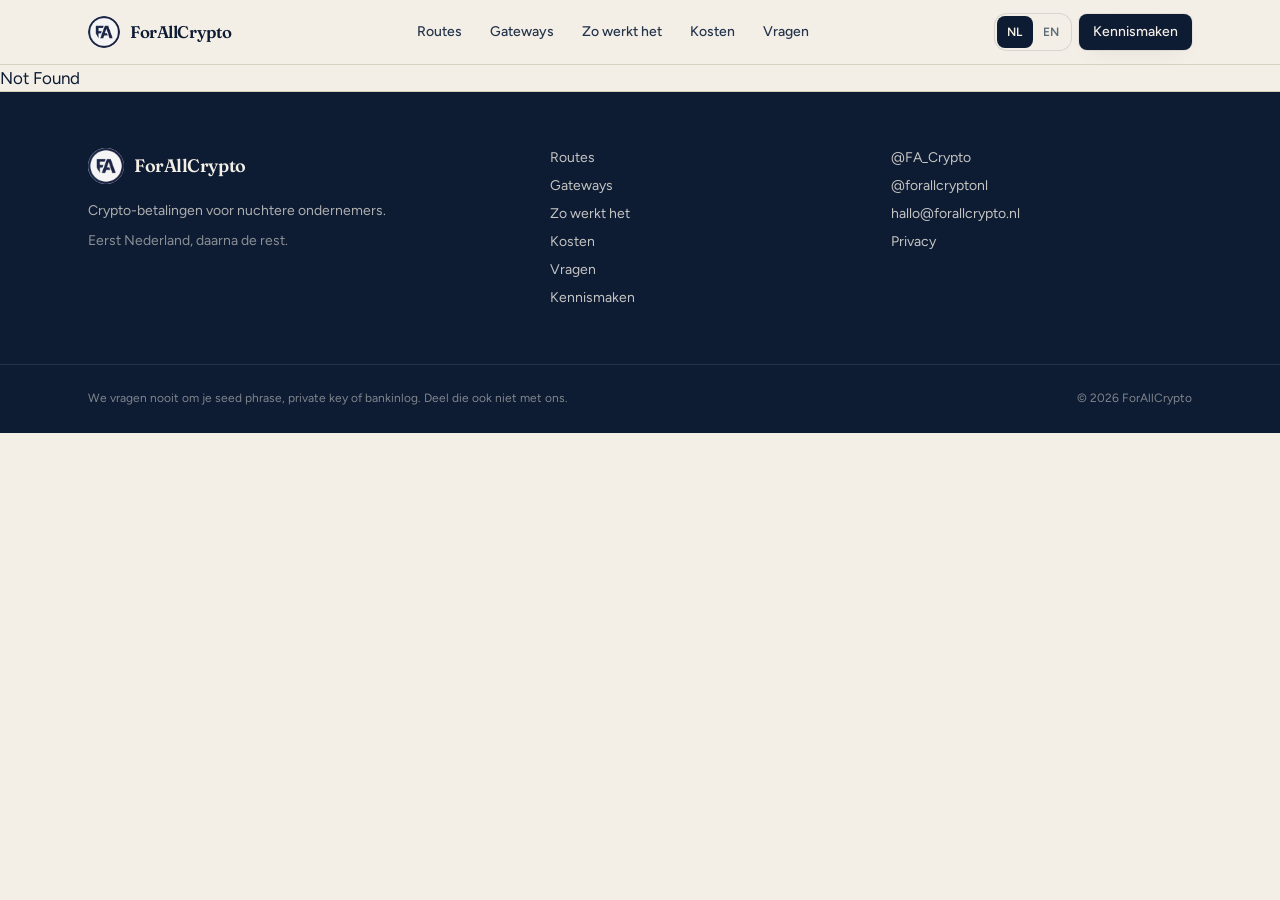
==== index.html @ 60eb24a6 "Initial ForAllCrypto site for Netlify Git import" ====
<!DOCTYPE html><html lang="nl"><head><meta name="twitter:card" content="summary_large_image"><meta property="og:title" content="ForAllCrypto"><meta property="og:description" content="Accept crypto payments for your business."><meta charSet="utf-8"/><meta name="viewport" content="width=device-width, initial-scale=1"/><link rel="preload" as="image" href="/media/fa-avatar.jpg"/><link rel="preload" as="image" href="/media/hero-counter.jpg"/><link rel="preload" as="image" href="/media/route-winkel.jpg"/><link rel="preload" as="image" href="/media/route-webshop.jpg"/><link rel="preload" as="image" href="/media/route-link.jpg"/><link rel="preload" as="image" href="/media/interior.jpg"/><link rel="stylesheet" href="/assets/styles-Dtj2QaFm.css" data-precedence="default"/><link rel="stylesheet" href="https://fonts.googleapis.com/css2?family=Figtree:ital,wght@0,400;0,500;0,600;0,700;1,400&amp;family=Fraunces:opsz,wght@9..144,500;9..144,600;9..144,700&amp;family=IBM+Plex+Mono:wght@500&amp;display=swap" data-precedence="default"/><title>ForAllCrypto</title><meta name="description" content="Accepteer Bitcoin en crypto in je winkel, webshop of praktijk. ForAllCrypto richt CoinGate in — helder uitgelegd, getest voordat je live gaat."/><meta name="theme-color" content="#0D1B33"/><link rel="modulepreload" href="/assets/index-r__6BEg7.js"/><link rel="modulepreload" href="/assets/routes-DnXZUKto.js"/><link rel="modulepreload" href="/assets/check-Dzncb2dR.js"/><link rel="modulepreload" href="/assets/accordion-YjrhLO5I.js"/><link rel="modulepreload" href="/assets/cost-calc-CJf6pagN.js"/><link rel="icon" type="image/svg+xml" href="/favicon.svg"/><link rel="manifest" href="/__grok/manifest.webmanifest"/><link rel="apple-touch-icon" href="/__grok/icon-180.png"/><link rel="preconnect" href="https://fonts.googleapis.com"/><link rel="preconnect" href="https://fonts.gstatic.com" crossorigin="anonymous"/><meta name="apple-mobile-web-app-title" content="ForAllCrypto"><meta name="apple-mobile-web-app-status-bar-style" content="black"></head><body><div class="min-h-dvh bg-paper text-ink"><a href="#main" class="sr-only focus:not-sr-only focus:absolute focus:left-4 focus:top-4 focus:z-50 focus:rounded-md focus:bg-ink focus:px-3 focus:py-2 focus:text-paper">Ga naar de inhoud</a><header class="sticky top-0 z-40 border-b border-line/80 bg-paper/90 backdrop-blur-md"><div class="mx-auto flex h-16 max-w-6xl items-center justify-between gap-4 px-4 sm:px-6"><a aria-label="ForAllCrypto" class="shrink-0 active" href="/" data-status="active" aria-current="page"><span class="flex items-center gap-2.5"><img src="/media/fa-avatar.jpg" alt="" width="40" height="40" class="block rounded-full outline-1 -outline-offset-1 outline-ink/10 size-8"/><span class="font-display text-[1.05rem] font-semibold tracking-tight text-ink">ForAllCrypto</span></span></a><nav class="hidden items-center gap-7 lg:flex" aria-label="Hoofd"><a class="text-sm font-medium text-ink-soft transition-colors hover:text-ink active" href="/#routes" data-status="active" aria-current="page">Routes</a><a href="/gateways" class="text-sm font-medium text-ink-soft transition-colors hover:text-ink">Gateways</a><a href="/zo-werkt-het" class="text-sm font-medium text-ink-soft transition-colors hover:text-ink">Zo werkt het</a><a href="/kosten" class="text-sm font-medium text-ink-soft transition-colors hover:text-ink">Kosten</a><a href="/faq" class="text-sm font-medium text-ink-soft transition-colors hover:text-ink">Vragen</a></nav><div class="flex items-center gap-2"><div class="flex rounded-md p-0.5 shadow-[0_0_0_1px_rgba(13,27,51,0.12)]" role="group" aria-label="Language"><button type="button" class="h-8 min-w-9 rounded-sm px-2 text-xs font-semibold tracking-wide bg-ink text-paper" aria-pressed="true">NL</button><button type="button" class="h-8 min-w-9 rounded-sm px-2 text-xs font-semibold tracking-wide text-muted hover:text-ink" aria-pressed="false">EN</button></div><a href="/kennismaken" class="items-center justify-center gap-2 whitespace-nowrap font-medium transition-[transform,background-color,color,box-shadow,opacity] duration-150 ease-out focus-visible:outline-none focus-visible:ring-2 focus-visible:ring-ink/40 focus-visible:ring-offset-2 focus-visible:ring-offset-paper disabled:pointer-events-none disabled:opacity-40 active:not-disabled:scale-[0.96] [&amp;_svg]:pointer-events-none [&amp;_svg]:shrink-0 bg-ink text-paper shadow-border hover:bg-ink-soft h-9 rounded-sm px-3.5 text-sm hidden sm:inline-flex">Kennismaken</a><button type="button" class="inline-flex size-11 items-center justify-center rounded-md lg:hidden" aria-expanded="false" aria-label="Menu"><svg xmlns="http://www.w3.org/2000/svg" width="24" height="24" viewBox="0 0 24 24" fill="none" stroke="currentColor" stroke-width="2" stroke-linecap="round" stroke-linejoin="round" class="lucide lucide-menu size-5" aria-hidden="true"><path d="M4 12h16"></path><path d="M4 18h16"></path><path d="M4 6h16"></path></svg></button></div></div></header><!--$--><main id="main"><section class="relative overflow-hidden border-b border-line"><div class="mx-auto grid max-w-6xl items-center gap-10 px-4 py-14 sm:px-6 sm:py-20 lg:grid-cols-[1.05fr_0.95fr]"><div><p class="text-xs font-semibold uppercase tracking-[0.18em] text-steel">Voor winkels, webshops en dienstverleners</p><h1 class="mt-4 font-display text-[2.4rem] font-medium leading-[1.08] tracking-tight text-ink sm:text-6xl">Crypto aannemen. Zonder crypto-expert te zijn.</h1><p class="mt-6 max-w-xl text-lg leading-relaxed text-muted">ForAllCrypto richt crypto-betalingen in voor jouw zaak. We beginnen bij je kassa, checkout of factuur — niet bij de techniek. De aanbevolen route is CoinGate: EU-vergunning, uitbetaling in euro’s, ongeveer 1% per betaling.</p><div class="mt-8 flex flex-wrap gap-3"><a href="/kennismaken" class="inline-flex items-center justify-center gap-2 whitespace-nowrap font-medium transition-[transform,background-color,color,box-shadow,opacity] duration-150 ease-out focus-visible:outline-none focus-visible:ring-2 focus-visible:ring-ink/40 focus-visible:ring-offset-2 focus-visible:ring-offset-paper disabled:pointer-events-none disabled:opacity-40 active:not-disabled:scale-[0.96] [&amp;_svg]:pointer-events-none [&amp;_svg]:shrink-0 bg-ink text-paper shadow-border hover:bg-ink-soft h-12 rounded-lg px-6 text-[0.95rem]">Plan een kennismaking</a><a href="/zo-werkt-het" class="inline-flex items-center justify-center gap-2 whitespace-nowrap font-medium transition-[transform,background-color,color,box-shadow,opacity] duration-150 ease-out focus-visible:outline-none focus-visible:ring-2 focus-visible:ring-ink/40 focus-visible:ring-offset-2 focus-visible:ring-offset-paper disabled:pointer-events-none disabled:opacity-40 active:not-disabled:scale-[0.96] [&amp;_svg]:pointer-events-none [&amp;_svg]:shrink-0 bg-transparent text-ink shadow-[0_0_0_1px_rgba(13,27,51,0.18)] hover:bg-paper-2 h-12 rounded-lg px-6 text-[0.95rem]">Bekijk hoe het werkt</a></div><ul class="mt-8 flex flex-wrap gap-x-5 gap-y-2 text-sm font-medium text-ink-soft"><li class="flex items-center gap-2"><svg xmlns="http://www.w3.org/2000/svg" width="24" height="24" viewBox="0 0 24 24" fill="none" stroke="currentColor" stroke-width="2" stroke-linecap="round" stroke-linejoin="round" class="lucide lucide-check size-4 text-live" aria-hidden="true"><path d="M20 6 9 17l-5-5"></path></svg>Persoonlijke uitleg</li><li class="flex items-center gap-2"><svg xmlns="http://www.w3.org/2000/svg" width="24" height="24" viewBox="0 0 24 24" fill="none" stroke="currentColor" stroke-width="2" stroke-linecap="round" stroke-linejoin="round" class="lucide lucide-check size-4 text-live" aria-hidden="true"><path d="M20 6 9 17l-5-5"></path></svg>Inrichten en testen</li><li class="flex items-center gap-2"><svg xmlns="http://www.w3.org/2000/svg" width="24" height="24" viewBox="0 0 24 24" fill="none" stroke="currentColor" stroke-width="2" stroke-linecap="round" stroke-linejoin="round" class="lucide lucide-check size-4 text-live" aria-hidden="true"><path d="M20 6 9 17l-5-5"></path></svg>Euro’s op je rekening</li></ul><p class="mt-6 max-w-lg text-sm text-steel">Nederland hoort bij de drukste landen voor crypto-betalingen in Europa. Je klanten kunnen dit al.</p></div><div class="relative"><img src="/media/hero-counter.jpg" alt="" class="aspect-[16/10] w-full rounded-2xl object-cover shadow-border outline outline-1 -outline-offset-1 outline-ink/10"/><div class="absolute bottom-4 left-4 right-4 rounded-lg bg-paper/95 px-4 py-3 shadow-border sm:left-auto sm:right-4 sm:w-64"><p class="text-xs font-semibold uppercase tracking-[0.14em] text-steel">CoinGate</p><p class="mt-1 text-sm font-medium text-ink">1% · SEPA in euro’s · MiCA</p></div></div></div></section><section class="px-4 py-16 sm:px-6 sm:py-24 bg-paper"><div class="mx-auto max-w-6xl"><div class="grid gap-12 lg:grid-cols-[0.9fr_1.1fr] lg:items-start"><div><p class="text-xs font-semibold uppercase tracking-[0.18em] text-steel">Herkenbaar</p><h2 class="mt-3 font-display text-3xl font-medium tracking-tight text-ink sm:text-4xl">Je wilt crypto accepteren, maar wel op een manier die je begrijpt.</h2><p class="mt-4 text-muted">ForAllCrypto begint niet bij techniek, maar bij jouw bedrijf. We brengen je betaalmoment in kaart, leggen de keuzes uit en richten alleen in wat bij je past.</p><a href="/kennismaken" class="inline-flex items-center justify-center gap-2 whitespace-nowrap font-medium transition-[transform,background-color,color,box-shadow,opacity] duration-150 ease-out focus-visible:outline-none focus-visible:ring-2 focus-visible:ring-ink/40 focus-visible:ring-offset-2 focus-visible:ring-offset-paper disabled:pointer-events-none disabled:opacity-40 active:not-disabled:scale-[0.96] [&amp;_svg]:pointer-events-none [&amp;_svg]:shrink-0 bg-ink text-paper shadow-border hover:bg-ink-soft h-11 rounded-md px-5 text-sm mt-8">Bespreek jouw situatie</a></div><ul class="grid gap-px overflow-hidden rounded-xl bg-line sm:grid-cols-2"><li class="bg-paper-2 px-5 py-5 text-[0.98rem] text-ink-soft">Past dit bij mijn klanten?</li><li class="bg-paper-2 px-5 py-5 text-[0.98rem] text-ink-soft">Kan ik in euro’s blijven rekenen?</li><li class="bg-paper-2 px-5 py-5 text-[0.98rem] text-ink-soft">Wat kost een betaling écht?</li><li class="bg-paper-2 px-5 py-5 text-[0.98rem] text-ink-soft">Moet ik zelf een wallet beheren?</li><li class="bg-paper-2 px-5 py-5 text-[0.98rem] text-ink-soft">Hoe leg ik dit uit aan mijn boekhouder?</li><li class="bg-paper-2 px-5 py-5 text-[0.98rem] text-ink-soft">Wie helpt als iets niet werkt?</li></ul></div></div></section><section class="px-4 py-16 sm:px-6 sm:py-24 border-y border-line bg-paper-2/60"><div class="mx-auto max-w-6xl"><div class="grid items-center gap-12 lg:grid-cols-[1.1fr_0.9fr]"><div><p class="text-xs font-semibold uppercase tracking-[0.18em] text-steel">Aan de balie</p><h2 class="mt-3 max-w-xl font-display text-3xl font-medium tracking-tight text-ink sm:text-4xl">Wat je klant ziet. Wat jij ziet.</h2><p class="mt-4 max-w-xl text-muted">Geen app voor je klant, geen onrust in de rij. Bedrag invoeren, QR tonen, wachten op groen.</p><ol class="mt-8 space-y-2"><li><button type="button" class="flex w-full items-start gap-4 rounded-lg px-3 py-3 text-left transition-colors bg-ink text-paper"><span class="font-mono text-xs text-paper/60">01</span><span><span class="block font-medium">Bedrag</span><span class="mt-0.5 block text-sm text-paper/75">Jij of de kassa maakt een verzoek van €24,50.</span></span></button></li><li><button type="button" class="flex w-full items-start gap-4 rounded-lg px-3 py-3 text-left transition-colors hover:bg-paper-2"><span class="font-mono text-xs text-steel">02</span><span><span class="block font-medium">QR</span><span class="mt-0.5 block text-sm text-muted">De klant scant met de eigen wallet. Koers staat vast.</span></span></button></li><li><button type="button" class="flex w-full items-start gap-4 rounded-lg px-3 py-3 text-left transition-colors hover:bg-paper-2"><span class="font-mono text-xs text-steel">03</span><span><span class="block font-medium">Betaling</span><span class="mt-0.5 block text-sm text-muted">Bitcoin, Lightning, Litecoin, USDC of een andere ondersteunde munt.</span></span></button></li><li><button type="button" class="flex w-full items-start gap-4 rounded-lg px-3 py-3 text-left transition-colors hover:bg-paper-2"><span class="font-mono text-xs text-steel">04</span><span><span class="block font-medium">Bevestigd</span><span class="mt-0.5 block text-sm text-muted">Jij ziet groen. Uitbetaling volgt in euro’s, zoals afgesproken.</span></span></button></li></ol><button class="inline-flex items-center justify-center gap-2 whitespace-nowrap font-medium transition-[transform,background-color,color,box-shadow,opacity] duration-150 ease-out focus-visible:outline-none focus-visible:ring-2 focus-visible:ring-ink/40 focus-visible:ring-offset-2 focus-visible:ring-offset-paper disabled:pointer-events-none disabled:opacity-40 active:not-disabled:scale-[0.96] [&amp;_svg]:pointer-events-none [&amp;_svg]:shrink-0 bg-transparent text-ink shadow-[0_0_0_1px_rgba(13,27,51,0.18)] hover:bg-paper-2 h-9 rounded-sm px-3.5 text-sm mt-6">Opnieuw afspelen</button></div><div class="mx-auto w-full max-w-sm"><div class="rounded-2xl bg-ink p-3 shadow-border"><div class="rounded-xl bg-paper px-5 pb-6 pt-5"><div class="flex items-center justify-between text-xs text-steel"><span>ForAllCrypto · CoinGate</span><span class="tabular-nums">1<!-- -->/4</span></div><p class="mt-6 text-xs font-semibold uppercase tracking-[0.16em] text-steel">Te betalen</p><p class="mt-1 font-display text-4xl font-medium tracking-tight text-ink">24,50 <span class="text-xl text-muted">EUR</span></p><div class="mt-6 flex items-center justify-center rounded-lg bg-paper-2 p-6"><svg viewBox="0 0 120 120" class="size-40" aria-hidden="true"><rect width="120" height="120" fill="#F3EFE6"></rect><g transform="translate(8 8)"><rect x="0" y="0" width="32" height="32" fill="#0D1B33"></rect><rect x="6" y="6" width="20" height="20" fill="#F3EFE6"></rect><rect x="11" y="11" width="10" height="10" fill="#0D1B33"></rect></g><g transform="translate(80 8)"><rect x="0" y="0" width="32" height="32" fill="#0D1B33"></rect><rect x="6" y="6" width="20" height="20" fill="#F3EFE6"></rect><rect x="11" y="11" width="10" height="10" fill="#0D1B33"></rect></g><g transform="translate(8 80)"><rect x="0" y="0" width="32" height="32" fill="#0D1B33"></rect><rect x="6" y="6" width="20" height="20" fill="#F3EFE6"></rect><rect x="11" y="11" width="10" height="10" fill="#0D1B33"></rect></g><g fill="#0D1B33" opacity="0.35"><rect x="52" y="12" width="8" height="8"></rect><rect x="64" y="12" width="8" height="8"></rect><rect x="52" y="24" width="8" height="8"></rect><rect x="44" y="44" width="8" height="8"></rect><rect x="56" y="44" width="8" height="8"></rect><rect x="68" y="44" width="8" height="8"></rect><rect x="80" y="44" width="8" height="8"></rect><rect x="92" y="44" width="8" height="8"></rect><rect x="44" y="56" width="8" height="8"></rect><rect x="68" y="56" width="8" height="8"></rect><rect x="92" y="56" width="8" height="8"></rect><rect x="44" y="68" width="8" height="8"></rect><rect x="56" y="68" width="8" height="8"></rect><rect x="80" y="68" width="8" height="8"></rect><rect x="56" y="80" width="8" height="8"></rect><rect x="68" y="80" width="8" height="8"></rect><rect x="92" y="80" width="8" height="8"></rect><rect x="44" y="92" width="8" height="8"></rect><rect x="56" y="92" width="8" height="8"></rect><rect x="80" y="92" width="8" height="8"></rect><rect x="104" y="92" width="8" height="8"></rect></g></svg></div><div class="mt-5 rounded-md px-3 py-2 text-center text-sm font-medium bg-ink/5 text-ink-soft">Wachten op betaling</div></div></div></div></div></div></section><section class="px-4 py-16 sm:px-6 sm:py-24"><div class="mx-auto max-w-6xl"><p class="text-xs font-semibold uppercase tracking-[0.18em] text-steel">Vier stappen</p><h2 class="mt-3 max-w-xl font-display text-3xl font-medium tracking-tight text-ink sm:text-4xl">Geen sprong in het diepe.</h2><p class="mt-3 max-w-xl text-muted">Eerst begrijpen wat past. Daarna pas kiezen, inrichten en testen.</p><ol class="mt-10 grid gap-4 md:grid-cols-2"><li class="rounded-xl bg-paper-2 p-6"><span class="font-mono text-xs text-steel">01</span><h3 class="mt-3 font-display text-xl font-medium text-ink">We leren je zaak kennen</h3><p class="mt-2 text-sm leading-relaxed text-muted">Waar betalen klanten, wat wil je toevoegen, wie doet de administratie. Dertig minuten is vaak genoeg.</p></li><li class="rounded-xl bg-paper-2 p-6"><span class="font-mono text-xs text-steel">02</span><h3 class="mt-3 font-display text-xl font-medium text-ink">Je kiest een betaalroute</h3><p class="mt-2 text-sm leading-relaxed text-muted">Balie, webshop, betaallink of maatwerk. Meestal CoinGate. Soms BTCPay of NOWPayments, als dat écht beter past.</p></li><li class="rounded-xl bg-paper-2 p-6"><span class="font-mono text-xs text-steel">03</span><h3 class="mt-3 font-display text-xl font-medium text-ink">Wij richten in en testen</h3><p class="mt-2 text-sm leading-relaxed text-muted">Account, plugin of POS, een echte testbetaling, en een korte instructie voor je team.</p></li><li class="rounded-xl bg-paper-2 p-6"><span class="font-mono text-xs text-steel">04</span><h3 class="mt-3 font-display text-xl font-medium text-ink">Je gaat rustig live</h3><p class="mt-2 text-sm leading-relaxed text-muted">Je weet waar status staat, hoe je rapporteert, en bij wie je aanklopt als iets afwijkt.</p></li></ol></div></section><section id="routes" class="px-4 py-16 sm:px-6 sm:py-24 border-t border-line"><div class="mx-auto max-w-6xl"><p class="text-xs font-semibold uppercase tracking-[0.18em] text-steel">Oplossingen</p><h2 class="mt-3 max-w-xl font-display text-3xl font-medium tracking-tight text-ink sm:text-4xl">Een route die aansluit op je werkdag.</h2><p class="mt-3 max-w-xl text-muted">Eerst kijken waar de betaling plaatsvindt. Daarna pas over plugins praten.</p><div class="mt-10 grid gap-5 md:grid-cols-2"><a href="/winkel" class="group overflow-hidden rounded-xl bg-paper shadow-border"><img src="/media/route-winkel.jpg" alt="" class="aspect-[16/9] w-full object-cover transition-transform duration-500 ease-out group-hover:scale-[1.03]"/><div class="p-6"><p class="text-xs font-semibold uppercase tracking-[0.16em] text-steel">Winkel &amp; horeca</p><h3 class="mt-2 font-display text-2xl font-medium text-ink">Betalen aan de balie of tafel</h3><p class="mt-2 text-sm leading-relaxed text-muted">QR of POS-flow voor klanten in de zaak. Rustig, kassagericht, Lightning waar het snel moet.</p><span class="mt-4 inline-flex items-center gap-1.5 text-sm font-medium text-ink">Bekijk deze route<svg xmlns="http://www.w3.org/2000/svg" width="24" height="24" viewBox="0 0 24 24" fill="none" stroke="currentColor" stroke-width="2" stroke-linecap="round" stroke-linejoin="round" class="lucide lucide-arrow-right size-4 transition-transform group-hover:translate-x-0.5" aria-hidden="true"><path d="M5 12h14"></path><path d="m12 5 7 7-7 7"></path></svg></span></div></a><a href="/webshop" class="group overflow-hidden rounded-xl bg-paper shadow-border"><img src="/media/route-webshop.jpg" alt="" class="aspect-[16/9] w-full object-cover transition-transform duration-500 ease-out group-hover:scale-[1.03]"/><div class="p-6"><p class="text-xs font-semibold uppercase tracking-[0.16em] text-steel">Webshops</p><h3 class="mt-2 font-display text-2xl font-medium text-ink">Crypto naast je bestaande checkout</h3><p class="mt-2 text-sm leading-relaxed text-muted">WooCommerce, Shopify, Magento of PrestaShop via een bevestigde plugin. Geen tweede kassa.</p><span class="mt-4 inline-flex items-center gap-1.5 text-sm font-medium text-ink">Bekijk deze route<svg xmlns="http://www.w3.org/2000/svg" width="24" height="24" viewBox="0 0 24 24" fill="none" stroke="currentColor" stroke-width="2" stroke-linecap="round" stroke-linejoin="round" class="lucide lucide-arrow-right size-4 transition-transform group-hover:translate-x-0.5" aria-hidden="true"><path d="M5 12h14"></path><path d="m12 5 7 7-7 7"></path></svg></span></div></a><a href="/betaallink" class="group overflow-hidden rounded-xl bg-paper shadow-border"><img src="/media/route-link.jpg" alt="" class="aspect-[16/9] w-full object-cover transition-transform duration-500 ease-out group-hover:scale-[1.03]"/><div class="p-6"><p class="text-xs font-semibold uppercase tracking-[0.16em] text-steel">Dienstverleners</p><h3 class="mt-2 font-display text-2xl font-medium text-ink">Een link bij je offerte of factuur</h3><p class="mt-2 text-sm leading-relaxed text-muted">Stuur een betaalverzoek. De klant betaalt op de telefoon, jij ziet de status.</p><span class="mt-4 inline-flex items-center gap-1.5 text-sm font-medium text-ink">Bekijk deze route<svg xmlns="http://www.w3.org/2000/svg" width="24" height="24" viewBox="0 0 24 24" fill="none" stroke="currentColor" stroke-width="2" stroke-linecap="round" stroke-linejoin="round" class="lucide lucide-arrow-right size-4 transition-transform group-hover:translate-x-0.5" aria-hidden="true"><path d="M5 12h14"></path><path d="m12 5 7 7-7 7"></path></svg></span></div></a><a href="/maatwerk" class="group overflow-hidden rounded-xl bg-paper shadow-border"><img src="/media/interior.jpg" alt="" class="aspect-[16/9] w-full object-cover transition-transform duration-500 ease-out group-hover:scale-[1.03]"/><div class="p-6"><p class="text-xs font-semibold uppercase tracking-[0.16em] text-steel">Maatwerk</p><h3 class="mt-2 font-display text-2xl font-medium text-ink">Een route voor je eigen platform</h3><p class="mt-2 text-sm leading-relaxed text-muted">API, facturatie of een bijzondere stroom. Alleen als de standaardroute niet past.</p><span class="mt-4 inline-flex items-center gap-1.5 text-sm font-medium text-ink">Bekijk deze route<svg xmlns="http://www.w3.org/2000/svg" width="24" height="24" viewBox="0 0 24 24" fill="none" stroke="currentColor" stroke-width="2" stroke-linecap="round" stroke-linejoin="round" class="lucide lucide-arrow-right size-4 transition-transform group-hover:translate-x-0.5" aria-hidden="true"><path d="M5 12h14"></path><path d="m12 5 7 7-7 7"></path></svg></span></div></a></div></div></section><section class="px-4 py-16 sm:px-6 sm:py-24 bg-ink text-paper"><div class="mx-auto max-w-6xl"><p class="text-xs font-semibold uppercase tracking-[0.18em] text-steel"><span class="text-paper/55">Drie wegen, één advies</span></p><h2 class="mt-3 max-w-2xl font-display text-3xl font-medium tracking-tight sm:text-4xl">CoinGate eerst. De rest als het moet.</h2><p class="mt-3 max-w-xl text-paper/70">Wij verkopen geen eigen betaalrails. We kiezen de processor die bij jouw zaak past en richten hem in tot hij werkt.</p><div class="mt-10 grid gap-4 lg:grid-cols-3"><article class="flex flex-col rounded-xl p-6 bg-paper text-ink"><div class="flex items-center justify-between gap-3"><h3 class="font-display text-2xl font-medium">CoinGate</h3><span class="rounded-full px-2.5 py-1 text-[0.7rem] font-semibold uppercase tracking-wide bg-ink text-paper">Aanbevolen</span></div><p class="mt-3 text-sm text-muted">De heldere route voor bijna elke Nederlandse zaak.</p><ul class="mt-5 flex-1 space-y-2"><li class="flex gap-2 text-sm"><svg xmlns="http://www.w3.org/2000/svg" width="24" height="24" viewBox="0 0 24 24" fill="none" stroke="currentColor" stroke-width="2" stroke-linecap="round" stroke-linejoin="round" class="lucide lucide-check mt-0.5 size-4 shrink-0 text-live" aria-hidden="true"><path d="M20 6 9 17l-5-5"></path></svg><span class="text-ink-soft">MiCA-vergunning in de EU (Bank of Lithuania)</span></li><li class="flex gap-2 text-sm"><svg xmlns="http://www.w3.org/2000/svg" width="24" height="24" viewBox="0 0 24 24" fill="none" stroke="currentColor" stroke-width="2" stroke-linecap="round" stroke-linejoin="round" class="lucide lucide-check mt-0.5 size-4 shrink-0 text-live" aria-hidden="true"><path d="M20 6 9 17l-5-5"></path></svg><span class="text-ink-soft">Uitbetaling in euro’s via SEPA, vanaf €50</span></li><li class="flex gap-2 text-sm"><svg xmlns="http://www.w3.org/2000/svg" width="24" height="24" viewBox="0 0 24 24" fill="none" stroke="currentColor" stroke-width="2" stroke-linecap="round" stroke-linejoin="round" class="lucide lucide-check mt-0.5 size-4 shrink-0 text-live" aria-hidden="true"><path d="M20 6 9 17l-5-5"></path></svg><span class="text-ink-soft">1% per betaling, geen maandkosten</span></li><li class="flex gap-2 text-sm"><svg xmlns="http://www.w3.org/2000/svg" width="24" height="24" viewBox="0 0 24 24" fill="none" stroke="currentColor" stroke-width="2" stroke-linecap="round" stroke-linejoin="round" class="lucide lucide-check mt-0.5 size-4 shrink-0 text-live" aria-hidden="true"><path d="M20 6 9 17l-5-5"></path></svg><span class="text-ink-soft">Plugins voor WooCommerce, Shopify, Magento, PrestaShop</span></li><li class="flex gap-2 text-sm"><svg xmlns="http://www.w3.org/2000/svg" width="24" height="24" viewBox="0 0 24 24" fill="none" stroke="currentColor" stroke-width="2" stroke-linecap="round" stroke-linejoin="round" class="lucide lucide-check mt-0.5 size-4 shrink-0 text-live" aria-hidden="true"><path d="M20 6 9 17l-5-5"></path></svg><span class="text-ink-soft">POS / QR voor in de zaak, Lightning inbegrepen</span></li><li class="flex gap-2 text-sm"><svg xmlns="http://www.w3.org/2000/svg" width="24" height="24" viewBox="0 0 24 24" fill="none" stroke="currentColor" stroke-width="2" stroke-linecap="round" stroke-linejoin="round" class="lucide lucide-check mt-0.5 size-4 shrink-0 text-live" aria-hidden="true"><path d="M20 6 9 17l-5-5"></path></svg><span class="text-ink-soft">BTC, LTC, DOGE, USDC, ETH en meer</span></li></ul><p class="mt-5 text-xs leading-relaxed text-steel">Geen Monero of DigiByte. Daarvoor kijken we naar NOWPayments of BTCPay.</p></article><article class="flex flex-col rounded-xl p-6 bg-paper/5 text-paper"><div class="flex items-center justify-between gap-3"><h3 class="font-display text-2xl font-medium">BTCPay Server</h3><span class="rounded-full px-2.5 py-1 text-[0.7rem] font-semibold uppercase tracking-wide bg-paper/10 text-paper/80">Zelf beheren</span></div><p class="mt-3 text-sm text-paper/70">Open source, 0% processorfee, jij houdt de sleutels.</p><ul class="mt-5 flex-1 space-y-2"><li class="flex gap-2 text-sm"><svg xmlns="http://www.w3.org/2000/svg" width="24" height="24" viewBox="0 0 24 24" fill="none" stroke="currentColor" stroke-width="2" stroke-linecap="round" stroke-linejoin="round" class="lucide lucide-check mt-0.5 size-4 shrink-0 text-paper/55" aria-hidden="true"><path d="M20 6 9 17l-5-5"></path></svg><span class="text-paper/80">Geen tussenpartij op de betaling zelf</span></li><li class="flex gap-2 text-sm"><svg xmlns="http://www.w3.org/2000/svg" width="24" height="24" viewBox="0 0 24 24" fill="none" stroke="currentColor" stroke-width="2" stroke-linecap="round" stroke-linejoin="round" class="lucide lucide-check mt-0.5 size-4 shrink-0 text-paper/55" aria-hidden="true"><path d="M20 6 9 17l-5-5"></path></svg><span class="text-paper/80">Lightning-first, sterk voor in-store snelheid</span></li><li class="flex gap-2 text-sm"><svg xmlns="http://www.w3.org/2000/svg" width="24" height="24" viewBox="0 0 24 24" fill="none" stroke="currentColor" stroke-width="2" stroke-linecap="round" stroke-linejoin="round" class="lucide lucide-check mt-0.5 size-4 shrink-0 text-paper/55" aria-hidden="true"><path d="M20 6 9 17l-5-5"></path></svg><span class="text-paper/80">Je host zelf of op een VPS</span></li><li class="flex gap-2 text-sm"><svg xmlns="http://www.w3.org/2000/svg" width="24" height="24" viewBox="0 0 24 24" fill="none" stroke="currentColor" stroke-width="2" stroke-linecap="round" stroke-linejoin="round" class="lucide lucide-check mt-0.5 size-4 shrink-0 text-paper/55" aria-hidden="true"><path d="M20 6 9 17l-5-5"></path></svg><span class="text-paper/80">Meer techniek, meer verantwoordelijkheid</span></li><li class="flex gap-2 text-sm"><svg xmlns="http://www.w3.org/2000/svg" width="24" height="24" viewBox="0 0 24 24" fill="none" stroke="currentColor" stroke-width="2" stroke-linecap="round" stroke-linejoin="round" class="lucide lucide-check mt-0.5 size-4 shrink-0 text-paper/55" aria-hidden="true"><path d="M20 6 9 17l-5-5"></path></svg><span class="text-paper/80">Goed als je zelf-custodie wilt</span></li></ul><p class="mt-5 text-xs leading-relaxed text-paper/50">Geen kant-en-klare euro-uitbetaling. Past bij wie de stack wil begrijpen.</p></article><article class="flex flex-col rounded-xl p-6 bg-paper/5 text-paper"><div class="flex items-center justify-between gap-3"><h3 class="font-display text-2xl font-medium">NOWPayments</h3><span class="rounded-full px-2.5 py-1 text-[0.7rem] font-semibold uppercase tracking-wide bg-paper/10 text-paper/80">Brede munten</span></div><p class="mt-3 text-sm text-paper/70">Als je meer altcoins nodig hebt, waaronder Monero.</p><ul class="mt-5 flex-1 space-y-2"><li class="flex gap-2 text-sm"><svg xmlns="http://www.w3.org/2000/svg" width="24" height="24" viewBox="0 0 24 24" fill="none" stroke="currentColor" stroke-width="2" stroke-linecap="round" stroke-linejoin="round" class="lucide lucide-check mt-0.5 size-4 shrink-0 text-paper/55" aria-hidden="true"><path d="M20 6 9 17l-5-5"></path></svg><span class="text-paper/80">Grote muntkeuze, inclusief privacy-coins</span></li><li class="flex gap-2 text-sm"><svg xmlns="http://www.w3.org/2000/svg" width="24" height="24" viewBox="0 0 24 24" fill="none" stroke="currentColor" stroke-width="2" stroke-linecap="round" stroke-linejoin="round" class="lucide lucide-check mt-0.5 size-4 shrink-0 text-paper/55" aria-hidden="true"><path d="M20 6 9 17l-5-5"></path></svg><span class="text-paper/80">Auto-convert naar de munt of fiat die je wilt</span></li><li class="flex gap-2 text-sm"><svg xmlns="http://www.w3.org/2000/svg" width="24" height="24" viewBox="0 0 24 24" fill="none" stroke="currentColor" stroke-width="2" stroke-linecap="round" stroke-linejoin="round" class="lucide lucide-check mt-0.5 size-4 shrink-0 text-paper/55" aria-hidden="true"><path d="M20 6 9 17l-5-5"></path></svg><span class="text-paper/80">Plugins en betaallinks</span></li><li class="flex gap-2 text-sm"><svg xmlns="http://www.w3.org/2000/svg" width="24" height="24" viewBox="0 0 24 24" fill="none" stroke="currentColor" stroke-width="2" stroke-linecap="round" stroke-linejoin="round" class="lucide lucide-check mt-0.5 size-4 shrink-0 text-paper/55" aria-hidden="true"><path d="M20 6 9 17l-5-5"></path></svg><span class="text-paper/80">Minder EU-vergunningsverhaal dan CoinGate</span></li></ul><p class="mt-5 text-xs leading-relaxed text-paper/50">Sterk als CoinGate de munt van je klant niet kent.</p></article></div><a href="/gateways" class="inline-flex items-center justify-center gap-2 whitespace-nowrap font-medium transition-[transform,background-color,color,box-shadow,opacity] duration-150 ease-out focus-visible:outline-none focus-visible:ring-2 focus-visible:ring-ink/40 focus-visible:ring-offset-2 focus-visible:ring-offset-paper disabled:pointer-events-none disabled:opacity-40 active:not-disabled:scale-[0.96] [&amp;_svg]:pointer-events-none [&amp;_svg]:shrink-0 bg-paper text-ink hover:bg-paper-2 h-11 rounded-md px-5 text-sm mt-8">Vergelijk alle drie</a></div></section><section class="px-4 py-16 sm:px-6 sm:py-24"><div class="mx-auto max-w-6xl"><div class="rounded-2xl bg-paper p-6 shadow-border sm:p-10"><p class="text-xs font-semibold uppercase tracking-[0.18em] text-steel">Korte keuzehulp</p><h2 class="mt-3 max-w-xl font-display text-3xl font-medium tracking-tight text-ink sm:text-4xl">Welke route past waarschijnlijk bij jou?</h2><p class="mt-3 max-w-xl text-muted">Vier vragen. Geen verkoop. Je krijgt een eerste richting om samen verder te onderzoeken.</p><div class="mt-8"><div class="mb-6 flex gap-1.5" aria-hidden="true"><span class="h-1 flex-1 rounded-full bg-ink"></span><span class="h-1 flex-1 rounded-full bg-paper-3"></span><span class="h-1 flex-1 rounded-full bg-paper-3"></span><span class="h-1 flex-1 rounded-full bg-paper-3"></span></div><p class="font-display text-xl font-medium text-ink">Waar betalen je klanten?</p><div class="mt-5 grid gap-2 sm:grid-cols-2"><button type="button" class="min-h-12 rounded-lg px-4 py-3 text-left text-[0.98rem] font-medium transition-colors bg-paper-2 text-ink hover:bg-paper-3">Op locatie</button><button type="button" class="min-h-12 rounded-lg px-4 py-3 text-left text-[0.98rem] font-medium transition-colors bg-paper-2 text-ink hover:bg-paper-3">In een webshop</button><button type="button" class="min-h-12 rounded-lg px-4 py-3 text-left text-[0.98rem] font-medium transition-colors bg-paper-2 text-ink hover:bg-paper-3">Via factuur of offerte</button><button type="button" class="min-h-12 rounded-lg px-4 py-3 text-left text-[0.98rem] font-medium transition-colors bg-paper-2 text-ink hover:bg-paper-3">Een combinatie</button></div><div class="mt-6 flex gap-3"></div></div></div></div></section><section class="px-4 py-16 sm:px-6 sm:py-24 border-t border-line"><div class="mx-auto max-w-6xl"><div class="grid gap-10 lg:grid-cols-2 lg:items-start"><div><p class="text-xs font-semibold uppercase tracking-[0.18em] text-steel">Kosten</p><h2 class="mt-3 font-display text-3xl font-medium tracking-tight text-ink sm:text-4xl">Eerst helderheid, dan pas aansluiten.</h2><p class="mt-3 max-w-md text-muted">Geen verrassingen achteraf. Processorfees zijn publiek. Onze inrichting spreek je vooraf af.</p><a href="/kosten" class="inline-flex items-center justify-center gap-2 whitespace-nowrap font-medium transition-[transform,background-color,color,box-shadow,opacity] duration-150 ease-out focus-visible:outline-none focus-visible:ring-2 focus-visible:ring-ink/40 focus-visible:ring-offset-2 focus-visible:ring-offset-paper disabled:pointer-events-none disabled:opacity-40 active:not-disabled:scale-[0.96] [&amp;_svg]:pointer-events-none [&amp;_svg]:shrink-0 bg-transparent text-ink shadow-[0_0_0_1px_rgba(13,27,51,0.18)] hover:bg-paper-2 h-11 rounded-md px-5 text-sm mt-8">Bekijk de kostenopbouw</a></div><div class="rounded-xl bg-paper-2 p-6 sm:p-8"><p class="text-sm font-semibold text-ink">Rekenvoorbeeld CoinGate</p><p class="mt-1 text-sm text-muted">Alleen de processor. Onze inrichting komt daar los bij.</p><label class="mt-6 block"><span class="flex items-center justify-between text-sm"><span class="text-muted">Omzet in crypto per maand</span><span class="font-medium tabular-nums text-ink">€ 5.000</span></span><input type="range" min="500" max="50000" step="500" class="mt-3 h-2 w-full cursor-pointer appearance-none rounded-full bg-paper-3 accent-ink" value="5000"/></label><dl class="mt-6 space-y-3 text-sm"><div class="flex items-baseline justify-between gap-4 border-b border-line pb-3"><dt class="text-muted">CoinGate 1%</dt><dd class="font-medium tabular-nums text-ink">€ 50</dd></div><div class="flex items-baseline justify-between gap-4 border-b border-line pb-3"><dt class="text-muted">SEPA-uitbetaling</dt><dd class="font-medium text-ink">Gratis (min. €50)</dd></div><div class="flex items-baseline justify-between gap-4"><dt class="text-muted">ForAllCrypto inrichting</dt><dd class="max-w-[16rem] text-right font-medium text-ink">Vooraf afgesproken, geen percentage over je omzet</dd></div></dl><p class="mt-5 text-xs leading-relaxed text-steel">Voorbeeld. CoinGate hanteert 1% per betaling op het standaardplan. Uitbetalingen, refunds en handmatige conversies hebben eigen regels. We lopen ze met je door.</p></div></div></div></section><section class="px-4 py-16 sm:px-6 sm:py-24 bg-paper-2/60"><div class="mx-auto max-w-6xl"><p class="text-xs font-semibold uppercase tracking-[0.18em] text-steel">Vertrouwen</p><h2 class="mt-3 max-w-xl font-display text-3xl font-medium tracking-tight text-ink sm:text-4xl">Duidelijkheid hoort bij de dienst.</h2><div class="mt-8 grid gap-4 md:grid-cols-3"><article class="rounded-xl bg-paper p-6 shadow-border"><h3 class="font-display text-xl font-medium text-ink">Wij zijn geen wallet</h3><p class="mt-3 text-sm leading-relaxed text-muted">ForAllCrypto vraagt nooit om seed phrases of private keys. De processor verwerkt de betaling. Jij houdt toegang tot je eigen account.</p></article><article class="rounded-xl bg-paper p-6 shadow-border"><h3 class="font-display text-xl font-medium text-ink">Wie doet wat</h3><p class="mt-3 text-sm leading-relaxed text-muted">CoinGate, BTCPay of NOWPayments verwerkt. ForAllCrypto kiest, richt in, test en blijft aanspreekpunt. Dat staat voor livegang op papier.</p></article><article class="rounded-xl bg-paper p-6 shadow-border"><h3 class="font-display text-xl font-medium text-ink">Geen beleggingsadvies</h3><p class="mt-3 text-sm leading-relaxed text-muted">Crypto kent koers- en netwerkrisico. Wij richten een betaalmethode in, we verkopen je geen munten.</p></article></div><a href="/zo-werkt-het" class="inline-flex items-center justify-center gap-2 whitespace-nowrap font-medium transition-[transform,background-color,color,box-shadow,opacity] duration-150 ease-out focus-visible:outline-none focus-visible:ring-2 focus-visible:ring-ink/40 focus-visible:ring-offset-2 focus-visible:ring-offset-paper disabled:pointer-events-none disabled:opacity-40 active:not-disabled:scale-[0.96] [&amp;_svg]:pointer-events-none [&amp;_svg]:shrink-0 bg-transparent text-ink shadow-[0_0_0_1px_rgba(13,27,51,0.18)] hover:bg-paper-2 h-11 rounded-md px-5 text-sm mt-8">Lees hoe verantwoordelijkheden lopen</a></div></section><section class="px-4 py-16 sm:px-6 sm:py-24"><div class="mx-auto max-w-6xl"><p class="text-xs font-semibold uppercase tracking-[0.18em] text-steel">Vragen</p><h2 class="mt-3 max-w-xl font-display text-3xl font-medium tracking-tight text-ink sm:text-4xl">Je vraag mag eenvoudig zijn. Ons antwoord ook.</h2><p class="mt-3 max-w-xl text-muted">Staat hij er niet tussen? Dan bespreken we hem zonder verkooppraat.</p><div class="mt-8 border-t border-line" data-orientation="vertical"><div data-state="closed" data-orientation="vertical" class="border-b border-line"><h3 data-orientation="vertical" data-state="closed" class="flex"><button type="button" aria-expanded="false" data-state="closed" data-orientation="vertical" id="radix-_R_1iit6_" class="flex flex-1 items-center justify-between gap-4 py-5 text-left text-[1.05rem] font-medium text-ink transition-colors hover:text-ink-soft [&amp;[data-state=open]&gt;svg]:rotate-180" data-radix-collection-item="">Wat is ForAllCrypto?<svg xmlns="http://www.w3.org/2000/svg" width="24" height="24" viewBox="0 0 24 24" fill="none" stroke="currentColor" stroke-width="2" stroke-linecap="round" stroke-linejoin="round" class="lucide lucide-chevron-down size-4 shrink-0 text-steel transition-transform duration-200" aria-hidden="true"><path d="m6 9 6 6 6-6"></path></svg></button></h3><div data-state="closed" id="radix-_R_9iit6_" hidden="" role="region" aria-labelledby="radix-_R_1iit6_" data-orientation="vertical" class="overflow-hidden data-[state=closed]:animate-none" style="--radix-accordion-content-height:var(--radix-collapsible-content-height);--radix-accordion-content-width:var(--radix-collapsible-content-width)"></div></div><div data-state="closed" data-orientation="vertical" class="border-b border-line"><h3 data-orientation="vertical" data-state="closed" class="flex"><button type="button" aria-expanded="false" data-state="closed" data-orientation="vertical" id="radix-_R_2iit6_" class="flex flex-1 items-center justify-between gap-4 py-5 text-left text-[1.05rem] font-medium text-ink transition-colors hover:text-ink-soft [&amp;[data-state=open]&gt;svg]:rotate-180" data-radix-collection-item="">Moet ik verstand hebben van crypto?<svg xmlns="http://www.w3.org/2000/svg" width="24" height="24" viewBox="0 0 24 24" fill="none" stroke="currentColor" stroke-width="2" stroke-linecap="round" stroke-linejoin="round" class="lucide lucide-chevron-down size-4 shrink-0 text-steel transition-transform duration-200" aria-hidden="true"><path d="m6 9 6 6 6-6"></path></svg></button></h3><div data-state="closed" id="radix-_R_aiit6_" hidden="" role="region" aria-labelledby="radix-_R_2iit6_" data-orientation="vertical" class="overflow-hidden data-[state=closed]:animate-none" style="--radix-accordion-content-height:var(--radix-collapsible-content-height);--radix-accordion-content-width:var(--radix-collapsible-content-width)"></div></div><div data-state="closed" data-orientation="vertical" class="border-b border-line"><h3 data-orientation="vertical" data-state="closed" class="flex"><button type="button" aria-expanded="false" data-state="closed" data-orientation="vertical" id="radix-_R_3iit6_" class="flex flex-1 items-center justify-between gap-4 py-5 text-left text-[1.05rem] font-medium text-ink transition-colors hover:text-ink-soft [&amp;[data-state=open]&gt;svg]:rotate-180" data-radix-collection-item="">Waarom CoinGate als eerste keuze?<svg xmlns="http://www.w3.org/2000/svg" width="24" height="24" viewBox="0 0 24 24" fill="none" stroke="currentColor" stroke-width="2" stroke-linecap="round" stroke-linejoin="round" class="lucide lucide-chevron-down size-4 shrink-0 text-steel transition-transform duration-200" aria-hidden="true"><path d="m6 9 6 6 6-6"></path></svg></button></h3><div data-state="closed" id="radix-_R_biit6_" hidden="" role="region" aria-labelledby="radix-_R_3iit6_" data-orientation="vertical" class="overflow-hidden data-[state=closed]:animate-none" style="--radix-accordion-content-height:var(--radix-collapsible-content-height);--radix-accordion-content-width:var(--radix-collapsible-content-width)"></div></div><div data-state="closed" data-orientation="vertical" class="border-b border-line"><h3 data-orientation="vertical" data-state="closed" class="flex"><button type="button" aria-expanded="false" data-state="closed" data-orientation="vertical" id="radix-_R_4iit6_" class="flex flex-1 items-center justify-between gap-4 py-5 text-left text-[1.05rem] font-medium text-ink transition-colors hover:text-ink-soft [&amp;[data-state=open]&gt;svg]:rotate-180" data-radix-collection-item="">Kan ik in euro’s blijven rekenen?<svg xmlns="http://www.w3.org/2000/svg" width="24" height="24" viewBox="0 0 24 24" fill="none" stroke="currentColor" stroke-width="2" stroke-linecap="round" stroke-linejoin="round" class="lucide lucide-chevron-down size-4 shrink-0 text-steel transition-transform duration-200" aria-hidden="true"><path d="m6 9 6 6 6-6"></path></svg></button></h3><div data-state="closed" id="radix-_R_ciit6_" hidden="" role="region" aria-labelledby="radix-_R_4iit6_" data-orientation="vertical" class="overflow-hidden data-[state=closed]:animate-none" style="--radix-accordion-content-height:var(--radix-collapsible-content-height);--radix-accordion-content-width:var(--radix-collapsible-content-width)"></div></div><div data-state="closed" data-orientation="vertical" class="border-b border-line"><h3 data-orientation="vertical" data-state="closed" class="flex"><button type="button" aria-expanded="false" data-state="closed" data-orientation="vertical" id="radix-_R_5iit6_" class="flex flex-1 items-center justify-between gap-4 py-5 text-left text-[1.05rem] font-medium text-ink transition-colors hover:text-ink-soft [&amp;[data-state=open]&gt;svg]:rotate-180" data-radix-collection-item="">Moet ik zelf een wallet beheren?<svg xmlns="http://www.w3.org/2000/svg" width="24" height="24" viewBox="0 0 24 24" fill="none" stroke="currentColor" stroke-width="2" stroke-linecap="round" stroke-linejoin="round" class="lucide lucide-chevron-down size-4 shrink-0 text-steel transition-transform duration-200" aria-hidden="true"><path d="m6 9 6 6 6-6"></path></svg></button></h3><div data-state="closed" id="radix-_R_diit6_" hidden="" role="region" aria-labelledby="radix-_R_5iit6_" data-orientation="vertical" class="overflow-hidden data-[state=closed]:animate-none" style="--radix-accordion-content-height:var(--radix-collapsible-content-height);--radix-accordion-content-width:var(--radix-collapsible-content-width)"></div></div><div data-state="closed" data-orientation="vertical" class="border-b border-line"><h3 data-orientation="vertical" data-state="closed" class="flex"><button type="button" aria-expanded="false" data-state="closed" data-orientation="vertical" id="radix-_R_6iit6_" class="flex flex-1 items-center justify-between gap-4 py-5 text-left text-[1.05rem] font-medium text-ink transition-colors hover:text-ink-soft [&amp;[data-state=open]&gt;svg]:rotate-180" data-radix-collection-item="">Wat als de koers beweegt tijdens de betaling?<svg xmlns="http://www.w3.org/2000/svg" width="24" height="24" viewBox="0 0 24 24" fill="none" stroke="currentColor" stroke-width="2" stroke-linecap="round" stroke-linejoin="round" class="lucide lucide-chevron-down size-4 shrink-0 text-steel transition-transform duration-200" aria-hidden="true"><path d="m6 9 6 6 6-6"></path></svg></button></h3><div data-state="closed" id="radix-_R_eiit6_" hidden="" role="region" aria-labelledby="radix-_R_6iit6_" data-orientation="vertical" class="overflow-hidden data-[state=closed]:animate-none" style="--radix-accordion-content-height:var(--radix-collapsible-content-height);--radix-accordion-content-width:var(--radix-collapsible-content-width)"></div></div></div><a href="/faq" class="inline-flex items-center justify-center gap-2 whitespace-nowrap font-medium transition-[transform,background-color,color,box-shadow,opacity] duration-150 ease-out focus-visible:outline-none focus-visible:ring-2 focus-visible:ring-ink/40 focus-visible:ring-offset-2 focus-visible:ring-offset-paper disabled:pointer-events-none disabled:opacity-40 active:not-disabled:scale-[0.96] [&amp;_svg]:pointer-events-none [&amp;_svg]:shrink-0 bg-transparent text-ink shadow-[0_0_0_1px_rgba(13,27,51,0.18)] hover:bg-paper-2 h-11 rounded-md px-5 text-sm mt-8">Alle vragen</a></div></section><section class="px-4 py-16 sm:px-6 sm:py-24 border-t border-line bg-ink text-paper"><div class="mx-auto max-w-6xl"><div class="grid gap-10 lg:grid-cols-[1.1fr_0.9fr] lg:items-center"><div><p class="text-xs font-semibold uppercase tracking-[0.18em] text-steel"><span class="text-paper/55">Gratis kennismaken</span></p><h2 class="mt-3 font-display text-3xl font-medium tracking-tight sm:text-5xl">Vertel hoe klanten nu bij je betalen.</h2><p class="mt-4 max-w-lg text-paper/70">In een rustig gesprek brengen we je situatie in kaart. Je krijgt een eerste richting en zit nergens aan vast.</p><ul class="mt-6 space-y-2"><li class="flex items-center gap-2 text-sm text-paper/80"><svg xmlns="http://www.w3.org/2000/svg" width="24" height="24" viewBox="0 0 24 24" fill="none" stroke="currentColor" stroke-width="2" stroke-linecap="round" stroke-linejoin="round" class="lucide lucide-check size-4 text-paper/50" aria-hidden="true"><path d="M20 6 9 17l-5-5"></path></svg>Bespreek je huidige betaalproces</li><li class="flex items-center gap-2 text-sm text-paper/80"><svg xmlns="http://www.w3.org/2000/svg" width="24" height="24" viewBox="0 0 24 24" fill="none" stroke="currentColor" stroke-width="2" stroke-linecap="round" stroke-linejoin="round" class="lucide lucide-check size-4 text-paper/50" aria-hidden="true"><path d="M20 6 9 17l-5-5"></path></svg>Krijg uitleg over mogelijke routes</li><li class="flex items-center gap-2 text-sm text-paper/80"><svg xmlns="http://www.w3.org/2000/svg" width="24" height="24" viewBox="0 0 24 24" fill="none" stroke="currentColor" stroke-width="2" stroke-linecap="round" stroke-linejoin="round" class="lucide lucide-check size-4 text-paper/50" aria-hidden="true"><path d="M20 6 9 17l-5-5"></path></svg>Bepaal zelf of je verder wilt</li></ul><a href="/kennismaken" class="inline-flex items-center justify-center gap-2 whitespace-nowrap font-medium transition-[transform,background-color,color,box-shadow,opacity] duration-150 ease-out focus-visible:outline-none focus-visible:ring-2 focus-visible:ring-ink/40 focus-visible:ring-offset-2 focus-visible:ring-offset-paper disabled:pointer-events-none disabled:opacity-40 active:not-disabled:scale-[0.96] [&amp;_svg]:pointer-events-none [&amp;_svg]:shrink-0 bg-paper text-ink hover:bg-paper-2 h-12 rounded-lg px-6 text-[0.95rem] mt-8">Plan mijn kennismaking</a><p class="mt-4 text-sm text-paper/50">Persoonlijk contact · Nederland, ook internationaal</p></div><img src="/media/interior.jpg" alt="" class="aspect-[4/3] w-full rounded-xl object-cover outline outline-1 -outline-offset-1 outline-paper/10"/></div></div></section></main><!--/$--><footer class="border-t border-line bg-ink text-paper"><div class="mx-auto grid max-w-6xl gap-10 px-4 py-14 sm:px-6 md:grid-cols-[1.4fr_1fr_1fr]"><div><span class="flex items-center gap-2.5"><img src="/media/fa-avatar.jpg" alt="" width="40" height="40" class="block rounded-full outline-1 -outline-offset-1 outline-ink/10 size-9"/><span class="font-display text-lg font-semibold tracking-tight">ForAllCrypto</span></span><p class="mt-4 max-w-sm text-sm leading-relaxed text-paper/70">Crypto-betalingen voor nuchtere ondernemers.</p><p class="mt-2 text-sm text-paper/55">Eerst Nederland, daarna de rest.</p></div><div class="flex flex-col gap-2 text-sm"><a href="/winkel" class="text-paper/80 hover:text-paper">Routes</a><a href="/gateways" class="text-paper/80 hover:text-paper">Gateways</a><a href="/zo-werkt-het" class="text-paper/80 hover:text-paper">Zo werkt het</a><a href="/kosten" class="text-paper/80 hover:text-paper">Kosten</a><a href="/faq" class="text-paper/80 hover:text-paper">Vragen</a><a href="/kennismaken" class="text-paper/80 hover:text-paper">Kennismaken</a></div><div class="flex flex-col gap-2 text-sm"><a href="https://x.com/FA_Crypto" target="_blank" rel="noreferrer" class="text-paper/80 hover:text-paper">@FA_Crypto</a><a href="https://x.com/forallcryptonl" target="_blank" rel="noreferrer" class="text-paper/80 hover:text-paper">@forallcryptonl</a><a href="mailto:hallo@forallcrypto.nl" class="text-paper/80 hover:text-paper">hallo@forallcrypto.nl</a><a href="/privacy" class="text-paper/80 hover:text-paper">Privacy</a></div></div><div class="border-t border-paper/10"><div class="mx-auto flex max-w-6xl flex-col gap-3 px-4 py-6 text-xs leading-relaxed text-paper/50 sm:flex-row sm:items-center sm:justify-between sm:px-6"><p>We vragen nooit om je seed phrase, private key of bankinlog. Deel die ook niet met ons.</p><p>© <!-- -->2026<!-- --> <!-- -->ForAllCrypto</p></div></div></footer></div><script class="$tsr" id="$tsr-stream-barrier">(self.$R=self.$R||{})["tsr"]=[];self.$_TSR={h(){this.hydrated=!0,this.c()},e(){this.streamEnded=!0,this.c()},c(){this.hydrated&&this.streamEnded&&(delete self.$_TSR,delete self.$R.tsr)},p(e){this.initialized?e():this.buffer.push(e)},buffer:[]};$_TSR.router=($R=>$R[0]={manifest:$R[1]={routes:$R[2]={__root__:$R[3]={preloads:$R[4]=["/assets/index-r__6BEg7.js"],scripts:$R[5]=[$R[6]={attrs:$R[7]={type:"module",async:!0,src:"/assets/index-r__6BEg7.js"}}]},"/":$R[8]={preloads:$R[9]=["/assets/routes-DnXZUKto.js","/assets/check-Dzncb2dR.js","/assets/accordion-YjrhLO5I.js","/assets/cost-calc-CJf6pagN.js"]}}},matches:$R[10]=[$R[11]={i:"__root__ ",u:1788817705967,s:"success",ssr:!0},$R[12]={i:"  ",u:1788817705967,s:"success",ssr:!0}]})($R["tsr"]);$_TSR.e();document.currentScript.remove()</script><script type="module" async="" src="/assets/index-r__6BEg7.js"></script></body></html>
---- assets/styles-Dtj2QaFm.css ----
/*! tailwindcss v4.3.3 | MIT License | https://tailwindcss.com */
@layer properties{@supports (((-webkit-hyphens:none)) and (not (margin-trim:inline))) or ((-moz-orient:inline) and (not (color:rgb(from red r g b)))){*,:before,:after,::backdrop{--tw-scale-x:1;--tw-scale-y:1;--tw-scale-z:1;--tw-rotate-x:initial;--tw-rotate-y:initial;--tw-rotate-z:initial;--tw-skew-x:initial;--tw-skew-y:initial;--tw-space-y-reverse:0;--tw-divide-y-reverse:0;--tw-border-style:solid;--tw-leading:initial;--tw-font-weight:initial;--tw-tracking:initial;--tw-ordinal:initial;--tw-slashed-zero:initial;--tw-numeric-figure:initial;--tw-numeric-spacing:initial;--tw-numeric-fraction:initial;--tw-shadow:0 0 #0000;--tw-shadow-color:initial;--tw-shadow-alpha:100%;--tw-inset-shadow:0 0 #0000;--tw-inset-shadow-color:initial;--tw-inset-shadow-alpha:100%;--tw-ring-color:initial;--tw-ring-shadow:0 0 #0000;--tw-inset-ring-color:initial;--tw-inset-ring-shadow:0 0 #0000;--tw-ring-inset:initial;--tw-ring-offset-width:0px;--tw-ring-offset-color:#fff;--tw-ring-offset-shadow:0 0 #0000;--tw-outline-style:solid;--tw-blur:initial;--tw-brightness:initial;--tw-contrast:initial;--tw-grayscale:initial;--tw-hue-rotate:initial;--tw-invert:initial;--tw-opacity:initial;--tw-saturate:initial;--tw-sepia:initial;--tw-drop-shadow:initial;--tw-drop-shadow-color:initial;--tw-drop-shadow-alpha:100%;--tw-drop-shadow-size:initial;--tw-backdrop-blur:initial;--tw-backdrop-brightness:initial;--tw-backdrop-contrast:initial;--tw-backdrop-grayscale:initial;--tw-backdrop-hue-rotate:initial;--tw-backdrop-invert:initial;--tw-backdrop-opacity:initial;--tw-backdrop-saturate:initial;--tw-backdrop-sepia:initial;--tw-duration:initial;--tw-ease:initial;--tw-translate-x:0;--tw-translate-y:0;--tw-translate-z:0;--tw-content:""}}}@layer theme{:root,:host{--font-sans:"Figtree", "Segoe UI", system-ui, sans-serif;--font-mono:"IBM Plex Mono", ui-monospace, "SF Mono", Menlo, monospace;--color-red-500:oklch(63.7% .237 25.331);--color-zinc-50:oklch(98.5% 0 none);--color-zinc-400:oklch(70.5% .015 286.067);--color-zinc-500:oklch(55.2% .016 285.938);--color-zinc-900:oklch(21% .006 285.885);--color-zinc-950:oklch(14.1% .005 285.823);--color-neutral-100:oklch(97% 0 none);--color-neutral-300:oklch(87% 0 none);--color-neutral-500:oklch(55.6% 0 none);--color-neutral-700:oklch(37.1% 0 none);--color-neutral-900:oklch(20.5% 0 none);--color-black:#000;--color-white:#fff;--spacing:.25rem;--container-sm:24rem;--container-md:28rem;--container-lg:32rem;--container-xl:36rem;--container-2xl:42rem;--container-6xl:72rem;--text-xs:.75rem;--text-xs--line-height:calc(1 / .75);--text-sm:.875rem;--text-sm--line-height:calc(1.25 / .875);--text-base:1rem;--text-base--line-height:calc(1.5 / 1);--text-lg:1.125rem;--text-lg--line-height:calc(1.75 / 1.125);--text-xl:1.25rem;--text-xl--line-height:calc(1.75 / 1.25);--text-2xl:1.5rem;--text-2xl--line-height:calc(2 / 1.5);--text-3xl:1.875rem;--text-3xl--line-height:calc(2.25 / 1.875);--text-4xl:2.25rem;--text-4xl--line-height:calc(2.5 / 2.25);--text-5xl:3rem;--text-5xl--line-height:1;--text-6xl:3.75rem;--text-6xl--line-height:1;--font-weight-medium:500;--font-weight-semibold:600;--tracking-tight:-.025em;--tracking-wide:.025em;--leading-tight:1.25;--leading-snug:1.375;--leading-normal:1.5;--leading-relaxed:1.625;--radius-xs:4px;--radius-sm:8px;--radius-md:12px;--radius-lg:20px;--radius-xl:28px;--radius-2xl:36px;--ease-out:cubic-bezier(.22, 1, .36, 1);--ease-in-out:cubic-bezier(.4, 0, .2, 1);--animate-pulse:pulse 2s cubic-bezier(.4, 0, .6, 1) infinite;--blur-md:12px;--default-transition-duration:.15s;--default-transition-timing-function:cubic-bezier(.4, 0, .2, 1);--default-font-family:var(--font-sans);--default-mono-font-family:var(--font-mono);--color-paper:#f3efe6;--color-paper-2:#e8e1d2;--color-paper-3:#ddd4c2;--color-ink:#0d1b33;--color-ink-soft:#24344c;--color-muted:#5c6b7a;--color-steel:#6a7f93;--color-line:#d4cbb8;--color-live:#2f6b55;--color-live-bg:#dce8e2;--color-warn:#8a5a2b;--font-display:"Fraunces", "Iowan Old Style", "Palatino Linotype", serif;--shadow-border:0px 0px 0px 1px #0d1b330f, 0px 1px 2px -1px #0d1b330f, 0px 8px 24px -12px #0d1b331f;--motion-quick:.15s;--motion-fast:.25s;--motion-slow:.4s}}@layer base{*,:after,:before,::backdrop{box-sizing:border-box;border:0 solid;margin:0;padding:0}::file-selector-button{box-sizing:border-box;border:0 solid;margin:0;padding:0}html,:host{-webkit-text-size-adjust:100%;tab-size:4;line-height:1.5;font-family:var(--default-font-family,-apple-system, BlinkMacSystemFont, "Segoe UI", Roboto, "Helvetica Neue", "Noto Sans", Arial, sans-serif, "Apple Color Emoji", "Segoe UI Emoji", "Segoe UI Symbol", "Noto Color Emoji");font-feature-settings:var(--default-font-feature-settings,normal);font-variation-settings:var(--default-font-variation-settings,normal);-webkit-tap-highlight-color:transparent}hr{height:0;color:inherit;border-top-width:1px}abbr:where([title]){-webkit-text-decoration:underline dotted;text-decoration:underline dotted}h1,h2,h3,h4,h5,h6{font-size:inherit;font-weight:inherit}a{color:inherit;-webkit-text-decoration:inherit;-webkit-text-decoration:inherit;-webkit-text-decoration:inherit;-webkit-text-decoration:inherit;text-decoration:inherit}b,strong{font-weight:bolder}code,kbd,samp,pre{font-family:var(--default-mono-font-family,ui-monospace, SFMono-Regular, Menlo, Monaco, Consolas, "Liberation Mono", "Courier New", monospace);font-feature-settings:var(--default-mono-font-feature-settings,normal);font-variation-settings:var(--default-mono-font-variation-settings,normal);font-size:1em}small{font-size:80%}sub,sup{vertical-align:baseline;font-size:75%;line-height:0;position:relative}sub{bottom:-.25em}sup{top:-.5em}table{text-indent:0;border-color:inherit;border-collapse:collapse}:-moz-focusring:where(:not(iframe)){outline:auto}progress{vertical-align:baseline}summary{display:list-item}ol,ul,menu{list-style:none}img,svg,video,canvas,audio,iframe,embed,object{vertical-align:middle;display:block}img,video{max-width:100%;height:auto}button,input,select,optgroup,textarea{font:inherit;font-feature-settings:inherit;font-variation-settings:inherit;letter-spacing:inherit;color:inherit;opacity:1;background-color:#0000;border-radius:0}::file-selector-button{font:inherit;font-feature-settings:inherit;font-variation-settings:inherit;letter-spacing:inherit;color:inherit;opacity:1;background-color:#0000;border-radius:0}:where(select:is([multiple],[size])) optgroup{font-weight:bolder}:where(select:is([multiple],[size])) optgroup option{padding-inline-start:20px}::file-selector-button{margin-inline-end:4px}::placeholder{opacity:1}@supports (not ((-webkit-appearance:-apple-pay-button))) or (contain-intrinsic-size:1px){::placeholder{color:currentColor}@supports (color:color-mix(in lab, red, red)){::placeholder{color:color-mix(in oklab, currentcolor 50%, transparent)}}}textarea{resize:vertical}::-webkit-search-decoration{-webkit-appearance:none}::-webkit-date-and-time-value{min-height:1lh;text-align:inherit}::-webkit-datetime-edit{display:inline-flex}::-webkit-datetime-edit-fields-wrapper{padding:0}::-webkit-datetime-edit{padding-block:0}::-webkit-datetime-edit-year-field{padding-block:0}::-webkit-datetime-edit-month-field{padding-block:0}::-webkit-datetime-edit-day-field{padding-block:0}::-webkit-datetime-edit-hour-field{padding-block:0}::-webkit-datetime-edit-minute-field{padding-block:0}::-webkit-datetime-edit-second-field{padding-block:0}::-webkit-datetime-edit-millisecond-field{padding-block:0}::-webkit-datetime-edit-meridiem-field{padding-block:0}::-webkit-calendar-picker-indicator{line-height:1}:-moz-ui-invalid{box-shadow:none}button,input:where([type=button],[type=reset],[type=submit]){appearance:button}::file-selector-button{appearance:button}::-webkit-inner-spin-button{height:auto}::-webkit-outer-spin-button{height:auto}[hidden]:where(:not([hidden=until-found])){display:none!important}html{-webkit-font-smoothing:antialiased;-moz-osx-font-smoothing:grayscale;background:var(--color-paper);color:var(--color-ink)}body{background:var(--color-paper);color:var(--color-ink);font-family:var(--font-sans);font-size:1.0625rem;line-height:1.55}button:not(:disabled),[role=button]:not(:disabled){cursor:pointer}h1,h2,h3{text-wrap:balance;font-family:var(--font-display);letter-spacing:-.03em;line-height:1.12}p{text-wrap:pretty}::selection{background:var(--color-ink);color:var(--color-paper)}input,textarea,select{font:inherit}}@layer components;@layer utilities{.collapse{visibility:collapse}.invisible{visibility:hidden}.visible{visibility:visible}.sr-only{clip-path:inset(50%);white-space:nowrap;border-width:0;width:1px;height:1px;margin:-1px;padding:0;position:absolute;overflow:hidden}.absolute{position:absolute}.fixed{position:fixed}.relative{position:relative}.static{position:static}.sticky{position:sticky}.inset-0{inset:0}.top-0{top:0}.right-1{right:var(--spacing)}.right-2{right:calc(var(--spacing) * 2)}.right-3{right:calc(var(--spacing) * 3)}.right-4{right:calc(var(--spacing) * 4)}.bottom-4{bottom:calc(var(--spacing) * 4)}.left-1{left:var(--spacing)}.left-2{left:calc(var(--spacing) * 2)}.left-3{left:calc(var(--spacing) * 3)}.left-4{left:calc(var(--spacing) * 4)}.z-40{z-index:40}.container{width:100%}@media (width>=40rem){.container{max-width:40rem}}@media (width>=48rem){.container{max-width:48rem}}@media (width>=64rem){.container{max-width:64rem}}@media (width>=80rem){.container{max-width:80rem}}@media (width>=96rem){.container{max-width:96rem}}.mx-auto{margin-inline:auto}.mt-0\.5{margin-top:calc(var(--spacing) * .5)}.mt-1{margin-top:var(--spacing)}.mt-2{margin-top:calc(var(--spacing) * 2)}.mt-3{margin-top:calc(var(--spacing) * 3)}.mt-4{margin-top:calc(var(--spacing) * 4)}.mt-5{margin-top:calc(var(--spacing) * 5)}.mt-6{margin-top:calc(var(--spacing) * 6)}.mt-8{margin-top:calc(var(--spacing) * 8)}.mt-10{margin-top:calc(var(--spacing) * 10)}.mb-6{margin-bottom:calc(var(--spacing) * 6)}.ml-px{margin-left:1px}.block{display:block}.flex{display:flex}.grid{display:grid}.hidden{display:none}.inline{display:inline}.inline-flex{display:inline-flex}.table{display:table}.aspect-\[4\/3\]{aspect-ratio:4/3}.aspect-\[16\/9\]{aspect-ratio:16/9}.aspect-\[16\/10\]{aspect-ratio:16/10}.size-4{width:calc(var(--spacing) * 4);height:calc(var(--spacing) * 4)}.size-5{width:calc(var(--spacing) * 5);height:calc(var(--spacing) * 5)}.size-8{width:calc(var(--spacing) * 8);height:calc(var(--spacing) * 8)}.size-9{width:calc(var(--spacing) * 9);height:calc(var(--spacing) * 9)}.size-10{width:calc(var(--spacing) * 10);height:calc(var(--spacing) * 10)}.size-11{width:calc(var(--spacing) * 11);height:calc(var(--spacing) * 11)}.size-40{width:calc(var(--spacing) * 40);height:calc(var(--spacing) * 40)}.h-1{height:var(--spacing)}.h-2{height:calc(var(--spacing) * 2)}.h-8{height:calc(var(--spacing) * 8)}.h-9{height:calc(var(--spacing) * 9)}.h-11{height:calc(var(--spacing) * 11)}.h-12{height:calc(var(--spacing) * 12)}.h-16{height:calc(var(--spacing) * 16)}.min-h-12{min-height:calc(var(--spacing) * 12)}.min-h-28{min-height:calc(var(--spacing) * 28)}.min-h-dvh{min-height:100dvh}.min-h-screen{min-height:100vh}.w-8{width:calc(var(--spacing) * 8)}.w-full{width:100%}.max-w-2xl{max-width:var(--container-2xl)}.max-w-6xl{max-width:var(--container-6xl)}.max-w-\[16rem\]{max-width:16rem}.max-w-lg{max-width:var(--container-lg)}.max-w-md{max-width:var(--container-md)}.max-w-sm{max-width:var(--container-sm)}.max-w-xl{max-width:var(--container-xl)}.min-w-9{min-width:calc(var(--spacing) * 9)}.flex-1{flex:1}.shrink{flex-shrink:1}.shrink-0{flex-shrink:0}.scale-100{--tw-scale-x:100%;--tw-scale-y:100%;--tw-scale-z:100%;scale:var(--tw-scale-x) var(--tw-scale-y)}.scale-\[0\.25\]{scale:.25}.transform{transform:var(--tw-rotate-x,) var(--tw-rotate-y,) var(--tw-rotate-z,) var(--tw-skew-x,) var(--tw-skew-y,)}.animate-pulse{animation:var(--animate-pulse)}.cursor-pointer{cursor:pointer}.resize{resize:both}.appearance-none{appearance:none}.flex-col{flex-direction:column}.flex-wrap{flex-wrap:wrap}.place-items-center{place-items:center}.items-baseline{align-items:baseline}.items-center{align-items:center}.items-end{align-items:flex-end}.items-start{align-items:flex-start}.justify-between{justify-content:space-between}.justify-center{justify-content:center}.gap-1{gap:var(--spacing)}.gap-1\.5{gap:calc(var(--spacing) * 1.5)}.gap-2{gap:calc(var(--spacing) * 2)}.gap-2\.5{gap:calc(var(--spacing) * 2.5)}.gap-3{gap:calc(var(--spacing) * 3)}.gap-4{gap:calc(var(--spacing) * 4)}.gap-5{gap:calc(var(--spacing) * 5)}.gap-6{gap:calc(var(--spacing) * 6)}.gap-7{gap:calc(var(--spacing) * 7)}.gap-10{gap:calc(var(--spacing) * 10)}.gap-12{gap:calc(var(--spacing) * 12)}.gap-px{gap:1px}:where(.space-y-2>:not(:last-child)){--tw-space-y-reverse:0;margin-block-start:calc(calc(var(--spacing) * 2) * var(--tw-space-y-reverse));margin-block-end:calc(calc(var(--spacing) * 2) * calc(1 - var(--tw-space-y-reverse)))}:where(.space-y-3>:not(:last-child)){--tw-space-y-reverse:0;margin-block-start:calc(calc(var(--spacing) * 3) * var(--tw-space-y-reverse));margin-block-end:calc(calc(var(--spacing) * 3) * calc(1 - var(--tw-space-y-reverse)))}.gap-x-5{column-gap:calc(var(--spacing) * 5)}.gap-y-2{row-gap:calc(var(--spacing) * 2)}:where(.divide-y>:not(:last-child)){--tw-divide-y-reverse:0;border-bottom-style:var(--tw-border-style);border-top-style:var(--tw-border-style);border-top-width:calc(1px * var(--tw-divide-y-reverse));border-bottom-width:calc(1px * calc(1 - var(--tw-divide-y-reverse)))}:where(.divide-line>:not(:last-child)){border-color:var(--color-line)}.truncate{text-overflow:ellipsis;white-space:nowrap;overflow:hidden}.overflow-hidden{overflow:hidden}.rounded{border-radius:.25rem}.rounded-2xl{border-radius:var(--radius-2xl)}.rounded-full{border-radius:2147483647px}.rounded-lg{border-radius:var(--radius-lg)}.rounded-md{border-radius:var(--radius-md)}.rounded-sm{border-radius:var(--radius-sm)}.rounded-xl{border-radius:var(--radius-xl)}.border{border-style:var(--tw-border-style);border-width:1px}.border-y{border-block-style:var(--tw-border-style);border-block-width:1px}.border-t{border-top-style:var(--tw-border-style);border-top-width:1px}.border-b{border-bottom-style:var(--tw-border-style);border-bottom-width:1px}.border-line{border-color:var(--color-line)}.border-line\/80{border-color:#d4cbb8cc}@supports (color:color-mix(in lab, red, red)){.border-line\/80{border-color:color-mix(in oklab, var(--color-line) 80%, transparent)}}.border-neutral-300{border-color:var(--color-neutral-300)}.border-paper\/10{border-color:#f3efe61a}@supports (color:color-mix(in lab, red, red)){.border-paper\/10{border-color:color-mix(in oklab, var(--color-paper) 10%, transparent)}}.bg-black{background-color:var(--color-black)}.bg-black\/10{background-color:#0000001a}@supports (color:color-mix(in lab, red, red)){.bg-black\/10{background-color:color-mix(in oklab, var(--color-black) 10%, transparent)}}.bg-ink{background-color:var(--color-ink)}.bg-ink\/5{background-color:#0d1b330d}@supports (color:color-mix(in lab, red, red)){.bg-ink\/5{background-color:color-mix(in oklab, var(--color-ink) 5%, transparent)}}.bg-ink\/10{background-color:#0d1b331a}@supports (color:color-mix(in lab, red, red)){.bg-ink\/10{background-color:color-mix(in oklab, var(--color-ink) 10%, transparent)}}.bg-line{background-color:var(--color-line)}.bg-live-bg{background-color:var(--color-live-bg)}.bg-paper{background-color:var(--color-paper)}.bg-paper-2{background-color:var(--color-paper-2)}.bg-paper-2\/60{background-color:#e8e1d299}@supports (color:color-mix(in lab, red, red)){.bg-paper-2\/60{background-color:color-mix(in oklab, var(--color-paper-2) 60%, transparent)}}.bg-paper-3{background-color:var(--color-paper-3)}.bg-paper\/5{background-color:#f3efe60d}@supports (color:color-mix(in lab, red, red)){.bg-paper\/5{background-color:color-mix(in oklab, var(--color-paper) 5%, transparent)}}.bg-paper\/10{background-color:#f3efe61a}@supports (color:color-mix(in lab, red, red)){.bg-paper\/10{background-color:color-mix(in oklab, var(--color-paper) 10%, transparent)}}.bg-paper\/90{background-color:#f3efe6e6}@supports (color:color-mix(in lab, red, red)){.bg-paper\/90{background-color:color-mix(in oklab, var(--color-paper) 90%, transparent)}}.bg-paper\/95{background-color:#f3efe6f2}@supports (color:color-mix(in lab, red, red)){.bg-paper\/95{background-color:color-mix(in oklab, var(--color-paper) 95%, transparent)}}.bg-transparent{background-color:#0000}.bg-zinc-50{background-color:var(--color-zinc-50)}.object-cover{object-fit:cover}.p-0\.5{padding:calc(var(--spacing) * .5)}.p-2{padding:calc(var(--spacing) * 2)}.p-3{padding:calc(var(--spacing) * 3)}.p-6{padding:calc(var(--spacing) * 6)}.p-8{padding:calc(var(--spacing) * 8)}.p-\[16px\]{padding:16px}.px-2{padding-inline:calc(var(--spacing) * 2)}.px-2\.5{padding-inline:calc(var(--spacing) * 2.5)}.px-3{padding-inline:calc(var(--spacing) * 3)}.px-3\.5{padding-inline:calc(var(--spacing) * 3.5)}.px-4{padding-inline:calc(var(--spacing) * 4)}.px-5{padding-inline:calc(var(--spacing) * 5)}.px-6{padding-inline:calc(var(--spacing) * 6)}.py-1{padding-block:var(--spacing)}.py-2{padding-block:calc(var(--spacing) * 2)}.py-3{padding-block:calc(var(--spacing) * 3)}.py-4{padding-block:calc(var(--spacing) * 4)}.py-5{padding-block:calc(var(--spacing) * 5)}.py-6{padding-block:calc(var(--spacing) * 6)}.py-8{padding-block:calc(var(--spacing) * 8)}.py-12{padding-block:calc(var(--spacing) * 12)}.py-14{padding-block:calc(var(--spacing) * 14)}.py-16{padding-block:calc(var(--spacing) * 16)}.pt-5{padding-top:calc(var(--spacing) * 5)}.pr-3\.5{padding-right:calc(var(--spacing) * 3.5)}.pb-3{padding-bottom:calc(var(--spacing) * 3)}.pb-5{padding-bottom:calc(var(--spacing) * 5)}.pb-6{padding-bottom:calc(var(--spacing) * 6)}.pl-4{padding-left:calc(var(--spacing) * 4)}.text-center{text-align:center}.text-left{text-align:left}.text-right{text-align:right}.font-mono{font-family:var(--font-mono)}.text-2xl{font-size:var(--text-2xl);line-height:var(--tw-leading,var(--text-2xl--line-height))}.text-3xl{font-size:var(--text-3xl);line-height:var(--tw-leading,var(--text-3xl--line-height))}.text-4xl{font-size:var(--text-4xl);line-height:var(--tw-leading,var(--text-4xl--line-height))}.text-base{font-size:var(--text-base);line-height:var(--tw-leading,var(--text-base--line-height))}.text-lg{font-size:var(--text-lg);line-height:var(--tw-leading,var(--text-lg--line-height))}.text-sm{font-size:var(--text-sm);line-height:var(--tw-leading,var(--text-sm--line-height))}.text-xl{font-size:var(--text-xl);line-height:var(--tw-leading,var(--text-xl--line-height))}.text-xs{font-size:var(--text-xs);line-height:var(--tw-leading,var(--text-xs--line-height))}.text-\[0\.7rem\]{font-size:.7rem}.text-\[0\.95rem\]{font-size:.95rem}.text-\[0\.98rem\]{font-size:.98rem}.text-\[1\.05rem\]{font-size:1.05rem}.text-\[2\.4rem\]{font-size:2.4rem}.text-\[13px\]{font-size:13px}.leading-\[1\.08\]{--tw-leading:1.08;line-height:1.08}.leading-relaxed{--tw-leading:var(--leading-relaxed);line-height:var(--leading-relaxed)}.font-medium{--tw-font-weight:var(--font-weight-medium);font-weight:var(--font-weight-medium)}.font-semibold{--tw-font-weight:var(--font-weight-semibold);font-weight:var(--font-weight-semibold)}.tracking-\[0\.14em\]{--tw-tracking:.14em;letter-spacing:.14em}.tracking-\[0\.16em\]{--tw-tracking:.16em;letter-spacing:.16em}.tracking-\[0\.18em\]{--tw-tracking:.18em;letter-spacing:.18em}.tracking-tight{--tw-tracking:var(--tracking-tight);letter-spacing:var(--tracking-tight)}.tracking-wide{--tw-tracking:var(--tracking-wide);letter-spacing:var(--tracking-wide)}.text-balance{text-wrap:balance}.text-wrap{text-wrap:wrap}.break-words{overflow-wrap:break-word}.whitespace-nowrap{white-space:nowrap}.text-ink{color:var(--color-ink)}.text-ink-soft{color:var(--color-ink-soft)}.text-live{color:var(--color-live)}.text-muted{color:var(--color-muted)}.text-neutral-500{color:var(--color-neutral-500)}.text-paper{color:var(--color-paper)}.text-paper\/50{color:#f3efe680}@supports (color:color-mix(in lab, red, red)){.text-paper\/50{color:color-mix(in oklab, var(--color-paper) 50%, transparent)}}.text-paper\/55{color:#f3efe68c}@supports (color:color-mix(in lab, red, red)){.text-paper\/55{color:color-mix(in oklab, var(--color-paper) 55%, transparent)}}.text-paper\/60{color:#f3efe699}@supports (color:color-mix(in lab, red, red)){.text-paper\/60{color:color-mix(in oklab, var(--color-paper) 60%, transparent)}}.text-paper\/70{color:#f3efe6b3}@supports (color:color-mix(in lab, red, red)){.text-paper\/70{color:color-mix(in oklab, var(--color-paper) 70%, transparent)}}.text-paper\/75{color:#f3efe6bf}@supports (color:color-mix(in lab, red, red)){.text-paper\/75{color:color-mix(in oklab, var(--color-paper) 75%, transparent)}}.text-paper\/80{color:#f3efe6cc}@supports (color:color-mix(in lab, red, red)){.text-paper\/80{color:color-mix(in oklab, var(--color-paper) 80%, transparent)}}.text-paper\/85{color:#f3efe6d9}@supports (color:color-mix(in lab, red, red)){.text-paper\/85{color:color-mix(in oklab, var(--color-paper) 85%, transparent)}}.text-red-500{color:var(--color-red-500)}.text-steel{color:var(--color-steel)}.text-warn{color:var(--color-warn)}.text-white{color:var(--color-white)}.text-zinc-500{color:var(--color-zinc-500)}.text-zinc-900{color:var(--color-zinc-900)}.uppercase{text-transform:uppercase}.tabular-nums{--tw-numeric-spacing:tabular-nums;font-variant-numeric:var(--tw-ordinal,) var(--tw-slashed-zero,) var(--tw-numeric-figure,) var(--tw-numeric-spacing,) var(--tw-numeric-fraction,)}.underline-offset-4{text-underline-offset:4px}.antialiased{-webkit-font-smoothing:antialiased;-moz-osx-font-smoothing:grayscale}.accent-ink{accent-color:var(--color-ink)}.opacity-0{opacity:0}.opacity-70{opacity:.7}.opacity-100{opacity:1}.shadow{--tw-shadow:0 1px 3px 0 var(--tw-shadow-color,#0000001a), 0 1px 2px -1px var(--tw-shadow-color,#0000001a);box-shadow:var(--tw-inset-shadow), var(--tw-inset-ring-shadow), var(--tw-ring-offset-shadow), var(--tw-ring-shadow), var(--tw-shadow)}.shadow-\[0_0_0_1px_rgba\(13\,27\,51\,0\.12\)\]{--tw-shadow:0 0 0 1px var(--tw-shadow-color,#0d1b331f);box-shadow:var(--tw-inset-shadow), var(--tw-inset-ring-shadow), var(--tw-ring-offset-shadow), var(--tw-ring-shadow), var(--tw-shadow)}.shadow-\[0_0_0_1px_rgba\(13\,27\,51\,0\.14\)\]{--tw-shadow:0 0 0 1px var(--tw-shadow-color,#0d1b3324);box-shadow:var(--tw-inset-shadow), var(--tw-inset-ring-shadow), var(--tw-ring-offset-shadow), var(--tw-ring-shadow), var(--tw-shadow)}.shadow-\[0_0_0_1px_rgba\(13\,27\,51\,0\.18\)\]{--tw-shadow:0 0 0 1px var(--tw-shadow-color,#0d1b332e);box-shadow:var(--tw-inset-shadow), var(--tw-inset-ring-shadow), var(--tw-ring-offset-shadow), var(--tw-ring-shadow), var(--tw-shadow)}.shadow-border{--tw-shadow:0px 0px 0px 1px var(--tw-shadow-color,#0d1b330f), 0px 1px 2px -1px var(--tw-shadow-color,#0d1b330f), 0px 8px 24px -12px var(--tw-shadow-color,#0d1b331f);box-shadow:var(--tw-inset-shadow), var(--tw-inset-ring-shadow), var(--tw-ring-offset-shadow), var(--tw-ring-shadow), var(--tw-shadow)}.ring{--tw-ring-shadow:var(--tw-ring-inset,) 0 0 0 calc(1px + var(--tw-ring-offset-width)) var(--tw-ring-color,currentcolor);box-shadow:var(--tw-inset-shadow), var(--tw-inset-ring-shadow), var(--tw-ring-offset-shadow), var(--tw-ring-shadow), var(--tw-shadow)}.outline,.outline-1{outline-style:var(--tw-outline-style);outline-width:1px}.-outline-offset-1{outline-offset:calc(1px * -1)}.outline-black\/10{outline-color:#0000001a}@supports (color:color-mix(in lab, red, red)){.outline-black\/10{outline-color:color-mix(in oklab, var(--color-black) 10%, transparent)}}.outline-ink\/10{outline-color:#0d1b331a}@supports (color:color-mix(in lab, red, red)){.outline-ink\/10{outline-color:color-mix(in oklab, var(--color-ink) 10%, transparent)}}.outline-paper\/10{outline-color:#f3efe61a}@supports (color:color-mix(in lab, red, red)){.outline-paper\/10{outline-color:color-mix(in oklab, var(--color-paper) 10%, transparent)}}.blur{--tw-blur:blur(8px);filter:var(--tw-blur,) var(--tw-brightness,) var(--tw-contrast,) var(--tw-grayscale,) var(--tw-hue-rotate,) var(--tw-invert,) var(--tw-saturate,) var(--tw-sepia,) var(--tw-drop-shadow,)}.blur-\[4px\]{--tw-blur:blur(4px);filter:var(--tw-blur,) var(--tw-brightness,) var(--tw-contrast,) var(--tw-grayscale,) var(--tw-hue-rotate,) var(--tw-invert,) var(--tw-saturate,) var(--tw-sepia,) var(--tw-drop-shadow,)}.blur-none{--tw-blur: ;filter:var(--tw-blur,) var(--tw-brightness,) var(--tw-contrast,) var(--tw-grayscale,) var(--tw-hue-rotate,) var(--tw-invert,) var(--tw-saturate,) var(--tw-sepia,) var(--tw-drop-shadow,)}.grayscale{--tw-grayscale:grayscale(100%);filter:var(--tw-blur,) var(--tw-brightness,) var(--tw-contrast,) var(--tw-grayscale,) var(--tw-hue-rotate,) var(--tw-invert,) var(--tw-saturate,) var(--tw-sepia,) var(--tw-drop-shadow,)}.invert{--tw-invert:invert(100%);filter:var(--tw-blur,) var(--tw-brightness,) var(--tw-contrast,) var(--tw-grayscale,) var(--tw-hue-rotate,) var(--tw-invert,) var(--tw-saturate,) var(--tw-sepia,) var(--tw-drop-shadow,)}.sepia{--tw-sepia:sepia(100%);filter:var(--tw-blur,) var(--tw-brightness,) var(--tw-contrast,) var(--tw-grayscale,) var(--tw-hue-rotate,) var(--tw-invert,) var(--tw-saturate,) var(--tw-sepia,) var(--tw-drop-shadow,)}.filter{filter:var(--tw-blur,) var(--tw-brightness,) var(--tw-contrast,) var(--tw-grayscale,) var(--tw-hue-rotate,) var(--tw-invert,) var(--tw-saturate,) var(--tw-sepia,) var(--tw-drop-shadow,)}.backdrop-blur-md{--tw-backdrop-blur:blur(var(--blur-md));-webkit-backdrop-filter:var(--tw-backdrop-blur,) var(--tw-backdrop-brightness,) var(--tw-backdrop-contrast,) var(--tw-backdrop-grayscale,) var(--tw-backdrop-hue-rotate,) var(--tw-backdrop-invert,) var(--tw-backdrop-opacity,) var(--tw-backdrop-saturate,) var(--tw-backdrop-sepia,);backdrop-filter:var(--tw-backdrop-blur,) var(--tw-backdrop-brightness,) var(--tw-backdrop-contrast,) var(--tw-backdrop-grayscale,) var(--tw-backdrop-hue-rotate,) var(--tw-backdrop-invert,) var(--tw-backdrop-opacity,) var(--tw-backdrop-saturate,) var(--tw-backdrop-sepia,)}.transition{transition-property:color,background-color,border-color,outline-color,text-decoration-color,fill,stroke,--tw-gradient-from,--tw-gradient-via,--tw-gradient-to,opacity,box-shadow,transform,translate,scale,rotate,filter,-webkit-backdrop-filter,backdrop-filter,display,content-visibility,overlay,pointer-events;transition-timing-function:var(--tw-ease,var(--default-transition-timing-function));transition-duration:var(--tw-duration,var(--default-transition-duration))}.transition-\[box-shadow\]{transition-property:box-shadow;transition-timing-function:var(--tw-ease,var(--default-transition-timing-function));transition-duration:var(--tw-duration,var(--default-transition-duration))}.transition-\[opacity\,filter\,scale\]{transition-property:opacity,filter,scale;transition-timing-function:var(--tw-ease,var(--default-transition-timing-function));transition-duration:var(--tw-duration,var(--default-transition-duration))}.transition-\[scale\,background-color\]{transition-property:scale,background-color;transition-timing-function:var(--tw-ease,var(--default-transition-timing-function));transition-duration:var(--tw-duration,var(--default-transition-duration))}.transition-\[scale\,opacity\,filter\]{transition-property:scale,opacity,filter;transition-timing-function:var(--tw-ease,var(--default-transition-timing-function));transition-duration:var(--tw-duration,var(--default-transition-duration))}.transition-\[transform\,background-color\,color\,box-shadow\,opacity\]{transition-property:transform,background-color,color,box-shadow,opacity;transition-timing-function:var(--tw-ease,var(--default-transition-timing-function));transition-duration:var(--tw-duration,var(--default-transition-duration))}.transition-colors{transition-property:color,background-color,border-color,outline-color,text-decoration-color,fill,stroke,--tw-gradient-from,--tw-gradient-via,--tw-gradient-to;transition-timing-function:var(--tw-ease,var(--default-transition-timing-function));transition-duration:var(--tw-duration,var(--default-transition-duration))}.transition-transform{transition-property:transform,translate,scale,rotate;transition-timing-function:var(--tw-ease,var(--default-transition-timing-function));transition-duration:var(--tw-duration,var(--default-transition-duration))}.duration-150{--tw-duration:.15s;transition-duration:.15s}.duration-200{--tw-duration:.2s;transition-duration:.2s}.duration-300{--tw-duration:.3s;transition-duration:.3s}.duration-500{--tw-duration:.5s;transition-duration:.5s}.ease-\[cubic-bezier\(0\.2\,0\,0\,1\)\]{--tw-ease:cubic-bezier(.2,0,0,1);transition-timing-function:cubic-bezier(.2,0,0,1)}.ease-out{--tw-ease:var(--ease-out);transition-timing-function:var(--ease-out)}.outline-none{--tw-outline-style:none;outline-style:none}@media (hover:hover){.group-hover\:translate-x-0\.5:is(:where(.group):hover *){--tw-translate-x:calc(var(--spacing) * .5);translate:var(--tw-translate-x) var(--tw-translate-y)}.group-hover\:scale-\[1\.03\]:is(:where(.group):hover *){scale:1.03}}.placeholder\:text-steel::placeholder{color:var(--color-steel)}.after\:absolute:after{content:var(--tw-content);position:absolute}.after\:top-1\/2:after{content:var(--tw-content);top:50%}.after\:left-1\/2:after{content:var(--tw-content);left:50%}.after\:size-10:after{content:var(--tw-content);width:calc(var(--spacing) * 10);height:calc(var(--spacing) * 10)}.after\:-translate-1\/2:after{content:var(--tw-content);--tw-translate-x:calc(calc(1 / 2 * 100%) * -1);--tw-translate-y:calc(calc(1 / 2 * 100%) * -1);translate:var(--tw-translate-x) var(--tw-translate-y)}@media (hover:hover){.hover\:bg-ink-soft:hover{background-color:var(--color-ink-soft)}.hover\:bg-neutral-100:hover{background-color:var(--color-neutral-100)}.hover\:bg-paper-2:hover{background-color:var(--color-paper-2)}.hover\:bg-paper-3:hover{background-color:var(--color-paper-3)}.hover\:bg-paper\/10:hover{background-color:#f3efe61a}@supports (color:color-mix(in lab, red, red)){.hover\:bg-paper\/10:hover{background-color:color-mix(in oklab, var(--color-paper) 10%, transparent)}}.hover\:text-ink:hover{color:var(--color-ink)}.hover\:text-ink-soft:hover{color:var(--color-ink-soft)}.hover\:text-paper:hover{color:var(--color-paper)}.hover\:underline:hover{text-decoration-line:underline}}.focus\:not-sr-only:focus{clip-path:none;white-space:normal;width:auto;height:auto;margin:0;padding:0;position:static;overflow:visible}.focus\:absolute:focus{position:absolute}.focus\:top-4:focus{top:calc(var(--spacing) * 4)}.focus\:left-4:focus{left:calc(var(--spacing) * 4)}.focus\:z-50:focus{z-index:50}.focus\:rounded-md:focus{border-radius:var(--radius-md)}.focus\:bg-ink:focus{background-color:var(--color-ink)}.focus\:px-3:focus{padding-inline:calc(var(--spacing) * 3)}.focus\:py-2:focus{padding-block:calc(var(--spacing) * 2)}.focus\:text-paper:focus{color:var(--color-paper)}.focus-visible\:shadow-\[0_0_0_2px_rgba\(13\,27\,51\,0\.45\)\]:focus-visible{--tw-shadow:0 0 0 2px var(--tw-shadow-color,#0d1b3373);box-shadow:var(--tw-inset-shadow), var(--tw-inset-ring-shadow), var(--tw-ring-offset-shadow), var(--tw-ring-shadow), var(--tw-shadow)}.focus-visible\:ring-2:focus-visible{--tw-ring-shadow:var(--tw-ring-inset,) 0 0 0 calc(2px + var(--tw-ring-offset-width)) var(--tw-ring-color,currentcolor);box-shadow:var(--tw-inset-shadow), var(--tw-inset-ring-shadow), var(--tw-ring-offset-shadow), var(--tw-ring-shadow), var(--tw-shadow)}.focus-visible\:ring-ink\/40:focus-visible{--tw-ring-color:#0d1b3366}@supports (color:color-mix(in lab, red, red)){.focus-visible\:ring-ink\/40:focus-visible{--tw-ring-color:color-mix(in oklab, var(--color-ink) 40%, transparent)}}.focus-visible\:ring-offset-2:focus-visible{--tw-ring-offset-width:2px;--tw-ring-offset-shadow:var(--tw-ring-inset,) 0 0 0 var(--tw-ring-offset-width) var(--tw-ring-offset-color)}.focus-visible\:ring-offset-paper:focus-visible{--tw-ring-offset-color:var(--color-paper)}.focus-visible\:outline-none:focus-visible{--tw-outline-style:none;outline-style:none}.active\:scale-\[0\.96\]:active,.active\:not-disabled\:scale-\[0\.96\]:active:not(:disabled){scale:.96}.disabled\:pointer-events-none:disabled{pointer-events:none}.disabled\:cursor-wait:disabled{cursor:wait}.disabled\:no-underline:disabled{text-decoration-line:none}.disabled\:opacity-40:disabled{opacity:.4}.disabled\:opacity-50:disabled{opacity:.5}.data-\[state\=closed\]\:animate-none[data-state=closed]{animation:none}@media (width>=40rem){.sm\:right-4{right:calc(var(--spacing) * 4)}.sm\:left-auto{left:auto}.sm\:inline-flex{display:inline-flex}.sm\:w-64{width:calc(var(--spacing) * 64)}.sm\:grid-cols-2{grid-template-columns:repeat(2,minmax(0,1fr))}.sm\:flex-row{flex-direction:row}.sm\:items-center{align-items:center}.sm\:justify-between{justify-content:space-between}.sm\:p-8{padding:calc(var(--spacing) * 8)}.sm\:p-10{padding:calc(var(--spacing) * 10)}.sm\:px-6{padding-inline:calc(var(--spacing) * 6)}.sm\:py-16{padding-block:calc(var(--spacing) * 16)}.sm\:py-20{padding-block:calc(var(--spacing) * 20)}.sm\:py-24{padding-block:calc(var(--spacing) * 24)}.sm\:text-4xl{font-size:var(--text-4xl);line-height:var(--tw-leading,var(--text-4xl--line-height))}.sm\:text-5xl{font-size:var(--text-5xl);line-height:var(--tw-leading,var(--text-5xl--line-height))}.sm\:text-6xl{font-size:var(--text-6xl);line-height:var(--tw-leading,var(--text-6xl--line-height))}}@media (width>=48rem){.md\:grid-cols-2{grid-template-columns:repeat(2,minmax(0,1fr))}.md\:grid-cols-3{grid-template-columns:repeat(3,minmax(0,1fr))}.md\:grid-cols-\[1\.4fr_1fr_1fr\]{grid-template-columns:1.4fr 1fr 1fr}}@media (width>=64rem){.lg\:flex{display:flex}.lg\:hidden{display:none}.lg\:grid-cols-2{grid-template-columns:repeat(2,minmax(0,1fr))}.lg\:grid-cols-3{grid-template-columns:repeat(3,minmax(0,1fr))}.lg\:grid-cols-\[0\.9fr_1\.1fr\]{grid-template-columns:.9fr 1.1fr}.lg\:grid-cols-\[1\.1fr_0\.9fr\]{grid-template-columns:1.1fr .9fr}.lg\:grid-cols-\[1\.05fr_0\.95fr\]{grid-template-columns:1.05fr .95fr}.lg\:items-center{align-items:center}.lg\:items-start{align-items:flex-start}}@media (prefers-color-scheme:dark){.dark\:border-neutral-700{border-color:var(--color-neutral-700)}.dark\:bg-white\/20{background-color:#fff3}@supports (color:color-mix(in lab, red, red)){.dark\:bg-white\/20{background-color:color-mix(in oklab, var(--color-white) 20%, transparent)}}.dark\:bg-zinc-950{background-color:var(--color-zinc-950)}.dark\:text-zinc-50{color:var(--color-zinc-50)}.dark\:text-zinc-400{color:var(--color-zinc-400)}.dark\:outline-white\/10{outline-color:#ffffff1a}@supports (color:color-mix(in lab, red, red)){.dark\:outline-white\/10{outline-color:color-mix(in oklab, var(--color-white) 10%, transparent)}}@media (hover:hover){.dark\:hover\:bg-neutral-900:hover{background-color:var(--color-neutral-900)}}}.\[\&_svg\]\:pointer-events-none svg{pointer-events:none}.\[\&_svg\]\:shrink-0 svg{flex-shrink:0}.\[\&\[data-state\=open\]\>svg\]\:rotate-180[data-state=open]>svg{rotate:180deg}.font-display{font-family:var(--font-display)}.shadow-border{box-shadow:var(--shadow-border)}.grain{position:relative}.grain:after{content:"";pointer-events:none;opacity:.045;mix-blend-mode:multiply;background-image:url("data:image/svg+xml;utf8,<svg xmlns='http://www.w3.org/2000/svg' width='160' height='160'><filter id='n'><feTurbulence type='fractalNoise' baseFrequency='0.85' numOctaves='2' stitchTiles='stitch'/></filter><rect width='100%' height='100%' filter='url(%23n)'/></svg>");position:absolute;inset:0}}@media (prefers-reduced-motion:reduce){*,:before,:after{scroll-behavior:auto!important;transition-duration:.01ms!important;animation-duration:.01ms!important;animation-iteration-count:1!important}}@property --tw-scale-x{syntax:"*";inherits:false;initial-value:1}@property --tw-scale-y{syntax:"*";inherits:false;initial-value:1}@property --tw-scale-z{syntax:"*";inherits:false;initial-value:1}@property --tw-rotate-x{syntax:"*";inherits:false}@property --tw-rotate-y{syntax:"*";inherits:false}@property --tw-rotate-z{syntax:"*";inherits:false}@property --tw-skew-x{syntax:"*";inherits:false}@property --tw-skew-y{syntax:"*";inherits:false}@property --tw-space-y-reverse{syntax:"*";inherits:false;initial-value:0}@property --tw-divide-y-reverse{syntax:"*";inherits:false;initial-value:0}@property --tw-border-style{syntax:"*";inherits:false;initial-value:solid}@property --tw-leading{syntax:"*";inherits:false}@property --tw-font-weight{syntax:"*";inherits:false}@property --tw-tracking{syntax:"*";inherits:false}@property --tw-ordinal{syntax:"*";inherits:false}@property --tw-slashed-zero{syntax:"*";inherits:false}@property --tw-numeric-figure{syntax:"*";inherits:false}@property --tw-numeric-spacing{syntax:"*";inherits:false}@property --tw-numeric-fraction{syntax:"*";inherits:false}@property --tw-shadow{syntax:"*";inherits:false;initial-value:0 0 #0000}@property --tw-shadow-color{syntax:"*";inherits:false}@property --tw-shadow-alpha{syntax:"<percentage>";inherits:false;initial-value:100%}@property --tw-inset-shadow{syntax:"*";inherits:false;initial-value:0 0 #0000}@property --tw-inset-shadow-color{syntax:"*";inherits:false}@property --tw-inset-shadow-alpha{syntax:"<percentage>";inherits:false;initial-value:100%}@property --tw-ring-color{syntax:"*";inherits:false}@property --tw-ring-shadow{syntax:"*";inherits:false;initial-value:0 0 #0000}@property --tw-inset-ring-color{syntax:"*";inherits:false}@property --tw-inset-ring-shadow{syntax:"*";inherits:false;initial-value:0 0 #0000}@property --tw-ring-inset{syntax:"*";inherits:false}@property --tw-ring-offset-width{syntax:"<length>";inherits:false;initial-value:0}@property --tw-ring-offset-color{syntax:"*";inherits:false;initial-value:#fff}@property --tw-ring-offset-shadow{syntax:"*";inherits:false;initial-value:0 0 #0000}@property --tw-outline-style{syntax:"*";inherits:false;initial-value:solid}@property --tw-blur{syntax:"*";inherits:false}@property --tw-brightness{syntax:"*";inherits:false}@property --tw-contrast{syntax:"*";inherits:false}@property --tw-grayscale{syntax:"*";inherits:false}@property --tw-hue-rotate{syntax:"*";inherits:false}@property --tw-invert{syntax:"*";inherits:false}@property --tw-opacity{syntax:"*";inherits:false}@property --tw-saturate{syntax:"*";inherits:false}@property --tw-sepia{syntax:"*";inherits:false}@property --tw-drop-shadow{syntax:"*";inherits:false}@property --tw-drop-shadow-color{syntax:"*";inherits:false}@property --tw-drop-shadow-alpha{syntax:"<percentage>";inherits:false;initial-value:100%}@property --tw-drop-shadow-size{syntax:"*";inherits:false}@property --tw-backdrop-blur{syntax:"*";inherits:false}@property --tw-backdrop-brightness{syntax:"*";inherits:false}@property --tw-backdrop-contrast{syntax:"*";inherits:false}@property --tw-backdrop-grayscale{syntax:"*";inherits:false}@property --tw-backdrop-hue-rotate{syntax:"*";inherits:false}@property --tw-backdrop-invert{syntax:"*";inherits:false}@property --tw-backdrop-opacity{syntax:"*";inherits:false}@property --tw-backdrop-saturate{syntax:"*";inherits:false}@property --tw-backdrop-sepia{syntax:"*";inherits:false}@property --tw-duration{syntax:"*";inherits:false}@property --tw-ease{syntax:"*";inherits:false}@property --tw-translate-x{syntax:"*";inherits:false;initial-value:0}@property --tw-translate-y{syntax:"*";inherits:false;initial-value:0}@property --tw-translate-z{syntax:"*";inherits:false;initial-value:0}@property --tw-content{syntax:"*";inherits:false;initial-value:""}@keyframes pulse{50%{opacity:.5}}
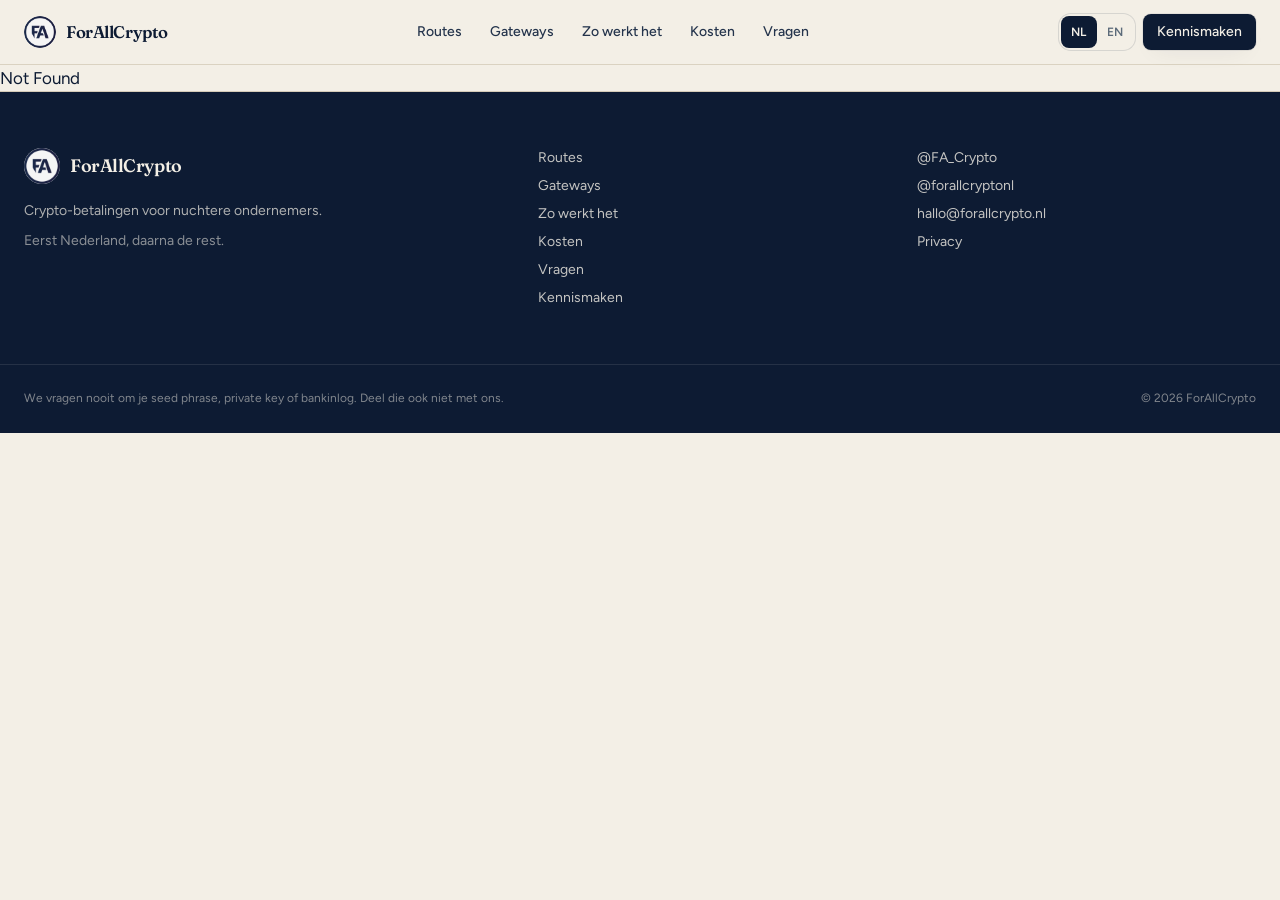
==== commit aa2e84cf: "Tighter desktop layout: full-viewport hero, wider column, less empty cream" ====
--- a/index.html
+++ b/index.html
@@ -1 +1 @@
-<!DOCTYPE html><html lang="nl"><head><meta name="twitter:card" content="summary_large_image"><meta property="og:title" content="ForAllCrypto"><meta property="og:description" content="Accept crypto payments for your business."><meta charSet="utf-8"/><meta name="viewport" content="width=device-width, initial-scale=1"/><link rel="preload" as="image" href="/media/fa-avatar.jpg"/><link rel="preload" as="image" href="/media/hero-counter.jpg"/><link rel="preload" as="image" href="/media/route-winkel.jpg"/><link rel="preload" as="image" href="/media/route-webshop.jpg"/><link rel="preload" as="image" href="/media/route-link.jpg"/><link rel="preload" as="image" href="/media/interior.jpg"/><link rel="stylesheet" href="/assets/styles-Dtj2QaFm.css" data-precedence="default"/><link rel="stylesheet" href="https://fonts.googleapis.com/css2?family=Figtree:ital,wght@0,400;0,500;0,600;0,700;1,400&amp;family=Fraunces:opsz,wght@9..144,500;9..144,600;9..144,700&amp;family=IBM+Plex+Mono:wght@500&amp;display=swap" data-precedence="default"/><title>ForAllCrypto</title><meta name="description" content="Accepteer Bitcoin en crypto in je winkel, webshop of praktijk. ForAllCrypto richt CoinGate in — helder uitgelegd, getest voordat je live gaat."/><meta name="theme-color" content="#0D1B33"/><link rel="modulepreload" href="/assets/index-r__6BEg7.js"/><link rel="modulepreload" href="/assets/routes-DnXZUKto.js"/><link rel="modulepreload" href="/assets/check-Dzncb2dR.js"/><link rel="modulepreload" href="/assets/accordion-YjrhLO5I.js"/><link rel="modulepreload" href="/assets/cost-calc-CJf6pagN.js"/><link rel="icon" type="image/svg+xml" href="/favicon.svg"/><link rel="manifest" href="/__grok/manifest.webmanifest"/><link rel="apple-touch-icon" href="/__grok/icon-180.png"/><link rel="preconnect" href="https://fonts.googleapis.com"/><link rel="preconnect" href="https://fonts.gstatic.com" crossorigin="anonymous"/><meta name="apple-mobile-web-app-title" content="ForAllCrypto"><meta name="apple-mobile-web-app-status-bar-style" content="black"></head><body><div class="min-h-dvh bg-paper text-ink"><a href="#main" class="sr-only focus:not-sr-only focus:absolute focus:left-4 focus:top-4 focus:z-50 focus:rounded-md focus:bg-ink focus:px-3 focus:py-2 focus:text-paper">Ga naar de inhoud</a><header class="sticky top-0 z-40 border-b border-line/80 bg-paper/90 backdrop-blur-md"><div class="mx-auto flex h-16 max-w-6xl items-center justify-between gap-4 px-4 sm:px-6"><a aria-label="ForAllCrypto" class="shrink-0 active" href="/" data-status="active" aria-current="page"><span class="flex items-center gap-2.5"><img src="/media/fa-avatar.jpg" alt="" width="40" height="40" class="block rounded-full outline-1 -outline-offset-1 outline-ink/10 size-8"/><span class="font-display text-[1.05rem] font-semibold tracking-tight text-ink">ForAllCrypto</span></span></a><nav class="hidden items-center gap-7 lg:flex" aria-label="Hoofd"><a class="text-sm font-medium text-ink-soft transition-colors hover:text-ink active" href="/#routes" data-status="active" aria-current="page">Routes</a><a href="/gateways" class="text-sm font-medium text-ink-soft transition-colors hover:text-ink">Gateways</a><a href="/zo-werkt-het" class="text-sm font-medium text-ink-soft transition-colors hover:text-ink">Zo werkt het</a><a href="/kosten" class="text-sm font-medium text-ink-soft transition-colors hover:text-ink">Kosten</a><a href="/faq" class="text-sm font-medium text-ink-soft transition-colors hover:text-ink">Vragen</a></nav><div class="flex items-center gap-2"><div class="flex rounded-md p-0.5 shadow-[0_0_0_1px_rgba(13,27,51,0.12)]" role="group" aria-label="Language"><button type="button" class="h-8 min-w-9 rounded-sm px-2 text-xs font-semibold tracking-wide bg-ink text-paper" aria-pressed="true">NL</button><button type="button" class="h-8 min-w-9 rounded-sm px-2 text-xs font-semibold tracking-wide text-muted hover:text-ink" aria-pressed="false">EN</button></div><a href="/kennismaken" class="items-center justify-center gap-2 whitespace-nowrap font-medium transition-[transform,background-color,color,box-shadow,opacity] duration-150 ease-out focus-visible:outline-none focus-visible:ring-2 focus-visible:ring-ink/40 focus-visible:ring-offset-2 focus-visible:ring-offset-paper disabled:pointer-events-none disabled:opacity-40 active:not-disabled:scale-[0.96] [&amp;_svg]:pointer-events-none [&amp;_svg]:shrink-0 bg-ink text-paper shadow-border hover:bg-ink-soft h-9 rounded-sm px-3.5 text-sm hidden sm:inline-flex">Kennismaken</a><button type="button" class="inline-flex size-11 items-center justify-center rounded-md lg:hidden" aria-expanded="false" aria-label="Menu"><svg xmlns="http://www.w3.org/2000/svg" width="24" height="24" viewBox="0 0 24 24" fill="none" stroke="currentColor" stroke-width="2" stroke-linecap="round" stroke-linejoin="round" class="lucide lucide-menu size-5" aria-hidden="true"><path d="M4 12h16"></path><path d="M4 18h16"></path><path d="M4 6h16"></path></svg></button></div></div></header><!--$--><main id="main"><section class="relative overflow-hidden border-b border-line"><div class="mx-auto grid max-w-6xl items-center gap-10 px-4 py-14 sm:px-6 sm:py-20 lg:grid-cols-[1.05fr_0.95fr]"><div><p class="text-xs font-semibold uppercase tracking-[0.18em] text-steel">Voor winkels, webshops en dienstverleners</p><h1 class="mt-4 font-display text-[2.4rem] font-medium leading-[1.08] tracking-tight text-ink sm:text-6xl">Crypto aannemen. Zonder crypto-expert te zijn.</h1><p class="mt-6 max-w-xl text-lg leading-relaxed text-muted">ForAllCrypto richt crypto-betalingen in voor jouw zaak. We beginnen bij je kassa, checkout of factuur — niet bij de techniek. De aanbevolen route is CoinGate: EU-vergunning, uitbetaling in euro’s, ongeveer 1% per betaling.</p><div class="mt-8 flex flex-wrap gap-3"><a href="/kennismaken" class="inline-flex items-center justify-center gap-2 whitespace-nowrap font-medium transition-[transform,background-color,color,box-shadow,opacity] duration-150 ease-out focus-visible:outline-none focus-visible:ring-2 focus-visible:ring-ink/40 focus-visible:ring-offset-2 focus-visible:ring-offset-paper disabled:pointer-events-none disabled:opacity-40 active:not-disabled:scale-[0.96] [&amp;_svg]:pointer-events-none [&amp;_svg]:shrink-0 bg-ink text-paper shadow-border hover:bg-ink-soft h-12 rounded-lg px-6 text-[0.95rem]">Plan een kennismaking</a><a href="/zo-werkt-het" class="inline-flex items-center justify-center gap-2 whitespace-nowrap font-medium transition-[transform,background-color,color,box-shadow,opacity] duration-150 ease-out focus-visible:outline-none focus-visible:ring-2 focus-visible:ring-ink/40 focus-visible:ring-offset-2 focus-visible:ring-offset-paper disabled:pointer-events-none disabled:opacity-40 active:not-disabled:scale-[0.96] [&amp;_svg]:pointer-events-none [&amp;_svg]:shrink-0 bg-transparent text-ink shadow-[0_0_0_1px_rgba(13,27,51,0.18)] hover:bg-paper-2 h-12 rounded-lg px-6 text-[0.95rem]">Bekijk hoe het werkt</a></div><ul class="mt-8 flex flex-wrap gap-x-5 gap-y-2 text-sm font-medium text-ink-soft"><li class="flex items-center gap-2"><svg xmlns="http://www.w3.org/2000/svg" width="24" height="24" viewBox="0 0 24 24" fill="none" stroke="currentColor" stroke-width="2" stroke-linecap="round" stroke-linejoin="round" class="lucide lucide-check size-4 text-live" aria-hidden="true"><path d="M20 6 9 17l-5-5"></path></svg>Persoonlijke uitleg</li><li class="flex items-center gap-2"><svg xmlns="http://www.w3.org/2000/svg" width="24" height="24" viewBox="0 0 24 24" fill="none" stroke="currentColor" stroke-width="2" stroke-linecap="round" stroke-linejoin="round" class="lucide lucide-check size-4 text-live" aria-hidden="true"><path d="M20 6 9 17l-5-5"></path></svg>Inrichten en testen</li><li class="flex items-center gap-2"><svg xmlns="http://www.w3.org/2000/svg" width="24" height="24" viewBox="0 0 24 24" fill="none" stroke="currentColor" stroke-width="2" stroke-linecap="round" stroke-linejoin="round" class="lucide lucide-check size-4 text-live" aria-hidden="true"><path d="M20 6 9 17l-5-5"></path></svg>Euro’s op je rekening</li></ul><p class="mt-6 max-w-lg text-sm text-steel">Nederland hoort bij de drukste landen voor crypto-betalingen in Europa. Je klanten kunnen dit al.</p></div><div class="relative"><img src="/media/hero-counter.jpg" alt="" class="aspect-[16/10] w-full rounded-2xl object-cover shadow-border outline outline-1 -outline-offset-1 outline-ink/10"/><div class="absolute bottom-4 left-4 right-4 rounded-lg bg-paper/95 px-4 py-3 shadow-border sm:left-auto sm:right-4 sm:w-64"><p class="text-xs font-semibold uppercase tracking-[0.14em] text-steel">CoinGate</p><p class="mt-1 text-sm font-medium text-ink">1% · SEPA in euro’s · MiCA</p></div></div></div></section><section class="px-4 py-16 sm:px-6 sm:py-24 bg-paper"><div class="mx-auto max-w-6xl"><div class="grid gap-12 lg:grid-cols-[0.9fr_1.1fr] lg:items-start"><div><p class="text-xs font-semibold uppercase tracking-[0.18em] text-steel">Herkenbaar</p><h2 class="mt-3 font-display text-3xl font-medium tracking-tight text-ink sm:text-4xl">Je wilt crypto accepteren, maar wel op een manier die je begrijpt.</h2><p class="mt-4 text-muted">ForAllCrypto begint niet bij techniek, maar bij jouw bedrijf. We brengen je betaalmoment in kaart, leggen de keuzes uit en richten alleen in wat bij je past.</p><a href="/kennismaken" class="inline-flex items-center justify-center gap-2 whitespace-nowrap font-medium transition-[transform,background-color,color,box-shadow,opacity] duration-150 ease-out focus-visible:outline-none focus-visible:ring-2 focus-visible:ring-ink/40 focus-visible:ring-offset-2 focus-visible:ring-offset-paper disabled:pointer-events-none disabled:opacity-40 active:not-disabled:scale-[0.96] [&amp;_svg]:pointer-events-none [&amp;_svg]:shrink-0 bg-ink text-paper shadow-border hover:bg-ink-soft h-11 rounded-md px-5 text-sm mt-8">Bespreek jouw situatie</a></div><ul class="grid gap-px overflow-hidden rounded-xl bg-line sm:grid-cols-2"><li class="bg-paper-2 px-5 py-5 text-[0.98rem] text-ink-soft">Past dit bij mijn klanten?</li><li class="bg-paper-2 px-5 py-5 text-[0.98rem] text-ink-soft">Kan ik in euro’s blijven rekenen?</li><li class="bg-paper-2 px-5 py-5 text-[0.98rem] text-ink-soft">Wat kost een betaling écht?</li><li class="bg-paper-2 px-5 py-5 text-[0.98rem] text-ink-soft">Moet ik zelf een wallet beheren?</li><li class="bg-paper-2 px-5 py-5 text-[0.98rem] text-ink-soft">Hoe leg ik dit uit aan mijn boekhouder?</li><li class="bg-paper-2 px-5 py-5 text-[0.98rem] text-ink-soft">Wie helpt als iets niet werkt?</li></ul></div></div></section><section class="px-4 py-16 sm:px-6 sm:py-24 border-y border-line bg-paper-2/60"><div class="mx-auto max-w-6xl"><div class="grid items-center gap-12 lg:grid-cols-[1.1fr_0.9fr]"><div><p class="text-xs font-semibold uppercase tracking-[0.18em] text-steel">Aan de balie</p><h2 class="mt-3 max-w-xl font-display text-3xl font-medium tracking-tight text-ink sm:text-4xl">Wat je klant ziet. Wat jij ziet.</h2><p class="mt-4 max-w-xl text-muted">Geen app voor je klant, geen onrust in de rij. Bedrag invoeren, QR tonen, wachten op groen.</p><ol class="mt-8 space-y-2"><li><button type="button" class="flex w-full items-start gap-4 rounded-lg px-3 py-3 text-left transition-colors bg-ink text-paper"><span class="font-mono text-xs text-paper/60">01</span><span><span class="block font-medium">Bedrag</span><span class="mt-0.5 block text-sm text-paper/75">Jij of de kassa maakt een verzoek van €24,50.</span></span></button></li><li><button type="button" class="flex w-full items-start gap-4 rounded-lg px-3 py-3 text-left transition-colors hover:bg-paper-2"><span class="font-mono text-xs text-steel">02</span><span><span class="block font-medium">QR</span><span class="mt-0.5 block text-sm text-muted">De klant scant met de eigen wallet. Koers staat vast.</span></span></button></li><li><button type="button" class="flex w-full items-start gap-4 rounded-lg px-3 py-3 text-left transition-colors hover:bg-paper-2"><span class="font-mono text-xs text-steel">03</span><span><span class="block font-medium">Betaling</span><span class="mt-0.5 block text-sm text-muted">Bitcoin, Lightning, Litecoin, USDC of een andere ondersteunde munt.</span></span></button></li><li><button type="button" class="flex w-full items-start gap-4 rounded-lg px-3 py-3 text-left transition-colors hover:bg-paper-2"><span class="font-mono text-xs text-steel">04</span><span><span class="block font-medium">Bevestigd</span><span class="mt-0.5 block text-sm text-muted">Jij ziet groen. Uitbetaling volgt in euro’s, zoals afgesproken.</span></span></button></li></ol><button class="inline-flex items-center justify-center gap-2 whitespace-nowrap font-medium transition-[transform,background-color,color,box-shadow,opacity] duration-150 ease-out focus-visible:outline-none focus-visible:ring-2 focus-visible:ring-ink/40 focus-visible:ring-offset-2 focus-visible:ring-offset-paper disabled:pointer-events-none disabled:opacity-40 active:not-disabled:scale-[0.96] [&amp;_svg]:pointer-events-none [&amp;_svg]:shrink-0 bg-transparent text-ink shadow-[0_0_0_1px_rgba(13,27,51,0.18)] hover:bg-paper-2 h-9 rounded-sm px-3.5 text-sm mt-6">Opnieuw afspelen</button></div><div class="mx-auto w-full max-w-sm"><div class="rounded-2xl bg-ink p-3 shadow-border"><div class="rounded-xl bg-paper px-5 pb-6 pt-5"><div class="flex items-center justify-between text-xs text-steel"><span>ForAllCrypto · CoinGate</span><span class="tabular-nums">1<!-- -->/4</span></div><p class="mt-6 text-xs font-semibold uppercase tracking-[0.16em] text-steel">Te betalen</p><p class="mt-1 font-display text-4xl font-medium tracking-tight text-ink">24,50 <span class="text-xl text-muted">EUR</span></p><div class="mt-6 flex items-center justify-center rounded-lg bg-paper-2 p-6"><svg viewBox="0 0 120 120" class="size-40" aria-hidden="true"><rect width="120" height="120" fill="#F3EFE6"></rect><g transform="translate(8 8)"><rect x="0" y="0" width="32" height="32" fill="#0D1B33"></rect><rect x="6" y="6" width="20" height="20" fill="#F3EFE6"></rect><rect x="11" y="11" width="10" height="10" fill="#0D1B33"></rect></g><g transform="translate(80 8)"><rect x="0" y="0" width="32" height="32" fill="#0D1B33"></rect><rect x="6" y="6" width="20" height="20" fill="#F3EFE6"></rect><rect x="11" y="11" width="10" height="10" fill="#0D1B33"></rect></g><g transform="translate(8 80)"><rect x="0" y="0" width="32" height="32" fill="#0D1B33"></rect><rect x="6" y="6" width="20" height="20" fill="#F3EFE6"></rect><rect x="11" y="11" width="10" height="10" fill="#0D1B33"></rect></g><g fill="#0D1B33" opacity="0.35"><rect x="52" y="12" width="8" height="8"></rect><rect x="64" y="12" width="8" height="8"></rect><rect x="52" y="24" width="8" height="8"></rect><rect x="44" y="44" width="8" height="8"></rect><rect x="56" y="44" width="8" height="8"></rect><rect x="68" y="44" width="8" height="8"></rect><rect x="80" y="44" width="8" height="8"></rect><rect x="92" y="44" width="8" height="8"></rect><rect x="44" y="56" width="8" height="8"></rect><rect x="68" y="56" width="8" height="8"></rect><rect x="92" y="56" width="8" height="8"></rect><rect x="44" y="68" width="8" height="8"></rect><rect x="56" y="68" width="8" height="8"></rect><rect x="80" y="68" width="8" height="8"></rect><rect x="56" y="80" width="8" height="8"></rect><rect x="68" y="80" width="8" height="8"></rect><rect x="92" y="80" width="8" height="8"></rect><rect x="44" y="92" width="8" height="8"></rect><rect x="56" y="92" width="8" height="8"></rect><rect x="80" y="92" width="8" height="8"></rect><rect x="104" y="92" width="8" height="8"></rect></g></svg></div><div class="mt-5 rounded-md px-3 py-2 text-center text-sm font-medium bg-ink/5 text-ink-soft">Wachten op betaling</div></div></div></div></div></div></section><section class="px-4 py-16 sm:px-6 sm:py-24"><div class="mx-auto max-w-6xl"><p class="text-xs font-semibold uppercase tracking-[0.18em] text-steel">Vier stappen</p><h2 class="mt-3 max-w-xl font-display text-3xl font-medium tracking-tight text-ink sm:text-4xl">Geen sprong in het diepe.</h2><p class="mt-3 max-w-xl text-muted">Eerst begrijpen wat past. Daarna pas kiezen, inrichten en testen.</p><ol class="mt-10 grid gap-4 md:grid-cols-2"><li class="rounded-xl bg-paper-2 p-6"><span class="font-mono text-xs text-steel">01</span><h3 class="mt-3 font-display text-xl font-medium text-ink">We leren je zaak kennen</h3><p class="mt-2 text-sm leading-relaxed text-muted">Waar betalen klanten, wat wil je toevoegen, wie doet de administratie. Dertig minuten is vaak genoeg.</p></li><li class="rounded-xl bg-paper-2 p-6"><span class="font-mono text-xs text-steel">02</span><h3 class="mt-3 font-display text-xl font-medium text-ink">Je kiest een betaalroute</h3><p class="mt-2 text-sm leading-relaxed text-muted">Balie, webshop, betaallink of maatwerk. Meestal CoinGate. Soms BTCPay of NOWPayments, als dat écht beter past.</p></li><li class="rounded-xl bg-paper-2 p-6"><span class="font-mono text-xs text-steel">03</span><h3 class="mt-3 font-display text-xl font-medium text-ink">Wij richten in en testen</h3><p class="mt-2 text-sm leading-relaxed text-muted">Account, plugin of POS, een echte testbetaling, en een korte instructie voor je team.</p></li><li class="rounded-xl bg-paper-2 p-6"><span class="font-mono text-xs text-steel">04</span><h3 class="mt-3 font-display text-xl font-medium text-ink">Je gaat rustig live</h3><p class="mt-2 text-sm leading-relaxed text-muted">Je weet waar status staat, hoe je rapporteert, en bij wie je aanklopt als iets afwijkt.</p></li></ol></div></section><section id="routes" class="px-4 py-16 sm:px-6 sm:py-24 border-t border-line"><div class="mx-auto max-w-6xl"><p class="text-xs font-semibold uppercase tracking-[0.18em] text-steel">Oplossingen</p><h2 class="mt-3 max-w-xl font-display text-3xl font-medium tracking-tight text-ink sm:text-4xl">Een route die aansluit op je werkdag.</h2><p class="mt-3 max-w-xl text-muted">Eerst kijken waar de betaling plaatsvindt. Daarna pas over plugins praten.</p><div class="mt-10 grid gap-5 md:grid-cols-2"><a href="/winkel" class="group overflow-hidden rounded-xl bg-paper shadow-border"><img src="/media/route-winkel.jpg" alt="" class="aspect-[16/9] w-full object-cover transition-transform duration-500 ease-out group-hover:scale-[1.03]"/><div class="p-6"><p class="text-xs font-semibold uppercase tracking-[0.16em] text-steel">Winkel &amp; horeca</p><h3 class="mt-2 font-display text-2xl font-medium text-ink">Betalen aan de balie of tafel</h3><p class="mt-2 text-sm leading-relaxed text-muted">QR of POS-flow voor klanten in de zaak. Rustig, kassagericht, Lightning waar het snel moet.</p><span class="mt-4 inline-flex items-center gap-1.5 text-sm font-medium text-ink">Bekijk deze route<svg xmlns="http://www.w3.org/2000/svg" width="24" height="24" viewBox="0 0 24 24" fill="none" stroke="currentColor" stroke-width="2" stroke-linecap="round" stroke-linejoin="round" class="lucide lucide-arrow-right size-4 transition-transform group-hover:translate-x-0.5" aria-hidden="true"><path d="M5 12h14"></path><path d="m12 5 7 7-7 7"></path></svg></span></div></a><a href="/webshop" class="group overflow-hidden rounded-xl bg-paper shadow-border"><img src="/media/route-webshop.jpg" alt="" class="aspect-[16/9] w-full object-cover transition-transform duration-500 ease-out group-hover:scale-[1.03]"/><div class="p-6"><p class="text-xs font-semibold uppercase tracking-[0.16em] text-steel">Webshops</p><h3 class="mt-2 font-display text-2xl font-medium text-ink">Crypto naast je bestaande checkout</h3><p class="mt-2 text-sm leading-relaxed text-muted">WooCommerce, Shopify, Magento of PrestaShop via een bevestigde plugin. Geen tweede kassa.</p><span class="mt-4 inline-flex items-center gap-1.5 text-sm font-medium text-ink">Bekijk deze route<svg xmlns="http://www.w3.org/2000/svg" width="24" height="24" viewBox="0 0 24 24" fill="none" stroke="currentColor" stroke-width="2" stroke-linecap="round" stroke-linejoin="round" class="lucide lucide-arrow-right size-4 transition-transform group-hover:translate-x-0.5" aria-hidden="true"><path d="M5 12h14"></path><path d="m12 5 7 7-7 7"></path></svg></span></div></a><a href="/betaallink" class="group overflow-hidden rounded-xl bg-paper shadow-border"><img src="/media/route-link.jpg" alt="" class="aspect-[16/9] w-full object-cover transition-transform duration-500 ease-out group-hover:scale-[1.03]"/><div class="p-6"><p class="text-xs font-semibold uppercase tracking-[0.16em] text-steel">Dienstverleners</p><h3 class="mt-2 font-display text-2xl font-medium text-ink">Een link bij je offerte of factuur</h3><p class="mt-2 text-sm leading-relaxed text-muted">Stuur een betaalverzoek. De klant betaalt op de telefoon, jij ziet de status.</p><span class="mt-4 inline-flex items-center gap-1.5 text-sm font-medium text-ink">Bekijk deze route<svg xmlns="http://www.w3.org/2000/svg" width="24" height="24" viewBox="0 0 24 24" fill="none" stroke="currentColor" stroke-width="2" stroke-linecap="round" stroke-linejoin="round" class="lucide lucide-arrow-right size-4 transition-transform group-hover:translate-x-0.5" aria-hidden="true"><path d="M5 12h14"></path><path d="m12 5 7 7-7 7"></path></svg></span></div></a><a href="/maatwerk" class="group overflow-hidden rounded-xl bg-paper shadow-border"><img src="/media/interior.jpg" alt="" class="aspect-[16/9] w-full object-cover transition-transform duration-500 ease-out group-hover:scale-[1.03]"/><div class="p-6"><p class="text-xs font-semibold uppercase tracking-[0.16em] text-steel">Maatwerk</p><h3 class="mt-2 font-display text-2xl font-medium text-ink">Een route voor je eigen platform</h3><p class="mt-2 text-sm leading-relaxed text-muted">API, facturatie of een bijzondere stroom. Alleen als de standaardroute niet past.</p><span class="mt-4 inline-flex items-center gap-1.5 text-sm font-medium text-ink">Bekijk deze route<svg xmlns="http://www.w3.org/2000/svg" width="24" height="24" viewBox="0 0 24 24" fill="none" stroke="currentColor" stroke-width="2" stroke-linecap="round" stroke-linejoin="round" class="lucide lucide-arrow-right size-4 transition-transform group-hover:translate-x-0.5" aria-hidden="true"><path d="M5 12h14"></path><path d="m12 5 7 7-7 7"></path></svg></span></div></a></div></div></section><section class="px-4 py-16 sm:px-6 sm:py-24 bg-ink text-paper"><div class="mx-auto max-w-6xl"><p class="text-xs font-semibold uppercase tracking-[0.18em] text-steel"><span class="text-paper/55">Drie wegen, één advies</span></p><h2 class="mt-3 max-w-2xl font-display text-3xl font-medium tracking-tight sm:text-4xl">CoinGate eerst. De rest als het moet.</h2><p class="mt-3 max-w-xl text-paper/70">Wij verkopen geen eigen betaalrails. We kiezen de processor die bij jouw zaak past en richten hem in tot hij werkt.</p><div class="mt-10 grid gap-4 lg:grid-cols-3"><article class="flex flex-col rounded-xl p-6 bg-paper text-ink"><div class="flex items-center justify-between gap-3"><h3 class="font-display text-2xl font-medium">CoinGate</h3><span class="rounded-full px-2.5 py-1 text-[0.7rem] font-semibold uppercase tracking-wide bg-ink text-paper">Aanbevolen</span></div><p class="mt-3 text-sm text-muted">De heldere route voor bijna elke Nederlandse zaak.</p><ul class="mt-5 flex-1 space-y-2"><li class="flex gap-2 text-sm"><svg xmlns="http://www.w3.org/2000/svg" width="24" height="24" viewBox="0 0 24 24" fill="none" stroke="currentColor" stroke-width="2" stroke-linecap="round" stroke-linejoin="round" class="lucide lucide-check mt-0.5 size-4 shrink-0 text-live" aria-hidden="true"><path d="M20 6 9 17l-5-5"></path></svg><span class="text-ink-soft">MiCA-vergunning in de EU (Bank of Lithuania)</span></li><li class="flex gap-2 text-sm"><svg xmlns="http://www.w3.org/2000/svg" width="24" height="24" viewBox="0 0 24 24" fill="none" stroke="currentColor" stroke-width="2" stroke-linecap="round" stroke-linejoin="round" class="lucide lucide-check mt-0.5 size-4 shrink-0 text-live" aria-hidden="true"><path d="M20 6 9 17l-5-5"></path></svg><span class="text-ink-soft">Uitbetaling in euro’s via SEPA, vanaf €50</span></li><li class="flex gap-2 text-sm"><svg xmlns="http://www.w3.org/2000/svg" width="24" height="24" viewBox="0 0 24 24" fill="none" stroke="currentColor" stroke-width="2" stroke-linecap="round" stroke-linejoin="round" class="lucide lucide-check mt-0.5 size-4 shrink-0 text-live" aria-hidden="true"><path d="M20 6 9 17l-5-5"></path></svg><span class="text-ink-soft">1% per betaling, geen maandkosten</span></li><li class="flex gap-2 text-sm"><svg xmlns="http://www.w3.org/2000/svg" width="24" height="24" viewBox="0 0 24 24" fill="none" stroke="currentColor" stroke-width="2" stroke-linecap="round" stroke-linejoin="round" class="lucide lucide-check mt-0.5 size-4 shrink-0 text-live" aria-hidden="true"><path d="M20 6 9 17l-5-5"></path></svg><span class="text-ink-soft">Plugins voor WooCommerce, Shopify, Magento, PrestaShop</span></li><li class="flex gap-2 text-sm"><svg xmlns="http://www.w3.org/2000/svg" width="24" height="24" viewBox="0 0 24 24" fill="none" stroke="currentColor" stroke-width="2" stroke-linecap="round" stroke-linejoin="round" class="lucide lucide-check mt-0.5 size-4 shrink-0 text-live" aria-hidden="true"><path d="M20 6 9 17l-5-5"></path></svg><span class="text-ink-soft">POS / QR voor in de zaak, Lightning inbegrepen</span></li><li class="flex gap-2 text-sm"><svg xmlns="http://www.w3.org/2000/svg" width="24" height="24" viewBox="0 0 24 24" fill="none" stroke="currentColor" stroke-width="2" stroke-linecap="round" stroke-linejoin="round" class="lucide lucide-check mt-0.5 size-4 shrink-0 text-live" aria-hidden="true"><path d="M20 6 9 17l-5-5"></path></svg><span class="text-ink-soft">BTC, LTC, DOGE, USDC, ETH en meer</span></li></ul><p class="mt-5 text-xs leading-relaxed text-steel">Geen Monero of DigiByte. Daarvoor kijken we naar NOWPayments of BTCPay.</p></article><article class="flex flex-col rounded-xl p-6 bg-paper/5 text-paper"><div class="flex items-center justify-between gap-3"><h3 class="font-display text-2xl font-medium">BTCPay Server</h3><span class="rounded-full px-2.5 py-1 text-[0.7rem] font-semibold uppercase tracking-wide bg-paper/10 text-paper/80">Zelf beheren</span></div><p class="mt-3 text-sm text-paper/70">Open source, 0% processorfee, jij houdt de sleutels.</p><ul class="mt-5 flex-1 space-y-2"><li class="flex gap-2 text-sm"><svg xmlns="http://www.w3.org/2000/svg" width="24" height="24" viewBox="0 0 24 24" fill="none" stroke="currentColor" stroke-width="2" stroke-linecap="round" stroke-linejoin="round" class="lucide lucide-check mt-0.5 size-4 shrink-0 text-paper/55" aria-hidden="true"><path d="M20 6 9 17l-5-5"></path></svg><span class="text-paper/80">Geen tussenpartij op de betaling zelf</span></li><li class="flex gap-2 text-sm"><svg xmlns="http://www.w3.org/2000/svg" width="24" height="24" viewBox="0 0 24 24" fill="none" stroke="currentColor" stroke-width="2" stroke-linecap="round" stroke-linejoin="round" class="lucide lucide-check mt-0.5 size-4 shrink-0 text-paper/55" aria-hidden="true"><path d="M20 6 9 17l-5-5"></path></svg><span class="text-paper/80">Lightning-first, sterk voor in-store snelheid</span></li><li class="flex gap-2 text-sm"><svg xmlns="http://www.w3.org/2000/svg" width="24" height="24" viewBox="0 0 24 24" fill="none" stroke="currentColor" stroke-width="2" stroke-linecap="round" stroke-linejoin="round" class="lucide lucide-check mt-0.5 size-4 shrink-0 text-paper/55" aria-hidden="true"><path d="M20 6 9 17l-5-5"></path></svg><span class="text-paper/80">Je host zelf of op een VPS</span></li><li class="flex gap-2 text-sm"><svg xmlns="http://www.w3.org/2000/svg" width="24" height="24" viewBox="0 0 24 24" fill="none" stroke="currentColor" stroke-width="2" stroke-linecap="round" stroke-linejoin="round" class="lucide lucide-check mt-0.5 size-4 shrink-0 text-paper/55" aria-hidden="true"><path d="M20 6 9 17l-5-5"></path></svg><span class="text-paper/80">Meer techniek, meer verantwoordelijkheid</span></li><li class="flex gap-2 text-sm"><svg xmlns="http://www.w3.org/2000/svg" width="24" height="24" viewBox="0 0 24 24" fill="none" stroke="currentColor" stroke-width="2" stroke-linecap="round" stroke-linejoin="round" class="lucide lucide-check mt-0.5 size-4 shrink-0 text-paper/55" aria-hidden="true"><path d="M20 6 9 17l-5-5"></path></svg><span class="text-paper/80">Goed als je zelf-custodie wilt</span></li></ul><p class="mt-5 text-xs leading-relaxed text-paper/50">Geen kant-en-klare euro-uitbetaling. Past bij wie de stack wil begrijpen.</p></article><article class="flex flex-col rounded-xl p-6 bg-paper/5 text-paper"><div class="flex items-center justify-between gap-3"><h3 class="font-display text-2xl font-medium">NOWPayments</h3><span class="rounded-full px-2.5 py-1 text-[0.7rem] font-semibold uppercase tracking-wide bg-paper/10 text-paper/80">Brede munten</span></div><p class="mt-3 text-sm text-paper/70">Als je meer altcoins nodig hebt, waaronder Monero.</p><ul class="mt-5 flex-1 space-y-2"><li class="flex gap-2 text-sm"><svg xmlns="http://www.w3.org/2000/svg" width="24" height="24" viewBox="0 0 24 24" fill="none" stroke="currentColor" stroke-width="2" stroke-linecap="round" stroke-linejoin="round" class="lucide lucide-check mt-0.5 size-4 shrink-0 text-paper/55" aria-hidden="true"><path d="M20 6 9 17l-5-5"></path></svg><span class="text-paper/80">Grote muntkeuze, inclusief privacy-coins</span></li><li class="flex gap-2 text-sm"><svg xmlns="http://www.w3.org/2000/svg" width="24" height="24" viewBox="0 0 24 24" fill="none" stroke="currentColor" stroke-width="2" stroke-linecap="round" stroke-linejoin="round" class="lucide lucide-check mt-0.5 size-4 shrink-0 text-paper/55" aria-hidden="true"><path d="M20 6 9 17l-5-5"></path></svg><span class="text-paper/80">Auto-convert naar de munt of fiat die je wilt</span></li><li class="flex gap-2 text-sm"><svg xmlns="http://www.w3.org/2000/svg" width="24" height="24" viewBox="0 0 24 24" fill="none" stroke="currentColor" stroke-width="2" stroke-linecap="round" stroke-linejoin="round" class="lucide lucide-check mt-0.5 size-4 shrink-0 text-paper/55" aria-hidden="true"><path d="M20 6 9 17l-5-5"></path></svg><span class="text-paper/80">Plugins en betaallinks</span></li><li class="flex gap-2 text-sm"><svg xmlns="http://www.w3.org/2000/svg" width="24" height="24" viewBox="0 0 24 24" fill="none" stroke="currentColor" stroke-width="2" stroke-linecap="round" stroke-linejoin="round" class="lucide lucide-check mt-0.5 size-4 shrink-0 text-paper/55" aria-hidden="true"><path d="M20 6 9 17l-5-5"></path></svg><span class="text-paper/80">Minder EU-vergunningsverhaal dan CoinGate</span></li></ul><p class="mt-5 text-xs leading-relaxed text-paper/50">Sterk als CoinGate de munt van je klant niet kent.</p></article></div><a href="/gateways" class="inline-flex items-center justify-center gap-2 whitespace-nowrap font-medium transition-[transform,background-color,color,box-shadow,opacity] duration-150 ease-out focus-visible:outline-none focus-visible:ring-2 focus-visible:ring-ink/40 focus-visible:ring-offset-2 focus-visible:ring-offset-paper disabled:pointer-events-none disabled:opacity-40 active:not-disabled:scale-[0.96] [&amp;_svg]:pointer-events-none [&amp;_svg]:shrink-0 bg-paper text-ink hover:bg-paper-2 h-11 rounded-md px-5 text-sm mt-8">Vergelijk alle drie</a></div></section><section class="px-4 py-16 sm:px-6 sm:py-24"><div class="mx-auto max-w-6xl"><div class="rounded-2xl bg-paper p-6 shadow-border sm:p-10"><p class="text-xs font-semibold uppercase tracking-[0.18em] text-steel">Korte keuzehulp</p><h2 class="mt-3 max-w-xl font-display text-3xl font-medium tracking-tight text-ink sm:text-4xl">Welke route past waarschijnlijk bij jou?</h2><p class="mt-3 max-w-xl text-muted">Vier vragen. Geen verkoop. Je krijgt een eerste richting om samen verder te onderzoeken.</p><div class="mt-8"><div class="mb-6 flex gap-1.5" aria-hidden="true"><span class="h-1 flex-1 rounded-full bg-ink"></span><span class="h-1 flex-1 rounded-full bg-paper-3"></span><span class="h-1 flex-1 rounded-full bg-paper-3"></span><span class="h-1 flex-1 rounded-full bg-paper-3"></span></div><p class="font-display text-xl font-medium text-ink">Waar betalen je klanten?</p><div class="mt-5 grid gap-2 sm:grid-cols-2"><button type="button" class="min-h-12 rounded-lg px-4 py-3 text-left text-[0.98rem] font-medium transition-colors bg-paper-2 text-ink hover:bg-paper-3">Op locatie</button><button type="button" class="min-h-12 rounded-lg px-4 py-3 text-left text-[0.98rem] font-medium transition-colors bg-paper-2 text-ink hover:bg-paper-3">In een webshop</button><button type="button" class="min-h-12 rounded-lg px-4 py-3 text-left text-[0.98rem] font-medium transition-colors bg-paper-2 text-ink hover:bg-paper-3">Via factuur of offerte</button><button type="button" class="min-h-12 rounded-lg px-4 py-3 text-left text-[0.98rem] font-medium transition-colors bg-paper-2 text-ink hover:bg-paper-3">Een combinatie</button></div><div class="mt-6 flex gap-3"></div></div></div></div></section><section class="px-4 py-16 sm:px-6 sm:py-24 border-t border-line"><div class="mx-auto max-w-6xl"><div class="grid gap-10 lg:grid-cols-2 lg:items-start"><div><p class="text-xs font-semibold uppercase tracking-[0.18em] text-steel">Kosten</p><h2 class="mt-3 font-display text-3xl font-medium tracking-tight text-ink sm:text-4xl">Eerst helderheid, dan pas aansluiten.</h2><p class="mt-3 max-w-md text-muted">Geen verrassingen achteraf. Processorfees zijn publiek. Onze inrichting spreek je vooraf af.</p><a href="/kosten" class="inline-flex items-center justify-center gap-2 whitespace-nowrap font-medium transition-[transform,background-color,color,box-shadow,opacity] duration-150 ease-out focus-visible:outline-none focus-visible:ring-2 focus-visible:ring-ink/40 focus-visible:ring-offset-2 focus-visible:ring-offset-paper disabled:pointer-events-none disabled:opacity-40 active:not-disabled:scale-[0.96] [&amp;_svg]:pointer-events-none [&amp;_svg]:shrink-0 bg-transparent text-ink shadow-[0_0_0_1px_rgba(13,27,51,0.18)] hover:bg-paper-2 h-11 rounded-md px-5 text-sm mt-8">Bekijk de kostenopbouw</a></div><div class="rounded-xl bg-paper-2 p-6 sm:p-8"><p class="text-sm font-semibold text-ink">Rekenvoorbeeld CoinGate</p><p class="mt-1 text-sm text-muted">Alleen de processor. Onze inrichting komt daar los bij.</p><label class="mt-6 block"><span class="flex items-center justify-between text-sm"><span class="text-muted">Omzet in crypto per maand</span><span class="font-medium tabular-nums text-ink">€ 5.000</span></span><input type="range" min="500" max="50000" step="500" class="mt-3 h-2 w-full cursor-pointer appearance-none rounded-full bg-paper-3 accent-ink" value="5000"/></label><dl class="mt-6 space-y-3 text-sm"><div class="flex items-baseline justify-between gap-4 border-b border-line pb-3"><dt class="text-muted">CoinGate 1%</dt><dd class="font-medium tabular-nums text-ink">€ 50</dd></div><div class="flex items-baseline justify-between gap-4 border-b border-line pb-3"><dt class="text-muted">SEPA-uitbetaling</dt><dd class="font-medium text-ink">Gratis (min. €50)</dd></div><div class="flex items-baseline justify-between gap-4"><dt class="text-muted">ForAllCrypto inrichting</dt><dd class="max-w-[16rem] text-right font-medium text-ink">Vooraf afgesproken, geen percentage over je omzet</dd></div></dl><p class="mt-5 text-xs leading-relaxed text-steel">Voorbeeld. CoinGate hanteert 1% per betaling op het standaardplan. Uitbetalingen, refunds en handmatige conversies hebben eigen regels. We lopen ze met je door.</p></div></div></div></section><section class="px-4 py-16 sm:px-6 sm:py-24 bg-paper-2/60"><div class="mx-auto max-w-6xl"><p class="text-xs font-semibold uppercase tracking-[0.18em] text-steel">Vertrouwen</p><h2 class="mt-3 max-w-xl font-display text-3xl font-medium tracking-tight text-ink sm:text-4xl">Duidelijkheid hoort bij de dienst.</h2><div class="mt-8 grid gap-4 md:grid-cols-3"><article class="rounded-xl bg-paper p-6 shadow-border"><h3 class="font-display text-xl font-medium text-ink">Wij zijn geen wallet</h3><p class="mt-3 text-sm leading-relaxed text-muted">ForAllCrypto vraagt nooit om seed phrases of private keys. De processor verwerkt de betaling. Jij houdt toegang tot je eigen account.</p></article><article class="rounded-xl bg-paper p-6 shadow-border"><h3 class="font-display text-xl font-medium text-ink">Wie doet wat</h3><p class="mt-3 text-sm leading-relaxed text-muted">CoinGate, BTCPay of NOWPayments verwerkt. ForAllCrypto kiest, richt in, test en blijft aanspreekpunt. Dat staat voor livegang op papier.</p></article><article class="rounded-xl bg-paper p-6 shadow-border"><h3 class="font-display text-xl font-medium text-ink">Geen beleggingsadvies</h3><p class="mt-3 text-sm leading-relaxed text-muted">Crypto kent koers- en netwerkrisico. Wij richten een betaalmethode in, we verkopen je geen munten.</p></article></div><a href="/zo-werkt-het" class="inline-flex items-center justify-center gap-2 whitespace-nowrap font-medium transition-[transform,background-color,color,box-shadow,opacity] duration-150 ease-out focus-visible:outline-none focus-visible:ring-2 focus-visible:ring-ink/40 focus-visible:ring-offset-2 focus-visible:ring-offset-paper disabled:pointer-events-none disabled:opacity-40 active:not-disabled:scale-[0.96] [&amp;_svg]:pointer-events-none [&amp;_svg]:shrink-0 bg-transparent text-ink shadow-[0_0_0_1px_rgba(13,27,51,0.18)] hover:bg-paper-2 h-11 rounded-md px-5 text-sm mt-8">Lees hoe verantwoordelijkheden lopen</a></div></section><section class="px-4 py-16 sm:px-6 sm:py-24"><div class="mx-auto max-w-6xl"><p class="text-xs font-semibold uppercase tracking-[0.18em] text-steel">Vragen</p><h2 class="mt-3 max-w-xl font-display text-3xl font-medium tracking-tight text-ink sm:text-4xl">Je vraag mag eenvoudig zijn. Ons antwoord ook.</h2><p class="mt-3 max-w-xl text-muted">Staat hij er niet tussen? Dan bespreken we hem zonder verkooppraat.</p><div class="mt-8 border-t border-line" data-orientation="vertical"><div data-state="closed" data-orientation="vertical" class="border-b border-line"><h3 data-orientation="vertical" data-state="closed" class="flex"><button type="button" aria-expanded="false" data-state="closed" data-orientation="vertical" id="radix-_R_1iit6_" class="flex flex-1 items-center justify-between gap-4 py-5 text-left text-[1.05rem] font-medium text-ink transition-colors hover:text-ink-soft [&amp;[data-state=open]&gt;svg]:rotate-180" data-radix-collection-item="">Wat is ForAllCrypto?<svg xmlns="http://www.w3.org/2000/svg" width="24" height="24" viewBox="0 0 24 24" fill="none" stroke="currentColor" stroke-width="2" stroke-linecap="round" stroke-linejoin="round" class="lucide lucide-chevron-down size-4 shrink-0 text-steel transition-transform duration-200" aria-hidden="true"><path d="m6 9 6 6 6-6"></path></svg></button></h3><div data-state="closed" id="radix-_R_9iit6_" hidden="" role="region" aria-labelledby="radix-_R_1iit6_" data-orientation="vertical" class="overflow-hidden data-[state=closed]:animate-none" style="--radix-accordion-content-height:var(--radix-collapsible-content-height);--radix-accordion-content-width:var(--radix-collapsible-content-width)"></div></div><div data-state="closed" data-orientation="vertical" class="border-b border-line"><h3 data-orientation="vertical" data-state="closed" class="flex"><button type="button" aria-expanded="false" data-state="closed" data-orientation="vertical" id="radix-_R_2iit6_" class="flex flex-1 items-center justify-between gap-4 py-5 text-left text-[1.05rem] font-medium text-ink transition-colors hover:text-ink-soft [&amp;[data-state=open]&gt;svg]:rotate-180" data-radix-collection-item="">Moet ik verstand hebben van crypto?<svg xmlns="http://www.w3.org/2000/svg" width="24" height="24" viewBox="0 0 24 24" fill="none" stroke="currentColor" stroke-width="2" stroke-linecap="round" stroke-linejoin="round" class="lucide lucide-chevron-down size-4 shrink-0 text-steel transition-transform duration-200" aria-hidden="true"><path d="m6 9 6 6 6-6"></path></svg></button></h3><div data-state="closed" id="radix-_R_aiit6_" hidden="" role="region" aria-labelledby="radix-_R_2iit6_" data-orientation="vertical" class="overflow-hidden data-[state=closed]:animate-none" style="--radix-accordion-content-height:var(--radix-collapsible-content-height);--radix-accordion-content-width:var(--radix-collapsible-content-width)"></div></div><div data-state="closed" data-orientation="vertical" class="border-b border-line"><h3 data-orientation="vertical" data-state="closed" class="flex"><button type="button" aria-expanded="false" data-state="closed" data-orientation="vertical" id="radix-_R_3iit6_" class="flex flex-1 items-center justify-between gap-4 py-5 text-left text-[1.05rem] font-medium text-ink transition-colors hover:text-ink-soft [&amp;[data-state=open]&gt;svg]:rotate-180" data-radix-collection-item="">Waarom CoinGate als eerste keuze?<svg xmlns="http://www.w3.org/2000/svg" width="24" height="24" viewBox="0 0 24 24" fill="none" stroke="currentColor" stroke-width="2" stroke-linecap="round" stroke-linejoin="round" class="lucide lucide-chevron-down size-4 shrink-0 text-steel transition-transform duration-200" aria-hidden="true"><path d="m6 9 6 6 6-6"></path></svg></button></h3><div data-state="closed" id="radix-_R_biit6_" hidden="" role="region" aria-labelledby="radix-_R_3iit6_" data-orientation="vertical" class="overflow-hidden data-[state=closed]:animate-none" style="--radix-accordion-content-height:var(--radix-collapsible-content-height);--radix-accordion-content-width:var(--radix-collapsible-content-width)"></div></div><div data-state="closed" data-orientation="vertical" class="border-b border-line"><h3 data-orientation="vertical" data-state="closed" class="flex"><button type="button" aria-expanded="false" data-state="closed" data-orientation="vertical" id="radix-_R_4iit6_" class="flex flex-1 items-center justify-between gap-4 py-5 text-left text-[1.05rem] font-medium text-ink transition-colors hover:text-ink-soft [&amp;[data-state=open]&gt;svg]:rotate-180" data-radix-collection-item="">Kan ik in euro’s blijven rekenen?<svg xmlns="http://www.w3.org/2000/svg" width="24" height="24" viewBox="0 0 24 24" fill="none" stroke="currentColor" stroke-width="2" stroke-linecap="round" stroke-linejoin="round" class="lucide lucide-chevron-down size-4 shrink-0 text-steel transition-transform duration-200" aria-hidden="true"><path d="m6 9 6 6 6-6"></path></svg></button></h3><div data-state="closed" id="radix-_R_ciit6_" hidden="" role="region" aria-labelledby="radix-_R_4iit6_" data-orientation="vertical" class="overflow-hidden data-[state=closed]:animate-none" style="--radix-accordion-content-height:var(--radix-collapsible-content-height);--radix-accordion-content-width:var(--radix-collapsible-content-width)"></div></div><div data-state="closed" data-orientation="vertical" class="border-b border-line"><h3 data-orientation="vertical" data-state="closed" class="flex"><button type="button" aria-expanded="false" data-state="closed" data-orientation="vertical" id="radix-_R_5iit6_" class="flex flex-1 items-center justify-between gap-4 py-5 text-left text-[1.05rem] font-medium text-ink transition-colors hover:text-ink-soft [&amp;[data-state=open]&gt;svg]:rotate-180" data-radix-collection-item="">Moet ik zelf een wallet beheren?<svg xmlns="http://www.w3.org/2000/svg" width="24" height="24" viewBox="0 0 24 24" fill="none" stroke="currentColor" stroke-width="2" stroke-linecap="round" stroke-linejoin="round" class="lucide lucide-chevron-down size-4 shrink-0 text-steel transition-transform duration-200" aria-hidden="true"><path d="m6 9 6 6 6-6"></path></svg></button></h3><div data-state="closed" id="radix-_R_diit6_" hidden="" role="region" aria-labelledby="radix-_R_5iit6_" data-orientation="vertical" class="overflow-hidden data-[state=closed]:animate-none" style="--radix-accordion-content-height:var(--radix-collapsible-content-height);--radix-accordion-content-width:var(--radix-collapsible-content-width)"></div></div><div data-state="closed" data-orientation="vertical" class="border-b border-line"><h3 data-orientation="vertical" data-state="closed" class="flex"><button type="button" aria-expanded="false" data-state="closed" data-orientation="vertical" id="radix-_R_6iit6_" class="flex flex-1 items-center justify-between gap-4 py-5 text-left text-[1.05rem] font-medium text-ink transition-colors hover:text-ink-soft [&amp;[data-state=open]&gt;svg]:rotate-180" data-radix-collection-item="">Wat als de koers beweegt tijdens de betaling?<svg xmlns="http://www.w3.org/2000/svg" width="24" height="24" viewBox="0 0 24 24" fill="none" stroke="currentColor" stroke-width="2" stroke-linecap="round" stroke-linejoin="round" class="lucide lucide-chevron-down size-4 shrink-0 text-steel transition-transform duration-200" aria-hidden="true"><path d="m6 9 6 6 6-6"></path></svg></button></h3><div data-state="closed" id="radix-_R_eiit6_" hidden="" role="region" aria-labelledby="radix-_R_6iit6_" data-orientation="vertical" class="overflow-hidden data-[state=closed]:animate-none" style="--radix-accordion-content-height:var(--radix-collapsible-content-height);--radix-accordion-content-width:var(--radix-collapsible-content-width)"></div></div></div><a href="/faq" class="inline-flex items-center justify-center gap-2 whitespace-nowrap font-medium transition-[transform,background-color,color,box-shadow,opacity] duration-150 ease-out focus-visible:outline-none focus-visible:ring-2 focus-visible:ring-ink/40 focus-visible:ring-offset-2 focus-visible:ring-offset-paper disabled:pointer-events-none disabled:opacity-40 active:not-disabled:scale-[0.96] [&amp;_svg]:pointer-events-none [&amp;_svg]:shrink-0 bg-transparent text-ink shadow-[0_0_0_1px_rgba(13,27,51,0.18)] hover:bg-paper-2 h-11 rounded-md px-5 text-sm mt-8">Alle vragen</a></div></section><section class="px-4 py-16 sm:px-6 sm:py-24 border-t border-line bg-ink text-paper"><div class="mx-auto max-w-6xl"><div class="grid gap-10 lg:grid-cols-[1.1fr_0.9fr] lg:items-center"><div><p class="text-xs font-semibold uppercase tracking-[0.18em] text-steel"><span class="text-paper/55">Gratis kennismaken</span></p><h2 class="mt-3 font-display text-3xl font-medium tracking-tight sm:text-5xl">Vertel hoe klanten nu bij je betalen.</h2><p class="mt-4 max-w-lg text-paper/70">In een rustig gesprek brengen we je situatie in kaart. Je krijgt een eerste richting en zit nergens aan vast.</p><ul class="mt-6 space-y-2"><li class="flex items-center gap-2 text-sm text-paper/80"><svg xmlns="http://www.w3.org/2000/svg" width="24" height="24" viewBox="0 0 24 24" fill="none" stroke="currentColor" stroke-width="2" stroke-linecap="round" stroke-linejoin="round" class="lucide lucide-check size-4 text-paper/50" aria-hidden="true"><path d="M20 6 9 17l-5-5"></path></svg>Bespreek je huidige betaalproces</li><li class="flex items-center gap-2 text-sm text-paper/80"><svg xmlns="http://www.w3.org/2000/svg" width="24" height="24" viewBox="0 0 24 24" fill="none" stroke="currentColor" stroke-width="2" stroke-linecap="round" stroke-linejoin="round" class="lucide lucide-check size-4 text-paper/50" aria-hidden="true"><path d="M20 6 9 17l-5-5"></path></svg>Krijg uitleg over mogelijke routes</li><li class="flex items-center gap-2 text-sm text-paper/80"><svg xmlns="http://www.w3.org/2000/svg" width="24" height="24" viewBox="0 0 24 24" fill="none" stroke="currentColor" stroke-width="2" stroke-linecap="round" stroke-linejoin="round" class="lucide lucide-check size-4 text-paper/50" aria-hidden="true"><path d="M20 6 9 17l-5-5"></path></svg>Bepaal zelf of je verder wilt</li></ul><a href="/kennismaken" class="inline-flex items-center justify-center gap-2 whitespace-nowrap font-medium transition-[transform,background-color,color,box-shadow,opacity] duration-150 ease-out focus-visible:outline-none focus-visible:ring-2 focus-visible:ring-ink/40 focus-visible:ring-offset-2 focus-visible:ring-offset-paper disabled:pointer-events-none disabled:opacity-40 active:not-disabled:scale-[0.96] [&amp;_svg]:pointer-events-none [&amp;_svg]:shrink-0 bg-paper text-ink hover:bg-paper-2 h-12 rounded-lg px-6 text-[0.95rem] mt-8">Plan mijn kennismaking</a><p class="mt-4 text-sm text-paper/50">Persoonlijk contact · Nederland, ook internationaal</p></div><img src="/media/interior.jpg" alt="" class="aspect-[4/3] w-full rounded-xl object-cover outline outline-1 -outline-offset-1 outline-paper/10"/></div></div></section></main><!--/$--><footer class="border-t border-line bg-ink text-paper"><div class="mx-auto grid max-w-6xl gap-10 px-4 py-14 sm:px-6 md:grid-cols-[1.4fr_1fr_1fr]"><div><span class="flex items-center gap-2.5"><img src="/media/fa-avatar.jpg" alt="" width="40" height="40" class="block rounded-full outline-1 -outline-offset-1 outline-ink/10 size-9"/><span class="font-display text-lg font-semibold tracking-tight">ForAllCrypto</span></span><p class="mt-4 max-w-sm text-sm leading-relaxed text-paper/70">Crypto-betalingen voor nuchtere ondernemers.</p><p class="mt-2 text-sm text-paper/55">Eerst Nederland, daarna de rest.</p></div><div class="flex flex-col gap-2 text-sm"><a href="/winkel" class="text-paper/80 hover:text-paper">Routes</a><a href="/gateways" class="text-paper/80 hover:text-paper">Gateways</a><a href="/zo-werkt-het" class="text-paper/80 hover:text-paper">Zo werkt het</a><a href="/kosten" class="text-paper/80 hover:text-paper">Kosten</a><a href="/faq" class="text-paper/80 hover:text-paper">Vragen</a><a href="/kennismaken" class="text-paper/80 hover:text-paper">Kennismaken</a></div><div class="flex flex-col gap-2 text-sm"><a href="https://x.com/FA_Crypto" target="_blank" rel="noreferrer" class="text-paper/80 hover:text-paper">@FA_Crypto</a><a href="https://x.com/forallcryptonl" target="_blank" rel="noreferrer" class="text-paper/80 hover:text-paper">@forallcryptonl</a><a href="mailto:hallo@forallcrypto.nl" class="text-paper/80 hover:text-paper">hallo@forallcrypto.nl</a><a href="/privacy" class="text-paper/80 hover:text-paper">Privacy</a></div></div><div class="border-t border-paper/10"><div class="mx-auto flex max-w-6xl flex-col gap-3 px-4 py-6 text-xs leading-relaxed text-paper/50 sm:flex-row sm:items-center sm:justify-between sm:px-6"><p>We vragen nooit om je seed phrase, private key of bankinlog. Deel die ook niet met ons.</p><p>© <!-- -->2026<!-- --> <!-- -->ForAllCrypto</p></div></div></footer></div><script class="$tsr" id="$tsr-stream-barrier">(self.$R=self.$R||{})["tsr"]=[];self.$_TSR={h(){this.hydrated=!0,this.c()},e(){this.streamEnded=!0,this.c()},c(){this.hydrated&&this.streamEnded&&(delete self.$_TSR,delete self.$R.tsr)},p(e){this.initialized?e():this.buffer.push(e)},buffer:[]};$_TSR.router=($R=>$R[0]={manifest:$R[1]={routes:$R[2]={__root__:$R[3]={preloads:$R[4]=["/assets/index-r__6BEg7.js"],scripts:$R[5]=[$R[6]={attrs:$R[7]={type:"module",async:!0,src:"/assets/index-r__6BEg7.js"}}]},"/":$R[8]={preloads:$R[9]=["/assets/routes-DnXZUKto.js","/assets/check-Dzncb2dR.js","/assets/accordion-YjrhLO5I.js","/assets/cost-calc-CJf6pagN.js"]}}},matches:$R[10]=[$R[11]={i:"__root__ ",u:1788817705967,s:"success",ssr:!0},$R[12]={i:"  ",u:1788817705967,s:"success",ssr:!0}]})($R["tsr"]);$_TSR.e();document.currentScript.remove()</script><script type="module" async="" src="/assets/index-r__6BEg7.js"></script></body></html>+<!DOCTYPE html><html lang="nl"><head><meta name="twitter:card" content="summary_large_image"><meta property="og:title" content="ForAllCrypto"><meta property="og:description" content="Accept crypto payments for your business."><meta charSet="utf-8"/><meta name="viewport" content="width=device-width, initial-scale=1"/><link rel="preload" as="image" href="/media/fa-avatar.jpg"/><link rel="preload" as="image" href="/media/hero-counter.jpg"/><link rel="preload" as="image" href="/media/route-winkel.jpg"/><link rel="preload" as="image" href="/media/route-webshop.jpg"/><link rel="preload" as="image" href="/media/route-link.jpg"/><link rel="preload" as="image" href="/media/interior.jpg"/><link rel="stylesheet" href="/assets/styles-CKbSG0Gy.css" data-precedence="default"/><link rel="stylesheet" href="https://fonts.googleapis.com/css2?family=Figtree:ital,wght@0,400;0,500;0,600;0,700;1,400&amp;family=Fraunces:opsz,wght@9..144,500;9..144,600;9..144,700&amp;family=IBM+Plex+Mono:wght@500&amp;display=swap" data-precedence="default"/><title>ForAllCrypto</title><meta name="description" content="Accepteer Bitcoin en crypto in je winkel, webshop of praktijk. ForAllCrypto richt CoinGate in — helder uitgelegd, getest voordat je live gaat."/><meta name="theme-color" content="#0D1B33"/><link rel="modulepreload" href="/assets/index-BmbKzqZY.js"/><link rel="modulepreload" href="/assets/routes-6L5iaZHK.js"/><link rel="modulepreload" href="/assets/check-yZWTmACW.js"/><link rel="modulepreload" href="/assets/accordion-CQ8THL-D.js"/><link rel="modulepreload" href="/assets/cost-calc-BBZwW2eU.js"/><link rel="icon" type="image/svg+xml" href="/favicon.svg"/><link rel="manifest" href="/__grok/manifest.webmanifest"/><link rel="apple-touch-icon" href="/__grok/icon-180.png"/><link rel="preconnect" href="https://fonts.googleapis.com"/><link rel="preconnect" href="https://fonts.gstatic.com" crossorigin="anonymous"/><meta name="apple-mobile-web-app-title" content="ForAllCrypto"><meta name="apple-mobile-web-app-status-bar-style" content="black"></head><body><div class="min-h-dvh bg-paper text-ink"><a href="#main" class="sr-only focus:not-sr-only focus:absolute focus:left-4 focus:top-4 focus:z-50 focus:rounded-md focus:bg-ink focus:px-3 focus:py-2 focus:text-paper">Ga naar de inhoud</a><header class="sticky top-0 z-40 border-b border-line/80 bg-paper/90 backdrop-blur-md"><div class="mx-auto flex h-16 max-w-7xl items-center justify-between gap-4 px-4 sm:px-6"><a aria-label="ForAllCrypto" class="shrink-0 active" href="/" data-status="active" aria-current="page"><span class="flex items-center gap-2.5"><img src="/media/fa-avatar.jpg" alt="" width="40" height="40" class="block rounded-full outline-1 -outline-offset-1 outline-ink/10 size-8"/><span class="font-display text-[1.05rem] font-semibold tracking-tight text-ink">ForAllCrypto</span></span></a><nav class="hidden items-center gap-7 lg:flex" aria-label="Hoofd"><a class="text-sm font-medium text-ink-soft transition-colors hover:text-ink active" href="/#routes" data-status="active" aria-current="page">Routes</a><a href="/gateways" class="text-sm font-medium text-ink-soft transition-colors hover:text-ink">Gateways</a><a href="/zo-werkt-het" class="text-sm font-medium text-ink-soft transition-colors hover:text-ink">Zo werkt het</a><a href="/kosten" class="text-sm font-medium text-ink-soft transition-colors hover:text-ink">Kosten</a><a href="/faq" class="text-sm font-medium text-ink-soft transition-colors hover:text-ink">Vragen</a></nav><div class="flex items-center gap-2"><div class="flex rounded-md p-0.5 shadow-[0_0_0_1px_rgba(13,27,51,0.12)]" role="group" aria-label="Language"><button type="button" class="h-8 min-w-9 rounded-sm px-2 text-xs font-semibold tracking-wide bg-ink text-paper" aria-pressed="true">NL</button><button type="button" class="h-8 min-w-9 rounded-sm px-2 text-xs font-semibold tracking-wide text-muted hover:text-ink" aria-pressed="false">EN</button></div><a href="/kennismaken" class="items-center justify-center gap-2 whitespace-nowrap font-medium transition-[transform,background-color,color,box-shadow,opacity] duration-150 ease-out focus-visible:outline-none focus-visible:ring-2 focus-visible:ring-ink/40 focus-visible:ring-offset-2 focus-visible:ring-offset-paper disabled:pointer-events-none disabled:opacity-40 active:not-disabled:scale-[0.96] [&amp;_svg]:pointer-events-none [&amp;_svg]:shrink-0 bg-ink text-paper shadow-border hover:bg-ink-soft h-9 rounded-sm px-3.5 text-sm hidden sm:inline-flex">Kennismaken</a><button type="button" class="inline-flex size-11 items-center justify-center rounded-md lg:hidden" aria-expanded="false" aria-label="Menu"><svg xmlns="http://www.w3.org/2000/svg" width="24" height="24" viewBox="0 0 24 24" fill="none" stroke="currentColor" stroke-width="2" stroke-linecap="round" stroke-linejoin="round" class="lucide lucide-menu size-5" aria-hidden="true"><path d="M4 12h16"></path><path d="M4 18h16"></path><path d="M4 6h16"></path></svg></button></div></div></header><!--$--><main id="main"><section class="relative flex min-h-[calc(100svh-4rem)] items-center overflow-hidden border-b border-line"><div class="mx-auto grid w-full max-w-7xl items-center gap-10 px-4 py-12 sm:px-6 lg:grid-cols-[1.05fr_0.95fr] lg:py-8"><div><p class="text-xs font-semibold uppercase tracking-[0.18em] text-steel">Voor winkels, webshops en dienstverleners</p><h1 class="mt-4 font-display text-[2.4rem] font-medium leading-[1.08] tracking-tight text-ink sm:text-6xl">Crypto aannemen. Zonder crypto-expert te zijn.</h1><p class="mt-6 max-w-xl text-lg leading-relaxed text-muted">ForAllCrypto richt crypto-betalingen in voor jouw zaak. We beginnen bij je kassa, checkout of factuur — niet bij de techniek. De aanbevolen route is CoinGate: EU-vergunning, uitbetaling in euro’s, ongeveer 1% per betaling.</p><div class="mt-8 flex flex-wrap gap-3"><a href="/kennismaken" class="inline-flex items-center justify-center gap-2 whitespace-nowrap font-medium transition-[transform,background-color,color,box-shadow,opacity] duration-150 ease-out focus-visible:outline-none focus-visible:ring-2 focus-visible:ring-ink/40 focus-visible:ring-offset-2 focus-visible:ring-offset-paper disabled:pointer-events-none disabled:opacity-40 active:not-disabled:scale-[0.96] [&amp;_svg]:pointer-events-none [&amp;_svg]:shrink-0 bg-ink text-paper shadow-border hover:bg-ink-soft h-12 rounded-lg px-6 text-[0.95rem]">Plan een kennismaking</a><a href="/zo-werkt-het" class="inline-flex items-center justify-center gap-2 whitespace-nowrap font-medium transition-[transform,background-color,color,box-shadow,opacity] duration-150 ease-out focus-visible:outline-none focus-visible:ring-2 focus-visible:ring-ink/40 focus-visible:ring-offset-2 focus-visible:ring-offset-paper disabled:pointer-events-none disabled:opacity-40 active:not-disabled:scale-[0.96] [&amp;_svg]:pointer-events-none [&amp;_svg]:shrink-0 bg-transparent text-ink shadow-[0_0_0_1px_rgba(13,27,51,0.18)] hover:bg-paper-2 h-12 rounded-lg px-6 text-[0.95rem]">Bekijk hoe het werkt</a></div><ul class="mt-8 flex flex-wrap gap-x-5 gap-y-2 text-sm font-medium text-ink-soft"><li class="flex items-center gap-2"><svg xmlns="http://www.w3.org/2000/svg" width="24" height="24" viewBox="0 0 24 24" fill="none" stroke="currentColor" stroke-width="2" stroke-linecap="round" stroke-linejoin="round" class="lucide lucide-check size-4 text-live" aria-hidden="true"><path d="M20 6 9 17l-5-5"></path></svg>Persoonlijke uitleg</li><li class="flex items-center gap-2"><svg xmlns="http://www.w3.org/2000/svg" width="24" height="24" viewBox="0 0 24 24" fill="none" stroke="currentColor" stroke-width="2" stroke-linecap="round" stroke-linejoin="round" class="lucide lucide-check size-4 text-live" aria-hidden="true"><path d="M20 6 9 17l-5-5"></path></svg>Inrichten en testen</li><li class="flex items-center gap-2"><svg xmlns="http://www.w3.org/2000/svg" width="24" height="24" viewBox="0 0 24 24" fill="none" stroke="currentColor" stroke-width="2" stroke-linecap="round" stroke-linejoin="round" class="lucide lucide-check size-4 text-live" aria-hidden="true"><path d="M20 6 9 17l-5-5"></path></svg>Euro’s op je rekening</li></ul><p class="mt-6 max-w-lg text-sm text-steel">Nederland hoort bij de drukste landen voor crypto-betalingen in Europa. Je klanten kunnen dit al.</p></div><div class="relative"><img src="/media/hero-counter.jpg" alt="" class="aspect-[16/10] w-full rounded-2xl object-cover shadow-border outline outline-1 -outline-offset-1 outline-ink/10"/><div class="absolute bottom-4 left-4 right-4 rounded-lg bg-paper/95 px-4 py-3 shadow-border sm:left-auto sm:right-4 sm:w-64"><p class="text-xs font-semibold uppercase tracking-[0.14em] text-steel">CoinGate</p><p class="mt-1 text-sm font-medium text-ink">1% · SEPA in euro’s · MiCA</p></div></div></div></section><section class="px-4 py-12 sm:px-6 sm:py-16 lg:py-20 bg-paper"><div class="mx-auto max-w-7xl"><div class="grid gap-12 lg:grid-cols-[0.9fr_1.1fr] lg:items-start"><div><p class="text-xs font-semibold uppercase tracking-[0.18em] text-steel">Herkenbaar</p><h2 class="mt-3 font-display text-3xl font-medium tracking-tight text-ink sm:text-4xl">Je wilt crypto accepteren, maar wel op een manier die je begrijpt.</h2><p class="mt-4 text-muted">ForAllCrypto begint niet bij techniek, maar bij jouw bedrijf. We brengen je betaalmoment in kaart, leggen de keuzes uit en richten alleen in wat bij je past.</p><a href="/kennismaken" class="inline-flex items-center justify-center gap-2 whitespace-nowrap font-medium transition-[transform,background-color,color,box-shadow,opacity] duration-150 ease-out focus-visible:outline-none focus-visible:ring-2 focus-visible:ring-ink/40 focus-visible:ring-offset-2 focus-visible:ring-offset-paper disabled:pointer-events-none disabled:opacity-40 active:not-disabled:scale-[0.96] [&amp;_svg]:pointer-events-none [&amp;_svg]:shrink-0 bg-ink text-paper shadow-border hover:bg-ink-soft h-11 rounded-md px-5 text-sm mt-8">Bespreek jouw situatie</a></div><ul class="grid gap-px overflow-hidden rounded-xl bg-line sm:grid-cols-2"><li class="bg-paper-2 px-5 py-5 text-[0.98rem] text-ink-soft">Past dit bij mijn klanten?</li><li class="bg-paper-2 px-5 py-5 text-[0.98rem] text-ink-soft">Kan ik in euro’s blijven rekenen?</li><li class="bg-paper-2 px-5 py-5 text-[0.98rem] text-ink-soft">Wat kost een betaling écht?</li><li class="bg-paper-2 px-5 py-5 text-[0.98rem] text-ink-soft">Moet ik zelf een wallet beheren?</li><li class="bg-paper-2 px-5 py-5 text-[0.98rem] text-ink-soft">Hoe leg ik dit uit aan mijn boekhouder?</li><li class="bg-paper-2 px-5 py-5 text-[0.98rem] text-ink-soft">Wie helpt als iets niet werkt?</li></ul></div></div></section><section class="px-4 py-12 sm:px-6 sm:py-16 lg:py-20 border-y border-line bg-paper-2/60"><div class="mx-auto max-w-7xl"><div class="grid items-center gap-12 lg:grid-cols-[1.1fr_0.9fr]"><div><p class="text-xs font-semibold uppercase tracking-[0.18em] text-steel">Aan de balie</p><h2 class="mt-3 max-w-xl font-display text-3xl font-medium tracking-tight text-ink sm:text-4xl">Wat je klant ziet. Wat jij ziet.</h2><p class="mt-4 max-w-xl text-muted">Geen app voor je klant, geen onrust in de rij. Bedrag invoeren, QR tonen, wachten op groen.</p><ol class="mt-8 space-y-2"><li><button type="button" class="flex w-full items-start gap-4 rounded-lg px-3 py-3 text-left transition-colors bg-ink text-paper"><span class="font-mono text-xs text-paper/60">01</span><span><span class="block font-medium">Bedrag</span><span class="mt-0.5 block text-sm text-paper/75">Jij of de kassa maakt een verzoek van €24,50.</span></span></button></li><li><button type="button" class="flex w-full items-start gap-4 rounded-lg px-3 py-3 text-left transition-colors hover:bg-paper-2"><span class="font-mono text-xs text-steel">02</span><span><span class="block font-medium">QR</span><span class="mt-0.5 block text-sm text-muted">De klant scant met de eigen wallet. Koers staat vast.</span></span></button></li><li><button type="button" class="flex w-full items-start gap-4 rounded-lg px-3 py-3 text-left transition-colors hover:bg-paper-2"><span class="font-mono text-xs text-steel">03</span><span><span class="block font-medium">Betaling</span><span class="mt-0.5 block text-sm text-muted">Bitcoin, Lightning, Litecoin, USDC of een andere ondersteunde munt.</span></span></button></li><li><button type="button" class="flex w-full items-start gap-4 rounded-lg px-3 py-3 text-left transition-colors hover:bg-paper-2"><span class="font-mono text-xs text-steel">04</span><span><span class="block font-medium">Bevestigd</span><span class="mt-0.5 block text-sm text-muted">Jij ziet groen. Uitbetaling volgt in euro’s, zoals afgesproken.</span></span></button></li></ol><button class="inline-flex items-center justify-center gap-2 whitespace-nowrap font-medium transition-[transform,background-color,color,box-shadow,opacity] duration-150 ease-out focus-visible:outline-none focus-visible:ring-2 focus-visible:ring-ink/40 focus-visible:ring-offset-2 focus-visible:ring-offset-paper disabled:pointer-events-none disabled:opacity-40 active:not-disabled:scale-[0.96] [&amp;_svg]:pointer-events-none [&amp;_svg]:shrink-0 bg-transparent text-ink shadow-[0_0_0_1px_rgba(13,27,51,0.18)] hover:bg-paper-2 h-9 rounded-sm px-3.5 text-sm mt-6">Opnieuw afspelen</button></div><div class="mx-auto w-full max-w-sm"><div class="rounded-2xl bg-ink p-3 shadow-border"><div class="rounded-xl bg-paper px-5 pb-6 pt-5"><div class="flex items-center justify-between text-xs text-steel"><span>ForAllCrypto · CoinGate</span><span class="tabular-nums">1<!-- -->/4</span></div><p class="mt-6 text-xs font-semibold uppercase tracking-[0.16em] text-steel">Te betalen</p><p class="mt-1 font-display text-4xl font-medium tracking-tight text-ink">24,50 <span class="text-xl text-muted">EUR</span></p><div class="mt-6 flex items-center justify-center rounded-lg bg-paper-2 p-6"><svg viewBox="0 0 120 120" class="size-40" aria-hidden="true"><rect width="120" height="120" fill="#F3EFE6"></rect><g transform="translate(8 8)"><rect x="0" y="0" width="32" height="32" fill="#0D1B33"></rect><rect x="6" y="6" width="20" height="20" fill="#F3EFE6"></rect><rect x="11" y="11" width="10" height="10" fill="#0D1B33"></rect></g><g transform="translate(80 8)"><rect x="0" y="0" width="32" height="32" fill="#0D1B33"></rect><rect x="6" y="6" width="20" height="20" fill="#F3EFE6"></rect><rect x="11" y="11" width="10" height="10" fill="#0D1B33"></rect></g><g transform="translate(8 80)"><rect x="0" y="0" width="32" height="32" fill="#0D1B33"></rect><rect x="6" y="6" width="20" height="20" fill="#F3EFE6"></rect><rect x="11" y="11" width="10" height="10" fill="#0D1B33"></rect></g><g fill="#0D1B33" opacity="0.35"><rect x="52" y="12" width="8" height="8"></rect><rect x="64" y="12" width="8" height="8"></rect><rect x="52" y="24" width="8" height="8"></rect><rect x="44" y="44" width="8" height="8"></rect><rect x="56" y="44" width="8" height="8"></rect><rect x="68" y="44" width="8" height="8"></rect><rect x="80" y="44" width="8" height="8"></rect><rect x="92" y="44" width="8" height="8"></rect><rect x="44" y="56" width="8" height="8"></rect><rect x="68" y="56" width="8" height="8"></rect><rect x="92" y="56" width="8" height="8"></rect><rect x="44" y="68" width="8" height="8"></rect><rect x="56" y="68" width="8" height="8"></rect><rect x="80" y="68" width="8" height="8"></rect><rect x="56" y="80" width="8" height="8"></rect><rect x="68" y="80" width="8" height="8"></rect><rect x="92" y="80" width="8" height="8"></rect><rect x="44" y="92" width="8" height="8"></rect><rect x="56" y="92" width="8" height="8"></rect><rect x="80" y="92" width="8" height="8"></rect><rect x="104" y="92" width="8" height="8"></rect></g></svg></div><div class="mt-5 rounded-md px-3 py-2 text-center text-sm font-medium bg-ink/5 text-ink-soft">Wachten op betaling</div></div></div></div></div></div></section><section class="px-4 py-12 sm:px-6 sm:py-16 lg:py-20"><div class="mx-auto max-w-7xl"><p class="text-xs font-semibold uppercase tracking-[0.18em] text-steel">Vier stappen</p><h2 class="mt-3 max-w-xl font-display text-3xl font-medium tracking-tight text-ink sm:text-4xl">Geen sprong in het diepe.</h2><p class="mt-3 max-w-xl text-muted">Eerst begrijpen wat past. Daarna pas kiezen, inrichten en testen.</p><ol class="mt-10 grid gap-4 md:grid-cols-2"><li class="rounded-xl bg-paper-2 p-6"><span class="font-mono text-xs text-steel">01</span><h3 class="mt-3 font-display text-xl font-medium text-ink">We leren je zaak kennen</h3><p class="mt-2 text-sm leading-relaxed text-muted">Waar betalen klanten, wat wil je toevoegen, wie doet de administratie. Dertig minuten is vaak genoeg.</p></li><li class="rounded-xl bg-paper-2 p-6"><span class="font-mono text-xs text-steel">02</span><h3 class="mt-3 font-display text-xl font-medium text-ink">Je kiest een betaalroute</h3><p class="mt-2 text-sm leading-relaxed text-muted">Balie, webshop, betaallink of maatwerk. Meestal CoinGate. Soms BTCPay of NOWPayments, als dat écht beter past.</p></li><li class="rounded-xl bg-paper-2 p-6"><span class="font-mono text-xs text-steel">03</span><h3 class="mt-3 font-display text-xl font-medium text-ink">Wij richten in en testen</h3><p class="mt-2 text-sm leading-relaxed text-muted">Account, plugin of POS, een echte testbetaling, en een korte instructie voor je team.</p></li><li class="rounded-xl bg-paper-2 p-6"><span class="font-mono text-xs text-steel">04</span><h3 class="mt-3 font-display text-xl font-medium text-ink">Je gaat rustig live</h3><p class="mt-2 text-sm leading-relaxed text-muted">Je weet waar status staat, hoe je rapporteert, en bij wie je aanklopt als iets afwijkt.</p></li></ol></div></section><section id="routes" class="px-4 py-12 sm:px-6 sm:py-16 lg:py-20 border-t border-line"><div class="mx-auto max-w-7xl"><p class="text-xs font-semibold uppercase tracking-[0.18em] text-steel">Oplossingen</p><h2 class="mt-3 max-w-xl font-display text-3xl font-medium tracking-tight text-ink sm:text-4xl">Een route die aansluit op je werkdag.</h2><p class="mt-3 max-w-xl text-muted">Eerst kijken waar de betaling plaatsvindt. Daarna pas over plugins praten.</p><div class="mt-10 grid gap-5 md:grid-cols-2"><a href="/winkel" class="group overflow-hidden rounded-xl bg-paper shadow-border"><img src="/media/route-winkel.jpg" alt="" class="aspect-[16/9] w-full object-cover transition-transform duration-500 ease-out group-hover:scale-[1.03]"/><div class="p-6"><p class="text-xs font-semibold uppercase tracking-[0.16em] text-steel">Winkel &amp; horeca</p><h3 class="mt-2 font-display text-2xl font-medium text-ink">Betalen aan de balie of tafel</h3><p class="mt-2 text-sm leading-relaxed text-muted">QR of POS-flow voor klanten in de zaak. Rustig, kassagericht, Lightning waar het snel moet.</p><span class="mt-4 inline-flex items-center gap-1.5 text-sm font-medium text-ink">Bekijk deze route<svg xmlns="http://www.w3.org/2000/svg" width="24" height="24" viewBox="0 0 24 24" fill="none" stroke="currentColor" stroke-width="2" stroke-linecap="round" stroke-linejoin="round" class="lucide lucide-arrow-right size-4 transition-transform group-hover:translate-x-0.5" aria-hidden="true"><path d="M5 12h14"></path><path d="m12 5 7 7-7 7"></path></svg></span></div></a><a href="/webshop" class="group overflow-hidden rounded-xl bg-paper shadow-border"><img src="/media/route-webshop.jpg" alt="" class="aspect-[16/9] w-full object-cover transition-transform duration-500 ease-out group-hover:scale-[1.03]"/><div class="p-6"><p class="text-xs font-semibold uppercase tracking-[0.16em] text-steel">Webshops</p><h3 class="mt-2 font-display text-2xl font-medium text-ink">Crypto naast je bestaande checkout</h3><p class="mt-2 text-sm leading-relaxed text-muted">WooCommerce, Shopify, Magento of PrestaShop via een bevestigde plugin. Geen tweede kassa.</p><span class="mt-4 inline-flex items-center gap-1.5 text-sm font-medium text-ink">Bekijk deze route<svg xmlns="http://www.w3.org/2000/svg" width="24" height="24" viewBox="0 0 24 24" fill="none" stroke="currentColor" stroke-width="2" stroke-linecap="round" stroke-linejoin="round" class="lucide lucide-arrow-right size-4 transition-transform group-hover:translate-x-0.5" aria-hidden="true"><path d="M5 12h14"></path><path d="m12 5 7 7-7 7"></path></svg></span></div></a><a href="/betaallink" class="group overflow-hidden rounded-xl bg-paper shadow-border"><img src="/media/route-link.jpg" alt="" class="aspect-[16/9] w-full object-cover transition-transform duration-500 ease-out group-hover:scale-[1.03]"/><div class="p-6"><p class="text-xs font-semibold uppercase tracking-[0.16em] text-steel">Dienstverleners</p><h3 class="mt-2 font-display text-2xl font-medium text-ink">Een link bij je offerte of factuur</h3><p class="mt-2 text-sm leading-relaxed text-muted">Stuur een betaalverzoek. De klant betaalt op de telefoon, jij ziet de status.</p><span class="mt-4 inline-flex items-center gap-1.5 text-sm font-medium text-ink">Bekijk deze route<svg xmlns="http://www.w3.org/2000/svg" width="24" height="24" viewBox="0 0 24 24" fill="none" stroke="currentColor" stroke-width="2" stroke-linecap="round" stroke-linejoin="round" class="lucide lucide-arrow-right size-4 transition-transform group-hover:translate-x-0.5" aria-hidden="true"><path d="M5 12h14"></path><path d="m12 5 7 7-7 7"></path></svg></span></div></a><a href="/maatwerk" class="group overflow-hidden rounded-xl bg-paper shadow-border"><img src="/media/interior.jpg" alt="" class="aspect-[16/9] w-full object-cover transition-transform duration-500 ease-out group-hover:scale-[1.03]"/><div class="p-6"><p class="text-xs font-semibold uppercase tracking-[0.16em] text-steel">Maatwerk</p><h3 class="mt-2 font-display text-2xl font-medium text-ink">Een route voor je eigen platform</h3><p class="mt-2 text-sm leading-relaxed text-muted">API, facturatie of een bijzondere stroom. Alleen als de standaardroute niet past.</p><span class="mt-4 inline-flex items-center gap-1.5 text-sm font-medium text-ink">Bekijk deze route<svg xmlns="http://www.w3.org/2000/svg" width="24" height="24" viewBox="0 0 24 24" fill="none" stroke="currentColor" stroke-width="2" stroke-linecap="round" stroke-linejoin="round" class="lucide lucide-arrow-right size-4 transition-transform group-hover:translate-x-0.5" aria-hidden="true"><path d="M5 12h14"></path><path d="m12 5 7 7-7 7"></path></svg></span></div></a></div></div></section><section class="px-4 py-12 sm:px-6 sm:py-16 lg:py-20 bg-ink text-paper"><div class="mx-auto max-w-7xl"><p class="text-xs font-semibold uppercase tracking-[0.18em] text-steel"><span class="text-paper/55">Drie wegen, één advies</span></p><h2 class="mt-3 max-w-2xl font-display text-3xl font-medium tracking-tight sm:text-4xl">CoinGate eerst. De rest als het moet.</h2><p class="mt-3 max-w-xl text-paper/70">Wij verkopen geen eigen betaalrails. We kiezen de processor die bij jouw zaak past en richten hem in tot hij werkt.</p><div class="mt-10 grid gap-4 lg:grid-cols-3"><article class="flex flex-col rounded-xl p-6 bg-paper text-ink"><div class="flex items-center justify-between gap-3"><h3 class="font-display text-2xl font-medium">CoinGate</h3><span class="rounded-full px-2.5 py-1 text-[0.7rem] font-semibold uppercase tracking-wide bg-ink text-paper">Aanbevolen</span></div><p class="mt-3 text-sm text-muted">De heldere route voor bijna elke Nederlandse zaak.</p><ul class="mt-5 flex-1 space-y-2"><li class="flex gap-2 text-sm"><svg xmlns="http://www.w3.org/2000/svg" width="24" height="24" viewBox="0 0 24 24" fill="none" stroke="currentColor" stroke-width="2" stroke-linecap="round" stroke-linejoin="round" class="lucide lucide-check mt-0.5 size-4 shrink-0 text-live" aria-hidden="true"><path d="M20 6 9 17l-5-5"></path></svg><span class="text-ink-soft">MiCA-vergunning in de EU (Bank of Lithuania)</span></li><li class="flex gap-2 text-sm"><svg xmlns="http://www.w3.org/2000/svg" width="24" height="24" viewBox="0 0 24 24" fill="none" stroke="currentColor" stroke-width="2" stroke-linecap="round" stroke-linejoin="round" class="lucide lucide-check mt-0.5 size-4 shrink-0 text-live" aria-hidden="true"><path d="M20 6 9 17l-5-5"></path></svg><span class="text-ink-soft">Uitbetaling in euro’s via SEPA, vanaf €50</span></li><li class="flex gap-2 text-sm"><svg xmlns="http://www.w3.org/2000/svg" width="24" height="24" viewBox="0 0 24 24" fill="none" stroke="currentColor" stroke-width="2" stroke-linecap="round" stroke-linejoin="round" class="lucide lucide-check mt-0.5 size-4 shrink-0 text-live" aria-hidden="true"><path d="M20 6 9 17l-5-5"></path></svg><span class="text-ink-soft">1% per betaling, geen maandkosten</span></li><li class="flex gap-2 text-sm"><svg xmlns="http://www.w3.org/2000/svg" width="24" height="24" viewBox="0 0 24 24" fill="none" stroke="currentColor" stroke-width="2" stroke-linecap="round" stroke-linejoin="round" class="lucide lucide-check mt-0.5 size-4 shrink-0 text-live" aria-hidden="true"><path d="M20 6 9 17l-5-5"></path></svg><span class="text-ink-soft">Plugins voor WooCommerce, Shopify, Magento, PrestaShop</span></li><li class="flex gap-2 text-sm"><svg xmlns="http://www.w3.org/2000/svg" width="24" height="24" viewBox="0 0 24 24" fill="none" stroke="currentColor" stroke-width="2" stroke-linecap="round" stroke-linejoin="round" class="lucide lucide-check mt-0.5 size-4 shrink-0 text-live" aria-hidden="true"><path d="M20 6 9 17l-5-5"></path></svg><span class="text-ink-soft">POS / QR voor in de zaak, Lightning inbegrepen</span></li><li class="flex gap-2 text-sm"><svg xmlns="http://www.w3.org/2000/svg" width="24" height="24" viewBox="0 0 24 24" fill="none" stroke="currentColor" stroke-width="2" stroke-linecap="round" stroke-linejoin="round" class="lucide lucide-check mt-0.5 size-4 shrink-0 text-live" aria-hidden="true"><path d="M20 6 9 17l-5-5"></path></svg><span class="text-ink-soft">BTC, LTC, DOGE, USDC, ETH en meer</span></li></ul><p class="mt-5 text-xs leading-relaxed text-steel">Geen Monero of DigiByte. Daarvoor kijken we naar NOWPayments of BTCPay.</p></article><article class="flex flex-col rounded-xl p-6 bg-paper/5 text-paper"><div class="flex items-center justify-between gap-3"><h3 class="font-display text-2xl font-medium">BTCPay Server</h3><span class="rounded-full px-2.5 py-1 text-[0.7rem] font-semibold uppercase tracking-wide bg-paper/10 text-paper/80">Zelf beheren</span></div><p class="mt-3 text-sm text-paper/70">Open source, 0% processorfee, jij houdt de sleutels.</p><ul class="mt-5 flex-1 space-y-2"><li class="flex gap-2 text-sm"><svg xmlns="http://www.w3.org/2000/svg" width="24" height="24" viewBox="0 0 24 24" fill="none" stroke="currentColor" stroke-width="2" stroke-linecap="round" stroke-linejoin="round" class="lucide lucide-check mt-0.5 size-4 shrink-0 text-paper/55" aria-hidden="true"><path d="M20 6 9 17l-5-5"></path></svg><span class="text-paper/80">Geen tussenpartij op de betaling zelf</span></li><li class="flex gap-2 text-sm"><svg xmlns="http://www.w3.org/2000/svg" width="24" height="24" viewBox="0 0 24 24" fill="none" stroke="currentColor" stroke-width="2" stroke-linecap="round" stroke-linejoin="round" class="lucide lucide-check mt-0.5 size-4 shrink-0 text-paper/55" aria-hidden="true"><path d="M20 6 9 17l-5-5"></path></svg><span class="text-paper/80">Lightning-first, sterk voor in-store snelheid</span></li><li class="flex gap-2 text-sm"><svg xmlns="http://www.w3.org/2000/svg" width="24" height="24" viewBox="0 0 24 24" fill="none" stroke="currentColor" stroke-width="2" stroke-linecap="round" stroke-linejoin="round" class="lucide lucide-check mt-0.5 size-4 shrink-0 text-paper/55" aria-hidden="true"><path d="M20 6 9 17l-5-5"></path></svg><span class="text-paper/80">Je host zelf of op een VPS</span></li><li class="flex gap-2 text-sm"><svg xmlns="http://www.w3.org/2000/svg" width="24" height="24" viewBox="0 0 24 24" fill="none" stroke="currentColor" stroke-width="2" stroke-linecap="round" stroke-linejoin="round" class="lucide lucide-check mt-0.5 size-4 shrink-0 text-paper/55" aria-hidden="true"><path d="M20 6 9 17l-5-5"></path></svg><span class="text-paper/80">Meer techniek, meer verantwoordelijkheid</span></li><li class="flex gap-2 text-sm"><svg xmlns="http://www.w3.org/2000/svg" width="24" height="24" viewBox="0 0 24 24" fill="none" stroke="currentColor" stroke-width="2" stroke-linecap="round" stroke-linejoin="round" class="lucide lucide-check mt-0.5 size-4 shrink-0 text-paper/55" aria-hidden="true"><path d="M20 6 9 17l-5-5"></path></svg><span class="text-paper/80">Goed als je zelf-custodie wilt</span></li></ul><p class="mt-5 text-xs leading-relaxed text-paper/50">Geen kant-en-klare euro-uitbetaling. Past bij wie de stack wil begrijpen.</p></article><article class="flex flex-col rounded-xl p-6 bg-paper/5 text-paper"><div class="flex items-center justify-between gap-3"><h3 class="font-display text-2xl font-medium">NOWPayments</h3><span class="rounded-full px-2.5 py-1 text-[0.7rem] font-semibold uppercase tracking-wide bg-paper/10 text-paper/80">Brede munten</span></div><p class="mt-3 text-sm text-paper/70">Als je meer altcoins nodig hebt, waaronder Monero.</p><ul class="mt-5 flex-1 space-y-2"><li class="flex gap-2 text-sm"><svg xmlns="http://www.w3.org/2000/svg" width="24" height="24" viewBox="0 0 24 24" fill="none" stroke="currentColor" stroke-width="2" stroke-linecap="round" stroke-linejoin="round" class="lucide lucide-check mt-0.5 size-4 shrink-0 text-paper/55" aria-hidden="true"><path d="M20 6 9 17l-5-5"></path></svg><span class="text-paper/80">Grote muntkeuze, inclusief privacy-coins</span></li><li class="flex gap-2 text-sm"><svg xmlns="http://www.w3.org/2000/svg" width="24" height="24" viewBox="0 0 24 24" fill="none" stroke="currentColor" stroke-width="2" stroke-linecap="round" stroke-linejoin="round" class="lucide lucide-check mt-0.5 size-4 shrink-0 text-paper/55" aria-hidden="true"><path d="M20 6 9 17l-5-5"></path></svg><span class="text-paper/80">Auto-convert naar de munt of fiat die je wilt</span></li><li class="flex gap-2 text-sm"><svg xmlns="http://www.w3.org/2000/svg" width="24" height="24" viewBox="0 0 24 24" fill="none" stroke="currentColor" stroke-width="2" stroke-linecap="round" stroke-linejoin="round" class="lucide lucide-check mt-0.5 size-4 shrink-0 text-paper/55" aria-hidden="true"><path d="M20 6 9 17l-5-5"></path></svg><span class="text-paper/80">Plugins en betaallinks</span></li><li class="flex gap-2 text-sm"><svg xmlns="http://www.w3.org/2000/svg" width="24" height="24" viewBox="0 0 24 24" fill="none" stroke="currentColor" stroke-width="2" stroke-linecap="round" stroke-linejoin="round" class="lucide lucide-check mt-0.5 size-4 shrink-0 text-paper/55" aria-hidden="true"><path d="M20 6 9 17l-5-5"></path></svg><span class="text-paper/80">Minder EU-vergunningsverhaal dan CoinGate</span></li></ul><p class="mt-5 text-xs leading-relaxed text-paper/50">Sterk als CoinGate de munt van je klant niet kent.</p></article></div><a href="/gateways" class="inline-flex items-center justify-center gap-2 whitespace-nowrap font-medium transition-[transform,background-color,color,box-shadow,opacity] duration-150 ease-out focus-visible:outline-none focus-visible:ring-2 focus-visible:ring-ink/40 focus-visible:ring-offset-2 focus-visible:ring-offset-paper disabled:pointer-events-none disabled:opacity-40 active:not-disabled:scale-[0.96] [&amp;_svg]:pointer-events-none [&amp;_svg]:shrink-0 bg-paper text-ink hover:bg-paper-2 h-11 rounded-md px-5 text-sm mt-8">Vergelijk alle drie</a></div></section><section class="px-4 py-12 sm:px-6 sm:py-16 lg:py-20"><div class="mx-auto max-w-7xl"><div class="rounded-2xl bg-paper p-6 shadow-border sm:p-10"><p class="text-xs font-semibold uppercase tracking-[0.18em] text-steel">Korte keuzehulp</p><h2 class="mt-3 max-w-xl font-display text-3xl font-medium tracking-tight text-ink sm:text-4xl">Welke route past waarschijnlijk bij jou?</h2><p class="mt-3 max-w-xl text-muted">Vier vragen. Geen verkoop. Je krijgt een eerste richting om samen verder te onderzoeken.</p><div class="mt-8"><div class="mb-6 flex gap-1.5" aria-hidden="true"><span class="h-1 flex-1 rounded-full bg-ink"></span><span class="h-1 flex-1 rounded-full bg-paper-3"></span><span class="h-1 flex-1 rounded-full bg-paper-3"></span><span class="h-1 flex-1 rounded-full bg-paper-3"></span></div><p class="font-display text-xl font-medium text-ink">Waar betalen je klanten?</p><div class="mt-5 grid gap-2 sm:grid-cols-2"><button type="button" class="min-h-12 rounded-lg px-4 py-3 text-left text-[0.98rem] font-medium transition-colors bg-paper-2 text-ink hover:bg-paper-3">Op locatie</button><button type="button" class="min-h-12 rounded-lg px-4 py-3 text-left text-[0.98rem] font-medium transition-colors bg-paper-2 text-ink hover:bg-paper-3">In een webshop</button><button type="button" class="min-h-12 rounded-lg px-4 py-3 text-left text-[0.98rem] font-medium transition-colors bg-paper-2 text-ink hover:bg-paper-3">Via factuur of offerte</button><button type="button" class="min-h-12 rounded-lg px-4 py-3 text-left text-[0.98rem] font-medium transition-colors bg-paper-2 text-ink hover:bg-paper-3">Een combinatie</button></div><div class="mt-6 flex gap-3"></div></div></div></div></section><section class="px-4 py-12 sm:px-6 sm:py-16 lg:py-20 border-t border-line"><div class="mx-auto max-w-7xl"><div class="grid gap-10 lg:grid-cols-2 lg:items-start"><div><p class="text-xs font-semibold uppercase tracking-[0.18em] text-steel">Kosten</p><h2 class="mt-3 font-display text-3xl font-medium tracking-tight text-ink sm:text-4xl">Eerst helderheid, dan pas aansluiten.</h2><p class="mt-3 max-w-md text-muted">Geen verrassingen achteraf. Processorfees zijn publiek. Onze inrichting spreek je vooraf af.</p><a href="/kosten" class="inline-flex items-center justify-center gap-2 whitespace-nowrap font-medium transition-[transform,background-color,color,box-shadow,opacity] duration-150 ease-out focus-visible:outline-none focus-visible:ring-2 focus-visible:ring-ink/40 focus-visible:ring-offset-2 focus-visible:ring-offset-paper disabled:pointer-events-none disabled:opacity-40 active:not-disabled:scale-[0.96] [&amp;_svg]:pointer-events-none [&amp;_svg]:shrink-0 bg-transparent text-ink shadow-[0_0_0_1px_rgba(13,27,51,0.18)] hover:bg-paper-2 h-11 rounded-md px-5 text-sm mt-8">Bekijk de kostenopbouw</a></div><div class="rounded-xl bg-paper-2 p-6 sm:p-8"><p class="text-sm font-semibold text-ink">Rekenvoorbeeld CoinGate</p><p class="mt-1 text-sm text-muted">Alleen de processor. Onze inrichting komt daar los bij.</p><label class="mt-6 block"><span class="flex items-center justify-between text-sm"><span class="text-muted">Omzet in crypto per maand</span><span class="font-medium tabular-nums text-ink">€ 5.000</span></span><input type="range" min="500" max="50000" step="500" class="mt-3 h-2 w-full cursor-pointer appearance-none rounded-full bg-paper-3 accent-ink" value="5000"/></label><dl class="mt-6 space-y-3 text-sm"><div class="flex items-baseline justify-between gap-4 border-b border-line pb-3"><dt class="text-muted">CoinGate 1%</dt><dd class="font-medium tabular-nums text-ink">€ 50</dd></div><div class="flex items-baseline justify-between gap-4 border-b border-line pb-3"><dt class="text-muted">SEPA-uitbetaling</dt><dd class="font-medium text-ink">Gratis (min. €50)</dd></div><div class="flex items-baseline justify-between gap-4"><dt class="text-muted">ForAllCrypto inrichting</dt><dd class="max-w-[16rem] text-right font-medium text-ink">Vooraf afgesproken, geen percentage over je omzet</dd></div></dl><p class="mt-5 text-xs leading-relaxed text-steel">Voorbeeld. CoinGate hanteert 1% per betaling op het standaardplan. Uitbetalingen, refunds en handmatige conversies hebben eigen regels. We lopen ze met je door.</p></div></div></div></section><section class="px-4 py-12 sm:px-6 sm:py-16 lg:py-20 bg-paper-2/60"><div class="mx-auto max-w-7xl"><p class="text-xs font-semibold uppercase tracking-[0.18em] text-steel">Vertrouwen</p><h2 class="mt-3 max-w-xl font-display text-3xl font-medium tracking-tight text-ink sm:text-4xl">Duidelijkheid hoort bij de dienst.</h2><div class="mt-8 grid gap-4 md:grid-cols-3"><article class="rounded-xl bg-paper p-6 shadow-border"><h3 class="font-display text-xl font-medium text-ink">Wij zijn geen wallet</h3><p class="mt-3 text-sm leading-relaxed text-muted">ForAllCrypto vraagt nooit om seed phrases of private keys. De processor verwerkt de betaling. Jij houdt toegang tot je eigen account.</p></article><article class="rounded-xl bg-paper p-6 shadow-border"><h3 class="font-display text-xl font-medium text-ink">Wie doet wat</h3><p class="mt-3 text-sm leading-relaxed text-muted">CoinGate, BTCPay of NOWPayments verwerkt. ForAllCrypto kiest, richt in, test en blijft aanspreekpunt. Dat staat voor livegang op papier.</p></article><article class="rounded-xl bg-paper p-6 shadow-border"><h3 class="font-display text-xl font-medium text-ink">Geen beleggingsadvies</h3><p class="mt-3 text-sm leading-relaxed text-muted">Crypto kent koers- en netwerkrisico. Wij richten een betaalmethode in, we verkopen je geen munten.</p></article></div><a href="/zo-werkt-het" class="inline-flex items-center justify-center gap-2 whitespace-nowrap font-medium transition-[transform,background-color,color,box-shadow,opacity] duration-150 ease-out focus-visible:outline-none focus-visible:ring-2 focus-visible:ring-ink/40 focus-visible:ring-offset-2 focus-visible:ring-offset-paper disabled:pointer-events-none disabled:opacity-40 active:not-disabled:scale-[0.96] [&amp;_svg]:pointer-events-none [&amp;_svg]:shrink-0 bg-transparent text-ink shadow-[0_0_0_1px_rgba(13,27,51,0.18)] hover:bg-paper-2 h-11 rounded-md px-5 text-sm mt-8">Lees hoe verantwoordelijkheden lopen</a></div></section><section class="px-4 py-12 sm:px-6 sm:py-16 lg:py-20"><div class="mx-auto max-w-7xl"><p class="text-xs font-semibold uppercase tracking-[0.18em] text-steel">Vragen</p><h2 class="mt-3 max-w-xl font-display text-3xl font-medium tracking-tight text-ink sm:text-4xl">Je vraag mag eenvoudig zijn. Ons antwoord ook.</h2><p class="mt-3 max-w-xl text-muted">Staat hij er niet tussen? Dan bespreken we hem zonder verkooppraat.</p><div class="mt-8 border-t border-line" data-orientation="vertical"><div data-state="closed" data-orientation="vertical" class="border-b border-line"><h3 data-orientation="vertical" data-state="closed" class="flex"><button type="button" aria-expanded="false" data-state="closed" data-orientation="vertical" id="radix-_R_1iit6_" class="flex flex-1 items-center justify-between gap-4 py-5 text-left text-[1.05rem] font-medium text-ink transition-colors hover:text-ink-soft [&amp;[data-state=open]&gt;svg]:rotate-180" data-radix-collection-item="">Wat is ForAllCrypto?<svg xmlns="http://www.w3.org/2000/svg" width="24" height="24" viewBox="0 0 24 24" fill="none" stroke="currentColor" stroke-width="2" stroke-linecap="round" stroke-linejoin="round" class="lucide lucide-chevron-down size-4 shrink-0 text-steel transition-transform duration-200" aria-hidden="true"><path d="m6 9 6 6 6-6"></path></svg></button></h3><div data-state="closed" id="radix-_R_9iit6_" hidden="" role="region" aria-labelledby="radix-_R_1iit6_" data-orientation="vertical" class="overflow-hidden data-[state=closed]:animate-none" style="--radix-accordion-content-height:var(--radix-collapsible-content-height);--radix-accordion-content-width:var(--radix-collapsible-content-width)"></div></div><div data-state="closed" data-orientation="vertical" class="border-b border-line"><h3 data-orientation="vertical" data-state="closed" class="flex"><button type="button" aria-expanded="false" data-state="closed" data-orientation="vertical" id="radix-_R_2iit6_" class="flex flex-1 items-center justify-between gap-4 py-5 text-left text-[1.05rem] font-medium text-ink transition-colors hover:text-ink-soft [&amp;[data-state=open]&gt;svg]:rotate-180" data-radix-collection-item="">Moet ik verstand hebben van crypto?<svg xmlns="http://www.w3.org/2000/svg" width="24" height="24" viewBox="0 0 24 24" fill="none" stroke="currentColor" stroke-width="2" stroke-linecap="round" stroke-linejoin="round" class="lucide lucide-chevron-down size-4 shrink-0 text-steel transition-transform duration-200" aria-hidden="true"><path d="m6 9 6 6 6-6"></path></svg></button></h3><div data-state="closed" id="radix-_R_aiit6_" hidden="" role="region" aria-labelledby="radix-_R_2iit6_" data-orientation="vertical" class="overflow-hidden data-[state=closed]:animate-none" style="--radix-accordion-content-height:var(--radix-collapsible-content-height);--radix-accordion-content-width:var(--radix-collapsible-content-width)"></div></div><div data-state="closed" data-orientation="vertical" class="border-b border-line"><h3 data-orientation="vertical" data-state="closed" class="flex"><button type="button" aria-expanded="false" data-state="closed" data-orientation="vertical" id="radix-_R_3iit6_" class="flex flex-1 items-center justify-between gap-4 py-5 text-left text-[1.05rem] font-medium text-ink transition-colors hover:text-ink-soft [&amp;[data-state=open]&gt;svg]:rotate-180" data-radix-collection-item="">Waarom CoinGate als eerste keuze?<svg xmlns="http://www.w3.org/2000/svg" width="24" height="24" viewBox="0 0 24 24" fill="none" stroke="currentColor" stroke-width="2" stroke-linecap="round" stroke-linejoin="round" class="lucide lucide-chevron-down size-4 shrink-0 text-steel transition-transform duration-200" aria-hidden="true"><path d="m6 9 6 6 6-6"></path></svg></button></h3><div data-state="closed" id="radix-_R_biit6_" hidden="" role="region" aria-labelledby="radix-_R_3iit6_" data-orientation="vertical" class="overflow-hidden data-[state=closed]:animate-none" style="--radix-accordion-content-height:var(--radix-collapsible-content-height);--radix-accordion-content-width:var(--radix-collapsible-content-width)"></div></div><div data-state="closed" data-orientation="vertical" class="border-b border-line"><h3 data-orientation="vertical" data-state="closed" class="flex"><button type="button" aria-expanded="false" data-state="closed" data-orientation="vertical" id="radix-_R_4iit6_" class="flex flex-1 items-center justify-between gap-4 py-5 text-left text-[1.05rem] font-medium text-ink transition-colors hover:text-ink-soft [&amp;[data-state=open]&gt;svg]:rotate-180" data-radix-collection-item="">Kan ik in euro’s blijven rekenen?<svg xmlns="http://www.w3.org/2000/svg" width="24" height="24" viewBox="0 0 24 24" fill="none" stroke="currentColor" stroke-width="2" stroke-linecap="round" stroke-linejoin="round" class="lucide lucide-chevron-down size-4 shrink-0 text-steel transition-transform duration-200" aria-hidden="true"><path d="m6 9 6 6 6-6"></path></svg></button></h3><div data-state="closed" id="radix-_R_ciit6_" hidden="" role="region" aria-labelledby="radix-_R_4iit6_" data-orientation="vertical" class="overflow-hidden data-[state=closed]:animate-none" style="--radix-accordion-content-height:var(--radix-collapsible-content-height);--radix-accordion-content-width:var(--radix-collapsible-content-width)"></div></div><div data-state="closed" data-orientation="vertical" class="border-b border-line"><h3 data-orientation="vertical" data-state="closed" class="flex"><button type="button" aria-expanded="false" data-state="closed" data-orientation="vertical" id="radix-_R_5iit6_" class="flex flex-1 items-center justify-between gap-4 py-5 text-left text-[1.05rem] font-medium text-ink transition-colors hover:text-ink-soft [&amp;[data-state=open]&gt;svg]:rotate-180" data-radix-collection-item="">Moet ik zelf een wallet beheren?<svg xmlns="http://www.w3.org/2000/svg" width="24" height="24" viewBox="0 0 24 24" fill="none" stroke="currentColor" stroke-width="2" stroke-linecap="round" stroke-linejoin="round" class="lucide lucide-chevron-down size-4 shrink-0 text-steel transition-transform duration-200" aria-hidden="true"><path d="m6 9 6 6 6-6"></path></svg></button></h3><div data-state="closed" id="radix-_R_diit6_" hidden="" role="region" aria-labelledby="radix-_R_5iit6_" data-orientation="vertical" class="overflow-hidden data-[state=closed]:animate-none" style="--radix-accordion-content-height:var(--radix-collapsible-content-height);--radix-accordion-content-width:var(--radix-collapsible-content-width)"></div></div><div data-state="closed" data-orientation="vertical" class="border-b border-line"><h3 data-orientation="vertical" data-state="closed" class="flex"><button type="button" aria-expanded="false" data-state="closed" data-orientation="vertical" id="radix-_R_6iit6_" class="flex flex-1 items-center justify-between gap-4 py-5 text-left text-[1.05rem] font-medium text-ink transition-colors hover:text-ink-soft [&amp;[data-state=open]&gt;svg]:rotate-180" data-radix-collection-item="">Wat als de koers beweegt tijdens de betaling?<svg xmlns="http://www.w3.org/2000/svg" width="24" height="24" viewBox="0 0 24 24" fill="none" stroke="currentColor" stroke-width="2" stroke-linecap="round" stroke-linejoin="round" class="lucide lucide-chevron-down size-4 shrink-0 text-steel transition-transform duration-200" aria-hidden="true"><path d="m6 9 6 6 6-6"></path></svg></button></h3><div data-state="closed" id="radix-_R_eiit6_" hidden="" role="region" aria-labelledby="radix-_R_6iit6_" data-orientation="vertical" class="overflow-hidden data-[state=closed]:animate-none" style="--radix-accordion-content-height:var(--radix-collapsible-content-height);--radix-accordion-content-width:var(--radix-collapsible-content-width)"></div></div></div><a href="/faq" class="inline-flex items-center justify-center gap-2 whitespace-nowrap font-medium transition-[transform,background-color,color,box-shadow,opacity] duration-150 ease-out focus-visible:outline-none focus-visible:ring-2 focus-visible:ring-ink/40 focus-visible:ring-offset-2 focus-visible:ring-offset-paper disabled:pointer-events-none disabled:opacity-40 active:not-disabled:scale-[0.96] [&amp;_svg]:pointer-events-none [&amp;_svg]:shrink-0 bg-transparent text-ink shadow-[0_0_0_1px_rgba(13,27,51,0.18)] hover:bg-paper-2 h-11 rounded-md px-5 text-sm mt-8">Alle vragen</a></div></section><section class="px-4 py-12 sm:px-6 sm:py-16 lg:py-20 border-t border-line bg-ink text-paper"><div class="mx-auto max-w-7xl"><div class="grid gap-10 lg:grid-cols-[1.1fr_0.9fr] lg:items-center"><div><p class="text-xs font-semibold uppercase tracking-[0.18em] text-steel"><span class="text-paper/55">Gratis kennismaken</span></p><h2 class="mt-3 font-display text-3xl font-medium tracking-tight sm:text-5xl">Vertel hoe klanten nu bij je betalen.</h2><p class="mt-4 max-w-lg text-paper/70">In een rustig gesprek brengen we je situatie in kaart. Je krijgt een eerste richting en zit nergens aan vast.</p><ul class="mt-6 space-y-2"><li class="flex items-center gap-2 text-sm text-paper/80"><svg xmlns="http://www.w3.org/2000/svg" width="24" height="24" viewBox="0 0 24 24" fill="none" stroke="currentColor" stroke-width="2" stroke-linecap="round" stroke-linejoin="round" class="lucide lucide-check size-4 text-paper/50" aria-hidden="true"><path d="M20 6 9 17l-5-5"></path></svg>Bespreek je huidige betaalproces</li><li class="flex items-center gap-2 text-sm text-paper/80"><svg xmlns="http://www.w3.org/2000/svg" width="24" height="24" viewBox="0 0 24 24" fill="none" stroke="currentColor" stroke-width="2" stroke-linecap="round" stroke-linejoin="round" class="lucide lucide-check size-4 text-paper/50" aria-hidden="true"><path d="M20 6 9 17l-5-5"></path></svg>Krijg uitleg over mogelijke routes</li><li class="flex items-center gap-2 text-sm text-paper/80"><svg xmlns="http://www.w3.org/2000/svg" width="24" height="24" viewBox="0 0 24 24" fill="none" stroke="currentColor" stroke-width="2" stroke-linecap="round" stroke-linejoin="round" class="lucide lucide-check size-4 text-paper/50" aria-hidden="true"><path d="M20 6 9 17l-5-5"></path></svg>Bepaal zelf of je verder wilt</li></ul><a href="/kennismaken" class="inline-flex items-center justify-center gap-2 whitespace-nowrap font-medium transition-[transform,background-color,color,box-shadow,opacity] duration-150 ease-out focus-visible:outline-none focus-visible:ring-2 focus-visible:ring-ink/40 focus-visible:ring-offset-2 focus-visible:ring-offset-paper disabled:pointer-events-none disabled:opacity-40 active:not-disabled:scale-[0.96] [&amp;_svg]:pointer-events-none [&amp;_svg]:shrink-0 bg-paper text-ink hover:bg-paper-2 h-12 rounded-lg px-6 text-[0.95rem] mt-8">Plan mijn kennismaking</a><p class="mt-4 text-sm text-paper/50">Persoonlijk contact · Nederland, ook internationaal</p></div><img src="/media/interior.jpg" alt="" class="aspect-[4/3] w-full rounded-xl object-cover outline outline-1 -outline-offset-1 outline-paper/10"/></div></div></section></main><!--/$--><footer class="border-t border-line bg-ink text-paper"><div class="mx-auto grid max-w-7xl gap-10 px-4 py-14 sm:px-6 md:grid-cols-[1.4fr_1fr_1fr]"><div><span class="flex items-center gap-2.5"><img src="/media/fa-avatar.jpg" alt="" width="40" height="40" class="block rounded-full outline-1 -outline-offset-1 outline-ink/10 size-9"/><span class="font-display text-lg font-semibold tracking-tight">ForAllCrypto</span></span><p class="mt-4 max-w-sm text-sm leading-relaxed text-paper/70">Crypto-betalingen voor nuchtere ondernemers.</p><p class="mt-2 text-sm text-paper/55">Eerst Nederland, daarna de rest.</p></div><div class="flex flex-col gap-2 text-sm"><a href="/winkel" class="text-paper/80 hover:text-paper">Routes</a><a href="/gateways" class="text-paper/80 hover:text-paper">Gateways</a><a href="/zo-werkt-het" class="text-paper/80 hover:text-paper">Zo werkt het</a><a href="/kosten" class="text-paper/80 hover:text-paper">Kosten</a><a href="/faq" class="text-paper/80 hover:text-paper">Vragen</a><a href="/kennismaken" class="text-paper/80 hover:text-paper">Kennismaken</a></div><div class="flex flex-col gap-2 text-sm"><a href="https://x.com/FA_Crypto" target="_blank" rel="noreferrer" class="text-paper/80 hover:text-paper">@FA_Crypto</a><a href="https://x.com/forallcryptonl" target="_blank" rel="noreferrer" class="text-paper/80 hover:text-paper">@forallcryptonl</a><a href="mailto:hallo@forallcrypto.nl" class="text-paper/80 hover:text-paper">hallo@forallcrypto.nl</a><a href="/privacy" class="text-paper/80 hover:text-paper">Privacy</a></div></div><div class="border-t border-paper/10"><div class="mx-auto flex max-w-7xl flex-col gap-3 px-4 py-6 text-xs leading-relaxed text-paper/50 sm:flex-row sm:items-center sm:justify-between sm:px-6"><p>We vragen nooit om je seed phrase, private key of bankinlog. Deel die ook niet met ons.</p><p>© <!-- -->2026<!-- --> <!-- -->ForAllCrypto</p></div></div></footer></div><script class="$tsr" id="$tsr-stream-barrier">(self.$R=self.$R||{})["tsr"]=[];self.$_TSR={h(){this.hydrated=!0,this.c()},e(){this.streamEnded=!0,this.c()},c(){this.hydrated&&this.streamEnded&&(delete self.$_TSR,delete self.$R.tsr)},p(e){this.initialized?e():this.buffer.push(e)},buffer:[]};$_TSR.router=($R=>$R[0]={manifest:$R[1]={routes:$R[2]={__root__:$R[3]={preloads:$R[4]=["/assets/index-BmbKzqZY.js"],scripts:$R[5]=[$R[6]={attrs:$R[7]={type:"module",async:!0,src:"/assets/index-BmbKzqZY.js"}}]},"/":$R[8]={preloads:$R[9]=["/assets/routes-6L5iaZHK.js","/assets/check-yZWTmACW.js","/assets/accordion-CQ8THL-D.js","/assets/cost-calc-BBZwW2eU.js"]}}},matches:$R[10]=[$R[11]={i:"__root__ ",u:1788982457426,s:"success",ssr:!0},$R[12]={i:"  ",u:1788982457426,s:"success",ssr:!0}]})($R["tsr"]);$_TSR.e();document.currentScript.remove()</script><script type="module" async="" src="/assets/index-BmbKzqZY.js"></script></body></html>
--- a/assets/styles-CKbSG0Gy.css
+++ b/assets/styles-CKbSG0Gy.css
@@ -0,0 +1,2 @@
+/*! tailwindcss v4.3.3 | MIT License | https://tailwindcss.com */
+@layer properties{@supports (((-webkit-hyphens:none)) and (not (margin-trim:inline))) or ((-moz-orient:inline) and (not (color:rgb(from red r g b)))){*,:before,:after,::backdrop{--tw-scale-x:1;--tw-scale-y:1;--tw-scale-z:1;--tw-rotate-x:initial;--tw-rotate-y:initial;--tw-rotate-z:initial;--tw-skew-x:initial;--tw-skew-y:initial;--tw-pan-x:initial;--tw-pan-y:initial;--tw-pinch-zoom:initial;--tw-space-y-reverse:0;--tw-space-x-reverse:0;--tw-divide-x-reverse:0;--tw-border-style:solid;--tw-divide-y-reverse:0;--tw-leading:initial;--tw-font-weight:initial;--tw-tracking:initial;--tw-ordinal:initial;--tw-slashed-zero:initial;--tw-numeric-figure:initial;--tw-numeric-spacing:initial;--tw-numeric-fraction:initial;--tw-shadow:0 0 #0000;--tw-shadow-color:initial;--tw-shadow-alpha:100%;--tw-inset-shadow:0 0 #0000;--tw-inset-shadow-color:initial;--tw-inset-shadow-alpha:100%;--tw-ring-color:initial;--tw-ring-shadow:0 0 #0000;--tw-inset-ring-color:initial;--tw-inset-ring-shadow:0 0 #0000;--tw-ring-inset:initial;--tw-ring-offset-width:0px;--tw-ring-offset-color:#fff;--tw-ring-offset-shadow:0 0 #0000;--tw-outline-style:solid;--tw-blur:initial;--tw-brightness:initial;--tw-contrast:initial;--tw-grayscale:initial;--tw-hue-rotate:initial;--tw-invert:initial;--tw-opacity:initial;--tw-saturate:initial;--tw-sepia:initial;--tw-drop-shadow:initial;--tw-drop-shadow-color:initial;--tw-drop-shadow-alpha:100%;--tw-drop-shadow-size:initial;--tw-backdrop-blur:initial;--tw-backdrop-brightness:initial;--tw-backdrop-contrast:initial;--tw-backdrop-grayscale:initial;--tw-backdrop-hue-rotate:initial;--tw-backdrop-invert:initial;--tw-backdrop-opacity:initial;--tw-backdrop-saturate:initial;--tw-backdrop-sepia:initial;--tw-duration:initial;--tw-ease:initial;--tw-translate-x:0;--tw-translate-y:0;--tw-translate-z:0;--tw-content:""}}}@layer theme{:root,:host{--font-sans:"Figtree", "Segoe UI", system-ui, sans-serif;--font-mono:"IBM Plex Mono", ui-monospace, "SF Mono", Menlo, monospace;--color-red-500:oklch(63.7% .237 25.331);--color-zinc-50:oklch(98.5% 0 none);--color-zinc-400:oklch(70.5% .015 286.067);--color-zinc-500:oklch(55.2% .016 285.938);--color-zinc-900:oklch(21% .006 285.885);--color-zinc-950:oklch(14.1% .005 285.823);--color-neutral-100:oklch(97% 0 none);--color-neutral-300:oklch(87% 0 none);--color-neutral-500:oklch(55.6% 0 none);--color-neutral-700:oklch(37.1% 0 none);--color-neutral-900:oklch(20.5% 0 none);--color-black:#000;--color-white:#fff;--spacing:.25rem;--container-sm:24rem;--container-md:28rem;--container-lg:32rem;--container-xl:36rem;--container-2xl:42rem;--container-6xl:72rem;--container-7xl:80rem;--text-xs:.75rem;--text-xs--line-height:calc(1 / .75);--text-sm:.875rem;--text-sm--line-height:calc(1.25 / .875);--text-base:1rem;--text-base--line-height:calc(1.5 / 1);--text-lg:1.125rem;--text-lg--line-height:calc(1.75 / 1.125);--text-xl:1.25rem;--text-xl--line-height:calc(1.75 / 1.25);--text-2xl:1.5rem;--text-2xl--line-height:calc(2 / 1.5);--text-3xl:1.875rem;--text-3xl--line-height:calc(2.25 / 1.875);--text-4xl:2.25rem;--text-4xl--line-height:calc(2.5 / 2.25);--text-5xl:3rem;--text-5xl--line-height:1;--text-6xl:3.75rem;--text-6xl--line-height:1;--font-weight-medium:500;--font-weight-semibold:600;--tracking-tight:-.025em;--tracking-wide:.025em;--leading-tight:1.25;--leading-snug:1.375;--leading-normal:1.5;--leading-relaxed:1.625;--radius-xs:4px;--radius-sm:8px;--radius-md:12px;--radius-lg:20px;--radius-xl:28px;--radius-2xl:36px;--ease-out:cubic-bezier(.22, 1, .36, 1);--ease-in-out:cubic-bezier(.4, 0, .2, 1);--animate-pulse:pulse 2s cubic-bezier(.4, 0, .6, 1) infinite;--blur-md:12px;--default-transition-duration:.15s;--default-transition-timing-function:cubic-bezier(.4, 0, .2, 1);--default-font-family:var(--font-sans);--default-mono-font-family:var(--font-mono);--color-paper:#f3efe6;--color-paper-2:#e8e1d2;--color-paper-3:#ddd4c2;--color-ink:#0d1b33;--color-ink-soft:#24344c;--color-muted:#5c6b7a;--color-steel:#6a7f93;--color-line:#d4cbb8;--color-live:#2f6b55;--color-live-bg:#dce8e2;--color-warn:#8a5a2b;--font-display:"Fraunces", "Iowan Old Style", "Palatino Linotype", serif;--shadow-border:0px 0px 0px 1px #0d1b330f, 0px 1px 2px -1px #0d1b330f, 0px 8px 24px -12px #0d1b331f;--motion-quick:.15s;--motion-fast:.25s;--motion-slow:.4s}}@layer base{*,:after,:before,::backdrop{box-sizing:border-box;border:0 solid;margin:0;padding:0}::file-selector-button{box-sizing:border-box;border:0 solid;margin:0;padding:0}html,:host{-webkit-text-size-adjust:100%;tab-size:4;line-height:1.5;font-family:var(--default-font-family,-apple-system, BlinkMacSystemFont, "Segoe UI", Roboto, "Helvetica Neue", "Noto Sans", Arial, sans-serif, "Apple Color Emoji", "Segoe UI Emoji", "Segoe UI Symbol", "Noto Color Emoji");font-feature-settings:var(--default-font-feature-settings,normal);font-variation-settings:var(--default-font-variation-settings,normal);-webkit-tap-highlight-color:transparent}hr{height:0;color:inherit;border-top-width:1px}abbr:where([title]){-webkit-text-decoration:underline dotted;text-decoration:underline dotted}h1,h2,h3,h4,h5,h6{font-size:inherit;font-weight:inherit}a{color:inherit;-webkit-text-decoration:inherit;-webkit-text-decoration:inherit;-webkit-text-decoration:inherit;-webkit-text-decoration:inherit;text-decoration:inherit}b,strong{font-weight:bolder}code,kbd,samp,pre{font-family:var(--default-mono-font-family,ui-monospace, SFMono-Regular, Menlo, Monaco, Consolas, "Liberation Mono", "Courier New", monospace);font-feature-settings:var(--default-mono-font-feature-settings,normal);font-variation-settings:var(--default-mono-font-variation-settings,normal);font-size:1em}small{font-size:80%}sub,sup{vertical-align:baseline;font-size:75%;line-height:0;position:relative}sub{bottom:-.25em}sup{top:-.5em}table{text-indent:0;border-color:inherit;border-collapse:collapse}:-moz-focusring:where(:not(iframe)){outline:auto}progress{vertical-align:baseline}summary{display:list-item}ol,ul,menu{list-style:none}img,svg,video,canvas,audio,iframe,embed,object{vertical-align:middle;display:block}img,video{max-width:100%;height:auto}button,input,select,optgroup,textarea{font:inherit;font-feature-settings:inherit;font-variation-settings:inherit;letter-spacing:inherit;color:inherit;opacity:1;background-color:#0000;border-radius:0}::file-selector-button{font:inherit;font-feature-settings:inherit;font-variation-settings:inherit;letter-spacing:inherit;color:inherit;opacity:1;background-color:#0000;border-radius:0}:where(select:is([multiple],[size])) optgroup{font-weight:bolder}:where(select:is([multiple],[size])) optgroup option{padding-inline-start:20px}::file-selector-button{margin-inline-end:4px}::placeholder{opacity:1}@supports (not ((-webkit-appearance:-apple-pay-button))) or (contain-intrinsic-size:1px){::placeholder{color:currentColor}@supports (color:color-mix(in lab, red, red)){::placeholder{color:color-mix(in oklab, currentcolor 50%, transparent)}}}textarea{resize:vertical}::-webkit-search-decoration{-webkit-appearance:none}::-webkit-date-and-time-value{min-height:1lh;text-align:inherit}::-webkit-datetime-edit{display:inline-flex}::-webkit-datetime-edit-fields-wrapper{padding:0}::-webkit-datetime-edit{padding-block:0}::-webkit-datetime-edit-year-field{padding-block:0}::-webkit-datetime-edit-month-field{padding-block:0}::-webkit-datetime-edit-day-field{padding-block:0}::-webkit-datetime-edit-hour-field{padding-block:0}::-webkit-datetime-edit-minute-field{padding-block:0}::-webkit-datetime-edit-second-field{padding-block:0}::-webkit-datetime-edit-millisecond-field{padding-block:0}::-webkit-datetime-edit-meridiem-field{padding-block:0}::-webkit-calendar-picker-indicator{line-height:1}:-moz-ui-invalid{box-shadow:none}button,input:where([type=button],[type=reset],[type=submit]){appearance:button}::file-selector-button{appearance:button}::-webkit-inner-spin-button{height:auto}::-webkit-outer-spin-button{height:auto}[hidden]:where(:not([hidden=until-found])){display:none!important}html{-webkit-font-smoothing:antialiased;-moz-osx-font-smoothing:grayscale;background:var(--color-paper);color:var(--color-ink)}body{background:var(--color-paper);color:var(--color-ink);font-family:var(--font-sans);font-size:1.0625rem;line-height:1.55}button:not(:disabled),[role=button]:not(:disabled){cursor:pointer}h1,h2,h3{text-wrap:balance;font-family:var(--font-display);letter-spacing:-.03em;line-height:1.12}p{text-wrap:pretty}::selection{background:var(--color-ink);color:var(--color-paper)}input,textarea,select{font:inherit}}@layer components;@layer utilities{.\@container{container-type:inline-size}.collapse{visibility:collapse}.invisible{visibility:hidden}.visible{visibility:visible}.sr-only{clip-path:inset(50%);white-space:nowrap;border-width:0;width:1px;height:1px;margin:-1px;padding:0;position:absolute;overflow:hidden}.not-sr-only{clip-path:none;white-space:normal;width:auto;height:auto;margin:0;padding:0;position:static;overflow:visible}.absolute{position:absolute}.fixed{position:fixed}.relative{position:relative}.static{position:static}.sticky{position:sticky}.inset-0{inset:0}.top-0{top:0}.right-1{right:var(--spacing)}.right-2{right:calc(var(--spacing) * 2)}.right-3{right:calc(var(--spacing) * 3)}.right-4{right:calc(var(--spacing) * 4)}.bottom-4{bottom:calc(var(--spacing) * 4)}.left-1{left:var(--spacing)}.left-2{left:calc(var(--spacing) * 2)}.left-3{left:calc(var(--spacing) * 3)}.left-4{left:calc(var(--spacing) * 4)}.isolate{isolation:isolate}.isolation-auto{isolation:auto}.z-40{z-index:40}.container{width:100%}@media (width>=40rem){.container{max-width:40rem}}@media (width>=48rem){.container{max-width:48rem}}@media (width>=64rem){.container{max-width:64rem}}@media (width>=80rem){.container{max-width:80rem}}@media (width>=96rem){.container{max-width:96rem}}.mx-auto{margin-inline:auto}.mt-0\.5{margin-top:calc(var(--spacing) * .5)}.mt-1{margin-top:var(--spacing)}.mt-2{margin-top:calc(var(--spacing) * 2)}.mt-3{margin-top:calc(var(--spacing) * 3)}.mt-4{margin-top:calc(var(--spacing) * 4)}.mt-5{margin-top:calc(var(--spacing) * 5)}.mt-6{margin-top:calc(var(--spacing) * 6)}.mt-8{margin-top:calc(var(--spacing) * 8)}.mt-10{margin-top:calc(var(--spacing) * 10)}.mb-6{margin-bottom:calc(var(--spacing) * 6)}.ml-px{margin-left:1px}.block{display:block}.contents{display:contents}.flex{display:flex}.flow-root{display:flow-root}.grid{display:grid}.hidden{display:none}.inline{display:inline}.inline-block{display:inline-block}.inline-flex{display:inline-flex}.inline-grid{display:inline-grid}.inline-table{display:inline-table}.list-item{display:list-item}.table{display:table}.table-caption{display:table-caption}.table-cell{display:table-cell}.table-column{display:table-column}.table-column-group{display:table-column-group}.table-footer-group{display:table-footer-group}.table-header-group{display:table-header-group}.table-row{display:table-row}.table-row-group{display:table-row-group}.aspect-\[4\/3\]{aspect-ratio:4/3}.aspect-\[16\/9\]{aspect-ratio:16/9}.aspect-\[16\/10\]{aspect-ratio:16/10}.size-4{width:calc(var(--spacing) * 4);height:calc(var(--spacing) * 4)}.size-5{width:calc(var(--spacing) * 5);height:calc(var(--spacing) * 5)}.size-8{width:calc(var(--spacing) * 8);height:calc(var(--spacing) * 8)}.size-9{width:calc(var(--spacing) * 9);height:calc(var(--spacing) * 9)}.size-10{width:calc(var(--spacing) * 10);height:calc(var(--spacing) * 10)}.size-11{width:calc(var(--spacing) * 11);height:calc(var(--spacing) * 11)}.size-40{width:calc(var(--spacing) * 40);height:calc(var(--spacing) * 40)}.h-1{height:var(--spacing)}.h-2{height:calc(var(--spacing) * 2)}.h-8{height:calc(var(--spacing) * 8)}.h-9{height:calc(var(--spacing) * 9)}.h-11{height:calc(var(--spacing) * 11)}.h-12{height:calc(var(--spacing) * 12)}.h-16{height:calc(var(--spacing) * 16)}.min-h-12{min-height:calc(var(--spacing) * 12)}.min-h-28{min-height:calc(var(--spacing) * 28)}.min-h-\[calc\(100svh-4rem\)\]{min-height:calc(100svh - 4rem)}.min-h-dvh{min-height:100dvh}.min-h-screen{min-height:100vh}.w-8{width:calc(var(--spacing) * 8)}.w-full{width:100%}.max-w-2xl{max-width:var(--container-2xl)}.max-w-6xl{max-width:var(--container-6xl)}.max-w-7xl{max-width:var(--container-7xl)}.max-w-\[16rem\]{max-width:16rem}.max-w-lg{max-width:var(--container-lg)}.max-w-md{max-width:var(--container-md)}.max-w-sm{max-width:var(--container-sm)}.max-w-xl{max-width:var(--container-xl)}.min-w-9{min-width:calc(var(--spacing) * 9)}.flex-1{flex:1}.shrink{flex-shrink:1}.shrink-0{flex-shrink:0}.grow{flex-grow:1}.border-collapse{border-collapse:collapse}.translate-none{translate:none}.scale-100{--tw-scale-x:100%;--tw-scale-y:100%;--tw-scale-z:100%;scale:var(--tw-scale-x) var(--tw-scale-y)}.scale-3d{scale:var(--tw-scale-x) var(--tw-scale-y) var(--tw-scale-z)}.scale-\[0\.25\]{scale:.25}.transform{transform:var(--tw-rotate-x,) var(--tw-rotate-y,) var(--tw-rotate-z,) var(--tw-skew-x,) var(--tw-skew-y,)}.animate-pulse{animation:var(--animate-pulse)}.cursor-pointer{cursor:pointer}.touch-pinch-zoom{--tw-pinch-zoom:pinch-zoom;touch-action:var(--tw-pan-x,) var(--tw-pan-y,) var(--tw-pinch-zoom,)}.resize{resize:both}.appearance-none{appearance:none}.flex-col{flex-direction:column}.flex-wrap{flex-wrap:wrap}.place-items-center{place-items:center}.items-baseline{align-items:baseline}.items-center{align-items:center}.items-end{align-items:flex-end}.items-start{align-items:flex-start}.justify-between{justify-content:space-between}.justify-center{justify-content:center}.gap-1{gap:var(--spacing)}.gap-1\.5{gap:calc(var(--spacing) * 1.5)}.gap-2{gap:calc(var(--spacing) * 2)}.gap-2\.5{gap:calc(var(--spacing) * 2.5)}.gap-3{gap:calc(var(--spacing) * 3)}.gap-4{gap:calc(var(--spacing) * 4)}.gap-5{gap:calc(var(--spacing) * 5)}.gap-6{gap:calc(var(--spacing) * 6)}.gap-7{gap:calc(var(--spacing) * 7)}.gap-10{gap:calc(var(--spacing) * 10)}.gap-12{gap:calc(var(--spacing) * 12)}.gap-px{gap:1px}:where(.space-y-2>:not(:last-child)){--tw-space-y-reverse:0;margin-block-start:calc(calc(var(--spacing) * 2) * var(--tw-space-y-reverse));margin-block-end:calc(calc(var(--spacing) * 2) * calc(1 - var(--tw-space-y-reverse)))}:where(.space-y-3>:not(:last-child)){--tw-space-y-reverse:0;margin-block-start:calc(calc(var(--spacing) * 3) * var(--tw-space-y-reverse));margin-block-end:calc(calc(var(--spacing) * 3) * calc(1 - var(--tw-space-y-reverse)))}:where(.space-y-reverse>:not(:last-child)){--tw-space-y-reverse:1}.gap-x-5{column-gap:calc(var(--spacing) * 5)}:where(.space-x-reverse>:not(:last-child)){--tw-space-x-reverse:1}.gap-y-2{row-gap:calc(var(--spacing) * 2)}:where(.divide-x>:not(:last-child)){--tw-divide-x-reverse:0;border-inline-style:var(--tw-border-style);border-inline-start-width:calc(1px * var(--tw-divide-x-reverse));border-inline-end-width:calc(1px * calc(1 - var(--tw-divide-x-reverse)))}:where(.divide-y>:not(:last-child)){--tw-divide-y-reverse:0;border-bottom-style:var(--tw-border-style);border-top-style:var(--tw-border-style);border-top-width:calc(1px * var(--tw-divide-y-reverse));border-bottom-width:calc(1px * calc(1 - var(--tw-divide-y-reverse)))}:where(.divide-y-reverse>:not(:last-child)){--tw-divide-y-reverse:1}:where(.divide-line>:not(:last-child)){border-color:var(--color-line)}.truncate{text-overflow:ellipsis;white-space:nowrap;overflow:hidden}.overflow-hidden{overflow:hidden}.rounded{border-radius:.25rem}.rounded-2xl{border-radius:var(--radius-2xl)}.rounded-full{border-radius:2147483647px}.rounded-lg{border-radius:var(--radius-lg)}.rounded-md{border-radius:var(--radius-md)}.rounded-sm{border-radius:var(--radius-sm)}.rounded-xl{border-radius:var(--radius-xl)}.rounded-s{border-start-start-radius:.25rem;border-end-start-radius:.25rem}.rounded-ss{border-start-start-radius:.25rem}.rounded-e{border-start-end-radius:.25rem;border-end-end-radius:.25rem}.rounded-se{border-start-end-radius:.25rem}.rounded-ee{border-end-end-radius:.25rem}.rounded-es{border-end-start-radius:.25rem}.rounded-t{border-top-left-radius:.25rem;border-top-right-radius:.25rem}.rounded-l{border-top-left-radius:.25rem;border-bottom-left-radius:.25rem}.rounded-tl{border-top-left-radius:.25rem}.rounded-r{border-top-right-radius:.25rem;border-bottom-right-radius:.25rem}.rounded-tr{border-top-right-radius:.25rem}.rounded-b{border-bottom-right-radius:.25rem;border-bottom-left-radius:.25rem}.rounded-br{border-bottom-right-radius:.25rem}.rounded-bl{border-bottom-left-radius:.25rem}.border{border-style:var(--tw-border-style);border-width:1px}.border-x{border-inline-style:var(--tw-border-style);border-inline-width:1px}.border-y{border-block-style:var(--tw-border-style);border-block-width:1px}.border-s{border-inline-start-style:var(--tw-border-style);border-inline-start-width:1px}.border-e{border-inline-end-style:var(--tw-border-style);border-inline-end-width:1px}.border-bs{border-block-start-style:var(--tw-border-style);border-block-start-width:1px}.border-be{border-block-end-style:var(--tw-border-style);border-block-end-width:1px}.border-t{border-top-style:var(--tw-border-style);border-top-width:1px}.border-r{border-right-style:var(--tw-border-style);border-right-width:1px}.border-b{border-bottom-style:var(--tw-border-style);border-bottom-width:1px}.border-l{border-left-style:var(--tw-border-style);border-left-width:1px}.border-line{border-color:var(--color-line)}.border-line\/80{border-color:#d4cbb8cc}@supports (color:color-mix(in lab, red, red)){.border-line\/80{border-color:color-mix(in oklab, var(--color-line) 80%, transparent)}}.border-neutral-300{border-color:var(--color-neutral-300)}.border-paper\/10{border-color:#f3efe61a}@supports (color:color-mix(in lab, red, red)){.border-paper\/10{border-color:color-mix(in oklab, var(--color-paper) 10%, transparent)}}.bg-black{background-color:var(--color-black)}.bg-black\/10{background-color:#0000001a}@supports (color:color-mix(in lab, red, red)){.bg-black\/10{background-color:color-mix(in oklab, var(--color-black) 10%, transparent)}}.bg-ink{background-color:var(--color-ink)}.bg-ink\/5{background-color:#0d1b330d}@supports (color:color-mix(in lab, red, red)){.bg-ink\/5{background-color:color-mix(in oklab, var(--color-ink) 5%, transparent)}}.bg-ink\/10{background-color:#0d1b331a}@supports (color:color-mix(in lab, red, red)){.bg-ink\/10{background-color:color-mix(in oklab, var(--color-ink) 10%, transparent)}}.bg-line{background-color:var(--color-line)}.bg-live-bg{background-color:var(--color-live-bg)}.bg-paper{background-color:var(--color-paper)}.bg-paper-2{background-color:var(--color-paper-2)}.bg-paper-2\/60{background-color:#e8e1d299}@supports (color:color-mix(in lab, red, red)){.bg-paper-2\/60{background-color:color-mix(in oklab, var(--color-paper-2) 60%, transparent)}}.bg-paper-3{background-color:var(--color-paper-3)}.bg-paper\/5{background-color:#f3efe60d}@supports (color:color-mix(in lab, red, red)){.bg-paper\/5{background-color:color-mix(in oklab, var(--color-paper) 5%, transparent)}}.bg-paper\/10{background-color:#f3efe61a}@supports (color:color-mix(in lab, red, red)){.bg-paper\/10{background-color:color-mix(in oklab, var(--color-paper) 10%, transparent)}}.bg-paper\/90{background-color:#f3efe6e6}@supports (color:color-mix(in lab, red, red)){.bg-paper\/90{background-color:color-mix(in oklab, var(--color-paper) 90%, transparent)}}.bg-paper\/95{background-color:#f3efe6f2}@supports (color:color-mix(in lab, red, red)){.bg-paper\/95{background-color:color-mix(in oklab, var(--color-paper) 95%, transparent)}}.bg-transparent{background-color:#0000}.bg-zinc-50{background-color:var(--color-zinc-50)}.bg-repeat{background-repeat:repeat}.mask-no-clip{-webkit-mask-clip:no-clip;mask-clip:no-clip}.mask-repeat{-webkit-mask-repeat:repeat;mask-repeat:repeat}.object-cover{object-fit:cover}.p-0\.5{padding:calc(var(--spacing) * .5)}.p-2{padding:calc(var(--spacing) * 2)}.p-3{padding:calc(var(--spacing) * 3)}.p-6{padding:calc(var(--spacing) * 6)}.p-8{padding:calc(var(--spacing) * 8)}.p-\[16px\]{padding:16px}.px-2{padding-inline:calc(var(--spacing) * 2)}.px-2\.5{padding-inline:calc(var(--spacing) * 2.5)}.px-3{padding-inline:calc(var(--spacing) * 3)}.px-3\.5{padding-inline:calc(var(--spacing) * 3.5)}.px-4{padding-inline:calc(var(--spacing) * 4)}.px-5{padding-inline:calc(var(--spacing) * 5)}.px-6{padding-inline:calc(var(--spacing) * 6)}.py-1{padding-block:var(--spacing)}.py-2{padding-block:calc(var(--spacing) * 2)}.py-3{padding-block:calc(var(--spacing) * 3)}.py-4{padding-block:calc(var(--spacing) * 4)}.py-5{padding-block:calc(var(--spacing) * 5)}.py-6{padding-block:calc(var(--spacing) * 6)}.py-8{padding-block:calc(var(--spacing) * 8)}.py-12{padding-block:calc(var(--spacing) * 12)}.py-14{padding-block:calc(var(--spacing) * 14)}.py-16{padding-block:calc(var(--spacing) * 16)}.pt-5{padding-top:calc(var(--spacing) * 5)}.pr-3\.5{padding-right:calc(var(--spacing) * 3.5)}.pb-3{padding-bottom:calc(var(--spacing) * 3)}.pb-5{padding-bottom:calc(var(--spacing) * 5)}.pb-6{padding-bottom:calc(var(--spacing) * 6)}.pl-4{padding-left:calc(var(--spacing) * 4)}.text-center{text-align:center}.text-left{text-align:left}.text-right{text-align:right}.font-mono{font-family:var(--font-mono)}.text-2xl{font-size:var(--text-2xl);line-height:var(--tw-leading,var(--text-2xl--line-height))}.text-3xl{font-size:var(--text-3xl);line-height:var(--tw-leading,var(--text-3xl--line-height))}.text-4xl{font-size:var(--text-4xl);line-height:var(--tw-leading,var(--text-4xl--line-height))}.text-base{font-size:var(--text-base);line-height:var(--tw-leading,var(--text-base--line-height))}.text-lg{font-size:var(--text-lg);line-height:var(--tw-leading,var(--text-lg--line-height))}.text-sm{font-size:var(--text-sm);line-height:var(--tw-leading,var(--text-sm--line-height))}.text-xl{font-size:var(--text-xl);line-height:var(--tw-leading,var(--text-xl--line-height))}.text-xs{font-size:var(--text-xs);line-height:var(--tw-leading,var(--text-xs--line-height))}.text-\[0\.7rem\]{font-size:.7rem}.text-\[0\.95rem\]{font-size:.95rem}.text-\[0\.98rem\]{font-size:.98rem}.text-\[1\.05rem\]{font-size:1.05rem}.text-\[2\.4rem\]{font-size:2.4rem}.text-\[13px\]{font-size:13px}.leading-\[1\.08\]{--tw-leading:1.08;line-height:1.08}.leading-relaxed{--tw-leading:var(--leading-relaxed);line-height:var(--leading-relaxed)}.font-medium{--tw-font-weight:var(--font-weight-medium);font-weight:var(--font-weight-medium)}.font-semibold{--tw-font-weight:var(--font-weight-semibold);font-weight:var(--font-weight-semibold)}.tracking-\[0\.14em\]{--tw-tracking:.14em;letter-spacing:.14em}.tracking-\[0\.16em\]{--tw-tracking:.16em;letter-spacing:.16em}.tracking-\[0\.18em\]{--tw-tracking:.18em;letter-spacing:.18em}.tracking-tight{--tw-tracking:var(--tracking-tight);letter-spacing:var(--tracking-tight)}.tracking-wide{--tw-tracking:var(--tracking-wide);letter-spacing:var(--tracking-wide)}.text-balance{text-wrap:balance}.text-wrap{text-wrap:wrap}.break-words{overflow-wrap:break-word}.text-clip{text-overflow:clip}.text-ellipsis{text-overflow:ellipsis}.whitespace-nowrap{white-space:nowrap}.text-ink{color:var(--color-ink)}.text-ink-soft{color:var(--color-ink-soft)}.text-live{color:var(--color-live)}.text-muted{color:var(--color-muted)}.text-neutral-500{color:var(--color-neutral-500)}.text-paper{color:var(--color-paper)}.text-paper\/50{color:#f3efe680}@supports (color:color-mix(in lab, red, red)){.text-paper\/50{color:color-mix(in oklab, var(--color-paper) 50%, transparent)}}.text-paper\/55{color:#f3efe68c}@supports (color:color-mix(in lab, red, red)){.text-paper\/55{color:color-mix(in oklab, var(--color-paper) 55%, transparent)}}.text-paper\/60{color:#f3efe699}@supports (color:color-mix(in lab, red, red)){.text-paper\/60{color:color-mix(in oklab, var(--color-paper) 60%, transparent)}}.text-paper\/70{color:#f3efe6b3}@supports (color:color-mix(in lab, red, red)){.text-paper\/70{color:color-mix(in oklab, var(--color-paper) 70%, transparent)}}.text-paper\/75{color:#f3efe6bf}@supports (color:color-mix(in lab, red, red)){.text-paper\/75{color:color-mix(in oklab, var(--color-paper) 75%, transparent)}}.text-paper\/80{color:#f3efe6cc}@supports (color:color-mix(in lab, red, red)){.text-paper\/80{color:color-mix(in oklab, var(--color-paper) 80%, transparent)}}.text-paper\/85{color:#f3efe6d9}@supports (color:color-mix(in lab, red, red)){.text-paper\/85{color:color-mix(in oklab, var(--color-paper) 85%, transparent)}}.text-red-500{color:var(--color-red-500)}.text-steel{color:var(--color-steel)}.text-warn{color:var(--color-warn)}.text-white{color:var(--color-white)}.text-zinc-500{color:var(--color-zinc-500)}.text-zinc-900{color:var(--color-zinc-900)}.capitalize{text-transform:capitalize}.lowercase{text-transform:lowercase}.normal-case{text-transform:none}.uppercase{text-transform:uppercase}.italic{font-style:italic}.not-italic{font-style:normal}.diagonal-fractions{--tw-numeric-fraction:diagonal-fractions;font-variant-numeric:var(--tw-ordinal,) var(--tw-slashed-zero,) var(--tw-numeric-figure,) var(--tw-numeric-spacing,) var(--tw-numeric-fraction,)}.lining-nums{--tw-numeric-figure:lining-nums;font-variant-numeric:var(--tw-ordinal,) var(--tw-slashed-zero,) var(--tw-numeric-figure,) var(--tw-numeric-spacing,) var(--tw-numeric-fraction,)}.oldstyle-nums{--tw-numeric-figure:oldstyle-nums;font-variant-numeric:var(--tw-ordinal,) var(--tw-slashed-zero,) var(--tw-numeric-figure,) var(--tw-numeric-spacing,) var(--tw-numeric-fraction,)}.ordinal{--tw-ordinal:ordinal;font-variant-numeric:var(--tw-ordinal,) var(--tw-slashed-zero,) var(--tw-numeric-figure,) var(--tw-numeric-spacing,) var(--tw-numeric-fraction,)}.proportional-nums{--tw-numeric-spacing:proportional-nums;font-variant-numeric:var(--tw-ordinal,) var(--tw-slashed-zero,) var(--tw-numeric-figure,) var(--tw-numeric-spacing,) var(--tw-numeric-fraction,)}.slashed-zero{--tw-slashed-zero:slashed-zero;font-variant-numeric:var(--tw-ordinal,) var(--tw-slashed-zero,) var(--tw-numeric-figure,) var(--tw-numeric-spacing,) var(--tw-numeric-fraction,)}.stacked-fractions{--tw-numeric-fraction:stacked-fractions;font-variant-numeric:var(--tw-ordinal,) var(--tw-slashed-zero,) var(--tw-numeric-figure,) var(--tw-numeric-spacing,) var(--tw-numeric-fraction,)}.tabular-nums{--tw-numeric-spacing:tabular-nums;font-variant-numeric:var(--tw-ordinal,) var(--tw-slashed-zero,) var(--tw-numeric-figure,) var(--tw-numeric-spacing,) var(--tw-numeric-fraction,)}.normal-nums{font-variant-numeric:normal}.line-through{text-decoration-line:line-through}.no-underline{text-decoration-line:none}.overline{text-decoration-line:overline}.underline{text-decoration-line:underline}.underline-offset-4{text-underline-offset:4px}.antialiased{-webkit-font-smoothing:antialiased;-moz-osx-font-smoothing:grayscale}.subpixel-antialiased{-webkit-font-smoothing:auto;-moz-osx-font-smoothing:auto}.accent-ink{accent-color:var(--color-ink)}.opacity-0{opacity:0}.opacity-70{opacity:.7}.opacity-100{opacity:1}.shadow{--tw-shadow:0 1px 3px 0 var(--tw-shadow-color,#0000001a), 0 1px 2px -1px var(--tw-shadow-color,#0000001a);box-shadow:var(--tw-inset-shadow), var(--tw-inset-ring-shadow), var(--tw-ring-offset-shadow), var(--tw-ring-shadow), var(--tw-shadow)}.shadow-\[0_0_0_1px_rgba\(13\,27\,51\,0\.12\)\]{--tw-shadow:0 0 0 1px var(--tw-shadow-color,#0d1b331f);box-shadow:var(--tw-inset-shadow), var(--tw-inset-ring-shadow), var(--tw-ring-offset-shadow), var(--tw-ring-shadow), var(--tw-shadow)}.shadow-\[0_0_0_1px_rgba\(13\,27\,51\,0\.14\)\]{--tw-shadow:0 0 0 1px var(--tw-shadow-color,#0d1b3324);box-shadow:var(--tw-inset-shadow), var(--tw-inset-ring-shadow), var(--tw-ring-offset-shadow), var(--tw-ring-shadow), var(--tw-shadow)}.shadow-\[0_0_0_1px_rgba\(13\,27\,51\,0\.18\)\]{--tw-shadow:0 0 0 1px var(--tw-shadow-color,#0d1b332e);box-shadow:var(--tw-inset-shadow), var(--tw-inset-ring-shadow), var(--tw-ring-offset-shadow), var(--tw-ring-shadow), var(--tw-shadow)}.shadow-border{--tw-shadow:0px 0px 0px 1px var(--tw-shadow-color,#0d1b330f), 0px 1px 2px -1px var(--tw-shadow-color,#0d1b330f), 0px 8px 24px -12px var(--tw-shadow-color,#0d1b331f);box-shadow:var(--tw-inset-shadow), var(--tw-inset-ring-shadow), var(--tw-ring-offset-shadow), var(--tw-ring-shadow), var(--tw-shadow)}.ring{--tw-ring-shadow:var(--tw-ring-inset,) 0 0 0 calc(1px + var(--tw-ring-offset-width)) var(--tw-ring-color,currentcolor);box-shadow:var(--tw-inset-shadow), var(--tw-inset-ring-shadow), var(--tw-ring-offset-shadow), var(--tw-ring-shadow), var(--tw-shadow)}.inset-ring{--tw-inset-ring-shadow:inset 0 0 0 1px var(--tw-inset-ring-color,currentcolor);box-shadow:var(--tw-inset-shadow), var(--tw-inset-ring-shadow), var(--tw-ring-offset-shadow), var(--tw-ring-shadow), var(--tw-shadow)}.outline,.outline-1{outline-style:var(--tw-outline-style);outline-width:1px}.-outline-offset-1{outline-offset:calc(1px * -1)}.outline-black\/10{outline-color:#0000001a}@supports (color:color-mix(in lab, red, red)){.outline-black\/10{outline-color:color-mix(in oklab, var(--color-black) 10%, transparent)}}.outline-ink\/10{outline-color:#0d1b331a}@supports (color:color-mix(in lab, red, red)){.outline-ink\/10{outline-color:color-mix(in oklab, var(--color-ink) 10%, transparent)}}.outline-paper\/10{outline-color:#f3efe61a}@supports (color:color-mix(in lab, red, red)){.outline-paper\/10{outline-color:color-mix(in oklab, var(--color-paper) 10%, transparent)}}.blur{--tw-blur:blur(8px);filter:var(--tw-blur,) var(--tw-brightness,) var(--tw-contrast,) var(--tw-grayscale,) var(--tw-hue-rotate,) var(--tw-invert,) var(--tw-saturate,) var(--tw-sepia,) var(--tw-drop-shadow,)}.blur-\[4px\]{--tw-blur:blur(4px);filter:var(--tw-blur,) var(--tw-brightness,) var(--tw-contrast,) var(--tw-grayscale,) var(--tw-hue-rotate,) var(--tw-invert,) var(--tw-saturate,) var(--tw-sepia,) var(--tw-drop-shadow,)}.blur-none{--tw-blur: ;filter:var(--tw-blur,) var(--tw-brightness,) var(--tw-contrast,) var(--tw-grayscale,) var(--tw-hue-rotate,) var(--tw-invert,) var(--tw-saturate,) var(--tw-sepia,) var(--tw-drop-shadow,)}.drop-shadow{--tw-drop-shadow-size:drop-shadow(0 1px 2px var(--tw-drop-shadow-color,#0000001a)) drop-shadow(0 1px 1px var(--tw-drop-shadow-color,#0000000f));--tw-drop-shadow:drop-shadow(0 1px 2px #0000001a) drop-shadow(0 1px 1px #0000000f);filter:var(--tw-blur,) var(--tw-brightness,) var(--tw-contrast,) var(--tw-grayscale,) var(--tw-hue-rotate,) var(--tw-invert,) var(--tw-saturate,) var(--tw-sepia,) var(--tw-drop-shadow,)}.grayscale{--tw-grayscale:grayscale(100%);filter:var(--tw-blur,) var(--tw-brightness,) var(--tw-contrast,) var(--tw-grayscale,) var(--tw-hue-rotate,) var(--tw-invert,) var(--tw-saturate,) var(--tw-sepia,) var(--tw-drop-shadow,)}.invert{--tw-invert:invert(100%);filter:var(--tw-blur,) var(--tw-brightness,) var(--tw-contrast,) var(--tw-grayscale,) var(--tw-hue-rotate,) var(--tw-invert,) var(--tw-saturate,) var(--tw-sepia,) var(--tw-drop-shadow,)}.sepia{--tw-sepia:sepia(100%);filter:var(--tw-blur,) var(--tw-brightness,) var(--tw-contrast,) var(--tw-grayscale,) var(--tw-hue-rotate,) var(--tw-invert,) var(--tw-saturate,) var(--tw-sepia,) var(--tw-drop-shadow,)}.filter{filter:var(--tw-blur,) var(--tw-brightness,) var(--tw-contrast,) var(--tw-grayscale,) var(--tw-hue-rotate,) var(--tw-invert,) var(--tw-saturate,) var(--tw-sepia,) var(--tw-drop-shadow,)}.backdrop-blur{--tw-backdrop-blur:blur(8px);-webkit-backdrop-filter:var(--tw-backdrop-blur,) var(--tw-backdrop-brightness,) var(--tw-backdrop-contrast,) var(--tw-backdrop-grayscale,) var(--tw-backdrop-hue-rotate,) var(--tw-backdrop-invert,) var(--tw-backdrop-opacity,) var(--tw-backdrop-saturate,) var(--tw-backdrop-sepia,);backdrop-filter:var(--tw-backdrop-blur,) var(--tw-backdrop-brightness,) var(--tw-backdrop-contrast,) var(--tw-backdrop-grayscale,) var(--tw-backdrop-hue-rotate,) var(--tw-backdrop-invert,) var(--tw-backdrop-opacity,) var(--tw-backdrop-saturate,) var(--tw-backdrop-sepia,)}.backdrop-blur-md{--tw-backdrop-blur:blur(var(--blur-md));-webkit-backdrop-filter:var(--tw-backdrop-blur,) var(--tw-backdrop-brightness,) var(--tw-backdrop-contrast,) var(--tw-backdrop-grayscale,) var(--tw-backdrop-hue-rotate,) var(--tw-backdrop-invert,) var(--tw-backdrop-opacity,) var(--tw-backdrop-saturate,) var(--tw-backdrop-sepia,);backdrop-filter:var(--tw-backdrop-blur,) var(--tw-backdrop-brightness,) var(--tw-backdrop-contrast,) var(--tw-backdrop-grayscale,) var(--tw-backdrop-hue-rotate,) var(--tw-backdrop-invert,) var(--tw-backdrop-opacity,) var(--tw-backdrop-saturate,) var(--tw-backdrop-sepia,)}.backdrop-grayscale{--tw-backdrop-grayscale:grayscale(100%);-webkit-backdrop-filter:var(--tw-backdrop-blur,) var(--tw-backdrop-brightness,) var(--tw-backdrop-contrast,) var(--tw-backdrop-grayscale,) var(--tw-backdrop-hue-rotate,) var(--tw-backdrop-invert,) var(--tw-backdrop-opacity,) var(--tw-backdrop-saturate,) var(--tw-backdrop-sepia,);backdrop-filter:var(--tw-backdrop-blur,) var(--tw-backdrop-brightness,) var(--tw-backdrop-contrast,) var(--tw-backdrop-grayscale,) var(--tw-backdrop-hue-rotate,) var(--tw-backdrop-invert,) var(--tw-backdrop-opacity,) var(--tw-backdrop-saturate,) var(--tw-backdrop-sepia,)}.backdrop-invert{--tw-backdrop-invert:invert(100%);-webkit-backdrop-filter:var(--tw-backdrop-blur,) var(--tw-backdrop-brightness,) var(--tw-backdrop-contrast,) var(--tw-backdrop-grayscale,) var(--tw-backdrop-hue-rotate,) var(--tw-backdrop-invert,) var(--tw-backdrop-opacity,) var(--tw-backdrop-saturate,) var(--tw-backdrop-sepia,);backdrop-filter:var(--tw-backdrop-blur,) var(--tw-backdrop-brightness,) var(--tw-backdrop-contrast,) var(--tw-backdrop-grayscale,) var(--tw-backdrop-hue-rotate,) var(--tw-backdrop-invert,) var(--tw-backdrop-opacity,) var(--tw-backdrop-saturate,) var(--tw-backdrop-sepia,)}.backdrop-sepia{--tw-backdrop-sepia:sepia(100%);-webkit-backdrop-filter:var(--tw-backdrop-blur,) var(--tw-backdrop-brightness,) var(--tw-backdrop-contrast,) var(--tw-backdrop-grayscale,) var(--tw-backdrop-hue-rotate,) var(--tw-backdrop-invert,) var(--tw-backdrop-opacity,) var(--tw-backdrop-saturate,) var(--tw-backdrop-sepia,);backdrop-filter:var(--tw-backdrop-blur,) var(--tw-backdrop-brightness,) var(--tw-backdrop-contrast,) var(--tw-backdrop-grayscale,) var(--tw-backdrop-hue-rotate,) var(--tw-backdrop-invert,) var(--tw-backdrop-opacity,) var(--tw-backdrop-saturate,) var(--tw-backdrop-sepia,)}.backdrop-filter{-webkit-backdrop-filter:var(--tw-backdrop-blur,) var(--tw-backdrop-brightness,) var(--tw-backdrop-contrast,) var(--tw-backdrop-grayscale,) var(--tw-backdrop-hue-rotate,) var(--tw-backdrop-invert,) var(--tw-backdrop-opacity,) var(--tw-backdrop-saturate,) var(--tw-backdrop-sepia,);backdrop-filter:var(--tw-backdrop-blur,) var(--tw-backdrop-brightness,) var(--tw-backdrop-contrast,) var(--tw-backdrop-grayscale,) var(--tw-backdrop-hue-rotate,) var(--tw-backdrop-invert,) var(--tw-backdrop-opacity,) var(--tw-backdrop-saturate,) var(--tw-backdrop-sepia,)}.transition{transition-property:color,background-color,border-color,outline-color,text-decoration-color,fill,stroke,--tw-gradient-from,--tw-gradient-via,--tw-gradient-to,opacity,box-shadow,transform,translate,scale,rotate,filter,-webkit-backdrop-filter,backdrop-filter,display,content-visibility,overlay,pointer-events;transition-timing-function:var(--tw-ease,var(--default-transition-timing-function));transition-duration:var(--tw-duration,var(--default-transition-duration))}.transition-\[box-shadow\]{transition-property:box-shadow;transition-timing-function:var(--tw-ease,var(--default-transition-timing-function));transition-duration:var(--tw-duration,var(--default-transition-duration))}.transition-\[opacity\,filter\,scale\]{transition-property:opacity,filter,scale;transition-timing-function:var(--tw-ease,var(--default-transition-timing-function));transition-duration:var(--tw-duration,var(--default-transition-duration))}.transition-\[scale\,background-color\]{transition-property:scale,background-color;transition-timing-function:var(--tw-ease,var(--default-transition-timing-function));transition-duration:var(--tw-duration,var(--default-transition-duration))}.transition-\[scale\,opacity\,filter\]{transition-property:scale,opacity,filter;transition-timing-function:var(--tw-ease,var(--default-transition-timing-function));transition-duration:var(--tw-duration,var(--default-transition-duration))}.transition-\[transform\,background-color\,color\,box-shadow\,opacity\]{transition-property:transform,background-color,color,box-shadow,opacity;transition-timing-function:var(--tw-ease,var(--default-transition-timing-function));transition-duration:var(--tw-duration,var(--default-transition-duration))}.transition-colors{transition-property:color,background-color,border-color,outline-color,text-decoration-color,fill,stroke,--tw-gradient-from,--tw-gradient-via,--tw-gradient-to;transition-timing-function:var(--tw-ease,var(--default-transition-timing-function));transition-duration:var(--tw-duration,var(--default-transition-duration))}.transition-transform{transition-property:transform,translate,scale,rotate;transition-timing-function:var(--tw-ease,var(--default-transition-timing-function));transition-duration:var(--tw-duration,var(--default-transition-duration))}.duration-150{--tw-duration:.15s;transition-duration:.15s}.duration-200{--tw-duration:.2s;transition-duration:.2s}.duration-300{--tw-duration:.3s;transition-duration:.3s}.duration-500{--tw-duration:.5s;transition-duration:.5s}.ease-\[cubic-bezier\(0\.2\,0\,0\,1\)\]{--tw-ease:cubic-bezier(.2,0,0,1);transition-timing-function:cubic-bezier(.2,0,0,1)}.ease-out{--tw-ease:var(--ease-out);transition-timing-function:var(--ease-out)}.outline-none{--tw-outline-style:none;outline-style:none}:where(.divide-x-reverse>:not(:last-child)){--tw-divide-x-reverse:1}.ring-inset{--tw-ring-inset:inset}@media (hover:hover){.group-hover\:translate-x-0\.5:is(:where(.group):hover *){--tw-translate-x:calc(var(--spacing) * .5);translate:var(--tw-translate-x) var(--tw-translate-y)}.group-hover\:scale-\[1\.03\]:is(:where(.group):hover *){scale:1.03}}.placeholder\:text-steel::placeholder{color:var(--color-steel)}.after\:absolute:after{content:var(--tw-content);position:absolute}.after\:top-1\/2:after{content:var(--tw-content);top:50%}.after\:left-1\/2:after{content:var(--tw-content);left:50%}.after\:size-10:after{content:var(--tw-content);width:calc(var(--spacing) * 10);height:calc(var(--spacing) * 10)}.after\:-translate-1\/2:after{content:var(--tw-content);--tw-translate-x:calc(calc(1 / 2 * 100%) * -1);--tw-translate-y:calc(calc(1 / 2 * 100%) * -1);translate:var(--tw-translate-x) var(--tw-translate-y)}@media (hover:hover){.hover\:bg-ink-soft:hover{background-color:var(--color-ink-soft)}.hover\:bg-neutral-100:hover{background-color:var(--color-neutral-100)}.hover\:bg-paper-2:hover{background-color:var(--color-paper-2)}.hover\:bg-paper-3:hover{background-color:var(--color-paper-3)}.hover\:bg-paper\/10:hover{background-color:#f3efe61a}@supports (color:color-mix(in lab, red, red)){.hover\:bg-paper\/10:hover{background-color:color-mix(in oklab, var(--color-paper) 10%, transparent)}}.hover\:text-ink:hover{color:var(--color-ink)}.hover\:text-ink-soft:hover{color:var(--color-ink-soft)}.hover\:text-paper:hover{color:var(--color-paper)}.hover\:underline:hover{text-decoration-line:underline}}.focus\:not-sr-only:focus{clip-path:none;white-space:normal;width:auto;height:auto;margin:0;padding:0;position:static;overflow:visible}.focus\:absolute:focus{position:absolute}.focus\:top-4:focus{top:calc(var(--spacing) * 4)}.focus\:left-4:focus{left:calc(var(--spacing) * 4)}.focus\:z-50:focus{z-index:50}.focus\:rounded-md:focus{border-radius:var(--radius-md)}.focus\:bg-ink:focus{background-color:var(--color-ink)}.focus\:px-3:focus{padding-inline:calc(var(--spacing) * 3)}.focus\:py-2:focus{padding-block:calc(var(--spacing) * 2)}.focus\:text-paper:focus{color:var(--color-paper)}.focus-visible\:shadow-\[0_0_0_2px_rgba\(13\,27\,51\,0\.45\)\]:focus-visible{--tw-shadow:0 0 0 2px var(--tw-shadow-color,#0d1b3373);box-shadow:var(--tw-inset-shadow), var(--tw-inset-ring-shadow), var(--tw-ring-offset-shadow), var(--tw-ring-shadow), var(--tw-shadow)}.focus-visible\:ring-2:focus-visible{--tw-ring-shadow:var(--tw-ring-inset,) 0 0 0 calc(2px + var(--tw-ring-offset-width)) var(--tw-ring-color,currentcolor);box-shadow:var(--tw-inset-shadow), var(--tw-inset-ring-shadow), var(--tw-ring-offset-shadow), var(--tw-ring-shadow), var(--tw-shadow)}.focus-visible\:ring-ink\/40:focus-visible{--tw-ring-color:#0d1b3366}@supports (color:color-mix(in lab, red, red)){.focus-visible\:ring-ink\/40:focus-visible{--tw-ring-color:color-mix(in oklab, var(--color-ink) 40%, transparent)}}.focus-visible\:ring-offset-2:focus-visible{--tw-ring-offset-width:2px;--tw-ring-offset-shadow:var(--tw-ring-inset,) 0 0 0 var(--tw-ring-offset-width) var(--tw-ring-offset-color)}.focus-visible\:ring-offset-paper:focus-visible{--tw-ring-offset-color:var(--color-paper)}.focus-visible\:outline-none:focus-visible{--tw-outline-style:none;outline-style:none}.active\:scale-\[0\.96\]:active,.active\:not-disabled\:scale-\[0\.96\]:active:not(:disabled){scale:.96}.disabled\:pointer-events-none:disabled{pointer-events:none}.disabled\:cursor-wait:disabled{cursor:wait}.disabled\:no-underline:disabled{text-decoration-line:none}.disabled\:opacity-40:disabled{opacity:.4}.disabled\:opacity-50:disabled{opacity:.5}.data-\[state\=closed\]\:animate-none[data-state=closed]{animation:none}@media (width>=40rem){.sm\:right-4{right:calc(var(--spacing) * 4)}.sm\:left-auto{left:auto}.sm\:inline-flex{display:inline-flex}.sm\:w-64{width:calc(var(--spacing) * 64)}.sm\:grid-cols-2{grid-template-columns:repeat(2,minmax(0,1fr))}.sm\:flex-row{flex-direction:row}.sm\:items-center{align-items:center}.sm\:justify-between{justify-content:space-between}.sm\:p-8{padding:calc(var(--spacing) * 8)}.sm\:p-10{padding:calc(var(--spacing) * 10)}.sm\:px-6{padding-inline:calc(var(--spacing) * 6)}.sm\:py-16{padding-block:calc(var(--spacing) * 16)}.sm\:py-20{padding-block:calc(var(--spacing) * 20)}.sm\:py-24{padding-block:calc(var(--spacing) * 24)}.sm\:text-4xl{font-size:var(--text-4xl);line-height:var(--tw-leading,var(--text-4xl--line-height))}.sm\:text-5xl{font-size:var(--text-5xl);line-height:var(--tw-leading,var(--text-5xl--line-height))}.sm\:text-6xl{font-size:var(--text-6xl);line-height:var(--tw-leading,var(--text-6xl--line-height))}}@media (width>=48rem){.md\:grid-cols-2{grid-template-columns:repeat(2,minmax(0,1fr))}.md\:grid-cols-3{grid-template-columns:repeat(3,minmax(0,1fr))}.md\:grid-cols-\[1\.4fr_1fr_1fr\]{grid-template-columns:1.4fr 1fr 1fr}}@media (width>=64rem){.lg\:flex{display:flex}.lg\:hidden{display:none}.lg\:grid-cols-2{grid-template-columns:repeat(2,minmax(0,1fr))}.lg\:grid-cols-3{grid-template-columns:repeat(3,minmax(0,1fr))}.lg\:grid-cols-\[0\.9fr_1\.1fr\]{grid-template-columns:.9fr 1.1fr}.lg\:grid-cols-\[1\.1fr_0\.9fr\]{grid-template-columns:1.1fr .9fr}.lg\:grid-cols-\[1\.05fr_0\.95fr\]{grid-template-columns:1.05fr .95fr}.lg\:items-center{align-items:center}.lg\:items-start{align-items:flex-start}.lg\:py-8{padding-block:calc(var(--spacing) * 8)}.lg\:py-20{padding-block:calc(var(--spacing) * 20)}}@media (prefers-color-scheme:dark){.dark\:border-neutral-700{border-color:var(--color-neutral-700)}.dark\:bg-white\/20{background-color:#fff3}@supports (color:color-mix(in lab, red, red)){.dark\:bg-white\/20{background-color:color-mix(in oklab, var(--color-white) 20%, transparent)}}.dark\:bg-zinc-950{background-color:var(--color-zinc-950)}.dark\:text-zinc-50{color:var(--color-zinc-50)}.dark\:text-zinc-400{color:var(--color-zinc-400)}.dark\:outline-white\/10{outline-color:#ffffff1a}@supports (color:color-mix(in lab, red, red)){.dark\:outline-white\/10{outline-color:color-mix(in oklab, var(--color-white) 10%, transparent)}}@media (hover:hover){.dark\:hover\:bg-neutral-900:hover{background-color:var(--color-neutral-900)}}}.\[\&_svg\]\:pointer-events-none svg{pointer-events:none}.\[\&_svg\]\:shrink-0 svg{flex-shrink:0}.\[\&\[data-state\=open\]\>svg\]\:rotate-180[data-state=open]>svg{rotate:180deg}.font-display{font-family:var(--font-display)}.shadow-border{box-shadow:var(--shadow-border)}.grain{position:relative}.grain:after{content:"";pointer-events:none;opacity:.045;mix-blend-mode:multiply;background-image:url("data:image/svg+xml;utf8,<svg xmlns='http://www.w3.org/2000/svg' width='160' height='160'><filter id='n'><feTurbulence type='fractalNoise' baseFrequency='0.85' numOctaves='2' stitchTiles='stitch'/></filter><rect width='100%' height='100%' filter='url(%23n)'/></svg>");position:absolute;inset:0}}@media (prefers-reduced-motion:reduce){*,:before,:after{scroll-behavior:auto!important;transition-duration:.01ms!important;animation-duration:.01ms!important;animation-iteration-count:1!important}}@property --tw-scale-x{syntax:"*";inherits:false;initial-value:1}@property --tw-scale-y{syntax:"*";inherits:false;initial-value:1}@property --tw-scale-z{syntax:"*";inherits:false;initial-value:1}@property --tw-rotate-x{syntax:"*";inherits:false}@property --tw-rotate-y{syntax:"*";inherits:false}@property --tw-rotate-z{syntax:"*";inherits:false}@property --tw-skew-x{syntax:"*";inherits:false}@property --tw-skew-y{syntax:"*";inherits:false}@property --tw-pan-x{syntax:"*";inherits:false}@property --tw-pan-y{syntax:"*";inherits:false}@property --tw-pinch-zoom{syntax:"*";inherits:false}@property --tw-space-y-reverse{syntax:"*";inherits:false;initial-value:0}@property --tw-space-x-reverse{syntax:"*";inherits:false;initial-value:0}@property --tw-divide-x-reverse{syntax:"*";inherits:false;initial-value:0}@property --tw-border-style{syntax:"*";inherits:false;initial-value:solid}@property --tw-divide-y-reverse{syntax:"*";inherits:false;initial-value:0}@property --tw-leading{syntax:"*";inherits:false}@property --tw-font-weight{syntax:"*";inherits:false}@property --tw-tracking{syntax:"*";inherits:false}@property --tw-ordinal{syntax:"*";inherits:false}@property --tw-slashed-zero{syntax:"*";inherits:false}@property --tw-numeric-figure{syntax:"*";inherits:false}@property --tw-numeric-spacing{syntax:"*";inherits:false}@property --tw-numeric-fraction{syntax:"*";inherits:false}@property --tw-shadow{syntax:"*";inherits:false;initial-value:0 0 #0000}@property --tw-shadow-color{syntax:"*";inherits:false}@property --tw-shadow-alpha{syntax:"<percentage>";inherits:false;initial-value:100%}@property --tw-inset-shadow{syntax:"*";inherits:false;initial-value:0 0 #0000}@property --tw-inset-shadow-color{syntax:"*";inherits:false}@property --tw-inset-shadow-alpha{syntax:"<percentage>";inherits:false;initial-value:100%}@property --tw-ring-color{syntax:"*";inherits:false}@property --tw-ring-shadow{syntax:"*";inherits:false;initial-value:0 0 #0000}@property --tw-inset-ring-color{syntax:"*";inherits:false}@property --tw-inset-ring-shadow{syntax:"*";inherits:false;initial-value:0 0 #0000}@property --tw-ring-inset{syntax:"*";inherits:false}@property --tw-ring-offset-width{syntax:"<length>";inherits:false;initial-value:0}@property --tw-ring-offset-color{syntax:"*";inherits:false;initial-value:#fff}@property --tw-ring-offset-shadow{syntax:"*";inherits:false;initial-value:0 0 #0000}@property --tw-outline-style{syntax:"*";inherits:false;initial-value:solid}@property --tw-blur{syntax:"*";inherits:false}@property --tw-brightness{syntax:"*";inherits:false}@property --tw-contrast{syntax:"*";inherits:false}@property --tw-grayscale{syntax:"*";inherits:false}@property --tw-hue-rotate{syntax:"*";inherits:false}@property --tw-invert{syntax:"*";inherits:false}@property --tw-opacity{syntax:"*";inherits:false}@property --tw-saturate{syntax:"*";inherits:false}@property --tw-sepia{syntax:"*";inherits:false}@property --tw-drop-shadow{syntax:"*";inherits:false}@property --tw-drop-shadow-color{syntax:"*";inherits:false}@property --tw-drop-shadow-alpha{syntax:"<percentage>";inherits:false;initial-value:100%}@property --tw-drop-shadow-size{syntax:"*";inherits:false}@property --tw-backdrop-blur{syntax:"*";inherits:false}@property --tw-backdrop-brightness{syntax:"*";inherits:false}@property --tw-backdrop-contrast{syntax:"*";inherits:false}@property --tw-backdrop-grayscale{syntax:"*";inherits:false}@property --tw-backdrop-hue-rotate{syntax:"*";inherits:false}@property --tw-backdrop-invert{syntax:"*";inherits:false}@property --tw-backdrop-opacity{syntax:"*";inherits:false}@property --tw-backdrop-saturate{syntax:"*";inherits:false}@property --tw-backdrop-sepia{syntax:"*";inherits:false}@property --tw-duration{syntax:"*";inherits:false}@property --tw-ease{syntax:"*";inherits:false}@property --tw-translate-x{syntax:"*";inherits:false;initial-value:0}@property --tw-translate-y{syntax:"*";inherits:false;initial-value:0}@property --tw-translate-z{syntax:"*";inherits:false;initial-value:0}@property --tw-content{syntax:"*";inherits:false;initial-value:""}@keyframes pulse{50%{opacity:.5}}
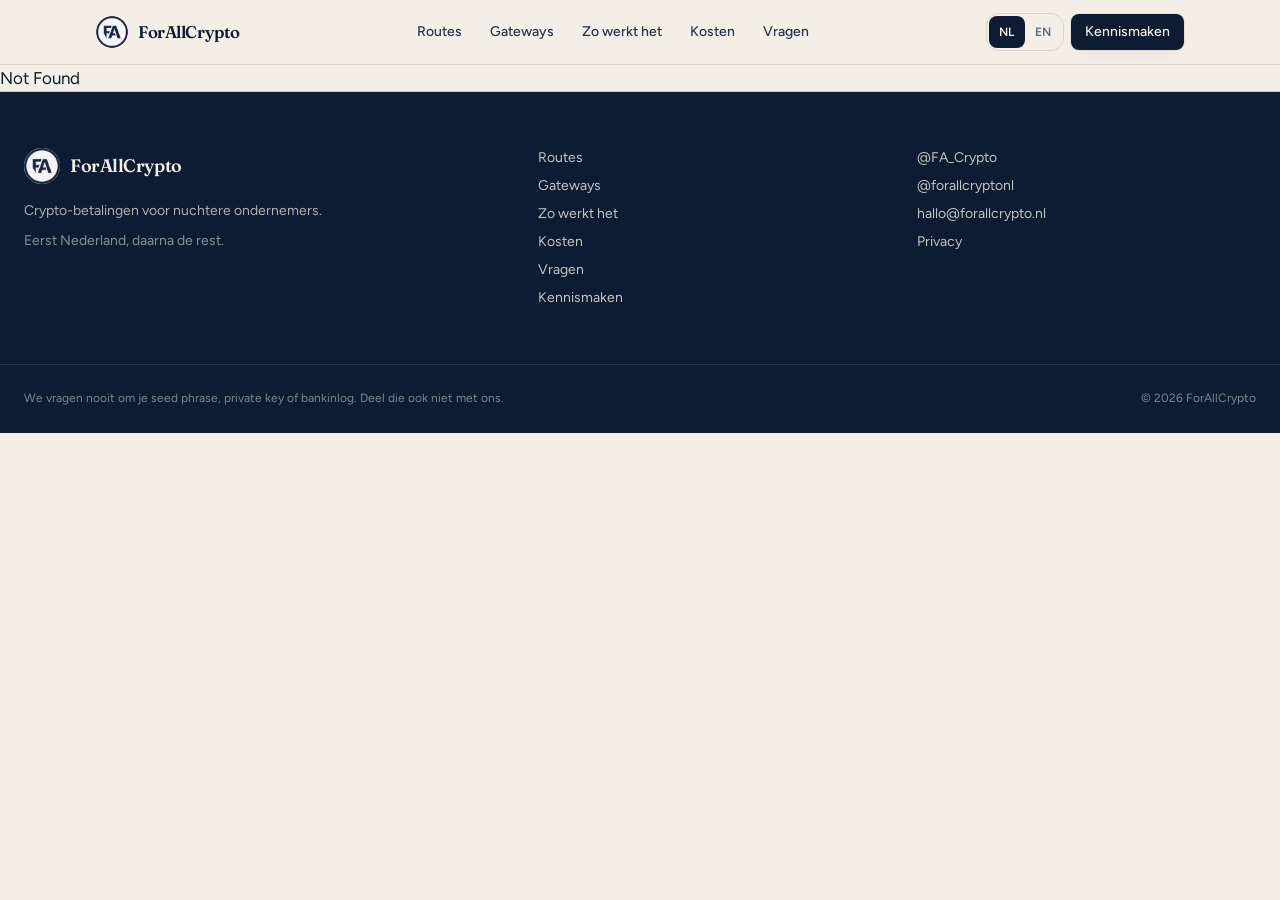
==== commit bd661af0: "Desktop hero: full-bleed split, no floating island" ====
--- a/index.html
+++ b/index.html
@@ -1 +1 @@
-<!DOCTYPE html><html lang="nl"><head><meta name="twitter:card" content="summary_large_image"><meta property="og:title" content="ForAllCrypto"><meta property="og:description" content="Accept crypto payments for your business."><meta charSet="utf-8"/><meta name="viewport" content="width=device-width, initial-scale=1"/><link rel="preload" as="image" href="/media/fa-avatar.jpg"/><link rel="preload" as="image" href="/media/hero-counter.jpg"/><link rel="preload" as="image" href="/media/route-winkel.jpg"/><link rel="preload" as="image" href="/media/route-webshop.jpg"/><link rel="preload" as="image" href="/media/route-link.jpg"/><link rel="preload" as="image" href="/media/interior.jpg"/><link rel="stylesheet" href="/assets/styles-CKbSG0Gy.css" data-precedence="default"/><link rel="stylesheet" href="https://fonts.googleapis.com/css2?family=Figtree:ital,wght@0,400;0,500;0,600;0,700;1,400&amp;family=Fraunces:opsz,wght@9..144,500;9..144,600;9..144,700&amp;family=IBM+Plex+Mono:wght@500&amp;display=swap" data-precedence="default"/><title>ForAllCrypto</title><meta name="description" content="Accepteer Bitcoin en crypto in je winkel, webshop of praktijk. ForAllCrypto richt CoinGate in — helder uitgelegd, getest voordat je live gaat."/><meta name="theme-color" content="#0D1B33"/><link rel="modulepreload" href="/assets/index-BmbKzqZY.js"/><link rel="modulepreload" href="/assets/routes-6L5iaZHK.js"/><link rel="modulepreload" href="/assets/check-yZWTmACW.js"/><link rel="modulepreload" href="/assets/accordion-CQ8THL-D.js"/><link rel="modulepreload" href="/assets/cost-calc-BBZwW2eU.js"/><link rel="icon" type="image/svg+xml" href="/favicon.svg"/><link rel="manifest" href="/__grok/manifest.webmanifest"/><link rel="apple-touch-icon" href="/__grok/icon-180.png"/><link rel="preconnect" href="https://fonts.googleapis.com"/><link rel="preconnect" href="https://fonts.gstatic.com" crossorigin="anonymous"/><meta name="apple-mobile-web-app-title" content="ForAllCrypto"><meta name="apple-mobile-web-app-status-bar-style" content="black"></head><body><div class="min-h-dvh bg-paper text-ink"><a href="#main" class="sr-only focus:not-sr-only focus:absolute focus:left-4 focus:top-4 focus:z-50 focus:rounded-md focus:bg-ink focus:px-3 focus:py-2 focus:text-paper">Ga naar de inhoud</a><header class="sticky top-0 z-40 border-b border-line/80 bg-paper/90 backdrop-blur-md"><div class="mx-auto flex h-16 max-w-7xl items-center justify-between gap-4 px-4 sm:px-6"><a aria-label="ForAllCrypto" class="shrink-0 active" href="/" data-status="active" aria-current="page"><span class="flex items-center gap-2.5"><img src="/media/fa-avatar.jpg" alt="" width="40" height="40" class="block rounded-full outline-1 -outline-offset-1 outline-ink/10 size-8"/><span class="font-display text-[1.05rem] font-semibold tracking-tight text-ink">ForAllCrypto</span></span></a><nav class="hidden items-center gap-7 lg:flex" aria-label="Hoofd"><a class="text-sm font-medium text-ink-soft transition-colors hover:text-ink active" href="/#routes" data-status="active" aria-current="page">Routes</a><a href="/gateways" class="text-sm font-medium text-ink-soft transition-colors hover:text-ink">Gateways</a><a href="/zo-werkt-het" class="text-sm font-medium text-ink-soft transition-colors hover:text-ink">Zo werkt het</a><a href="/kosten" class="text-sm font-medium text-ink-soft transition-colors hover:text-ink">Kosten</a><a href="/faq" class="text-sm font-medium text-ink-soft transition-colors hover:text-ink">Vragen</a></nav><div class="flex items-center gap-2"><div class="flex rounded-md p-0.5 shadow-[0_0_0_1px_rgba(13,27,51,0.12)]" role="group" aria-label="Language"><button type="button" class="h-8 min-w-9 rounded-sm px-2 text-xs font-semibold tracking-wide bg-ink text-paper" aria-pressed="true">NL</button><button type="button" class="h-8 min-w-9 rounded-sm px-2 text-xs font-semibold tracking-wide text-muted hover:text-ink" aria-pressed="false">EN</button></div><a href="/kennismaken" class="items-center justify-center gap-2 whitespace-nowrap font-medium transition-[transform,background-color,color,box-shadow,opacity] duration-150 ease-out focus-visible:outline-none focus-visible:ring-2 focus-visible:ring-ink/40 focus-visible:ring-offset-2 focus-visible:ring-offset-paper disabled:pointer-events-none disabled:opacity-40 active:not-disabled:scale-[0.96] [&amp;_svg]:pointer-events-none [&amp;_svg]:shrink-0 bg-ink text-paper shadow-border hover:bg-ink-soft h-9 rounded-sm px-3.5 text-sm hidden sm:inline-flex">Kennismaken</a><button type="button" class="inline-flex size-11 items-center justify-center rounded-md lg:hidden" aria-expanded="false" aria-label="Menu"><svg xmlns="http://www.w3.org/2000/svg" width="24" height="24" viewBox="0 0 24 24" fill="none" stroke="currentColor" stroke-width="2" stroke-linecap="round" stroke-linejoin="round" class="lucide lucide-menu size-5" aria-hidden="true"><path d="M4 12h16"></path><path d="M4 18h16"></path><path d="M4 6h16"></path></svg></button></div></div></header><!--$--><main id="main"><section class="relative flex min-h-[calc(100svh-4rem)] items-center overflow-hidden border-b border-line"><div class="mx-auto grid w-full max-w-7xl items-center gap-10 px-4 py-12 sm:px-6 lg:grid-cols-[1.05fr_0.95fr] lg:py-8"><div><p class="text-xs font-semibold uppercase tracking-[0.18em] text-steel">Voor winkels, webshops en dienstverleners</p><h1 class="mt-4 font-display text-[2.4rem] font-medium leading-[1.08] tracking-tight text-ink sm:text-6xl">Crypto aannemen. Zonder crypto-expert te zijn.</h1><p class="mt-6 max-w-xl text-lg leading-relaxed text-muted">ForAllCrypto richt crypto-betalingen in voor jouw zaak. We beginnen bij je kassa, checkout of factuur — niet bij de techniek. De aanbevolen route is CoinGate: EU-vergunning, uitbetaling in euro’s, ongeveer 1% per betaling.</p><div class="mt-8 flex flex-wrap gap-3"><a href="/kennismaken" class="inline-flex items-center justify-center gap-2 whitespace-nowrap font-medium transition-[transform,background-color,color,box-shadow,opacity] duration-150 ease-out focus-visible:outline-none focus-visible:ring-2 focus-visible:ring-ink/40 focus-visible:ring-offset-2 focus-visible:ring-offset-paper disabled:pointer-events-none disabled:opacity-40 active:not-disabled:scale-[0.96] [&amp;_svg]:pointer-events-none [&amp;_svg]:shrink-0 bg-ink text-paper shadow-border hover:bg-ink-soft h-12 rounded-lg px-6 text-[0.95rem]">Plan een kennismaking</a><a href="/zo-werkt-het" class="inline-flex items-center justify-center gap-2 whitespace-nowrap font-medium transition-[transform,background-color,color,box-shadow,opacity] duration-150 ease-out focus-visible:outline-none focus-visible:ring-2 focus-visible:ring-ink/40 focus-visible:ring-offset-2 focus-visible:ring-offset-paper disabled:pointer-events-none disabled:opacity-40 active:not-disabled:scale-[0.96] [&amp;_svg]:pointer-events-none [&amp;_svg]:shrink-0 bg-transparent text-ink shadow-[0_0_0_1px_rgba(13,27,51,0.18)] hover:bg-paper-2 h-12 rounded-lg px-6 text-[0.95rem]">Bekijk hoe het werkt</a></div><ul class="mt-8 flex flex-wrap gap-x-5 gap-y-2 text-sm font-medium text-ink-soft"><li class="flex items-center gap-2"><svg xmlns="http://www.w3.org/2000/svg" width="24" height="24" viewBox="0 0 24 24" fill="none" stroke="currentColor" stroke-width="2" stroke-linecap="round" stroke-linejoin="round" class="lucide lucide-check size-4 text-live" aria-hidden="true"><path d="M20 6 9 17l-5-5"></path></svg>Persoonlijke uitleg</li><li class="flex items-center gap-2"><svg xmlns="http://www.w3.org/2000/svg" width="24" height="24" viewBox="0 0 24 24" fill="none" stroke="currentColor" stroke-width="2" stroke-linecap="round" stroke-linejoin="round" class="lucide lucide-check size-4 text-live" aria-hidden="true"><path d="M20 6 9 17l-5-5"></path></svg>Inrichten en testen</li><li class="flex items-center gap-2"><svg xmlns="http://www.w3.org/2000/svg" width="24" height="24" viewBox="0 0 24 24" fill="none" stroke="currentColor" stroke-width="2" stroke-linecap="round" stroke-linejoin="round" class="lucide lucide-check size-4 text-live" aria-hidden="true"><path d="M20 6 9 17l-5-5"></path></svg>Euro’s op je rekening</li></ul><p class="mt-6 max-w-lg text-sm text-steel">Nederland hoort bij de drukste landen voor crypto-betalingen in Europa. Je klanten kunnen dit al.</p></div><div class="relative"><img src="/media/hero-counter.jpg" alt="" class="aspect-[16/10] w-full rounded-2xl object-cover shadow-border outline outline-1 -outline-offset-1 outline-ink/10"/><div class="absolute bottom-4 left-4 right-4 rounded-lg bg-paper/95 px-4 py-3 shadow-border sm:left-auto sm:right-4 sm:w-64"><p class="text-xs font-semibold uppercase tracking-[0.14em] text-steel">CoinGate</p><p class="mt-1 text-sm font-medium text-ink">1% · SEPA in euro’s · MiCA</p></div></div></div></section><section class="px-4 py-12 sm:px-6 sm:py-16 lg:py-20 bg-paper"><div class="mx-auto max-w-7xl"><div class="grid gap-12 lg:grid-cols-[0.9fr_1.1fr] lg:items-start"><div><p class="text-xs font-semibold uppercase tracking-[0.18em] text-steel">Herkenbaar</p><h2 class="mt-3 font-display text-3xl font-medium tracking-tight text-ink sm:text-4xl">Je wilt crypto accepteren, maar wel op een manier die je begrijpt.</h2><p class="mt-4 text-muted">ForAllCrypto begint niet bij techniek, maar bij jouw bedrijf. We brengen je betaalmoment in kaart, leggen de keuzes uit en richten alleen in wat bij je past.</p><a href="/kennismaken" class="inline-flex items-center justify-center gap-2 whitespace-nowrap font-medium transition-[transform,background-color,color,box-shadow,opacity] duration-150 ease-out focus-visible:outline-none focus-visible:ring-2 focus-visible:ring-ink/40 focus-visible:ring-offset-2 focus-visible:ring-offset-paper disabled:pointer-events-none disabled:opacity-40 active:not-disabled:scale-[0.96] [&amp;_svg]:pointer-events-none [&amp;_svg]:shrink-0 bg-ink text-paper shadow-border hover:bg-ink-soft h-11 rounded-md px-5 text-sm mt-8">Bespreek jouw situatie</a></div><ul class="grid gap-px overflow-hidden rounded-xl bg-line sm:grid-cols-2"><li class="bg-paper-2 px-5 py-5 text-[0.98rem] text-ink-soft">Past dit bij mijn klanten?</li><li class="bg-paper-2 px-5 py-5 text-[0.98rem] text-ink-soft">Kan ik in euro’s blijven rekenen?</li><li class="bg-paper-2 px-5 py-5 text-[0.98rem] text-ink-soft">Wat kost een betaling écht?</li><li class="bg-paper-2 px-5 py-5 text-[0.98rem] text-ink-soft">Moet ik zelf een wallet beheren?</li><li class="bg-paper-2 px-5 py-5 text-[0.98rem] text-ink-soft">Hoe leg ik dit uit aan mijn boekhouder?</li><li class="bg-paper-2 px-5 py-5 text-[0.98rem] text-ink-soft">Wie helpt als iets niet werkt?</li></ul></div></div></section><section class="px-4 py-12 sm:px-6 sm:py-16 lg:py-20 border-y border-line bg-paper-2/60"><div class="mx-auto max-w-7xl"><div class="grid items-center gap-12 lg:grid-cols-[1.1fr_0.9fr]"><div><p class="text-xs font-semibold uppercase tracking-[0.18em] text-steel">Aan de balie</p><h2 class="mt-3 max-w-xl font-display text-3xl font-medium tracking-tight text-ink sm:text-4xl">Wat je klant ziet. Wat jij ziet.</h2><p class="mt-4 max-w-xl text-muted">Geen app voor je klant, geen onrust in de rij. Bedrag invoeren, QR tonen, wachten op groen.</p><ol class="mt-8 space-y-2"><li><button type="button" class="flex w-full items-start gap-4 rounded-lg px-3 py-3 text-left transition-colors bg-ink text-paper"><span class="font-mono text-xs text-paper/60">01</span><span><span class="block font-medium">Bedrag</span><span class="mt-0.5 block text-sm text-paper/75">Jij of de kassa maakt een verzoek van €24,50.</span></span></button></li><li><button type="button" class="flex w-full items-start gap-4 rounded-lg px-3 py-3 text-left transition-colors hover:bg-paper-2"><span class="font-mono text-xs text-steel">02</span><span><span class="block font-medium">QR</span><span class="mt-0.5 block text-sm text-muted">De klant scant met de eigen wallet. Koers staat vast.</span></span></button></li><li><button type="button" class="flex w-full items-start gap-4 rounded-lg px-3 py-3 text-left transition-colors hover:bg-paper-2"><span class="font-mono text-xs text-steel">03</span><span><span class="block font-medium">Betaling</span><span class="mt-0.5 block text-sm text-muted">Bitcoin, Lightning, Litecoin, USDC of een andere ondersteunde munt.</span></span></button></li><li><button type="button" class="flex w-full items-start gap-4 rounded-lg px-3 py-3 text-left transition-colors hover:bg-paper-2"><span class="font-mono text-xs text-steel">04</span><span><span class="block font-medium">Bevestigd</span><span class="mt-0.5 block text-sm text-muted">Jij ziet groen. Uitbetaling volgt in euro’s, zoals afgesproken.</span></span></button></li></ol><button class="inline-flex items-center justify-center gap-2 whitespace-nowrap font-medium transition-[transform,background-color,color,box-shadow,opacity] duration-150 ease-out focus-visible:outline-none focus-visible:ring-2 focus-visible:ring-ink/40 focus-visible:ring-offset-2 focus-visible:ring-offset-paper disabled:pointer-events-none disabled:opacity-40 active:not-disabled:scale-[0.96] [&amp;_svg]:pointer-events-none [&amp;_svg]:shrink-0 bg-transparent text-ink shadow-[0_0_0_1px_rgba(13,27,51,0.18)] hover:bg-paper-2 h-9 rounded-sm px-3.5 text-sm mt-6">Opnieuw afspelen</button></div><div class="mx-auto w-full max-w-sm"><div class="rounded-2xl bg-ink p-3 shadow-border"><div class="rounded-xl bg-paper px-5 pb-6 pt-5"><div class="flex items-center justify-between text-xs text-steel"><span>ForAllCrypto · CoinGate</span><span class="tabular-nums">1<!-- -->/4</span></div><p class="mt-6 text-xs font-semibold uppercase tracking-[0.16em] text-steel">Te betalen</p><p class="mt-1 font-display text-4xl font-medium tracking-tight text-ink">24,50 <span class="text-xl text-muted">EUR</span></p><div class="mt-6 flex items-center justify-center rounded-lg bg-paper-2 p-6"><svg viewBox="0 0 120 120" class="size-40" aria-hidden="true"><rect width="120" height="120" fill="#F3EFE6"></rect><g transform="translate(8 8)"><rect x="0" y="0" width="32" height="32" fill="#0D1B33"></rect><rect x="6" y="6" width="20" height="20" fill="#F3EFE6"></rect><rect x="11" y="11" width="10" height="10" fill="#0D1B33"></rect></g><g transform="translate(80 8)"><rect x="0" y="0" width="32" height="32" fill="#0D1B33"></rect><rect x="6" y="6" width="20" height="20" fill="#F3EFE6"></rect><rect x="11" y="11" width="10" height="10" fill="#0D1B33"></rect></g><g transform="translate(8 80)"><rect x="0" y="0" width="32" height="32" fill="#0D1B33"></rect><rect x="6" y="6" width="20" height="20" fill="#F3EFE6"></rect><rect x="11" y="11" width="10" height="10" fill="#0D1B33"></rect></g><g fill="#0D1B33" opacity="0.35"><rect x="52" y="12" width="8" height="8"></rect><rect x="64" y="12" width="8" height="8"></rect><rect x="52" y="24" width="8" height="8"></rect><rect x="44" y="44" width="8" height="8"></rect><rect x="56" y="44" width="8" height="8"></rect><rect x="68" y="44" width="8" height="8"></rect><rect x="80" y="44" width="8" height="8"></rect><rect x="92" y="44" width="8" height="8"></rect><rect x="44" y="56" width="8" height="8"></rect><rect x="68" y="56" width="8" height="8"></rect><rect x="92" y="56" width="8" height="8"></rect><rect x="44" y="68" width="8" height="8"></rect><rect x="56" y="68" width="8" height="8"></rect><rect x="80" y="68" width="8" height="8"></rect><rect x="56" y="80" width="8" height="8"></rect><rect x="68" y="80" width="8" height="8"></rect><rect x="92" y="80" width="8" height="8"></rect><rect x="44" y="92" width="8" height="8"></rect><rect x="56" y="92" width="8" height="8"></rect><rect x="80" y="92" width="8" height="8"></rect><rect x="104" y="92" width="8" height="8"></rect></g></svg></div><div class="mt-5 rounded-md px-3 py-2 text-center text-sm font-medium bg-ink/5 text-ink-soft">Wachten op betaling</div></div></div></div></div></div></section><section class="px-4 py-12 sm:px-6 sm:py-16 lg:py-20"><div class="mx-auto max-w-7xl"><p class="text-xs font-semibold uppercase tracking-[0.18em] text-steel">Vier stappen</p><h2 class="mt-3 max-w-xl font-display text-3xl font-medium tracking-tight text-ink sm:text-4xl">Geen sprong in het diepe.</h2><p class="mt-3 max-w-xl text-muted">Eerst begrijpen wat past. Daarna pas kiezen, inrichten en testen.</p><ol class="mt-10 grid gap-4 md:grid-cols-2"><li class="rounded-xl bg-paper-2 p-6"><span class="font-mono text-xs text-steel">01</span><h3 class="mt-3 font-display text-xl font-medium text-ink">We leren je zaak kennen</h3><p class="mt-2 text-sm leading-relaxed text-muted">Waar betalen klanten, wat wil je toevoegen, wie doet de administratie. Dertig minuten is vaak genoeg.</p></li><li class="rounded-xl bg-paper-2 p-6"><span class="font-mono text-xs text-steel">02</span><h3 class="mt-3 font-display text-xl font-medium text-ink">Je kiest een betaalroute</h3><p class="mt-2 text-sm leading-relaxed text-muted">Balie, webshop, betaallink of maatwerk. Meestal CoinGate. Soms BTCPay of NOWPayments, als dat écht beter past.</p></li><li class="rounded-xl bg-paper-2 p-6"><span class="font-mono text-xs text-steel">03</span><h3 class="mt-3 font-display text-xl font-medium text-ink">Wij richten in en testen</h3><p class="mt-2 text-sm leading-relaxed text-muted">Account, plugin of POS, een echte testbetaling, en een korte instructie voor je team.</p></li><li class="rounded-xl bg-paper-2 p-6"><span class="font-mono text-xs text-steel">04</span><h3 class="mt-3 font-display text-xl font-medium text-ink">Je gaat rustig live</h3><p class="mt-2 text-sm leading-relaxed text-muted">Je weet waar status staat, hoe je rapporteert, en bij wie je aanklopt als iets afwijkt.</p></li></ol></div></section><section id="routes" class="px-4 py-12 sm:px-6 sm:py-16 lg:py-20 border-t border-line"><div class="mx-auto max-w-7xl"><p class="text-xs font-semibold uppercase tracking-[0.18em] text-steel">Oplossingen</p><h2 class="mt-3 max-w-xl font-display text-3xl font-medium tracking-tight text-ink sm:text-4xl">Een route die aansluit op je werkdag.</h2><p class="mt-3 max-w-xl text-muted">Eerst kijken waar de betaling plaatsvindt. Daarna pas over plugins praten.</p><div class="mt-10 grid gap-5 md:grid-cols-2"><a href="/winkel" class="group overflow-hidden rounded-xl bg-paper shadow-border"><img src="/media/route-winkel.jpg" alt="" class="aspect-[16/9] w-full object-cover transition-transform duration-500 ease-out group-hover:scale-[1.03]"/><div class="p-6"><p class="text-xs font-semibold uppercase tracking-[0.16em] text-steel">Winkel &amp; horeca</p><h3 class="mt-2 font-display text-2xl font-medium text-ink">Betalen aan de balie of tafel</h3><p class="mt-2 text-sm leading-relaxed text-muted">QR of POS-flow voor klanten in de zaak. Rustig, kassagericht, Lightning waar het snel moet.</p><span class="mt-4 inline-flex items-center gap-1.5 text-sm font-medium text-ink">Bekijk deze route<svg xmlns="http://www.w3.org/2000/svg" width="24" height="24" viewBox="0 0 24 24" fill="none" stroke="currentColor" stroke-width="2" stroke-linecap="round" stroke-linejoin="round" class="lucide lucide-arrow-right size-4 transition-transform group-hover:translate-x-0.5" aria-hidden="true"><path d="M5 12h14"></path><path d="m12 5 7 7-7 7"></path></svg></span></div></a><a href="/webshop" class="group overflow-hidden rounded-xl bg-paper shadow-border"><img src="/media/route-webshop.jpg" alt="" class="aspect-[16/9] w-full object-cover transition-transform duration-500 ease-out group-hover:scale-[1.03]"/><div class="p-6"><p class="text-xs font-semibold uppercase tracking-[0.16em] text-steel">Webshops</p><h3 class="mt-2 font-display text-2xl font-medium text-ink">Crypto naast je bestaande checkout</h3><p class="mt-2 text-sm leading-relaxed text-muted">WooCommerce, Shopify, Magento of PrestaShop via een bevestigde plugin. Geen tweede kassa.</p><span class="mt-4 inline-flex items-center gap-1.5 text-sm font-medium text-ink">Bekijk deze route<svg xmlns="http://www.w3.org/2000/svg" width="24" height="24" viewBox="0 0 24 24" fill="none" stroke="currentColor" stroke-width="2" stroke-linecap="round" stroke-linejoin="round" class="lucide lucide-arrow-right size-4 transition-transform group-hover:translate-x-0.5" aria-hidden="true"><path d="M5 12h14"></path><path d="m12 5 7 7-7 7"></path></svg></span></div></a><a href="/betaallink" class="group overflow-hidden rounded-xl bg-paper shadow-border"><img src="/media/route-link.jpg" alt="" class="aspect-[16/9] w-full object-cover transition-transform duration-500 ease-out group-hover:scale-[1.03]"/><div class="p-6"><p class="text-xs font-semibold uppercase tracking-[0.16em] text-steel">Dienstverleners</p><h3 class="mt-2 font-display text-2xl font-medium text-ink">Een link bij je offerte of factuur</h3><p class="mt-2 text-sm leading-relaxed text-muted">Stuur een betaalverzoek. De klant betaalt op de telefoon, jij ziet de status.</p><span class="mt-4 inline-flex items-center gap-1.5 text-sm font-medium text-ink">Bekijk deze route<svg xmlns="http://www.w3.org/2000/svg" width="24" height="24" viewBox="0 0 24 24" fill="none" stroke="currentColor" stroke-width="2" stroke-linecap="round" stroke-linejoin="round" class="lucide lucide-arrow-right size-4 transition-transform group-hover:translate-x-0.5" aria-hidden="true"><path d="M5 12h14"></path><path d="m12 5 7 7-7 7"></path></svg></span></div></a><a href="/maatwerk" class="group overflow-hidden rounded-xl bg-paper shadow-border"><img src="/media/interior.jpg" alt="" class="aspect-[16/9] w-full object-cover transition-transform duration-500 ease-out group-hover:scale-[1.03]"/><div class="p-6"><p class="text-xs font-semibold uppercase tracking-[0.16em] text-steel">Maatwerk</p><h3 class="mt-2 font-display text-2xl font-medium text-ink">Een route voor je eigen platform</h3><p class="mt-2 text-sm leading-relaxed text-muted">API, facturatie of een bijzondere stroom. Alleen als de standaardroute niet past.</p><span class="mt-4 inline-flex items-center gap-1.5 text-sm font-medium text-ink">Bekijk deze route<svg xmlns="http://www.w3.org/2000/svg" width="24" height="24" viewBox="0 0 24 24" fill="none" stroke="currentColor" stroke-width="2" stroke-linecap="round" stroke-linejoin="round" class="lucide lucide-arrow-right size-4 transition-transform group-hover:translate-x-0.5" aria-hidden="true"><path d="M5 12h14"></path><path d="m12 5 7 7-7 7"></path></svg></span></div></a></div></div></section><section class="px-4 py-12 sm:px-6 sm:py-16 lg:py-20 bg-ink text-paper"><div class="mx-auto max-w-7xl"><p class="text-xs font-semibold uppercase tracking-[0.18em] text-steel"><span class="text-paper/55">Drie wegen, één advies</span></p><h2 class="mt-3 max-w-2xl font-display text-3xl font-medium tracking-tight sm:text-4xl">CoinGate eerst. De rest als het moet.</h2><p class="mt-3 max-w-xl text-paper/70">Wij verkopen geen eigen betaalrails. We kiezen de processor die bij jouw zaak past en richten hem in tot hij werkt.</p><div class="mt-10 grid gap-4 lg:grid-cols-3"><article class="flex flex-col rounded-xl p-6 bg-paper text-ink"><div class="flex items-center justify-between gap-3"><h3 class="font-display text-2xl font-medium">CoinGate</h3><span class="rounded-full px-2.5 py-1 text-[0.7rem] font-semibold uppercase tracking-wide bg-ink text-paper">Aanbevolen</span></div><p class="mt-3 text-sm text-muted">De heldere route voor bijna elke Nederlandse zaak.</p><ul class="mt-5 flex-1 space-y-2"><li class="flex gap-2 text-sm"><svg xmlns="http://www.w3.org/2000/svg" width="24" height="24" viewBox="0 0 24 24" fill="none" stroke="currentColor" stroke-width="2" stroke-linecap="round" stroke-linejoin="round" class="lucide lucide-check mt-0.5 size-4 shrink-0 text-live" aria-hidden="true"><path d="M20 6 9 17l-5-5"></path></svg><span class="text-ink-soft">MiCA-vergunning in de EU (Bank of Lithuania)</span></li><li class="flex gap-2 text-sm"><svg xmlns="http://www.w3.org/2000/svg" width="24" height="24" viewBox="0 0 24 24" fill="none" stroke="currentColor" stroke-width="2" stroke-linecap="round" stroke-linejoin="round" class="lucide lucide-check mt-0.5 size-4 shrink-0 text-live" aria-hidden="true"><path d="M20 6 9 17l-5-5"></path></svg><span class="text-ink-soft">Uitbetaling in euro’s via SEPA, vanaf €50</span></li><li class="flex gap-2 text-sm"><svg xmlns="http://www.w3.org/2000/svg" width="24" height="24" viewBox="0 0 24 24" fill="none" stroke="currentColor" stroke-width="2" stroke-linecap="round" stroke-linejoin="round" class="lucide lucide-check mt-0.5 size-4 shrink-0 text-live" aria-hidden="true"><path d="M20 6 9 17l-5-5"></path></svg><span class="text-ink-soft">1% per betaling, geen maandkosten</span></li><li class="flex gap-2 text-sm"><svg xmlns="http://www.w3.org/2000/svg" width="24" height="24" viewBox="0 0 24 24" fill="none" stroke="currentColor" stroke-width="2" stroke-linecap="round" stroke-linejoin="round" class="lucide lucide-check mt-0.5 size-4 shrink-0 text-live" aria-hidden="true"><path d="M20 6 9 17l-5-5"></path></svg><span class="text-ink-soft">Plugins voor WooCommerce, Shopify, Magento, PrestaShop</span></li><li class="flex gap-2 text-sm"><svg xmlns="http://www.w3.org/2000/svg" width="24" height="24" viewBox="0 0 24 24" fill="none" stroke="currentColor" stroke-width="2" stroke-linecap="round" stroke-linejoin="round" class="lucide lucide-check mt-0.5 size-4 shrink-0 text-live" aria-hidden="true"><path d="M20 6 9 17l-5-5"></path></svg><span class="text-ink-soft">POS / QR voor in de zaak, Lightning inbegrepen</span></li><li class="flex gap-2 text-sm"><svg xmlns="http://www.w3.org/2000/svg" width="24" height="24" viewBox="0 0 24 24" fill="none" stroke="currentColor" stroke-width="2" stroke-linecap="round" stroke-linejoin="round" class="lucide lucide-check mt-0.5 size-4 shrink-0 text-live" aria-hidden="true"><path d="M20 6 9 17l-5-5"></path></svg><span class="text-ink-soft">BTC, LTC, DOGE, USDC, ETH en meer</span></li></ul><p class="mt-5 text-xs leading-relaxed text-steel">Geen Monero of DigiByte. Daarvoor kijken we naar NOWPayments of BTCPay.</p></article><article class="flex flex-col rounded-xl p-6 bg-paper/5 text-paper"><div class="flex items-center justify-between gap-3"><h3 class="font-display text-2xl font-medium">BTCPay Server</h3><span class="rounded-full px-2.5 py-1 text-[0.7rem] font-semibold uppercase tracking-wide bg-paper/10 text-paper/80">Zelf beheren</span></div><p class="mt-3 text-sm text-paper/70">Open source, 0% processorfee, jij houdt de sleutels.</p><ul class="mt-5 flex-1 space-y-2"><li class="flex gap-2 text-sm"><svg xmlns="http://www.w3.org/2000/svg" width="24" height="24" viewBox="0 0 24 24" fill="none" stroke="currentColor" stroke-width="2" stroke-linecap="round" stroke-linejoin="round" class="lucide lucide-check mt-0.5 size-4 shrink-0 text-paper/55" aria-hidden="true"><path d="M20 6 9 17l-5-5"></path></svg><span class="text-paper/80">Geen tussenpartij op de betaling zelf</span></li><li class="flex gap-2 text-sm"><svg xmlns="http://www.w3.org/2000/svg" width="24" height="24" viewBox="0 0 24 24" fill="none" stroke="currentColor" stroke-width="2" stroke-linecap="round" stroke-linejoin="round" class="lucide lucide-check mt-0.5 size-4 shrink-0 text-paper/55" aria-hidden="true"><path d="M20 6 9 17l-5-5"></path></svg><span class="text-paper/80">Lightning-first, sterk voor in-store snelheid</span></li><li class="flex gap-2 text-sm"><svg xmlns="http://www.w3.org/2000/svg" width="24" height="24" viewBox="0 0 24 24" fill="none" stroke="currentColor" stroke-width="2" stroke-linecap="round" stroke-linejoin="round" class="lucide lucide-check mt-0.5 size-4 shrink-0 text-paper/55" aria-hidden="true"><path d="M20 6 9 17l-5-5"></path></svg><span class="text-paper/80">Je host zelf of op een VPS</span></li><li class="flex gap-2 text-sm"><svg xmlns="http://www.w3.org/2000/svg" width="24" height="24" viewBox="0 0 24 24" fill="none" stroke="currentColor" stroke-width="2" stroke-linecap="round" stroke-linejoin="round" class="lucide lucide-check mt-0.5 size-4 shrink-0 text-paper/55" aria-hidden="true"><path d="M20 6 9 17l-5-5"></path></svg><span class="text-paper/80">Meer techniek, meer verantwoordelijkheid</span></li><li class="flex gap-2 text-sm"><svg xmlns="http://www.w3.org/2000/svg" width="24" height="24" viewBox="0 0 24 24" fill="none" stroke="currentColor" stroke-width="2" stroke-linecap="round" stroke-linejoin="round" class="lucide lucide-check mt-0.5 size-4 shrink-0 text-paper/55" aria-hidden="true"><path d="M20 6 9 17l-5-5"></path></svg><span class="text-paper/80">Goed als je zelf-custodie wilt</span></li></ul><p class="mt-5 text-xs leading-relaxed text-paper/50">Geen kant-en-klare euro-uitbetaling. Past bij wie de stack wil begrijpen.</p></article><article class="flex flex-col rounded-xl p-6 bg-paper/5 text-paper"><div class="flex items-center justify-between gap-3"><h3 class="font-display text-2xl font-medium">NOWPayments</h3><span class="rounded-full px-2.5 py-1 text-[0.7rem] font-semibold uppercase tracking-wide bg-paper/10 text-paper/80">Brede munten</span></div><p class="mt-3 text-sm text-paper/70">Als je meer altcoins nodig hebt, waaronder Monero.</p><ul class="mt-5 flex-1 space-y-2"><li class="flex gap-2 text-sm"><svg xmlns="http://www.w3.org/2000/svg" width="24" height="24" viewBox="0 0 24 24" fill="none" stroke="currentColor" stroke-width="2" stroke-linecap="round" stroke-linejoin="round" class="lucide lucide-check mt-0.5 size-4 shrink-0 text-paper/55" aria-hidden="true"><path d="M20 6 9 17l-5-5"></path></svg><span class="text-paper/80">Grote muntkeuze, inclusief privacy-coins</span></li><li class="flex gap-2 text-sm"><svg xmlns="http://www.w3.org/2000/svg" width="24" height="24" viewBox="0 0 24 24" fill="none" stroke="currentColor" stroke-width="2" stroke-linecap="round" stroke-linejoin="round" class="lucide lucide-check mt-0.5 size-4 shrink-0 text-paper/55" aria-hidden="true"><path d="M20 6 9 17l-5-5"></path></svg><span class="text-paper/80">Auto-convert naar de munt of fiat die je wilt</span></li><li class="flex gap-2 text-sm"><svg xmlns="http://www.w3.org/2000/svg" width="24" height="24" viewBox="0 0 24 24" fill="none" stroke="currentColor" stroke-width="2" stroke-linecap="round" stroke-linejoin="round" class="lucide lucide-check mt-0.5 size-4 shrink-0 text-paper/55" aria-hidden="true"><path d="M20 6 9 17l-5-5"></path></svg><span class="text-paper/80">Plugins en betaallinks</span></li><li class="flex gap-2 text-sm"><svg xmlns="http://www.w3.org/2000/svg" width="24" height="24" viewBox="0 0 24 24" fill="none" stroke="currentColor" stroke-width="2" stroke-linecap="round" stroke-linejoin="round" class="lucide lucide-check mt-0.5 size-4 shrink-0 text-paper/55" aria-hidden="true"><path d="M20 6 9 17l-5-5"></path></svg><span class="text-paper/80">Minder EU-vergunningsverhaal dan CoinGate</span></li></ul><p class="mt-5 text-xs leading-relaxed text-paper/50">Sterk als CoinGate de munt van je klant niet kent.</p></article></div><a href="/gateways" class="inline-flex items-center justify-center gap-2 whitespace-nowrap font-medium transition-[transform,background-color,color,box-shadow,opacity] duration-150 ease-out focus-visible:outline-none focus-visible:ring-2 focus-visible:ring-ink/40 focus-visible:ring-offset-2 focus-visible:ring-offset-paper disabled:pointer-events-none disabled:opacity-40 active:not-disabled:scale-[0.96] [&amp;_svg]:pointer-events-none [&amp;_svg]:shrink-0 bg-paper text-ink hover:bg-paper-2 h-11 rounded-md px-5 text-sm mt-8">Vergelijk alle drie</a></div></section><section class="px-4 py-12 sm:px-6 sm:py-16 lg:py-20"><div class="mx-auto max-w-7xl"><div class="rounded-2xl bg-paper p-6 shadow-border sm:p-10"><p class="text-xs font-semibold uppercase tracking-[0.18em] text-steel">Korte keuzehulp</p><h2 class="mt-3 max-w-xl font-display text-3xl font-medium tracking-tight text-ink sm:text-4xl">Welke route past waarschijnlijk bij jou?</h2><p class="mt-3 max-w-xl text-muted">Vier vragen. Geen verkoop. Je krijgt een eerste richting om samen verder te onderzoeken.</p><div class="mt-8"><div class="mb-6 flex gap-1.5" aria-hidden="true"><span class="h-1 flex-1 rounded-full bg-ink"></span><span class="h-1 flex-1 rounded-full bg-paper-3"></span><span class="h-1 flex-1 rounded-full bg-paper-3"></span><span class="h-1 flex-1 rounded-full bg-paper-3"></span></div><p class="font-display text-xl font-medium text-ink">Waar betalen je klanten?</p><div class="mt-5 grid gap-2 sm:grid-cols-2"><button type="button" class="min-h-12 rounded-lg px-4 py-3 text-left text-[0.98rem] font-medium transition-colors bg-paper-2 text-ink hover:bg-paper-3">Op locatie</button><button type="button" class="min-h-12 rounded-lg px-4 py-3 text-left text-[0.98rem] font-medium transition-colors bg-paper-2 text-ink hover:bg-paper-3">In een webshop</button><button type="button" class="min-h-12 rounded-lg px-4 py-3 text-left text-[0.98rem] font-medium transition-colors bg-paper-2 text-ink hover:bg-paper-3">Via factuur of offerte</button><button type="button" class="min-h-12 rounded-lg px-4 py-3 text-left text-[0.98rem] font-medium transition-colors bg-paper-2 text-ink hover:bg-paper-3">Een combinatie</button></div><div class="mt-6 flex gap-3"></div></div></div></div></section><section class="px-4 py-12 sm:px-6 sm:py-16 lg:py-20 border-t border-line"><div class="mx-auto max-w-7xl"><div class="grid gap-10 lg:grid-cols-2 lg:items-start"><div><p class="text-xs font-semibold uppercase tracking-[0.18em] text-steel">Kosten</p><h2 class="mt-3 font-display text-3xl font-medium tracking-tight text-ink sm:text-4xl">Eerst helderheid, dan pas aansluiten.</h2><p class="mt-3 max-w-md text-muted">Geen verrassingen achteraf. Processorfees zijn publiek. Onze inrichting spreek je vooraf af.</p><a href="/kosten" class="inline-flex items-center justify-center gap-2 whitespace-nowrap font-medium transition-[transform,background-color,color,box-shadow,opacity] duration-150 ease-out focus-visible:outline-none focus-visible:ring-2 focus-visible:ring-ink/40 focus-visible:ring-offset-2 focus-visible:ring-offset-paper disabled:pointer-events-none disabled:opacity-40 active:not-disabled:scale-[0.96] [&amp;_svg]:pointer-events-none [&amp;_svg]:shrink-0 bg-transparent text-ink shadow-[0_0_0_1px_rgba(13,27,51,0.18)] hover:bg-paper-2 h-11 rounded-md px-5 text-sm mt-8">Bekijk de kostenopbouw</a></div><div class="rounded-xl bg-paper-2 p-6 sm:p-8"><p class="text-sm font-semibold text-ink">Rekenvoorbeeld CoinGate</p><p class="mt-1 text-sm text-muted">Alleen de processor. Onze inrichting komt daar los bij.</p><label class="mt-6 block"><span class="flex items-center justify-between text-sm"><span class="text-muted">Omzet in crypto per maand</span><span class="font-medium tabular-nums text-ink">€ 5.000</span></span><input type="range" min="500" max="50000" step="500" class="mt-3 h-2 w-full cursor-pointer appearance-none rounded-full bg-paper-3 accent-ink" value="5000"/></label><dl class="mt-6 space-y-3 text-sm"><div class="flex items-baseline justify-between gap-4 border-b border-line pb-3"><dt class="text-muted">CoinGate 1%</dt><dd class="font-medium tabular-nums text-ink">€ 50</dd></div><div class="flex items-baseline justify-between gap-4 border-b border-line pb-3"><dt class="text-muted">SEPA-uitbetaling</dt><dd class="font-medium text-ink">Gratis (min. €50)</dd></div><div class="flex items-baseline justify-between gap-4"><dt class="text-muted">ForAllCrypto inrichting</dt><dd class="max-w-[16rem] text-right font-medium text-ink">Vooraf afgesproken, geen percentage over je omzet</dd></div></dl><p class="mt-5 text-xs leading-relaxed text-steel">Voorbeeld. CoinGate hanteert 1% per betaling op het standaardplan. Uitbetalingen, refunds en handmatige conversies hebben eigen regels. We lopen ze met je door.</p></div></div></div></section><section class="px-4 py-12 sm:px-6 sm:py-16 lg:py-20 bg-paper-2/60"><div class="mx-auto max-w-7xl"><p class="text-xs font-semibold uppercase tracking-[0.18em] text-steel">Vertrouwen</p><h2 class="mt-3 max-w-xl font-display text-3xl font-medium tracking-tight text-ink sm:text-4xl">Duidelijkheid hoort bij de dienst.</h2><div class="mt-8 grid gap-4 md:grid-cols-3"><article class="rounded-xl bg-paper p-6 shadow-border"><h3 class="font-display text-xl font-medium text-ink">Wij zijn geen wallet</h3><p class="mt-3 text-sm leading-relaxed text-muted">ForAllCrypto vraagt nooit om seed phrases of private keys. De processor verwerkt de betaling. Jij houdt toegang tot je eigen account.</p></article><article class="rounded-xl bg-paper p-6 shadow-border"><h3 class="font-display text-xl font-medium text-ink">Wie doet wat</h3><p class="mt-3 text-sm leading-relaxed text-muted">CoinGate, BTCPay of NOWPayments verwerkt. ForAllCrypto kiest, richt in, test en blijft aanspreekpunt. Dat staat voor livegang op papier.</p></article><article class="rounded-xl bg-paper p-6 shadow-border"><h3 class="font-display text-xl font-medium text-ink">Geen beleggingsadvies</h3><p class="mt-3 text-sm leading-relaxed text-muted">Crypto kent koers- en netwerkrisico. Wij richten een betaalmethode in, we verkopen je geen munten.</p></article></div><a href="/zo-werkt-het" class="inline-flex items-center justify-center gap-2 whitespace-nowrap font-medium transition-[transform,background-color,color,box-shadow,opacity] duration-150 ease-out focus-visible:outline-none focus-visible:ring-2 focus-visible:ring-ink/40 focus-visible:ring-offset-2 focus-visible:ring-offset-paper disabled:pointer-events-none disabled:opacity-40 active:not-disabled:scale-[0.96] [&amp;_svg]:pointer-events-none [&amp;_svg]:shrink-0 bg-transparent text-ink shadow-[0_0_0_1px_rgba(13,27,51,0.18)] hover:bg-paper-2 h-11 rounded-md px-5 text-sm mt-8">Lees hoe verantwoordelijkheden lopen</a></div></section><section class="px-4 py-12 sm:px-6 sm:py-16 lg:py-20"><div class="mx-auto max-w-7xl"><p class="text-xs font-semibold uppercase tracking-[0.18em] text-steel">Vragen</p><h2 class="mt-3 max-w-xl font-display text-3xl font-medium tracking-tight text-ink sm:text-4xl">Je vraag mag eenvoudig zijn. Ons antwoord ook.</h2><p class="mt-3 max-w-xl text-muted">Staat hij er niet tussen? Dan bespreken we hem zonder verkooppraat.</p><div class="mt-8 border-t border-line" data-orientation="vertical"><div data-state="closed" data-orientation="vertical" class="border-b border-line"><h3 data-orientation="vertical" data-state="closed" class="flex"><button type="button" aria-expanded="false" data-state="closed" data-orientation="vertical" id="radix-_R_1iit6_" class="flex flex-1 items-center justify-between gap-4 py-5 text-left text-[1.05rem] font-medium text-ink transition-colors hover:text-ink-soft [&amp;[data-state=open]&gt;svg]:rotate-180" data-radix-collection-item="">Wat is ForAllCrypto?<svg xmlns="http://www.w3.org/2000/svg" width="24" height="24" viewBox="0 0 24 24" fill="none" stroke="currentColor" stroke-width="2" stroke-linecap="round" stroke-linejoin="round" class="lucide lucide-chevron-down size-4 shrink-0 text-steel transition-transform duration-200" aria-hidden="true"><path d="m6 9 6 6 6-6"></path></svg></button></h3><div data-state="closed" id="radix-_R_9iit6_" hidden="" role="region" aria-labelledby="radix-_R_1iit6_" data-orientation="vertical" class="overflow-hidden data-[state=closed]:animate-none" style="--radix-accordion-content-height:var(--radix-collapsible-content-height);--radix-accordion-content-width:var(--radix-collapsible-content-width)"></div></div><div data-state="closed" data-orientation="vertical" class="border-b border-line"><h3 data-orientation="vertical" data-state="closed" class="flex"><button type="button" aria-expanded="false" data-state="closed" data-orientation="vertical" id="radix-_R_2iit6_" class="flex flex-1 items-center justify-between gap-4 py-5 text-left text-[1.05rem] font-medium text-ink transition-colors hover:text-ink-soft [&amp;[data-state=open]&gt;svg]:rotate-180" data-radix-collection-item="">Moet ik verstand hebben van crypto?<svg xmlns="http://www.w3.org/2000/svg" width="24" height="24" viewBox="0 0 24 24" fill="none" stroke="currentColor" stroke-width="2" stroke-linecap="round" stroke-linejoin="round" class="lucide lucide-chevron-down size-4 shrink-0 text-steel transition-transform duration-200" aria-hidden="true"><path d="m6 9 6 6 6-6"></path></svg></button></h3><div data-state="closed" id="radix-_R_aiit6_" hidden="" role="region" aria-labelledby="radix-_R_2iit6_" data-orientation="vertical" class="overflow-hidden data-[state=closed]:animate-none" style="--radix-accordion-content-height:var(--radix-collapsible-content-height);--radix-accordion-content-width:var(--radix-collapsible-content-width)"></div></div><div data-state="closed" data-orientation="vertical" class="border-b border-line"><h3 data-orientation="vertical" data-state="closed" class="flex"><button type="button" aria-expanded="false" data-state="closed" data-orientation="vertical" id="radix-_R_3iit6_" class="flex flex-1 items-center justify-between gap-4 py-5 text-left text-[1.05rem] font-medium text-ink transition-colors hover:text-ink-soft [&amp;[data-state=open]&gt;svg]:rotate-180" data-radix-collection-item="">Waarom CoinGate als eerste keuze?<svg xmlns="http://www.w3.org/2000/svg" width="24" height="24" viewBox="0 0 24 24" fill="none" stroke="currentColor" stroke-width="2" stroke-linecap="round" stroke-linejoin="round" class="lucide lucide-chevron-down size-4 shrink-0 text-steel transition-transform duration-200" aria-hidden="true"><path d="m6 9 6 6 6-6"></path></svg></button></h3><div data-state="closed" id="radix-_R_biit6_" hidden="" role="region" aria-labelledby="radix-_R_3iit6_" data-orientation="vertical" class="overflow-hidden data-[state=closed]:animate-none" style="--radix-accordion-content-height:var(--radix-collapsible-content-height);--radix-accordion-content-width:var(--radix-collapsible-content-width)"></div></div><div data-state="closed" data-orientation="vertical" class="border-b border-line"><h3 data-orientation="vertical" data-state="closed" class="flex"><button type="button" aria-expanded="false" data-state="closed" data-orientation="vertical" id="radix-_R_4iit6_" class="flex flex-1 items-center justify-between gap-4 py-5 text-left text-[1.05rem] font-medium text-ink transition-colors hover:text-ink-soft [&amp;[data-state=open]&gt;svg]:rotate-180" data-radix-collection-item="">Kan ik in euro’s blijven rekenen?<svg xmlns="http://www.w3.org/2000/svg" width="24" height="24" viewBox="0 0 24 24" fill="none" stroke="currentColor" stroke-width="2" stroke-linecap="round" stroke-linejoin="round" class="lucide lucide-chevron-down size-4 shrink-0 text-steel transition-transform duration-200" aria-hidden="true"><path d="m6 9 6 6 6-6"></path></svg></button></h3><div data-state="closed" id="radix-_R_ciit6_" hidden="" role="region" aria-labelledby="radix-_R_4iit6_" data-orientation="vertical" class="overflow-hidden data-[state=closed]:animate-none" style="--radix-accordion-content-height:var(--radix-collapsible-content-height);--radix-accordion-content-width:var(--radix-collapsible-content-width)"></div></div><div data-state="closed" data-orientation="vertical" class="border-b border-line"><h3 data-orientation="vertical" data-state="closed" class="flex"><button type="button" aria-expanded="false" data-state="closed" data-orientation="vertical" id="radix-_R_5iit6_" class="flex flex-1 items-center justify-between gap-4 py-5 text-left text-[1.05rem] font-medium text-ink transition-colors hover:text-ink-soft [&amp;[data-state=open]&gt;svg]:rotate-180" data-radix-collection-item="">Moet ik zelf een wallet beheren?<svg xmlns="http://www.w3.org/2000/svg" width="24" height="24" viewBox="0 0 24 24" fill="none" stroke="currentColor" stroke-width="2" stroke-linecap="round" stroke-linejoin="round" class="lucide lucide-chevron-down size-4 shrink-0 text-steel transition-transform duration-200" aria-hidden="true"><path d="m6 9 6 6 6-6"></path></svg></button></h3><div data-state="closed" id="radix-_R_diit6_" hidden="" role="region" aria-labelledby="radix-_R_5iit6_" data-orientation="vertical" class="overflow-hidden data-[state=closed]:animate-none" style="--radix-accordion-content-height:var(--radix-collapsible-content-height);--radix-accordion-content-width:var(--radix-collapsible-content-width)"></div></div><div data-state="closed" data-orientation="vertical" class="border-b border-line"><h3 data-orientation="vertical" data-state="closed" class="flex"><button type="button" aria-expanded="false" data-state="closed" data-orientation="vertical" id="radix-_R_6iit6_" class="flex flex-1 items-center justify-between gap-4 py-5 text-left text-[1.05rem] font-medium text-ink transition-colors hover:text-ink-soft [&amp;[data-state=open]&gt;svg]:rotate-180" data-radix-collection-item="">Wat als de koers beweegt tijdens de betaling?<svg xmlns="http://www.w3.org/2000/svg" width="24" height="24" viewBox="0 0 24 24" fill="none" stroke="currentColor" stroke-width="2" stroke-linecap="round" stroke-linejoin="round" class="lucide lucide-chevron-down size-4 shrink-0 text-steel transition-transform duration-200" aria-hidden="true"><path d="m6 9 6 6 6-6"></path></svg></button></h3><div data-state="closed" id="radix-_R_eiit6_" hidden="" role="region" aria-labelledby="radix-_R_6iit6_" data-orientation="vertical" class="overflow-hidden data-[state=closed]:animate-none" style="--radix-accordion-content-height:var(--radix-collapsible-content-height);--radix-accordion-content-width:var(--radix-collapsible-content-width)"></div></div></div><a href="/faq" class="inline-flex items-center justify-center gap-2 whitespace-nowrap font-medium transition-[transform,background-color,color,box-shadow,opacity] duration-150 ease-out focus-visible:outline-none focus-visible:ring-2 focus-visible:ring-ink/40 focus-visible:ring-offset-2 focus-visible:ring-offset-paper disabled:pointer-events-none disabled:opacity-40 active:not-disabled:scale-[0.96] [&amp;_svg]:pointer-events-none [&amp;_svg]:shrink-0 bg-transparent text-ink shadow-[0_0_0_1px_rgba(13,27,51,0.18)] hover:bg-paper-2 h-11 rounded-md px-5 text-sm mt-8">Alle vragen</a></div></section><section class="px-4 py-12 sm:px-6 sm:py-16 lg:py-20 border-t border-line bg-ink text-paper"><div class="mx-auto max-w-7xl"><div class="grid gap-10 lg:grid-cols-[1.1fr_0.9fr] lg:items-center"><div><p class="text-xs font-semibold uppercase tracking-[0.18em] text-steel"><span class="text-paper/55">Gratis kennismaken</span></p><h2 class="mt-3 font-display text-3xl font-medium tracking-tight sm:text-5xl">Vertel hoe klanten nu bij je betalen.</h2><p class="mt-4 max-w-lg text-paper/70">In een rustig gesprek brengen we je situatie in kaart. Je krijgt een eerste richting en zit nergens aan vast.</p><ul class="mt-6 space-y-2"><li class="flex items-center gap-2 text-sm text-paper/80"><svg xmlns="http://www.w3.org/2000/svg" width="24" height="24" viewBox="0 0 24 24" fill="none" stroke="currentColor" stroke-width="2" stroke-linecap="round" stroke-linejoin="round" class="lucide lucide-check size-4 text-paper/50" aria-hidden="true"><path d="M20 6 9 17l-5-5"></path></svg>Bespreek je huidige betaalproces</li><li class="flex items-center gap-2 text-sm text-paper/80"><svg xmlns="http://www.w3.org/2000/svg" width="24" height="24" viewBox="0 0 24 24" fill="none" stroke="currentColor" stroke-width="2" stroke-linecap="round" stroke-linejoin="round" class="lucide lucide-check size-4 text-paper/50" aria-hidden="true"><path d="M20 6 9 17l-5-5"></path></svg>Krijg uitleg over mogelijke routes</li><li class="flex items-center gap-2 text-sm text-paper/80"><svg xmlns="http://www.w3.org/2000/svg" width="24" height="24" viewBox="0 0 24 24" fill="none" stroke="currentColor" stroke-width="2" stroke-linecap="round" stroke-linejoin="round" class="lucide lucide-check size-4 text-paper/50" aria-hidden="true"><path d="M20 6 9 17l-5-5"></path></svg>Bepaal zelf of je verder wilt</li></ul><a href="/kennismaken" class="inline-flex items-center justify-center gap-2 whitespace-nowrap font-medium transition-[transform,background-color,color,box-shadow,opacity] duration-150 ease-out focus-visible:outline-none focus-visible:ring-2 focus-visible:ring-ink/40 focus-visible:ring-offset-2 focus-visible:ring-offset-paper disabled:pointer-events-none disabled:opacity-40 active:not-disabled:scale-[0.96] [&amp;_svg]:pointer-events-none [&amp;_svg]:shrink-0 bg-paper text-ink hover:bg-paper-2 h-12 rounded-lg px-6 text-[0.95rem] mt-8">Plan mijn kennismaking</a><p class="mt-4 text-sm text-paper/50">Persoonlijk contact · Nederland, ook internationaal</p></div><img src="/media/interior.jpg" alt="" class="aspect-[4/3] w-full rounded-xl object-cover outline outline-1 -outline-offset-1 outline-paper/10"/></div></div></section></main><!--/$--><footer class="border-t border-line bg-ink text-paper"><div class="mx-auto grid max-w-7xl gap-10 px-4 py-14 sm:px-6 md:grid-cols-[1.4fr_1fr_1fr]"><div><span class="flex items-center gap-2.5"><img src="/media/fa-avatar.jpg" alt="" width="40" height="40" class="block rounded-full outline-1 -outline-offset-1 outline-ink/10 size-9"/><span class="font-display text-lg font-semibold tracking-tight">ForAllCrypto</span></span><p class="mt-4 max-w-sm text-sm leading-relaxed text-paper/70">Crypto-betalingen voor nuchtere ondernemers.</p><p class="mt-2 text-sm text-paper/55">Eerst Nederland, daarna de rest.</p></div><div class="flex flex-col gap-2 text-sm"><a href="/winkel" class="text-paper/80 hover:text-paper">Routes</a><a href="/gateways" class="text-paper/80 hover:text-paper">Gateways</a><a href="/zo-werkt-het" class="text-paper/80 hover:text-paper">Zo werkt het</a><a href="/kosten" class="text-paper/80 hover:text-paper">Kosten</a><a href="/faq" class="text-paper/80 hover:text-paper">Vragen</a><a href="/kennismaken" class="text-paper/80 hover:text-paper">Kennismaken</a></div><div class="flex flex-col gap-2 text-sm"><a href="https://x.com/FA_Crypto" target="_blank" rel="noreferrer" class="text-paper/80 hover:text-paper">@FA_Crypto</a><a href="https://x.com/forallcryptonl" target="_blank" rel="noreferrer" class="text-paper/80 hover:text-paper">@forallcryptonl</a><a href="mailto:hallo@forallcrypto.nl" class="text-paper/80 hover:text-paper">hallo@forallcrypto.nl</a><a href="/privacy" class="text-paper/80 hover:text-paper">Privacy</a></div></div><div class="border-t border-paper/10"><div class="mx-auto flex max-w-7xl flex-col gap-3 px-4 py-6 text-xs leading-relaxed text-paper/50 sm:flex-row sm:items-center sm:justify-between sm:px-6"><p>We vragen nooit om je seed phrase, private key of bankinlog. Deel die ook niet met ons.</p><p>© <!-- -->2026<!-- --> <!-- -->ForAllCrypto</p></div></div></footer></div><script class="$tsr" id="$tsr-stream-barrier">(self.$R=self.$R||{})["tsr"]=[];self.$_TSR={h(){this.hydrated=!0,this.c()},e(){this.streamEnded=!0,this.c()},c(){this.hydrated&&this.streamEnded&&(delete self.$_TSR,delete self.$R.tsr)},p(e){this.initialized?e():this.buffer.push(e)},buffer:[]};$_TSR.router=($R=>$R[0]={manifest:$R[1]={routes:$R[2]={__root__:$R[3]={preloads:$R[4]=["/assets/index-BmbKzqZY.js"],scripts:$R[5]=[$R[6]={attrs:$R[7]={type:"module",async:!0,src:"/assets/index-BmbKzqZY.js"}}]},"/":$R[8]={preloads:$R[9]=["/assets/routes-6L5iaZHK.js","/assets/check-yZWTmACW.js","/assets/accordion-CQ8THL-D.js","/assets/cost-calc-BBZwW2eU.js"]}}},matches:$R[10]=[$R[11]={i:"__root__ ",u:1788982457426,s:"success",ssr:!0},$R[12]={i:"  ",u:1788982457426,s:"success",ssr:!0}]})($R["tsr"]);$_TSR.e();document.currentScript.remove()</script><script type="module" async="" src="/assets/index-BmbKzqZY.js"></script></body></html>+<!DOCTYPE html><html lang="nl"><head><meta name="twitter:card" content="summary_large_image"><meta property="og:title" content="ForAllCrypto"><meta property="og:description" content="Accept crypto payments for your business."><meta charSet="utf-8"/><meta name="viewport" content="width=device-width, initial-scale=1"/><link rel="preload" as="image" href="/media/fa-avatar.jpg"/><link rel="preload" as="image" href="/media/hero-counter.jpg"/><link rel="preload" as="image" href="/media/route-winkel.jpg"/><link rel="preload" as="image" href="/media/route-webshop.jpg"/><link rel="preload" as="image" href="/media/route-link.jpg"/><link rel="preload" as="image" href="/media/interior.jpg"/><link rel="stylesheet" href="/assets/styles-FxVXV0yW.css" data-precedence="default"/><link rel="stylesheet" href="https://fonts.googleapis.com/css2?family=Figtree:ital,wght@0,400;0,500;0,600;0,700;1,400&amp;family=Fraunces:opsz,wght@9..144,500;9..144,600;9..144,700&amp;family=IBM+Plex+Mono:wght@500&amp;display=swap" data-precedence="default"/><title>ForAllCrypto</title><meta name="description" content="Accepteer Bitcoin en crypto in je winkel, webshop of praktijk. ForAllCrypto richt CoinGate in — helder uitgelegd, getest voordat je live gaat."/><meta name="theme-color" content="#0D1B33"/><link rel="modulepreload" href="/assets/index-4ipa4KNB.js"/><link rel="modulepreload" href="/assets/routes-Buz2Fbtu.js"/><link rel="modulepreload" href="/assets/check-CQfGKYXy.js"/><link rel="modulepreload" href="/assets/accordion-D3Lb4lXe.js"/><link rel="modulepreload" href="/assets/cost-calc-Wp7L-7px.js"/><link rel="icon" type="image/svg+xml" href="/favicon.svg"/><link rel="manifest" href="/__grok/manifest.webmanifest"/><link rel="apple-touch-icon" href="/__grok/icon-180.png"/><link rel="preconnect" href="https://fonts.googleapis.com"/><link rel="preconnect" href="https://fonts.gstatic.com" crossorigin="anonymous"/><meta name="apple-mobile-web-app-title" content="ForAllCrypto"><meta name="apple-mobile-web-app-status-bar-style" content="black"></head><body><div class="min-h-dvh bg-paper text-ink"><a href="#main" class="sr-only focus:not-sr-only focus:absolute focus:left-4 focus:top-4 focus:z-50 focus:rounded-md focus:bg-ink focus:px-3 focus:py-2 focus:text-paper">Ga naar de inhoud</a><header class="sticky top-0 z-40 border-b border-line/80 bg-paper/90 backdrop-blur-md"><div class="flex h-16 items-center justify-between gap-4 px-5 sm:px-8 lg:px-16 xl:px-24"><a aria-label="ForAllCrypto" class="shrink-0 active" href="/" data-status="active" aria-current="page"><span class="flex items-center gap-2.5"><img src="/media/fa-avatar.jpg" alt="" width="40" height="40" class="block rounded-full outline-1 -outline-offset-1 outline-ink/10 size-8"/><span class="font-display text-[1.05rem] font-semibold tracking-tight text-ink">ForAllCrypto</span></span></a><nav class="hidden items-center gap-7 lg:flex" aria-label="Hoofd"><a class="text-sm font-medium text-ink-soft transition-colors hover:text-ink active" href="/#routes" data-status="active" aria-current="page">Routes</a><a href="/gateways" class="text-sm font-medium text-ink-soft transition-colors hover:text-ink">Gateways</a><a href="/zo-werkt-het" class="text-sm font-medium text-ink-soft transition-colors hover:text-ink">Zo werkt het</a><a href="/kosten" class="text-sm font-medium text-ink-soft transition-colors hover:text-ink">Kosten</a><a href="/faq" class="text-sm font-medium text-ink-soft transition-colors hover:text-ink">Vragen</a></nav><div class="flex items-center gap-2"><div class="flex rounded-md p-0.5 shadow-[0_0_0_1px_rgba(13,27,51,0.12)]" role="group" aria-label="Language"><button type="button" class="h-8 min-w-9 rounded-sm px-2 text-xs font-semibold tracking-wide bg-ink text-paper" aria-pressed="true">NL</button><button type="button" class="h-8 min-w-9 rounded-sm px-2 text-xs font-semibold tracking-wide text-muted hover:text-ink" aria-pressed="false">EN</button></div><a href="/kennismaken" class="items-center justify-center gap-2 whitespace-nowrap font-medium transition-[transform,background-color,color,box-shadow,opacity] duration-150 ease-out focus-visible:outline-none focus-visible:ring-2 focus-visible:ring-ink/40 focus-visible:ring-offset-2 focus-visible:ring-offset-paper disabled:pointer-events-none disabled:opacity-40 active:not-disabled:scale-[0.96] [&amp;_svg]:pointer-events-none [&amp;_svg]:shrink-0 bg-ink text-paper shadow-border hover:bg-ink-soft h-9 rounded-sm px-3.5 text-sm hidden sm:inline-flex">Kennismaken</a><button type="button" class="inline-flex size-11 items-center justify-center rounded-md lg:hidden" aria-expanded="false" aria-label="Menu"><svg xmlns="http://www.w3.org/2000/svg" width="24" height="24" viewBox="0 0 24 24" fill="none" stroke="currentColor" stroke-width="2" stroke-linecap="round" stroke-linejoin="round" class="lucide lucide-menu size-5" aria-hidden="true"><path d="M4 12h16"></path><path d="M4 18h16"></path><path d="M4 6h16"></path></svg></button></div></div></header><!--$--><main id="main"><section class="border-b border-line"><div class="grid lg:min-h-[min(46rem,calc(100svh-4rem))] lg:grid-cols-2"><div class="flex flex-col justify-center px-5 py-10 sm:px-8 sm:py-14 lg:px-16 lg:py-16 xl:px-24"><p class="text-xs font-semibold uppercase tracking-[0.18em] text-steel">Voor winkels, webshops en dienstverleners</p><h1 class="mt-4 max-w-[18ch] font-display text-4xl font-medium leading-[1.06] tracking-tight text-ink sm:text-5xl lg:text-6xl xl:text-[4.25rem]">Crypto aannemen. Zonder crypto-expert te zijn.</h1><p class="mt-6 max-w-xl text-lg leading-relaxed text-muted">ForAllCrypto richt crypto-betalingen in voor jouw zaak. We beginnen bij je kassa, checkout of factuur — niet bij de techniek. De aanbevolen route is CoinGate: EU-vergunning, uitbetaling in euro’s, ongeveer 1% per betaling.</p><div class="mt-8 flex flex-wrap gap-3"><a href="/kennismaken" class="inline-flex items-center justify-center gap-2 whitespace-nowrap font-medium transition-[transform,background-color,color,box-shadow,opacity] duration-150 ease-out focus-visible:outline-none focus-visible:ring-2 focus-visible:ring-ink/40 focus-visible:ring-offset-2 focus-visible:ring-offset-paper disabled:pointer-events-none disabled:opacity-40 active:not-disabled:scale-[0.96] [&amp;_svg]:pointer-events-none [&amp;_svg]:shrink-0 bg-ink text-paper shadow-border hover:bg-ink-soft h-12 rounded-lg px-6 text-[0.95rem]">Plan een kennismaking</a><a href="/zo-werkt-het" class="inline-flex items-center justify-center gap-2 whitespace-nowrap font-medium transition-[transform,background-color,color,box-shadow,opacity] duration-150 ease-out focus-visible:outline-none focus-visible:ring-2 focus-visible:ring-ink/40 focus-visible:ring-offset-2 focus-visible:ring-offset-paper disabled:pointer-events-none disabled:opacity-40 active:not-disabled:scale-[0.96] [&amp;_svg]:pointer-events-none [&amp;_svg]:shrink-0 bg-transparent text-ink shadow-[0_0_0_1px_rgba(13,27,51,0.18)] hover:bg-paper-2 h-12 rounded-lg px-6 text-[0.95rem]">Bekijk hoe het werkt</a></div><ul class="mt-8 flex flex-wrap gap-x-5 gap-y-2 text-sm font-medium text-ink-soft"><li class="flex items-center gap-2"><svg xmlns="http://www.w3.org/2000/svg" width="24" height="24" viewBox="0 0 24 24" fill="none" stroke="currentColor" stroke-width="2" stroke-linecap="round" stroke-linejoin="round" class="lucide lucide-check size-4 text-live" aria-hidden="true"><path d="M20 6 9 17l-5-5"></path></svg>Persoonlijke uitleg</li><li class="flex items-center gap-2"><svg xmlns="http://www.w3.org/2000/svg" width="24" height="24" viewBox="0 0 24 24" fill="none" stroke="currentColor" stroke-width="2" stroke-linecap="round" stroke-linejoin="round" class="lucide lucide-check size-4 text-live" aria-hidden="true"><path d="M20 6 9 17l-5-5"></path></svg>Inrichten en testen</li><li class="flex items-center gap-2"><svg xmlns="http://www.w3.org/2000/svg" width="24" height="24" viewBox="0 0 24 24" fill="none" stroke="currentColor" stroke-width="2" stroke-linecap="round" stroke-linejoin="round" class="lucide lucide-check size-4 text-live" aria-hidden="true"><path d="M20 6 9 17l-5-5"></path></svg>Euro’s op je rekening</li></ul><p class="mt-6 max-w-lg text-sm text-steel">Nederland hoort bij de drukste landen voor crypto-betalingen in Europa. Je klanten kunnen dit al.</p></div><div class="relative min-h-[16rem] sm:min-h-[22rem] lg:min-h-full"><img src="/media/hero-counter.jpg" alt="" class="absolute inset-0 h-full w-full object-cover"/><div class="absolute bottom-5 left-5 right-5 rounded-lg bg-paper/95 px-4 py-3 shadow-border sm:left-auto sm:right-5 sm:w-64"><p class="text-xs font-semibold uppercase tracking-[0.14em] text-steel">CoinGate</p><p class="mt-1 text-sm font-medium text-ink">1% · SEPA in euro’s · MiCA</p></div></div></div></section><section class="px-4 py-12 sm:px-6 sm:py-16 lg:py-20 bg-paper"><div class="mx-auto max-w-7xl"><div class="grid gap-12 lg:grid-cols-[0.9fr_1.1fr] lg:items-start"><div><p class="text-xs font-semibold uppercase tracking-[0.18em] text-steel">Herkenbaar</p><h2 class="mt-3 font-display text-3xl font-medium tracking-tight text-ink sm:text-4xl">Je wilt crypto accepteren, maar wel op een manier die je begrijpt.</h2><p class="mt-4 text-muted">ForAllCrypto begint niet bij techniek, maar bij jouw bedrijf. We brengen je betaalmoment in kaart, leggen de keuzes uit en richten alleen in wat bij je past.</p><a href="/kennismaken" class="inline-flex items-center justify-center gap-2 whitespace-nowrap font-medium transition-[transform,background-color,color,box-shadow,opacity] duration-150 ease-out focus-visible:outline-none focus-visible:ring-2 focus-visible:ring-ink/40 focus-visible:ring-offset-2 focus-visible:ring-offset-paper disabled:pointer-events-none disabled:opacity-40 active:not-disabled:scale-[0.96] [&amp;_svg]:pointer-events-none [&amp;_svg]:shrink-0 bg-ink text-paper shadow-border hover:bg-ink-soft h-11 rounded-md px-5 text-sm mt-8">Bespreek jouw situatie</a></div><ul class="grid gap-px overflow-hidden rounded-xl bg-line sm:grid-cols-2"><li class="bg-paper-2 px-5 py-5 text-[0.98rem] text-ink-soft">Past dit bij mijn klanten?</li><li class="bg-paper-2 px-5 py-5 text-[0.98rem] text-ink-soft">Kan ik in euro’s blijven rekenen?</li><li class="bg-paper-2 px-5 py-5 text-[0.98rem] text-ink-soft">Wat kost een betaling écht?</li><li class="bg-paper-2 px-5 py-5 text-[0.98rem] text-ink-soft">Moet ik zelf een wallet beheren?</li><li class="bg-paper-2 px-5 py-5 text-[0.98rem] text-ink-soft">Hoe leg ik dit uit aan mijn boekhouder?</li><li class="bg-paper-2 px-5 py-5 text-[0.98rem] text-ink-soft">Wie helpt als iets niet werkt?</li></ul></div></div></section><section class="px-4 py-12 sm:px-6 sm:py-16 lg:py-20 border-y border-line bg-paper-2/60"><div class="mx-auto max-w-7xl"><div class="grid items-center gap-12 lg:grid-cols-[1.1fr_0.9fr]"><div><p class="text-xs font-semibold uppercase tracking-[0.18em] text-steel">Aan de balie</p><h2 class="mt-3 max-w-xl font-display text-3xl font-medium tracking-tight text-ink sm:text-4xl">Wat je klant ziet. Wat jij ziet.</h2><p class="mt-4 max-w-xl text-muted">Geen app voor je klant, geen onrust in de rij. Bedrag invoeren, QR tonen, wachten op groen.</p><ol class="mt-8 space-y-2"><li><button type="button" class="flex w-full items-start gap-4 rounded-lg px-3 py-3 text-left transition-colors bg-ink text-paper"><span class="font-mono text-xs text-paper/60">01</span><span><span class="block font-medium">Bedrag</span><span class="mt-0.5 block text-sm text-paper/75">Jij of de kassa maakt een verzoek van €24,50.</span></span></button></li><li><button type="button" class="flex w-full items-start gap-4 rounded-lg px-3 py-3 text-left transition-colors hover:bg-paper-2"><span class="font-mono text-xs text-steel">02</span><span><span class="block font-medium">QR</span><span class="mt-0.5 block text-sm text-muted">De klant scant met de eigen wallet. Koers staat vast.</span></span></button></li><li><button type="button" class="flex w-full items-start gap-4 rounded-lg px-3 py-3 text-left transition-colors hover:bg-paper-2"><span class="font-mono text-xs text-steel">03</span><span><span class="block font-medium">Betaling</span><span class="mt-0.5 block text-sm text-muted">Bitcoin, Lightning, Litecoin, USDC of een andere ondersteunde munt.</span></span></button></li><li><button type="button" class="flex w-full items-start gap-4 rounded-lg px-3 py-3 text-left transition-colors hover:bg-paper-2"><span class="font-mono text-xs text-steel">04</span><span><span class="block font-medium">Bevestigd</span><span class="mt-0.5 block text-sm text-muted">Jij ziet groen. Uitbetaling volgt in euro’s, zoals afgesproken.</span></span></button></li></ol><button class="inline-flex items-center justify-center gap-2 whitespace-nowrap font-medium transition-[transform,background-color,color,box-shadow,opacity] duration-150 ease-out focus-visible:outline-none focus-visible:ring-2 focus-visible:ring-ink/40 focus-visible:ring-offset-2 focus-visible:ring-offset-paper disabled:pointer-events-none disabled:opacity-40 active:not-disabled:scale-[0.96] [&amp;_svg]:pointer-events-none [&amp;_svg]:shrink-0 bg-transparent text-ink shadow-[0_0_0_1px_rgba(13,27,51,0.18)] hover:bg-paper-2 h-9 rounded-sm px-3.5 text-sm mt-6">Opnieuw afspelen</button></div><div class="mx-auto w-full max-w-sm"><div class="rounded-2xl bg-ink p-3 shadow-border"><div class="rounded-xl bg-paper px-5 pb-6 pt-5"><div class="flex items-center justify-between text-xs text-steel"><span>ForAllCrypto · CoinGate</span><span class="tabular-nums">1<!-- -->/4</span></div><p class="mt-6 text-xs font-semibold uppercase tracking-[0.16em] text-steel">Te betalen</p><p class="mt-1 font-display text-4xl font-medium tracking-tight text-ink">24,50 <span class="text-xl text-muted">EUR</span></p><div class="mt-6 flex items-center justify-center rounded-lg bg-paper-2 p-6"><svg viewBox="0 0 120 120" class="size-40" aria-hidden="true"><rect width="120" height="120" fill="#F3EFE6"></rect><g transform="translate(8 8)"><rect x="0" y="0" width="32" height="32" fill="#0D1B33"></rect><rect x="6" y="6" width="20" height="20" fill="#F3EFE6"></rect><rect x="11" y="11" width="10" height="10" fill="#0D1B33"></rect></g><g transform="translate(80 8)"><rect x="0" y="0" width="32" height="32" fill="#0D1B33"></rect><rect x="6" y="6" width="20" height="20" fill="#F3EFE6"></rect><rect x="11" y="11" width="10" height="10" fill="#0D1B33"></rect></g><g transform="translate(8 80)"><rect x="0" y="0" width="32" height="32" fill="#0D1B33"></rect><rect x="6" y="6" width="20" height="20" fill="#F3EFE6"></rect><rect x="11" y="11" width="10" height="10" fill="#0D1B33"></rect></g><g fill="#0D1B33" opacity="0.35"><rect x="52" y="12" width="8" height="8"></rect><rect x="64" y="12" width="8" height="8"></rect><rect x="52" y="24" width="8" height="8"></rect><rect x="44" y="44" width="8" height="8"></rect><rect x="56" y="44" width="8" height="8"></rect><rect x="68" y="44" width="8" height="8"></rect><rect x="80" y="44" width="8" height="8"></rect><rect x="92" y="44" width="8" height="8"></rect><rect x="44" y="56" width="8" height="8"></rect><rect x="68" y="56" width="8" height="8"></rect><rect x="92" y="56" width="8" height="8"></rect><rect x="44" y="68" width="8" height="8"></rect><rect x="56" y="68" width="8" height="8"></rect><rect x="80" y="68" width="8" height="8"></rect><rect x="56" y="80" width="8" height="8"></rect><rect x="68" y="80" width="8" height="8"></rect><rect x="92" y="80" width="8" height="8"></rect><rect x="44" y="92" width="8" height="8"></rect><rect x="56" y="92" width="8" height="8"></rect><rect x="80" y="92" width="8" height="8"></rect><rect x="104" y="92" width="8" height="8"></rect></g></svg></div><div class="mt-5 rounded-md px-3 py-2 text-center text-sm font-medium bg-ink/5 text-ink-soft">Wachten op betaling</div></div></div></div></div></div></section><section class="px-4 py-12 sm:px-6 sm:py-16 lg:py-20"><div class="mx-auto max-w-7xl"><p class="text-xs font-semibold uppercase tracking-[0.18em] text-steel">Vier stappen</p><h2 class="mt-3 max-w-xl font-display text-3xl font-medium tracking-tight text-ink sm:text-4xl">Geen sprong in het diepe.</h2><p class="mt-3 max-w-xl text-muted">Eerst begrijpen wat past. Daarna pas kiezen, inrichten en testen.</p><ol class="mt-10 grid gap-4 md:grid-cols-2"><li class="rounded-xl bg-paper-2 p-6"><span class="font-mono text-xs text-steel">01</span><h3 class="mt-3 font-display text-xl font-medium text-ink">We leren je zaak kennen</h3><p class="mt-2 text-sm leading-relaxed text-muted">Waar betalen klanten, wat wil je toevoegen, wie doet de administratie. Dertig minuten is vaak genoeg.</p></li><li class="rounded-xl bg-paper-2 p-6"><span class="font-mono text-xs text-steel">02</span><h3 class="mt-3 font-display text-xl font-medium text-ink">Je kiest een betaalroute</h3><p class="mt-2 text-sm leading-relaxed text-muted">Balie, webshop, betaallink of maatwerk. Meestal CoinGate. Soms BTCPay of NOWPayments, als dat écht beter past.</p></li><li class="rounded-xl bg-paper-2 p-6"><span class="font-mono text-xs text-steel">03</span><h3 class="mt-3 font-display text-xl font-medium text-ink">Wij richten in en testen</h3><p class="mt-2 text-sm leading-relaxed text-muted">Account, plugin of POS, een echte testbetaling, en een korte instructie voor je team.</p></li><li class="rounded-xl bg-paper-2 p-6"><span class="font-mono text-xs text-steel">04</span><h3 class="mt-3 font-display text-xl font-medium text-ink">Je gaat rustig live</h3><p class="mt-2 text-sm leading-relaxed text-muted">Je weet waar status staat, hoe je rapporteert, en bij wie je aanklopt als iets afwijkt.</p></li></ol></div></section><section id="routes" class="px-4 py-12 sm:px-6 sm:py-16 lg:py-20 border-t border-line"><div class="mx-auto max-w-7xl"><p class="text-xs font-semibold uppercase tracking-[0.18em] text-steel">Oplossingen</p><h2 class="mt-3 max-w-xl font-display text-3xl font-medium tracking-tight text-ink sm:text-4xl">Een route die aansluit op je werkdag.</h2><p class="mt-3 max-w-xl text-muted">Eerst kijken waar de betaling plaatsvindt. Daarna pas over plugins praten.</p><div class="mt-10 grid gap-5 md:grid-cols-2"><a href="/winkel" class="group overflow-hidden rounded-xl bg-paper shadow-border"><img src="/media/route-winkel.jpg" alt="" class="aspect-[16/9] w-full object-cover transition-transform duration-500 ease-out group-hover:scale-[1.03]"/><div class="p-6"><p class="text-xs font-semibold uppercase tracking-[0.16em] text-steel">Winkel &amp; horeca</p><h3 class="mt-2 font-display text-2xl font-medium text-ink">Betalen aan de balie of tafel</h3><p class="mt-2 text-sm leading-relaxed text-muted">QR of POS-flow voor klanten in de zaak. Rustig, kassagericht, Lightning waar het snel moet.</p><span class="mt-4 inline-flex items-center gap-1.5 text-sm font-medium text-ink">Bekijk deze route<svg xmlns="http://www.w3.org/2000/svg" width="24" height="24" viewBox="0 0 24 24" fill="none" stroke="currentColor" stroke-width="2" stroke-linecap="round" stroke-linejoin="round" class="lucide lucide-arrow-right size-4 transition-transform group-hover:translate-x-0.5" aria-hidden="true"><path d="M5 12h14"></path><path d="m12 5 7 7-7 7"></path></svg></span></div></a><a href="/webshop" class="group overflow-hidden rounded-xl bg-paper shadow-border"><img src="/media/route-webshop.jpg" alt="" class="aspect-[16/9] w-full object-cover transition-transform duration-500 ease-out group-hover:scale-[1.03]"/><div class="p-6"><p class="text-xs font-semibold uppercase tracking-[0.16em] text-steel">Webshops</p><h3 class="mt-2 font-display text-2xl font-medium text-ink">Crypto naast je bestaande checkout</h3><p class="mt-2 text-sm leading-relaxed text-muted">WooCommerce, Shopify, Magento of PrestaShop via een bevestigde plugin. Geen tweede kassa.</p><span class="mt-4 inline-flex items-center gap-1.5 text-sm font-medium text-ink">Bekijk deze route<svg xmlns="http://www.w3.org/2000/svg" width="24" height="24" viewBox="0 0 24 24" fill="none" stroke="currentColor" stroke-width="2" stroke-linecap="round" stroke-linejoin="round" class="lucide lucide-arrow-right size-4 transition-transform group-hover:translate-x-0.5" aria-hidden="true"><path d="M5 12h14"></path><path d="m12 5 7 7-7 7"></path></svg></span></div></a><a href="/betaallink" class="group overflow-hidden rounded-xl bg-paper shadow-border"><img src="/media/route-link.jpg" alt="" class="aspect-[16/9] w-full object-cover transition-transform duration-500 ease-out group-hover:scale-[1.03]"/><div class="p-6"><p class="text-xs font-semibold uppercase tracking-[0.16em] text-steel">Dienstverleners</p><h3 class="mt-2 font-display text-2xl font-medium text-ink">Een link bij je offerte of factuur</h3><p class="mt-2 text-sm leading-relaxed text-muted">Stuur een betaalverzoek. De klant betaalt op de telefoon, jij ziet de status.</p><span class="mt-4 inline-flex items-center gap-1.5 text-sm font-medium text-ink">Bekijk deze route<svg xmlns="http://www.w3.org/2000/svg" width="24" height="24" viewBox="0 0 24 24" fill="none" stroke="currentColor" stroke-width="2" stroke-linecap="round" stroke-linejoin="round" class="lucide lucide-arrow-right size-4 transition-transform group-hover:translate-x-0.5" aria-hidden="true"><path d="M5 12h14"></path><path d="m12 5 7 7-7 7"></path></svg></span></div></a><a href="/maatwerk" class="group overflow-hidden rounded-xl bg-paper shadow-border"><img src="/media/interior.jpg" alt="" class="aspect-[16/9] w-full object-cover transition-transform duration-500 ease-out group-hover:scale-[1.03]"/><div class="p-6"><p class="text-xs font-semibold uppercase tracking-[0.16em] text-steel">Maatwerk</p><h3 class="mt-2 font-display text-2xl font-medium text-ink">Een route voor je eigen platform</h3><p class="mt-2 text-sm leading-relaxed text-muted">API, facturatie of een bijzondere stroom. Alleen als de standaardroute niet past.</p><span class="mt-4 inline-flex items-center gap-1.5 text-sm font-medium text-ink">Bekijk deze route<svg xmlns="http://www.w3.org/2000/svg" width="24" height="24" viewBox="0 0 24 24" fill="none" stroke="currentColor" stroke-width="2" stroke-linecap="round" stroke-linejoin="round" class="lucide lucide-arrow-right size-4 transition-transform group-hover:translate-x-0.5" aria-hidden="true"><path d="M5 12h14"></path><path d="m12 5 7 7-7 7"></path></svg></span></div></a></div></div></section><section class="px-4 py-12 sm:px-6 sm:py-16 lg:py-20 bg-ink text-paper"><div class="mx-auto max-w-7xl"><p class="text-xs font-semibold uppercase tracking-[0.18em] text-steel"><span class="text-paper/55">Drie wegen, één advies</span></p><h2 class="mt-3 max-w-2xl font-display text-3xl font-medium tracking-tight sm:text-4xl">CoinGate eerst. De rest als het moet.</h2><p class="mt-3 max-w-xl text-paper/70">Wij verkopen geen eigen betaalrails. We kiezen de processor die bij jouw zaak past en richten hem in tot hij werkt.</p><div class="mt-10 grid gap-4 lg:grid-cols-3"><article class="flex flex-col rounded-xl p-6 bg-paper text-ink"><div class="flex items-center justify-between gap-3"><h3 class="font-display text-2xl font-medium">CoinGate</h3><span class="rounded-full px-2.5 py-1 text-[0.7rem] font-semibold uppercase tracking-wide bg-ink text-paper">Aanbevolen</span></div><p class="mt-3 text-sm text-muted">De heldere route voor bijna elke Nederlandse zaak.</p><ul class="mt-5 flex-1 space-y-2"><li class="flex gap-2 text-sm"><svg xmlns="http://www.w3.org/2000/svg" width="24" height="24" viewBox="0 0 24 24" fill="none" stroke="currentColor" stroke-width="2" stroke-linecap="round" stroke-linejoin="round" class="lucide lucide-check mt-0.5 size-4 shrink-0 text-live" aria-hidden="true"><path d="M20 6 9 17l-5-5"></path></svg><span class="text-ink-soft">MiCA-vergunning in de EU (Bank of Lithuania)</span></li><li class="flex gap-2 text-sm"><svg xmlns="http://www.w3.org/2000/svg" width="24" height="24" viewBox="0 0 24 24" fill="none" stroke="currentColor" stroke-width="2" stroke-linecap="round" stroke-linejoin="round" class="lucide lucide-check mt-0.5 size-4 shrink-0 text-live" aria-hidden="true"><path d="M20 6 9 17l-5-5"></path></svg><span class="text-ink-soft">Uitbetaling in euro’s via SEPA, vanaf €50</span></li><li class="flex gap-2 text-sm"><svg xmlns="http://www.w3.org/2000/svg" width="24" height="24" viewBox="0 0 24 24" fill="none" stroke="currentColor" stroke-width="2" stroke-linecap="round" stroke-linejoin="round" class="lucide lucide-check mt-0.5 size-4 shrink-0 text-live" aria-hidden="true"><path d="M20 6 9 17l-5-5"></path></svg><span class="text-ink-soft">1% per betaling, geen maandkosten</span></li><li class="flex gap-2 text-sm"><svg xmlns="http://www.w3.org/2000/svg" width="24" height="24" viewBox="0 0 24 24" fill="none" stroke="currentColor" stroke-width="2" stroke-linecap="round" stroke-linejoin="round" class="lucide lucide-check mt-0.5 size-4 shrink-0 text-live" aria-hidden="true"><path d="M20 6 9 17l-5-5"></path></svg><span class="text-ink-soft">Plugins voor WooCommerce, Shopify, Magento, PrestaShop</span></li><li class="flex gap-2 text-sm"><svg xmlns="http://www.w3.org/2000/svg" width="24" height="24" viewBox="0 0 24 24" fill="none" stroke="currentColor" stroke-width="2" stroke-linecap="round" stroke-linejoin="round" class="lucide lucide-check mt-0.5 size-4 shrink-0 text-live" aria-hidden="true"><path d="M20 6 9 17l-5-5"></path></svg><span class="text-ink-soft">POS / QR voor in de zaak, Lightning inbegrepen</span></li><li class="flex gap-2 text-sm"><svg xmlns="http://www.w3.org/2000/svg" width="24" height="24" viewBox="0 0 24 24" fill="none" stroke="currentColor" stroke-width="2" stroke-linecap="round" stroke-linejoin="round" class="lucide lucide-check mt-0.5 size-4 shrink-0 text-live" aria-hidden="true"><path d="M20 6 9 17l-5-5"></path></svg><span class="text-ink-soft">BTC, LTC, DOGE, USDC, ETH en meer</span></li></ul><p class="mt-5 text-xs leading-relaxed text-steel">Geen Monero of DigiByte. Daarvoor kijken we naar NOWPayments of BTCPay.</p></article><article class="flex flex-col rounded-xl p-6 bg-paper/5 text-paper"><div class="flex items-center justify-between gap-3"><h3 class="font-display text-2xl font-medium">BTCPay Server</h3><span class="rounded-full px-2.5 py-1 text-[0.7rem] font-semibold uppercase tracking-wide bg-paper/10 text-paper/80">Zelf beheren</span></div><p class="mt-3 text-sm text-paper/70">Open source, 0% processorfee, jij houdt de sleutels.</p><ul class="mt-5 flex-1 space-y-2"><li class="flex gap-2 text-sm"><svg xmlns="http://www.w3.org/2000/svg" width="24" height="24" viewBox="0 0 24 24" fill="none" stroke="currentColor" stroke-width="2" stroke-linecap="round" stroke-linejoin="round" class="lucide lucide-check mt-0.5 size-4 shrink-0 text-paper/55" aria-hidden="true"><path d="M20 6 9 17l-5-5"></path></svg><span class="text-paper/80">Geen tussenpartij op de betaling zelf</span></li><li class="flex gap-2 text-sm"><svg xmlns="http://www.w3.org/2000/svg" width="24" height="24" viewBox="0 0 24 24" fill="none" stroke="currentColor" stroke-width="2" stroke-linecap="round" stroke-linejoin="round" class="lucide lucide-check mt-0.5 size-4 shrink-0 text-paper/55" aria-hidden="true"><path d="M20 6 9 17l-5-5"></path></svg><span class="text-paper/80">Lightning-first, sterk voor in-store snelheid</span></li><li class="flex gap-2 text-sm"><svg xmlns="http://www.w3.org/2000/svg" width="24" height="24" viewBox="0 0 24 24" fill="none" stroke="currentColor" stroke-width="2" stroke-linecap="round" stroke-linejoin="round" class="lucide lucide-check mt-0.5 size-4 shrink-0 text-paper/55" aria-hidden="true"><path d="M20 6 9 17l-5-5"></path></svg><span class="text-paper/80">Je host zelf of op een VPS</span></li><li class="flex gap-2 text-sm"><svg xmlns="http://www.w3.org/2000/svg" width="24" height="24" viewBox="0 0 24 24" fill="none" stroke="currentColor" stroke-width="2" stroke-linecap="round" stroke-linejoin="round" class="lucide lucide-check mt-0.5 size-4 shrink-0 text-paper/55" aria-hidden="true"><path d="M20 6 9 17l-5-5"></path></svg><span class="text-paper/80">Meer techniek, meer verantwoordelijkheid</span></li><li class="flex gap-2 text-sm"><svg xmlns="http://www.w3.org/2000/svg" width="24" height="24" viewBox="0 0 24 24" fill="none" stroke="currentColor" stroke-width="2" stroke-linecap="round" stroke-linejoin="round" class="lucide lucide-check mt-0.5 size-4 shrink-0 text-paper/55" aria-hidden="true"><path d="M20 6 9 17l-5-5"></path></svg><span class="text-paper/80">Goed als je zelf-custodie wilt</span></li></ul><p class="mt-5 text-xs leading-relaxed text-paper/50">Geen kant-en-klare euro-uitbetaling. Past bij wie de stack wil begrijpen.</p></article><article class="flex flex-col rounded-xl p-6 bg-paper/5 text-paper"><div class="flex items-center justify-between gap-3"><h3 class="font-display text-2xl font-medium">NOWPayments</h3><span class="rounded-full px-2.5 py-1 text-[0.7rem] font-semibold uppercase tracking-wide bg-paper/10 text-paper/80">Brede munten</span></div><p class="mt-3 text-sm text-paper/70">Als je meer altcoins nodig hebt, waaronder Monero.</p><ul class="mt-5 flex-1 space-y-2"><li class="flex gap-2 text-sm"><svg xmlns="http://www.w3.org/2000/svg" width="24" height="24" viewBox="0 0 24 24" fill="none" stroke="currentColor" stroke-width="2" stroke-linecap="round" stroke-linejoin="round" class="lucide lucide-check mt-0.5 size-4 shrink-0 text-paper/55" aria-hidden="true"><path d="M20 6 9 17l-5-5"></path></svg><span class="text-paper/80">Grote muntkeuze, inclusief privacy-coins</span></li><li class="flex gap-2 text-sm"><svg xmlns="http://www.w3.org/2000/svg" width="24" height="24" viewBox="0 0 24 24" fill="none" stroke="currentColor" stroke-width="2" stroke-linecap="round" stroke-linejoin="round" class="lucide lucide-check mt-0.5 size-4 shrink-0 text-paper/55" aria-hidden="true"><path d="M20 6 9 17l-5-5"></path></svg><span class="text-paper/80">Auto-convert naar de munt of fiat die je wilt</span></li><li class="flex gap-2 text-sm"><svg xmlns="http://www.w3.org/2000/svg" width="24" height="24" viewBox="0 0 24 24" fill="none" stroke="currentColor" stroke-width="2" stroke-linecap="round" stroke-linejoin="round" class="lucide lucide-check mt-0.5 size-4 shrink-0 text-paper/55" aria-hidden="true"><path d="M20 6 9 17l-5-5"></path></svg><span class="text-paper/80">Plugins en betaallinks</span></li><li class="flex gap-2 text-sm"><svg xmlns="http://www.w3.org/2000/svg" width="24" height="24" viewBox="0 0 24 24" fill="none" stroke="currentColor" stroke-width="2" stroke-linecap="round" stroke-linejoin="round" class="lucide lucide-check mt-0.5 size-4 shrink-0 text-paper/55" aria-hidden="true"><path d="M20 6 9 17l-5-5"></path></svg><span class="text-paper/80">Minder EU-vergunningsverhaal dan CoinGate</span></li></ul><p class="mt-5 text-xs leading-relaxed text-paper/50">Sterk als CoinGate de munt van je klant niet kent.</p></article></div><a href="/gateways" class="inline-flex items-center justify-center gap-2 whitespace-nowrap font-medium transition-[transform,background-color,color,box-shadow,opacity] duration-150 ease-out focus-visible:outline-none focus-visible:ring-2 focus-visible:ring-ink/40 focus-visible:ring-offset-2 focus-visible:ring-offset-paper disabled:pointer-events-none disabled:opacity-40 active:not-disabled:scale-[0.96] [&amp;_svg]:pointer-events-none [&amp;_svg]:shrink-0 bg-paper text-ink hover:bg-paper-2 h-11 rounded-md px-5 text-sm mt-8">Vergelijk alle drie</a></div></section><section class="px-4 py-12 sm:px-6 sm:py-16 lg:py-20"><div class="mx-auto max-w-7xl"><div class="rounded-2xl bg-paper p-6 shadow-border sm:p-10"><p class="text-xs font-semibold uppercase tracking-[0.18em] text-steel">Korte keuzehulp</p><h2 class="mt-3 max-w-xl font-display text-3xl font-medium tracking-tight text-ink sm:text-4xl">Welke route past waarschijnlijk bij jou?</h2><p class="mt-3 max-w-xl text-muted">Vier vragen. Geen verkoop. Je krijgt een eerste richting om samen verder te onderzoeken.</p><div class="mt-8"><div class="mb-6 flex gap-1.5" aria-hidden="true"><span class="h-1 flex-1 rounded-full bg-ink"></span><span class="h-1 flex-1 rounded-full bg-paper-3"></span><span class="h-1 flex-1 rounded-full bg-paper-3"></span><span class="h-1 flex-1 rounded-full bg-paper-3"></span></div><p class="font-display text-xl font-medium text-ink">Waar betalen je klanten?</p><div class="mt-5 grid gap-2 sm:grid-cols-2"><button type="button" class="min-h-12 rounded-lg px-4 py-3 text-left text-[0.98rem] font-medium transition-colors bg-paper-2 text-ink hover:bg-paper-3">Op locatie</button><button type="button" class="min-h-12 rounded-lg px-4 py-3 text-left text-[0.98rem] font-medium transition-colors bg-paper-2 text-ink hover:bg-paper-3">In een webshop</button><button type="button" class="min-h-12 rounded-lg px-4 py-3 text-left text-[0.98rem] font-medium transition-colors bg-paper-2 text-ink hover:bg-paper-3">Via factuur of offerte</button><button type="button" class="min-h-12 rounded-lg px-4 py-3 text-left text-[0.98rem] font-medium transition-colors bg-paper-2 text-ink hover:bg-paper-3">Een combinatie</button></div><div class="mt-6 flex gap-3"></div></div></div></div></section><section class="px-4 py-12 sm:px-6 sm:py-16 lg:py-20 border-t border-line"><div class="mx-auto max-w-7xl"><div class="grid gap-10 lg:grid-cols-2 lg:items-start"><div><p class="text-xs font-semibold uppercase tracking-[0.18em] text-steel">Kosten</p><h2 class="mt-3 font-display text-3xl font-medium tracking-tight text-ink sm:text-4xl">Eerst helderheid, dan pas aansluiten.</h2><p class="mt-3 max-w-md text-muted">Geen verrassingen achteraf. Processorfees zijn publiek. Onze inrichting spreek je vooraf af.</p><a href="/kosten" class="inline-flex items-center justify-center gap-2 whitespace-nowrap font-medium transition-[transform,background-color,color,box-shadow,opacity] duration-150 ease-out focus-visible:outline-none focus-visible:ring-2 focus-visible:ring-ink/40 focus-visible:ring-offset-2 focus-visible:ring-offset-paper disabled:pointer-events-none disabled:opacity-40 active:not-disabled:scale-[0.96] [&amp;_svg]:pointer-events-none [&amp;_svg]:shrink-0 bg-transparent text-ink shadow-[0_0_0_1px_rgba(13,27,51,0.18)] hover:bg-paper-2 h-11 rounded-md px-5 text-sm mt-8">Bekijk de kostenopbouw</a></div><div class="rounded-xl bg-paper-2 p-6 sm:p-8"><p class="text-sm font-semibold text-ink">Rekenvoorbeeld CoinGate</p><p class="mt-1 text-sm text-muted">Alleen de processor. Onze inrichting komt daar los bij.</p><label class="mt-6 block"><span class="flex items-center justify-between text-sm"><span class="text-muted">Omzet in crypto per maand</span><span class="font-medium tabular-nums text-ink">€ 5.000</span></span><input type="range" min="500" max="50000" step="500" class="mt-3 h-2 w-full cursor-pointer appearance-none rounded-full bg-paper-3 accent-ink" value="5000"/></label><dl class="mt-6 space-y-3 text-sm"><div class="flex items-baseline justify-between gap-4 border-b border-line pb-3"><dt class="text-muted">CoinGate 1%</dt><dd class="font-medium tabular-nums text-ink">€ 50</dd></div><div class="flex items-baseline justify-between gap-4 border-b border-line pb-3"><dt class="text-muted">SEPA-uitbetaling</dt><dd class="font-medium text-ink">Gratis (min. €50)</dd></div><div class="flex items-baseline justify-between gap-4"><dt class="text-muted">ForAllCrypto inrichting</dt><dd class="max-w-[16rem] text-right font-medium text-ink">Vooraf afgesproken, geen percentage over je omzet</dd></div></dl><p class="mt-5 text-xs leading-relaxed text-steel">Voorbeeld. CoinGate hanteert 1% per betaling op het standaardplan. Uitbetalingen, refunds en handmatige conversies hebben eigen regels. We lopen ze met je door.</p></div></div></div></section><section class="px-4 py-12 sm:px-6 sm:py-16 lg:py-20 bg-paper-2/60"><div class="mx-auto max-w-7xl"><p class="text-xs font-semibold uppercase tracking-[0.18em] text-steel">Vertrouwen</p><h2 class="mt-3 max-w-xl font-display text-3xl font-medium tracking-tight text-ink sm:text-4xl">Duidelijkheid hoort bij de dienst.</h2><div class="mt-8 grid gap-4 md:grid-cols-3"><article class="rounded-xl bg-paper p-6 shadow-border"><h3 class="font-display text-xl font-medium text-ink">Wij zijn geen wallet</h3><p class="mt-3 text-sm leading-relaxed text-muted">ForAllCrypto vraagt nooit om seed phrases of private keys. De processor verwerkt de betaling. Jij houdt toegang tot je eigen account.</p></article><article class="rounded-xl bg-paper p-6 shadow-border"><h3 class="font-display text-xl font-medium text-ink">Wie doet wat</h3><p class="mt-3 text-sm leading-relaxed text-muted">CoinGate, BTCPay of NOWPayments verwerkt. ForAllCrypto kiest, richt in, test en blijft aanspreekpunt. Dat staat voor livegang op papier.</p></article><article class="rounded-xl bg-paper p-6 shadow-border"><h3 class="font-display text-xl font-medium text-ink">Geen beleggingsadvies</h3><p class="mt-3 text-sm leading-relaxed text-muted">Crypto kent koers- en netwerkrisico. Wij richten een betaalmethode in, we verkopen je geen munten.</p></article></div><a href="/zo-werkt-het" class="inline-flex items-center justify-center gap-2 whitespace-nowrap font-medium transition-[transform,background-color,color,box-shadow,opacity] duration-150 ease-out focus-visible:outline-none focus-visible:ring-2 focus-visible:ring-ink/40 focus-visible:ring-offset-2 focus-visible:ring-offset-paper disabled:pointer-events-none disabled:opacity-40 active:not-disabled:scale-[0.96] [&amp;_svg]:pointer-events-none [&amp;_svg]:shrink-0 bg-transparent text-ink shadow-[0_0_0_1px_rgba(13,27,51,0.18)] hover:bg-paper-2 h-11 rounded-md px-5 text-sm mt-8">Lees hoe verantwoordelijkheden lopen</a></div></section><section class="px-4 py-12 sm:px-6 sm:py-16 lg:py-20"><div class="mx-auto max-w-7xl"><p class="text-xs font-semibold uppercase tracking-[0.18em] text-steel">Vragen</p><h2 class="mt-3 max-w-xl font-display text-3xl font-medium tracking-tight text-ink sm:text-4xl">Je vraag mag eenvoudig zijn. Ons antwoord ook.</h2><p class="mt-3 max-w-xl text-muted">Staat hij er niet tussen? Dan bespreken we hem zonder verkooppraat.</p><div class="mt-8 border-t border-line" data-orientation="vertical"><div data-state="closed" data-orientation="vertical" class="border-b border-line"><h3 data-orientation="vertical" data-state="closed" class="flex"><button type="button" aria-expanded="false" data-state="closed" data-orientation="vertical" id="radix-_R_1iit6_" class="flex flex-1 items-center justify-between gap-4 py-5 text-left text-[1.05rem] font-medium text-ink transition-colors hover:text-ink-soft [&amp;[data-state=open]&gt;svg]:rotate-180" data-radix-collection-item="">Wat is ForAllCrypto?<svg xmlns="http://www.w3.org/2000/svg" width="24" height="24" viewBox="0 0 24 24" fill="none" stroke="currentColor" stroke-width="2" stroke-linecap="round" stroke-linejoin="round" class="lucide lucide-chevron-down size-4 shrink-0 text-steel transition-transform duration-200" aria-hidden="true"><path d="m6 9 6 6 6-6"></path></svg></button></h3><div data-state="closed" id="radix-_R_9iit6_" hidden="" role="region" aria-labelledby="radix-_R_1iit6_" data-orientation="vertical" class="overflow-hidden data-[state=closed]:animate-none" style="--radix-accordion-content-height:var(--radix-collapsible-content-height);--radix-accordion-content-width:var(--radix-collapsible-content-width)"></div></div><div data-state="closed" data-orientation="vertical" class="border-b border-line"><h3 data-orientation="vertical" data-state="closed" class="flex"><button type="button" aria-expanded="false" data-state="closed" data-orientation="vertical" id="radix-_R_2iit6_" class="flex flex-1 items-center justify-between gap-4 py-5 text-left text-[1.05rem] font-medium text-ink transition-colors hover:text-ink-soft [&amp;[data-state=open]&gt;svg]:rotate-180" data-radix-collection-item="">Moet ik verstand hebben van crypto?<svg xmlns="http://www.w3.org/2000/svg" width="24" height="24" viewBox="0 0 24 24" fill="none" stroke="currentColor" stroke-width="2" stroke-linecap="round" stroke-linejoin="round" class="lucide lucide-chevron-down size-4 shrink-0 text-steel transition-transform duration-200" aria-hidden="true"><path d="m6 9 6 6 6-6"></path></svg></button></h3><div data-state="closed" id="radix-_R_aiit6_" hidden="" role="region" aria-labelledby="radix-_R_2iit6_" data-orientation="vertical" class="overflow-hidden data-[state=closed]:animate-none" style="--radix-accordion-content-height:var(--radix-collapsible-content-height);--radix-accordion-content-width:var(--radix-collapsible-content-width)"></div></div><div data-state="closed" data-orientation="vertical" class="border-b border-line"><h3 data-orientation="vertical" data-state="closed" class="flex"><button type="button" aria-expanded="false" data-state="closed" data-orientation="vertical" id="radix-_R_3iit6_" class="flex flex-1 items-center justify-between gap-4 py-5 text-left text-[1.05rem] font-medium text-ink transition-colors hover:text-ink-soft [&amp;[data-state=open]&gt;svg]:rotate-180" data-radix-collection-item="">Waarom CoinGate als eerste keuze?<svg xmlns="http://www.w3.org/2000/svg" width="24" height="24" viewBox="0 0 24 24" fill="none" stroke="currentColor" stroke-width="2" stroke-linecap="round" stroke-linejoin="round" class="lucide lucide-chevron-down size-4 shrink-0 text-steel transition-transform duration-200" aria-hidden="true"><path d="m6 9 6 6 6-6"></path></svg></button></h3><div data-state="closed" id="radix-_R_biit6_" hidden="" role="region" aria-labelledby="radix-_R_3iit6_" data-orientation="vertical" class="overflow-hidden data-[state=closed]:animate-none" style="--radix-accordion-content-height:var(--radix-collapsible-content-height);--radix-accordion-content-width:var(--radix-collapsible-content-width)"></div></div><div data-state="closed" data-orientation="vertical" class="border-b border-line"><h3 data-orientation="vertical" data-state="closed" class="flex"><button type="button" aria-expanded="false" data-state="closed" data-orientation="vertical" id="radix-_R_4iit6_" class="flex flex-1 items-center justify-between gap-4 py-5 text-left text-[1.05rem] font-medium text-ink transition-colors hover:text-ink-soft [&amp;[data-state=open]&gt;svg]:rotate-180" data-radix-collection-item="">Kan ik in euro’s blijven rekenen?<svg xmlns="http://www.w3.org/2000/svg" width="24" height="24" viewBox="0 0 24 24" fill="none" stroke="currentColor" stroke-width="2" stroke-linecap="round" stroke-linejoin="round" class="lucide lucide-chevron-down size-4 shrink-0 text-steel transition-transform duration-200" aria-hidden="true"><path d="m6 9 6 6 6-6"></path></svg></button></h3><div data-state="closed" id="radix-_R_ciit6_" hidden="" role="region" aria-labelledby="radix-_R_4iit6_" data-orientation="vertical" class="overflow-hidden data-[state=closed]:animate-none" style="--radix-accordion-content-height:var(--radix-collapsible-content-height);--radix-accordion-content-width:var(--radix-collapsible-content-width)"></div></div><div data-state="closed" data-orientation="vertical" class="border-b border-line"><h3 data-orientation="vertical" data-state="closed" class="flex"><button type="button" aria-expanded="false" data-state="closed" data-orientation="vertical" id="radix-_R_5iit6_" class="flex flex-1 items-center justify-between gap-4 py-5 text-left text-[1.05rem] font-medium text-ink transition-colors hover:text-ink-soft [&amp;[data-state=open]&gt;svg]:rotate-180" data-radix-collection-item="">Moet ik zelf een wallet beheren?<svg xmlns="http://www.w3.org/2000/svg" width="24" height="24" viewBox="0 0 24 24" fill="none" stroke="currentColor" stroke-width="2" stroke-linecap="round" stroke-linejoin="round" class="lucide lucide-chevron-down size-4 shrink-0 text-steel transition-transform duration-200" aria-hidden="true"><path d="m6 9 6 6 6-6"></path></svg></button></h3><div data-state="closed" id="radix-_R_diit6_" hidden="" role="region" aria-labelledby="radix-_R_5iit6_" data-orientation="vertical" class="overflow-hidden data-[state=closed]:animate-none" style="--radix-accordion-content-height:var(--radix-collapsible-content-height);--radix-accordion-content-width:var(--radix-collapsible-content-width)"></div></div><div data-state="closed" data-orientation="vertical" class="border-b border-line"><h3 data-orientation="vertical" data-state="closed" class="flex"><button type="button" aria-expanded="false" data-state="closed" data-orientation="vertical" id="radix-_R_6iit6_" class="flex flex-1 items-center justify-between gap-4 py-5 text-left text-[1.05rem] font-medium text-ink transition-colors hover:text-ink-soft [&amp;[data-state=open]&gt;svg]:rotate-180" data-radix-collection-item="">Wat als de koers beweegt tijdens de betaling?<svg xmlns="http://www.w3.org/2000/svg" width="24" height="24" viewBox="0 0 24 24" fill="none" stroke="currentColor" stroke-width="2" stroke-linecap="round" stroke-linejoin="round" class="lucide lucide-chevron-down size-4 shrink-0 text-steel transition-transform duration-200" aria-hidden="true"><path d="m6 9 6 6 6-6"></path></svg></button></h3><div data-state="closed" id="radix-_R_eiit6_" hidden="" role="region" aria-labelledby="radix-_R_6iit6_" data-orientation="vertical" class="overflow-hidden data-[state=closed]:animate-none" style="--radix-accordion-content-height:var(--radix-collapsible-content-height);--radix-accordion-content-width:var(--radix-collapsible-content-width)"></div></div></div><a href="/faq" class="inline-flex items-center justify-center gap-2 whitespace-nowrap font-medium transition-[transform,background-color,color,box-shadow,opacity] duration-150 ease-out focus-visible:outline-none focus-visible:ring-2 focus-visible:ring-ink/40 focus-visible:ring-offset-2 focus-visible:ring-offset-paper disabled:pointer-events-none disabled:opacity-40 active:not-disabled:scale-[0.96] [&amp;_svg]:pointer-events-none [&amp;_svg]:shrink-0 bg-transparent text-ink shadow-[0_0_0_1px_rgba(13,27,51,0.18)] hover:bg-paper-2 h-11 rounded-md px-5 text-sm mt-8">Alle vragen</a></div></section><section class="px-4 py-12 sm:px-6 sm:py-16 lg:py-20 border-t border-line bg-ink text-paper"><div class="mx-auto max-w-7xl"><div class="grid gap-10 lg:grid-cols-[1.1fr_0.9fr] lg:items-center"><div><p class="text-xs font-semibold uppercase tracking-[0.18em] text-steel"><span class="text-paper/55">Gratis kennismaken</span></p><h2 class="mt-3 font-display text-3xl font-medium tracking-tight sm:text-5xl">Vertel hoe klanten nu bij je betalen.</h2><p class="mt-4 max-w-lg text-paper/70">In een rustig gesprek brengen we je situatie in kaart. Je krijgt een eerste richting en zit nergens aan vast.</p><ul class="mt-6 space-y-2"><li class="flex items-center gap-2 text-sm text-paper/80"><svg xmlns="http://www.w3.org/2000/svg" width="24" height="24" viewBox="0 0 24 24" fill="none" stroke="currentColor" stroke-width="2" stroke-linecap="round" stroke-linejoin="round" class="lucide lucide-check size-4 text-paper/50" aria-hidden="true"><path d="M20 6 9 17l-5-5"></path></svg>Bespreek je huidige betaalproces</li><li class="flex items-center gap-2 text-sm text-paper/80"><svg xmlns="http://www.w3.org/2000/svg" width="24" height="24" viewBox="0 0 24 24" fill="none" stroke="currentColor" stroke-width="2" stroke-linecap="round" stroke-linejoin="round" class="lucide lucide-check size-4 text-paper/50" aria-hidden="true"><path d="M20 6 9 17l-5-5"></path></svg>Krijg uitleg over mogelijke routes</li><li class="flex items-center gap-2 text-sm text-paper/80"><svg xmlns="http://www.w3.org/2000/svg" width="24" height="24" viewBox="0 0 24 24" fill="none" stroke="currentColor" stroke-width="2" stroke-linecap="round" stroke-linejoin="round" class="lucide lucide-check size-4 text-paper/50" aria-hidden="true"><path d="M20 6 9 17l-5-5"></path></svg>Bepaal zelf of je verder wilt</li></ul><a href="/kennismaken" class="inline-flex items-center justify-center gap-2 whitespace-nowrap font-medium transition-[transform,background-color,color,box-shadow,opacity] duration-150 ease-out focus-visible:outline-none focus-visible:ring-2 focus-visible:ring-ink/40 focus-visible:ring-offset-2 focus-visible:ring-offset-paper disabled:pointer-events-none disabled:opacity-40 active:not-disabled:scale-[0.96] [&amp;_svg]:pointer-events-none [&amp;_svg]:shrink-0 bg-paper text-ink hover:bg-paper-2 h-12 rounded-lg px-6 text-[0.95rem] mt-8">Plan mijn kennismaking</a><p class="mt-4 text-sm text-paper/50">Persoonlijk contact · Nederland, ook internationaal</p></div><img src="/media/interior.jpg" alt="" class="aspect-[4/3] w-full rounded-xl object-cover outline outline-1 -outline-offset-1 outline-paper/10"/></div></div></section></main><!--/$--><footer class="border-t border-line bg-ink text-paper"><div class="mx-auto grid max-w-7xl gap-10 px-4 py-14 sm:px-6 md:grid-cols-[1.4fr_1fr_1fr]"><div><span class="flex items-center gap-2.5"><img src="/media/fa-avatar.jpg" alt="" width="40" height="40" class="block rounded-full outline-1 -outline-offset-1 outline-ink/10 size-9"/><span class="font-display text-lg font-semibold tracking-tight">ForAllCrypto</span></span><p class="mt-4 max-w-sm text-sm leading-relaxed text-paper/70">Crypto-betalingen voor nuchtere ondernemers.</p><p class="mt-2 text-sm text-paper/55">Eerst Nederland, daarna de rest.</p></div><div class="flex flex-col gap-2 text-sm"><a href="/winkel" class="text-paper/80 hover:text-paper">Routes</a><a href="/gateways" class="text-paper/80 hover:text-paper">Gateways</a><a href="/zo-werkt-het" class="text-paper/80 hover:text-paper">Zo werkt het</a><a href="/kosten" class="text-paper/80 hover:text-paper">Kosten</a><a href="/faq" class="text-paper/80 hover:text-paper">Vragen</a><a href="/kennismaken" class="text-paper/80 hover:text-paper">Kennismaken</a></div><div class="flex flex-col gap-2 text-sm"><a href="https://x.com/FA_Crypto" target="_blank" rel="noreferrer" class="text-paper/80 hover:text-paper">@FA_Crypto</a><a href="https://x.com/forallcryptonl" target="_blank" rel="noreferrer" class="text-paper/80 hover:text-paper">@forallcryptonl</a><a href="mailto:hallo@forallcrypto.nl" class="text-paper/80 hover:text-paper">hallo@forallcrypto.nl</a><a href="/privacy" class="text-paper/80 hover:text-paper">Privacy</a></div></div><div class="border-t border-paper/10"><div class="mx-auto flex max-w-7xl flex-col gap-3 px-4 py-6 text-xs leading-relaxed text-paper/50 sm:flex-row sm:items-center sm:justify-between sm:px-6"><p>We vragen nooit om je seed phrase, private key of bankinlog. Deel die ook niet met ons.</p><p>© <!-- -->2026<!-- --> <!-- -->ForAllCrypto</p></div></div></footer></div><script class="$tsr" id="$tsr-stream-barrier">(self.$R=self.$R||{})["tsr"]=[];self.$_TSR={h(){this.hydrated=!0,this.c()},e(){this.streamEnded=!0,this.c()},c(){this.hydrated&&this.streamEnded&&(delete self.$_TSR,delete self.$R.tsr)},p(e){this.initialized?e():this.buffer.push(e)},buffer:[]};$_TSR.router=($R=>$R[0]={manifest:$R[1]={routes:$R[2]={__root__:$R[3]={preloads:$R[4]=["/assets/index-4ipa4KNB.js"],scripts:$R[5]=[$R[6]={attrs:$R[7]={type:"module",async:!0,src:"/assets/index-4ipa4KNB.js"}}]},"/":$R[8]={preloads:$R[9]=["/assets/routes-Buz2Fbtu.js","/assets/check-CQfGKYXy.js","/assets/accordion-D3Lb4lXe.js","/assets/cost-calc-Wp7L-7px.js"]}}},matches:$R[10]=[$R[11]={i:"__root__ ",u:1788983124500,s:"success",ssr:!0},$R[12]={i:"  ",u:1788983124500,s:"success",ssr:!0}]})($R["tsr"]);$_TSR.e();document.currentScript.remove()</script><script type="module" async="" src="/assets/index-4ipa4KNB.js"></script></body></html>
--- a/assets/styles-FxVXV0yW.css
+++ b/assets/styles-FxVXV0yW.css
@@ -0,0 +1,2 @@
+/*! tailwindcss v4.3.3 | MIT License | https://tailwindcss.com */
+@layer properties{@supports (((-webkit-hyphens:none)) and (not (margin-trim:inline))) or ((-moz-orient:inline) and (not (color:rgb(from red r g b)))){*,:before,:after,::backdrop{--tw-scale-x:1;--tw-scale-y:1;--tw-scale-z:1;--tw-rotate-x:initial;--tw-rotate-y:initial;--tw-rotate-z:initial;--tw-skew-x:initial;--tw-skew-y:initial;--tw-pan-x:initial;--tw-pan-y:initial;--tw-pinch-zoom:initial;--tw-space-y-reverse:0;--tw-space-x-reverse:0;--tw-divide-x-reverse:0;--tw-border-style:solid;--tw-divide-y-reverse:0;--tw-leading:initial;--tw-font-weight:initial;--tw-tracking:initial;--tw-ordinal:initial;--tw-slashed-zero:initial;--tw-numeric-figure:initial;--tw-numeric-spacing:initial;--tw-numeric-fraction:initial;--tw-shadow:0 0 #0000;--tw-shadow-color:initial;--tw-shadow-alpha:100%;--tw-inset-shadow:0 0 #0000;--tw-inset-shadow-color:initial;--tw-inset-shadow-alpha:100%;--tw-ring-color:initial;--tw-ring-shadow:0 0 #0000;--tw-inset-ring-color:initial;--tw-inset-ring-shadow:0 0 #0000;--tw-ring-inset:initial;--tw-ring-offset-width:0px;--tw-ring-offset-color:#fff;--tw-ring-offset-shadow:0 0 #0000;--tw-outline-style:solid;--tw-blur:initial;--tw-brightness:initial;--tw-contrast:initial;--tw-grayscale:initial;--tw-hue-rotate:initial;--tw-invert:initial;--tw-opacity:initial;--tw-saturate:initial;--tw-sepia:initial;--tw-drop-shadow:initial;--tw-drop-shadow-color:initial;--tw-drop-shadow-alpha:100%;--tw-drop-shadow-size:initial;--tw-backdrop-blur:initial;--tw-backdrop-brightness:initial;--tw-backdrop-contrast:initial;--tw-backdrop-grayscale:initial;--tw-backdrop-hue-rotate:initial;--tw-backdrop-invert:initial;--tw-backdrop-opacity:initial;--tw-backdrop-saturate:initial;--tw-backdrop-sepia:initial;--tw-duration:initial;--tw-ease:initial;--tw-translate-x:0;--tw-translate-y:0;--tw-translate-z:0;--tw-content:""}}}@layer theme{:root,:host{--font-sans:"Figtree", "Segoe UI", system-ui, sans-serif;--font-mono:"IBM Plex Mono", ui-monospace, "SF Mono", Menlo, monospace;--color-red-500:oklch(63.7% .237 25.331);--color-zinc-50:oklch(98.5% 0 none);--color-zinc-400:oklch(70.5% .015 286.067);--color-zinc-500:oklch(55.2% .016 285.938);--color-zinc-900:oklch(21% .006 285.885);--color-zinc-950:oklch(14.1% .005 285.823);--color-neutral-100:oklch(97% 0 none);--color-neutral-300:oklch(87% 0 none);--color-neutral-500:oklch(55.6% 0 none);--color-neutral-700:oklch(37.1% 0 none);--color-neutral-900:oklch(20.5% 0 none);--color-black:#000;--color-white:#fff;--spacing:.25rem;--container-sm:24rem;--container-md:28rem;--container-lg:32rem;--container-xl:36rem;--container-2xl:42rem;--container-6xl:72rem;--container-7xl:80rem;--text-xs:.75rem;--text-xs--line-height:calc(1 / .75);--text-sm:.875rem;--text-sm--line-height:calc(1.25 / .875);--text-base:1rem;--text-base--line-height:calc(1.5 / 1);--text-lg:1.125rem;--text-lg--line-height:calc(1.75 / 1.125);--text-xl:1.25rem;--text-xl--line-height:calc(1.75 / 1.25);--text-2xl:1.5rem;--text-2xl--line-height:calc(2 / 1.5);--text-3xl:1.875rem;--text-3xl--line-height:calc(2.25 / 1.875);--text-4xl:2.25rem;--text-4xl--line-height:calc(2.5 / 2.25);--text-5xl:3rem;--text-5xl--line-height:1;--text-6xl:3.75rem;--text-6xl--line-height:1;--font-weight-medium:500;--font-weight-semibold:600;--tracking-tight:-.025em;--tracking-wide:.025em;--leading-tight:1.25;--leading-snug:1.375;--leading-normal:1.5;--leading-relaxed:1.625;--radius-xs:4px;--radius-sm:8px;--radius-md:12px;--radius-lg:20px;--radius-xl:28px;--radius-2xl:36px;--ease-out:cubic-bezier(.22, 1, .36, 1);--ease-in-out:cubic-bezier(.4, 0, .2, 1);--animate-pulse:pulse 2s cubic-bezier(.4, 0, .6, 1) infinite;--blur-md:12px;--default-transition-duration:.15s;--default-transition-timing-function:cubic-bezier(.4, 0, .2, 1);--default-font-family:var(--font-sans);--default-mono-font-family:var(--font-mono);--color-paper:#f3efe6;--color-paper-2:#e8e1d2;--color-paper-3:#ddd4c2;--color-ink:#0d1b33;--color-ink-soft:#24344c;--color-muted:#5c6b7a;--color-steel:#6a7f93;--color-line:#d4cbb8;--color-live:#2f6b55;--color-live-bg:#dce8e2;--color-warn:#8a5a2b;--font-display:"Fraunces", "Iowan Old Style", "Palatino Linotype", serif;--shadow-border:0px 0px 0px 1px #0d1b330f, 0px 1px 2px -1px #0d1b330f, 0px 8px 24px -12px #0d1b331f;--motion-quick:.15s;--motion-fast:.25s;--motion-slow:.4s}}@layer base{*,:after,:before,::backdrop{box-sizing:border-box;border:0 solid;margin:0;padding:0}::file-selector-button{box-sizing:border-box;border:0 solid;margin:0;padding:0}html,:host{-webkit-text-size-adjust:100%;tab-size:4;line-height:1.5;font-family:var(--default-font-family,-apple-system, BlinkMacSystemFont, "Segoe UI", Roboto, "Helvetica Neue", "Noto Sans", Arial, sans-serif, "Apple Color Emoji", "Segoe UI Emoji", "Segoe UI Symbol", "Noto Color Emoji");font-feature-settings:var(--default-font-feature-settings,normal);font-variation-settings:var(--default-font-variation-settings,normal);-webkit-tap-highlight-color:transparent}hr{height:0;color:inherit;border-top-width:1px}abbr:where([title]){-webkit-text-decoration:underline dotted;text-decoration:underline dotted}h1,h2,h3,h4,h5,h6{font-size:inherit;font-weight:inherit}a{color:inherit;-webkit-text-decoration:inherit;-webkit-text-decoration:inherit;-webkit-text-decoration:inherit;-webkit-text-decoration:inherit;text-decoration:inherit}b,strong{font-weight:bolder}code,kbd,samp,pre{font-family:var(--default-mono-font-family,ui-monospace, SFMono-Regular, Menlo, Monaco, Consolas, "Liberation Mono", "Courier New", monospace);font-feature-settings:var(--default-mono-font-feature-settings,normal);font-variation-settings:var(--default-mono-font-variation-settings,normal);font-size:1em}small{font-size:80%}sub,sup{vertical-align:baseline;font-size:75%;line-height:0;position:relative}sub{bottom:-.25em}sup{top:-.5em}table{text-indent:0;border-color:inherit;border-collapse:collapse}:-moz-focusring:where(:not(iframe)){outline:auto}progress{vertical-align:baseline}summary{display:list-item}ol,ul,menu{list-style:none}img,svg,video,canvas,audio,iframe,embed,object{vertical-align:middle;display:block}img,video{max-width:100%;height:auto}button,input,select,optgroup,textarea{font:inherit;font-feature-settings:inherit;font-variation-settings:inherit;letter-spacing:inherit;color:inherit;opacity:1;background-color:#0000;border-radius:0}::file-selector-button{font:inherit;font-feature-settings:inherit;font-variation-settings:inherit;letter-spacing:inherit;color:inherit;opacity:1;background-color:#0000;border-radius:0}:where(select:is([multiple],[size])) optgroup{font-weight:bolder}:where(select:is([multiple],[size])) optgroup option{padding-inline-start:20px}::file-selector-button{margin-inline-end:4px}::placeholder{opacity:1}@supports (not ((-webkit-appearance:-apple-pay-button))) or (contain-intrinsic-size:1px){::placeholder{color:currentColor}@supports (color:color-mix(in lab, red, red)){::placeholder{color:color-mix(in oklab, currentcolor 50%, transparent)}}}textarea{resize:vertical}::-webkit-search-decoration{-webkit-appearance:none}::-webkit-date-and-time-value{min-height:1lh;text-align:inherit}::-webkit-datetime-edit{display:inline-flex}::-webkit-datetime-edit-fields-wrapper{padding:0}::-webkit-datetime-edit{padding-block:0}::-webkit-datetime-edit-year-field{padding-block:0}::-webkit-datetime-edit-month-field{padding-block:0}::-webkit-datetime-edit-day-field{padding-block:0}::-webkit-datetime-edit-hour-field{padding-block:0}::-webkit-datetime-edit-minute-field{padding-block:0}::-webkit-datetime-edit-second-field{padding-block:0}::-webkit-datetime-edit-millisecond-field{padding-block:0}::-webkit-datetime-edit-meridiem-field{padding-block:0}::-webkit-calendar-picker-indicator{line-height:1}:-moz-ui-invalid{box-shadow:none}button,input:where([type=button],[type=reset],[type=submit]){appearance:button}::file-selector-button{appearance:button}::-webkit-inner-spin-button{height:auto}::-webkit-outer-spin-button{height:auto}[hidden]:where(:not([hidden=until-found])){display:none!important}html{-webkit-font-smoothing:antialiased;-moz-osx-font-smoothing:grayscale;background:var(--color-paper);color:var(--color-ink)}body{background:var(--color-paper);color:var(--color-ink);font-family:var(--font-sans);font-size:1.0625rem;line-height:1.55}button:not(:disabled),[role=button]:not(:disabled){cursor:pointer}h1,h2,h3{text-wrap:balance;font-family:var(--font-display);letter-spacing:-.03em;line-height:1.12}p{text-wrap:pretty}::selection{background:var(--color-ink);color:var(--color-paper)}input,textarea,select{font:inherit}}@layer components;@layer utilities{.\@container{container-type:inline-size}.collapse{visibility:collapse}.invisible{visibility:hidden}.visible{visibility:visible}.sr-only{clip-path:inset(50%);white-space:nowrap;border-width:0;width:1px;height:1px;margin:-1px;padding:0;position:absolute;overflow:hidden}.not-sr-only{clip-path:none;white-space:normal;width:auto;height:auto;margin:0;padding:0;position:static;overflow:visible}.absolute{position:absolute}.fixed{position:fixed}.relative{position:relative}.static{position:static}.sticky{position:sticky}.inset-0{inset:0}.top-0{top:0}.right-1{right:var(--spacing)}.right-2{right:calc(var(--spacing) * 2)}.right-3{right:calc(var(--spacing) * 3)}.right-4{right:calc(var(--spacing) * 4)}.right-5{right:calc(var(--spacing) * 5)}.bottom-4{bottom:calc(var(--spacing) * 4)}.bottom-5{bottom:calc(var(--spacing) * 5)}.left-1{left:var(--spacing)}.left-2{left:calc(var(--spacing) * 2)}.left-3{left:calc(var(--spacing) * 3)}.left-4{left:calc(var(--spacing) * 4)}.left-5{left:calc(var(--spacing) * 5)}.isolate{isolation:isolate}.isolation-auto{isolation:auto}.z-40{z-index:40}.container{width:100%}@media (width>=40rem){.container{max-width:40rem}}@media (width>=48rem){.container{max-width:48rem}}@media (width>=64rem){.container{max-width:64rem}}@media (width>=80rem){.container{max-width:80rem}}@media (width>=96rem){.container{max-width:96rem}}.mx-auto{margin-inline:auto}.mt-0\.5{margin-top:calc(var(--spacing) * .5)}.mt-1{margin-top:var(--spacing)}.mt-2{margin-top:calc(var(--spacing) * 2)}.mt-3{margin-top:calc(var(--spacing) * 3)}.mt-4{margin-top:calc(var(--spacing) * 4)}.mt-5{margin-top:calc(var(--spacing) * 5)}.mt-6{margin-top:calc(var(--spacing) * 6)}.mt-8{margin-top:calc(var(--spacing) * 8)}.mt-10{margin-top:calc(var(--spacing) * 10)}.mb-6{margin-bottom:calc(var(--spacing) * 6)}.ml-px{margin-left:1px}.block{display:block}.contents{display:contents}.flex{display:flex}.flow-root{display:flow-root}.grid{display:grid}.hidden{display:none}.inline{display:inline}.inline-block{display:inline-block}.inline-flex{display:inline-flex}.inline-grid{display:inline-grid}.inline-table{display:inline-table}.list-item{display:list-item}.table{display:table}.table-caption{display:table-caption}.table-cell{display:table-cell}.table-column{display:table-column}.table-column-group{display:table-column-group}.table-footer-group{display:table-footer-group}.table-header-group{display:table-header-group}.table-row{display:table-row}.table-row-group{display:table-row-group}.aspect-\[4\/3\]{aspect-ratio:4/3}.aspect-\[16\/9\]{aspect-ratio:16/9}.aspect-\[16\/10\]{aspect-ratio:16/10}.size-4{width:calc(var(--spacing) * 4);height:calc(var(--spacing) * 4)}.size-5{width:calc(var(--spacing) * 5);height:calc(var(--spacing) * 5)}.size-8{width:calc(var(--spacing) * 8);height:calc(var(--spacing) * 8)}.size-9{width:calc(var(--spacing) * 9);height:calc(var(--spacing) * 9)}.size-10{width:calc(var(--spacing) * 10);height:calc(var(--spacing) * 10)}.size-11{width:calc(var(--spacing) * 11);height:calc(var(--spacing) * 11)}.size-40{width:calc(var(--spacing) * 40);height:calc(var(--spacing) * 40)}.h-1{height:var(--spacing)}.h-2{height:calc(var(--spacing) * 2)}.h-8{height:calc(var(--spacing) * 8)}.h-9{height:calc(var(--spacing) * 9)}.h-11{height:calc(var(--spacing) * 11)}.h-12{height:calc(var(--spacing) * 12)}.h-16{height:calc(var(--spacing) * 16)}.h-full{height:100%}.min-h-12{min-height:calc(var(--spacing) * 12)}.min-h-28{min-height:calc(var(--spacing) * 28)}.min-h-\[16rem\]{min-height:16rem}.min-h-dvh{min-height:100dvh}.min-h-screen{min-height:100vh}.w-8{width:calc(var(--spacing) * 8)}.w-full{width:100%}.max-w-2xl{max-width:var(--container-2xl)}.max-w-6xl{max-width:var(--container-6xl)}.max-w-7xl{max-width:var(--container-7xl)}.max-w-\[16rem\]{max-width:16rem}.max-w-\[18ch\]{max-width:18ch}.max-w-lg{max-width:var(--container-lg)}.max-w-md{max-width:var(--container-md)}.max-w-sm{max-width:var(--container-sm)}.max-w-xl{max-width:var(--container-xl)}.min-w-9{min-width:calc(var(--spacing) * 9)}.flex-1{flex:1}.shrink{flex-shrink:1}.shrink-0{flex-shrink:0}.grow{flex-grow:1}.border-collapse{border-collapse:collapse}.translate-none{translate:none}.scale-100{--tw-scale-x:100%;--tw-scale-y:100%;--tw-scale-z:100%;scale:var(--tw-scale-x) var(--tw-scale-y)}.scale-3d{scale:var(--tw-scale-x) var(--tw-scale-y) var(--tw-scale-z)}.scale-\[0\.25\]{scale:.25}.transform{transform:var(--tw-rotate-x,) var(--tw-rotate-y,) var(--tw-rotate-z,) var(--tw-skew-x,) var(--tw-skew-y,)}.animate-pulse{animation:var(--animate-pulse)}.cursor-pointer{cursor:pointer}.touch-pinch-zoom{--tw-pinch-zoom:pinch-zoom;touch-action:var(--tw-pan-x,) var(--tw-pan-y,) var(--tw-pinch-zoom,)}.resize{resize:both}.appearance-none{appearance:none}.flex-col{flex-direction:column}.flex-wrap{flex-wrap:wrap}.place-items-center{place-items:center}.items-baseline{align-items:baseline}.items-center{align-items:center}.items-end{align-items:flex-end}.items-start{align-items:flex-start}.justify-between{justify-content:space-between}.justify-center{justify-content:center}.gap-1{gap:var(--spacing)}.gap-1\.5{gap:calc(var(--spacing) * 1.5)}.gap-2{gap:calc(var(--spacing) * 2)}.gap-2\.5{gap:calc(var(--spacing) * 2.5)}.gap-3{gap:calc(var(--spacing) * 3)}.gap-4{gap:calc(var(--spacing) * 4)}.gap-5{gap:calc(var(--spacing) * 5)}.gap-6{gap:calc(var(--spacing) * 6)}.gap-7{gap:calc(var(--spacing) * 7)}.gap-10{gap:calc(var(--spacing) * 10)}.gap-12{gap:calc(var(--spacing) * 12)}.gap-px{gap:1px}:where(.space-y-2>:not(:last-child)){--tw-space-y-reverse:0;margin-block-start:calc(calc(var(--spacing) * 2) * var(--tw-space-y-reverse));margin-block-end:calc(calc(var(--spacing) * 2) * calc(1 - var(--tw-space-y-reverse)))}:where(.space-y-3>:not(:last-child)){--tw-space-y-reverse:0;margin-block-start:calc(calc(var(--spacing) * 3) * var(--tw-space-y-reverse));margin-block-end:calc(calc(var(--spacing) * 3) * calc(1 - var(--tw-space-y-reverse)))}:where(.space-y-reverse>:not(:last-child)){--tw-space-y-reverse:1}.gap-x-5{column-gap:calc(var(--spacing) * 5)}:where(.space-x-reverse>:not(:last-child)){--tw-space-x-reverse:1}.gap-y-2{row-gap:calc(var(--spacing) * 2)}:where(.divide-x>:not(:last-child)){--tw-divide-x-reverse:0;border-inline-style:var(--tw-border-style);border-inline-start-width:calc(1px * var(--tw-divide-x-reverse));border-inline-end-width:calc(1px * calc(1 - var(--tw-divide-x-reverse)))}:where(.divide-y>:not(:last-child)){--tw-divide-y-reverse:0;border-bottom-style:var(--tw-border-style);border-top-style:var(--tw-border-style);border-top-width:calc(1px * var(--tw-divide-y-reverse));border-bottom-width:calc(1px * calc(1 - var(--tw-divide-y-reverse)))}:where(.divide-y-reverse>:not(:last-child)){--tw-divide-y-reverse:1}:where(.divide-line>:not(:last-child)){border-color:var(--color-line)}.truncate{text-overflow:ellipsis;white-space:nowrap;overflow:hidden}.overflow-hidden{overflow:hidden}.rounded{border-radius:.25rem}.rounded-2xl{border-radius:var(--radius-2xl)}.rounded-full{border-radius:2147483647px}.rounded-lg{border-radius:var(--radius-lg)}.rounded-md{border-radius:var(--radius-md)}.rounded-sm{border-radius:var(--radius-sm)}.rounded-xl{border-radius:var(--radius-xl)}.rounded-s{border-start-start-radius:.25rem;border-end-start-radius:.25rem}.rounded-ss{border-start-start-radius:.25rem}.rounded-e{border-start-end-radius:.25rem;border-end-end-radius:.25rem}.rounded-se{border-start-end-radius:.25rem}.rounded-ee{border-end-end-radius:.25rem}.rounded-es{border-end-start-radius:.25rem}.rounded-t{border-top-left-radius:.25rem;border-top-right-radius:.25rem}.rounded-l{border-top-left-radius:.25rem;border-bottom-left-radius:.25rem}.rounded-tl{border-top-left-radius:.25rem}.rounded-r{border-top-right-radius:.25rem;border-bottom-right-radius:.25rem}.rounded-tr{border-top-right-radius:.25rem}.rounded-b{border-bottom-right-radius:.25rem;border-bottom-left-radius:.25rem}.rounded-br{border-bottom-right-radius:.25rem}.rounded-bl{border-bottom-left-radius:.25rem}.border{border-style:var(--tw-border-style);border-width:1px}.border-x{border-inline-style:var(--tw-border-style);border-inline-width:1px}.border-y{border-block-style:var(--tw-border-style);border-block-width:1px}.border-s{border-inline-start-style:var(--tw-border-style);border-inline-start-width:1px}.border-e{border-inline-end-style:var(--tw-border-style);border-inline-end-width:1px}.border-bs{border-block-start-style:var(--tw-border-style);border-block-start-width:1px}.border-be{border-block-end-style:var(--tw-border-style);border-block-end-width:1px}.border-t{border-top-style:var(--tw-border-style);border-top-width:1px}.border-r{border-right-style:var(--tw-border-style);border-right-width:1px}.border-b{border-bottom-style:var(--tw-border-style);border-bottom-width:1px}.border-l{border-left-style:var(--tw-border-style);border-left-width:1px}.border-line{border-color:var(--color-line)}.border-line\/80{border-color:#d4cbb8cc}@supports (color:color-mix(in lab, red, red)){.border-line\/80{border-color:color-mix(in oklab, var(--color-line) 80%, transparent)}}.border-neutral-300{border-color:var(--color-neutral-300)}.border-paper\/10{border-color:#f3efe61a}@supports (color:color-mix(in lab, red, red)){.border-paper\/10{border-color:color-mix(in oklab, var(--color-paper) 10%, transparent)}}.bg-black{background-color:var(--color-black)}.bg-black\/10{background-color:#0000001a}@supports (color:color-mix(in lab, red, red)){.bg-black\/10{background-color:color-mix(in oklab, var(--color-black) 10%, transparent)}}.bg-ink{background-color:var(--color-ink)}.bg-ink\/5{background-color:#0d1b330d}@supports (color:color-mix(in lab, red, red)){.bg-ink\/5{background-color:color-mix(in oklab, var(--color-ink) 5%, transparent)}}.bg-ink\/10{background-color:#0d1b331a}@supports (color:color-mix(in lab, red, red)){.bg-ink\/10{background-color:color-mix(in oklab, var(--color-ink) 10%, transparent)}}.bg-line{background-color:var(--color-line)}.bg-live-bg{background-color:var(--color-live-bg)}.bg-paper{background-color:var(--color-paper)}.bg-paper-2{background-color:var(--color-paper-2)}.bg-paper-2\/60{background-color:#e8e1d299}@supports (color:color-mix(in lab, red, red)){.bg-paper-2\/60{background-color:color-mix(in oklab, var(--color-paper-2) 60%, transparent)}}.bg-paper-3{background-color:var(--color-paper-3)}.bg-paper\/5{background-color:#f3efe60d}@supports (color:color-mix(in lab, red, red)){.bg-paper\/5{background-color:color-mix(in oklab, var(--color-paper) 5%, transparent)}}.bg-paper\/10{background-color:#f3efe61a}@supports (color:color-mix(in lab, red, red)){.bg-paper\/10{background-color:color-mix(in oklab, var(--color-paper) 10%, transparent)}}.bg-paper\/90{background-color:#f3efe6e6}@supports (color:color-mix(in lab, red, red)){.bg-paper\/90{background-color:color-mix(in oklab, var(--color-paper) 90%, transparent)}}.bg-paper\/95{background-color:#f3efe6f2}@supports (color:color-mix(in lab, red, red)){.bg-paper\/95{background-color:color-mix(in oklab, var(--color-paper) 95%, transparent)}}.bg-transparent{background-color:#0000}.bg-zinc-50{background-color:var(--color-zinc-50)}.bg-repeat{background-repeat:repeat}.mask-no-clip{-webkit-mask-clip:no-clip;mask-clip:no-clip}.mask-repeat{-webkit-mask-repeat:repeat;mask-repeat:repeat}.object-cover{object-fit:cover}.p-0\.5{padding:calc(var(--spacing) * .5)}.p-2{padding:calc(var(--spacing) * 2)}.p-3{padding:calc(var(--spacing) * 3)}.p-6{padding:calc(var(--spacing) * 6)}.p-8{padding:calc(var(--spacing) * 8)}.p-\[16px\]{padding:16px}.px-2{padding-inline:calc(var(--spacing) * 2)}.px-2\.5{padding-inline:calc(var(--spacing) * 2.5)}.px-3{padding-inline:calc(var(--spacing) * 3)}.px-3\.5{padding-inline:calc(var(--spacing) * 3.5)}.px-4{padding-inline:calc(var(--spacing) * 4)}.px-5{padding-inline:calc(var(--spacing) * 5)}.px-6{padding-inline:calc(var(--spacing) * 6)}.py-1{padding-block:var(--spacing)}.py-2{padding-block:calc(var(--spacing) * 2)}.py-3{padding-block:calc(var(--spacing) * 3)}.py-4{padding-block:calc(var(--spacing) * 4)}.py-5{padding-block:calc(var(--spacing) * 5)}.py-6{padding-block:calc(var(--spacing) * 6)}.py-8{padding-block:calc(var(--spacing) * 8)}.py-10{padding-block:calc(var(--spacing) * 10)}.py-12{padding-block:calc(var(--spacing) * 12)}.py-14{padding-block:calc(var(--spacing) * 14)}.py-16{padding-block:calc(var(--spacing) * 16)}.pt-5{padding-top:calc(var(--spacing) * 5)}.pr-3\.5{padding-right:calc(var(--spacing) * 3.5)}.pb-3{padding-bottom:calc(var(--spacing) * 3)}.pb-5{padding-bottom:calc(var(--spacing) * 5)}.pb-6{padding-bottom:calc(var(--spacing) * 6)}.pl-4{padding-left:calc(var(--spacing) * 4)}.text-center{text-align:center}.text-left{text-align:left}.text-right{text-align:right}.font-mono{font-family:var(--font-mono)}.text-2xl{font-size:var(--text-2xl);line-height:var(--tw-leading,var(--text-2xl--line-height))}.text-3xl{font-size:var(--text-3xl);line-height:var(--tw-leading,var(--text-3xl--line-height))}.text-4xl{font-size:var(--text-4xl);line-height:var(--tw-leading,var(--text-4xl--line-height))}.text-base{font-size:var(--text-base);line-height:var(--tw-leading,var(--text-base--line-height))}.text-lg{font-size:var(--text-lg);line-height:var(--tw-leading,var(--text-lg--line-height))}.text-sm{font-size:var(--text-sm);line-height:var(--tw-leading,var(--text-sm--line-height))}.text-xl{font-size:var(--text-xl);line-height:var(--tw-leading,var(--text-xl--line-height))}.text-xs{font-size:var(--text-xs);line-height:var(--tw-leading,var(--text-xs--line-height))}.text-\[0\.7rem\]{font-size:.7rem}.text-\[0\.95rem\]{font-size:.95rem}.text-\[0\.98rem\]{font-size:.98rem}.text-\[1\.05rem\]{font-size:1.05rem}.text-\[2\.4rem\]{font-size:2.4rem}.text-\[13px\]{font-size:13px}.leading-\[1\.06\]{--tw-leading:1.06;line-height:1.06}.leading-\[1\.08\]{--tw-leading:1.08;line-height:1.08}.leading-relaxed{--tw-leading:var(--leading-relaxed);line-height:var(--leading-relaxed)}.font-medium{--tw-font-weight:var(--font-weight-medium);font-weight:var(--font-weight-medium)}.font-semibold{--tw-font-weight:var(--font-weight-semibold);font-weight:var(--font-weight-semibold)}.tracking-\[0\.14em\]{--tw-tracking:.14em;letter-spacing:.14em}.tracking-\[0\.16em\]{--tw-tracking:.16em;letter-spacing:.16em}.tracking-\[0\.18em\]{--tw-tracking:.18em;letter-spacing:.18em}.tracking-tight{--tw-tracking:var(--tracking-tight);letter-spacing:var(--tracking-tight)}.tracking-wide{--tw-tracking:var(--tracking-wide);letter-spacing:var(--tracking-wide)}.text-balance{text-wrap:balance}.text-wrap{text-wrap:wrap}.break-words{overflow-wrap:break-word}.text-clip{text-overflow:clip}.text-ellipsis{text-overflow:ellipsis}.whitespace-nowrap{white-space:nowrap}.text-ink{color:var(--color-ink)}.text-ink-soft{color:var(--color-ink-soft)}.text-live{color:var(--color-live)}.text-muted{color:var(--color-muted)}.text-neutral-500{color:var(--color-neutral-500)}.text-paper{color:var(--color-paper)}.text-paper\/50{color:#f3efe680}@supports (color:color-mix(in lab, red, red)){.text-paper\/50{color:color-mix(in oklab, var(--color-paper) 50%, transparent)}}.text-paper\/55{color:#f3efe68c}@supports (color:color-mix(in lab, red, red)){.text-paper\/55{color:color-mix(in oklab, var(--color-paper) 55%, transparent)}}.text-paper\/60{color:#f3efe699}@supports (color:color-mix(in lab, red, red)){.text-paper\/60{color:color-mix(in oklab, var(--color-paper) 60%, transparent)}}.text-paper\/70{color:#f3efe6b3}@supports (color:color-mix(in lab, red, red)){.text-paper\/70{color:color-mix(in oklab, var(--color-paper) 70%, transparent)}}.text-paper\/75{color:#f3efe6bf}@supports (color:color-mix(in lab, red, red)){.text-paper\/75{color:color-mix(in oklab, var(--color-paper) 75%, transparent)}}.text-paper\/80{color:#f3efe6cc}@supports (color:color-mix(in lab, red, red)){.text-paper\/80{color:color-mix(in oklab, var(--color-paper) 80%, transparent)}}.text-paper\/85{color:#f3efe6d9}@supports (color:color-mix(in lab, red, red)){.text-paper\/85{color:color-mix(in oklab, var(--color-paper) 85%, transparent)}}.text-red-500{color:var(--color-red-500)}.text-steel{color:var(--color-steel)}.text-warn{color:var(--color-warn)}.text-white{color:var(--color-white)}.text-zinc-500{color:var(--color-zinc-500)}.text-zinc-900{color:var(--color-zinc-900)}.capitalize{text-transform:capitalize}.lowercase{text-transform:lowercase}.normal-case{text-transform:none}.uppercase{text-transform:uppercase}.italic{font-style:italic}.not-italic{font-style:normal}.diagonal-fractions{--tw-numeric-fraction:diagonal-fractions;font-variant-numeric:var(--tw-ordinal,) var(--tw-slashed-zero,) var(--tw-numeric-figure,) var(--tw-numeric-spacing,) var(--tw-numeric-fraction,)}.lining-nums{--tw-numeric-figure:lining-nums;font-variant-numeric:var(--tw-ordinal,) var(--tw-slashed-zero,) var(--tw-numeric-figure,) var(--tw-numeric-spacing,) var(--tw-numeric-fraction,)}.oldstyle-nums{--tw-numeric-figure:oldstyle-nums;font-variant-numeric:var(--tw-ordinal,) var(--tw-slashed-zero,) var(--tw-numeric-figure,) var(--tw-numeric-spacing,) var(--tw-numeric-fraction,)}.ordinal{--tw-ordinal:ordinal;font-variant-numeric:var(--tw-ordinal,) var(--tw-slashed-zero,) var(--tw-numeric-figure,) var(--tw-numeric-spacing,) var(--tw-numeric-fraction,)}.proportional-nums{--tw-numeric-spacing:proportional-nums;font-variant-numeric:var(--tw-ordinal,) var(--tw-slashed-zero,) var(--tw-numeric-figure,) var(--tw-numeric-spacing,) var(--tw-numeric-fraction,)}.slashed-zero{--tw-slashed-zero:slashed-zero;font-variant-numeric:var(--tw-ordinal,) var(--tw-slashed-zero,) var(--tw-numeric-figure,) var(--tw-numeric-spacing,) var(--tw-numeric-fraction,)}.stacked-fractions{--tw-numeric-fraction:stacked-fractions;font-variant-numeric:var(--tw-ordinal,) var(--tw-slashed-zero,) var(--tw-numeric-figure,) var(--tw-numeric-spacing,) var(--tw-numeric-fraction,)}.tabular-nums{--tw-numeric-spacing:tabular-nums;font-variant-numeric:var(--tw-ordinal,) var(--tw-slashed-zero,) var(--tw-numeric-figure,) var(--tw-numeric-spacing,) var(--tw-numeric-fraction,)}.normal-nums{font-variant-numeric:normal}.line-through{text-decoration-line:line-through}.no-underline{text-decoration-line:none}.overline{text-decoration-line:overline}.underline{text-decoration-line:underline}.underline-offset-4{text-underline-offset:4px}.antialiased{-webkit-font-smoothing:antialiased;-moz-osx-font-smoothing:grayscale}.subpixel-antialiased{-webkit-font-smoothing:auto;-moz-osx-font-smoothing:auto}.accent-ink{accent-color:var(--color-ink)}.opacity-0{opacity:0}.opacity-70{opacity:.7}.opacity-100{opacity:1}.shadow{--tw-shadow:0 1px 3px 0 var(--tw-shadow-color,#0000001a), 0 1px 2px -1px var(--tw-shadow-color,#0000001a);box-shadow:var(--tw-inset-shadow), var(--tw-inset-ring-shadow), var(--tw-ring-offset-shadow), var(--tw-ring-shadow), var(--tw-shadow)}.shadow-\[0_0_0_1px_rgba\(13\,27\,51\,0\.12\)\]{--tw-shadow:0 0 0 1px var(--tw-shadow-color,#0d1b331f);box-shadow:var(--tw-inset-shadow), var(--tw-inset-ring-shadow), var(--tw-ring-offset-shadow), var(--tw-ring-shadow), var(--tw-shadow)}.shadow-\[0_0_0_1px_rgba\(13\,27\,51\,0\.14\)\]{--tw-shadow:0 0 0 1px var(--tw-shadow-color,#0d1b3324);box-shadow:var(--tw-inset-shadow), var(--tw-inset-ring-shadow), var(--tw-ring-offset-shadow), var(--tw-ring-shadow), var(--tw-shadow)}.shadow-\[0_0_0_1px_rgba\(13\,27\,51\,0\.18\)\]{--tw-shadow:0 0 0 1px var(--tw-shadow-color,#0d1b332e);box-shadow:var(--tw-inset-shadow), var(--tw-inset-ring-shadow), var(--tw-ring-offset-shadow), var(--tw-ring-shadow), var(--tw-shadow)}.shadow-border{--tw-shadow:0px 0px 0px 1px var(--tw-shadow-color,#0d1b330f), 0px 1px 2px -1px var(--tw-shadow-color,#0d1b330f), 0px 8px 24px -12px var(--tw-shadow-color,#0d1b331f);box-shadow:var(--tw-inset-shadow), var(--tw-inset-ring-shadow), var(--tw-ring-offset-shadow), var(--tw-ring-shadow), var(--tw-shadow)}.ring{--tw-ring-shadow:var(--tw-ring-inset,) 0 0 0 calc(1px + var(--tw-ring-offset-width)) var(--tw-ring-color,currentcolor);box-shadow:var(--tw-inset-shadow), var(--tw-inset-ring-shadow), var(--tw-ring-offset-shadow), var(--tw-ring-shadow), var(--tw-shadow)}.inset-ring{--tw-inset-ring-shadow:inset 0 0 0 1px var(--tw-inset-ring-color,currentcolor);box-shadow:var(--tw-inset-shadow), var(--tw-inset-ring-shadow), var(--tw-ring-offset-shadow), var(--tw-ring-shadow), var(--tw-shadow)}.outline,.outline-1{outline-style:var(--tw-outline-style);outline-width:1px}.-outline-offset-1{outline-offset:calc(1px * -1)}.outline-black\/10{outline-color:#0000001a}@supports (color:color-mix(in lab, red, red)){.outline-black\/10{outline-color:color-mix(in oklab, var(--color-black) 10%, transparent)}}.outline-ink\/10{outline-color:#0d1b331a}@supports (color:color-mix(in lab, red, red)){.outline-ink\/10{outline-color:color-mix(in oklab, var(--color-ink) 10%, transparent)}}.outline-paper\/10{outline-color:#f3efe61a}@supports (color:color-mix(in lab, red, red)){.outline-paper\/10{outline-color:color-mix(in oklab, var(--color-paper) 10%, transparent)}}.blur{--tw-blur:blur(8px);filter:var(--tw-blur,) var(--tw-brightness,) var(--tw-contrast,) var(--tw-grayscale,) var(--tw-hue-rotate,) var(--tw-invert,) var(--tw-saturate,) var(--tw-sepia,) var(--tw-drop-shadow,)}.blur-\[4px\]{--tw-blur:blur(4px);filter:var(--tw-blur,) var(--tw-brightness,) var(--tw-contrast,) var(--tw-grayscale,) var(--tw-hue-rotate,) var(--tw-invert,) var(--tw-saturate,) var(--tw-sepia,) var(--tw-drop-shadow,)}.blur-none{--tw-blur: ;filter:var(--tw-blur,) var(--tw-brightness,) var(--tw-contrast,) var(--tw-grayscale,) var(--tw-hue-rotate,) var(--tw-invert,) var(--tw-saturate,) var(--tw-sepia,) var(--tw-drop-shadow,)}.drop-shadow{--tw-drop-shadow-size:drop-shadow(0 1px 2px var(--tw-drop-shadow-color,#0000001a)) drop-shadow(0 1px 1px var(--tw-drop-shadow-color,#0000000f));--tw-drop-shadow:drop-shadow(0 1px 2px #0000001a) drop-shadow(0 1px 1px #0000000f);filter:var(--tw-blur,) var(--tw-brightness,) var(--tw-contrast,) var(--tw-grayscale,) var(--tw-hue-rotate,) var(--tw-invert,) var(--tw-saturate,) var(--tw-sepia,) var(--tw-drop-shadow,)}.grayscale{--tw-grayscale:grayscale(100%);filter:var(--tw-blur,) var(--tw-brightness,) var(--tw-contrast,) var(--tw-grayscale,) var(--tw-hue-rotate,) var(--tw-invert,) var(--tw-saturate,) var(--tw-sepia,) var(--tw-drop-shadow,)}.invert{--tw-invert:invert(100%);filter:var(--tw-blur,) var(--tw-brightness,) var(--tw-contrast,) var(--tw-grayscale,) var(--tw-hue-rotate,) var(--tw-invert,) var(--tw-saturate,) var(--tw-sepia,) var(--tw-drop-shadow,)}.sepia{--tw-sepia:sepia(100%);filter:var(--tw-blur,) var(--tw-brightness,) var(--tw-contrast,) var(--tw-grayscale,) var(--tw-hue-rotate,) var(--tw-invert,) var(--tw-saturate,) var(--tw-sepia,) var(--tw-drop-shadow,)}.filter{filter:var(--tw-blur,) var(--tw-brightness,) var(--tw-contrast,) var(--tw-grayscale,) var(--tw-hue-rotate,) var(--tw-invert,) var(--tw-saturate,) var(--tw-sepia,) var(--tw-drop-shadow,)}.backdrop-blur{--tw-backdrop-blur:blur(8px);-webkit-backdrop-filter:var(--tw-backdrop-blur,) var(--tw-backdrop-brightness,) var(--tw-backdrop-contrast,) var(--tw-backdrop-grayscale,) var(--tw-backdrop-hue-rotate,) var(--tw-backdrop-invert,) var(--tw-backdrop-opacity,) var(--tw-backdrop-saturate,) var(--tw-backdrop-sepia,);backdrop-filter:var(--tw-backdrop-blur,) var(--tw-backdrop-brightness,) var(--tw-backdrop-contrast,) var(--tw-backdrop-grayscale,) var(--tw-backdrop-hue-rotate,) var(--tw-backdrop-invert,) var(--tw-backdrop-opacity,) var(--tw-backdrop-saturate,) var(--tw-backdrop-sepia,)}.backdrop-blur-md{--tw-backdrop-blur:blur(var(--blur-md));-webkit-backdrop-filter:var(--tw-backdrop-blur,) var(--tw-backdrop-brightness,) var(--tw-backdrop-contrast,) var(--tw-backdrop-grayscale,) var(--tw-backdrop-hue-rotate,) var(--tw-backdrop-invert,) var(--tw-backdrop-opacity,) var(--tw-backdrop-saturate,) var(--tw-backdrop-sepia,);backdrop-filter:var(--tw-backdrop-blur,) var(--tw-backdrop-brightness,) var(--tw-backdrop-contrast,) var(--tw-backdrop-grayscale,) var(--tw-backdrop-hue-rotate,) var(--tw-backdrop-invert,) var(--tw-backdrop-opacity,) var(--tw-backdrop-saturate,) var(--tw-backdrop-sepia,)}.backdrop-grayscale{--tw-backdrop-grayscale:grayscale(100%);-webkit-backdrop-filter:var(--tw-backdrop-blur,) var(--tw-backdrop-brightness,) var(--tw-backdrop-contrast,) var(--tw-backdrop-grayscale,) var(--tw-backdrop-hue-rotate,) var(--tw-backdrop-invert,) var(--tw-backdrop-opacity,) var(--tw-backdrop-saturate,) var(--tw-backdrop-sepia,);backdrop-filter:var(--tw-backdrop-blur,) var(--tw-backdrop-brightness,) var(--tw-backdrop-contrast,) var(--tw-backdrop-grayscale,) var(--tw-backdrop-hue-rotate,) var(--tw-backdrop-invert,) var(--tw-backdrop-opacity,) var(--tw-backdrop-saturate,) var(--tw-backdrop-sepia,)}.backdrop-invert{--tw-backdrop-invert:invert(100%);-webkit-backdrop-filter:var(--tw-backdrop-blur,) var(--tw-backdrop-brightness,) var(--tw-backdrop-contrast,) var(--tw-backdrop-grayscale,) var(--tw-backdrop-hue-rotate,) var(--tw-backdrop-invert,) var(--tw-backdrop-opacity,) var(--tw-backdrop-saturate,) var(--tw-backdrop-sepia,);backdrop-filter:var(--tw-backdrop-blur,) var(--tw-backdrop-brightness,) var(--tw-backdrop-contrast,) var(--tw-backdrop-grayscale,) var(--tw-backdrop-hue-rotate,) var(--tw-backdrop-invert,) var(--tw-backdrop-opacity,) var(--tw-backdrop-saturate,) var(--tw-backdrop-sepia,)}.backdrop-sepia{--tw-backdrop-sepia:sepia(100%);-webkit-backdrop-filter:var(--tw-backdrop-blur,) var(--tw-backdrop-brightness,) var(--tw-backdrop-contrast,) var(--tw-backdrop-grayscale,) var(--tw-backdrop-hue-rotate,) var(--tw-backdrop-invert,) var(--tw-backdrop-opacity,) var(--tw-backdrop-saturate,) var(--tw-backdrop-sepia,);backdrop-filter:var(--tw-backdrop-blur,) var(--tw-backdrop-brightness,) var(--tw-backdrop-contrast,) var(--tw-backdrop-grayscale,) var(--tw-backdrop-hue-rotate,) var(--tw-backdrop-invert,) var(--tw-backdrop-opacity,) var(--tw-backdrop-saturate,) var(--tw-backdrop-sepia,)}.backdrop-filter{-webkit-backdrop-filter:var(--tw-backdrop-blur,) var(--tw-backdrop-brightness,) var(--tw-backdrop-contrast,) var(--tw-backdrop-grayscale,) var(--tw-backdrop-hue-rotate,) var(--tw-backdrop-invert,) var(--tw-backdrop-opacity,) var(--tw-backdrop-saturate,) var(--tw-backdrop-sepia,);backdrop-filter:var(--tw-backdrop-blur,) var(--tw-backdrop-brightness,) var(--tw-backdrop-contrast,) var(--tw-backdrop-grayscale,) var(--tw-backdrop-hue-rotate,) var(--tw-backdrop-invert,) var(--tw-backdrop-opacity,) var(--tw-backdrop-saturate,) var(--tw-backdrop-sepia,)}.transition{transition-property:color,background-color,border-color,outline-color,text-decoration-color,fill,stroke,--tw-gradient-from,--tw-gradient-via,--tw-gradient-to,opacity,box-shadow,transform,translate,scale,rotate,filter,-webkit-backdrop-filter,backdrop-filter,display,content-visibility,overlay,pointer-events;transition-timing-function:var(--tw-ease,var(--default-transition-timing-function));transition-duration:var(--tw-duration,var(--default-transition-duration))}.transition-\[box-shadow\]{transition-property:box-shadow;transition-timing-function:var(--tw-ease,var(--default-transition-timing-function));transition-duration:var(--tw-duration,var(--default-transition-duration))}.transition-\[opacity\,filter\,scale\]{transition-property:opacity,filter,scale;transition-timing-function:var(--tw-ease,var(--default-transition-timing-function));transition-duration:var(--tw-duration,var(--default-transition-duration))}.transition-\[scale\,background-color\]{transition-property:scale,background-color;transition-timing-function:var(--tw-ease,var(--default-transition-timing-function));transition-duration:var(--tw-duration,var(--default-transition-duration))}.transition-\[scale\,opacity\,filter\]{transition-property:scale,opacity,filter;transition-timing-function:var(--tw-ease,var(--default-transition-timing-function));transition-duration:var(--tw-duration,var(--default-transition-duration))}.transition-\[transform\,background-color\,color\,box-shadow\,opacity\]{transition-property:transform,background-color,color,box-shadow,opacity;transition-timing-function:var(--tw-ease,var(--default-transition-timing-function));transition-duration:var(--tw-duration,var(--default-transition-duration))}.transition-colors{transition-property:color,background-color,border-color,outline-color,text-decoration-color,fill,stroke,--tw-gradient-from,--tw-gradient-via,--tw-gradient-to;transition-timing-function:var(--tw-ease,var(--default-transition-timing-function));transition-duration:var(--tw-duration,var(--default-transition-duration))}.transition-transform{transition-property:transform,translate,scale,rotate;transition-timing-function:var(--tw-ease,var(--default-transition-timing-function));transition-duration:var(--tw-duration,var(--default-transition-duration))}.duration-150{--tw-duration:.15s;transition-duration:.15s}.duration-200{--tw-duration:.2s;transition-duration:.2s}.duration-300{--tw-duration:.3s;transition-duration:.3s}.duration-500{--tw-duration:.5s;transition-duration:.5s}.ease-\[cubic-bezier\(0\.2\,0\,0\,1\)\]{--tw-ease:cubic-bezier(.2,0,0,1);transition-timing-function:cubic-bezier(.2,0,0,1)}.ease-out{--tw-ease:var(--ease-out);transition-timing-function:var(--ease-out)}.outline-none{--tw-outline-style:none;outline-style:none}:where(.divide-x-reverse>:not(:last-child)){--tw-divide-x-reverse:1}.ring-inset{--tw-ring-inset:inset}@media (hover:hover){.group-hover\:translate-x-0\.5:is(:where(.group):hover *){--tw-translate-x:calc(var(--spacing) * .5);translate:var(--tw-translate-x) var(--tw-translate-y)}.group-hover\:scale-\[1\.03\]:is(:where(.group):hover *){scale:1.03}}.placeholder\:text-steel::placeholder{color:var(--color-steel)}.after\:absolute:after{content:var(--tw-content);position:absolute}.after\:top-1\/2:after{content:var(--tw-content);top:50%}.after\:left-1\/2:after{content:var(--tw-content);left:50%}.after\:size-10:after{content:var(--tw-content);width:calc(var(--spacing) * 10);height:calc(var(--spacing) * 10)}.after\:-translate-1\/2:after{content:var(--tw-content);--tw-translate-x:calc(calc(1 / 2 * 100%) * -1);--tw-translate-y:calc(calc(1 / 2 * 100%) * -1);translate:var(--tw-translate-x) var(--tw-translate-y)}@media (hover:hover){.hover\:bg-ink-soft:hover{background-color:var(--color-ink-soft)}.hover\:bg-neutral-100:hover{background-color:var(--color-neutral-100)}.hover\:bg-paper-2:hover{background-color:var(--color-paper-2)}.hover\:bg-paper-3:hover{background-color:var(--color-paper-3)}.hover\:bg-paper\/10:hover{background-color:#f3efe61a}@supports (color:color-mix(in lab, red, red)){.hover\:bg-paper\/10:hover{background-color:color-mix(in oklab, var(--color-paper) 10%, transparent)}}.hover\:text-ink:hover{color:var(--color-ink)}.hover\:text-ink-soft:hover{color:var(--color-ink-soft)}.hover\:text-paper:hover{color:var(--color-paper)}.hover\:underline:hover{text-decoration-line:underline}}.focus\:not-sr-only:focus{clip-path:none;white-space:normal;width:auto;height:auto;margin:0;padding:0;position:static;overflow:visible}.focus\:absolute:focus{position:absolute}.focus\:top-4:focus{top:calc(var(--spacing) * 4)}.focus\:left-4:focus{left:calc(var(--spacing) * 4)}.focus\:z-50:focus{z-index:50}.focus\:rounded-md:focus{border-radius:var(--radius-md)}.focus\:bg-ink:focus{background-color:var(--color-ink)}.focus\:px-3:focus{padding-inline:calc(var(--spacing) * 3)}.focus\:py-2:focus{padding-block:calc(var(--spacing) * 2)}.focus\:text-paper:focus{color:var(--color-paper)}.focus-visible\:shadow-\[0_0_0_2px_rgba\(13\,27\,51\,0\.45\)\]:focus-visible{--tw-shadow:0 0 0 2px var(--tw-shadow-color,#0d1b3373);box-shadow:var(--tw-inset-shadow), var(--tw-inset-ring-shadow), var(--tw-ring-offset-shadow), var(--tw-ring-shadow), var(--tw-shadow)}.focus-visible\:ring-2:focus-visible{--tw-ring-shadow:var(--tw-ring-inset,) 0 0 0 calc(2px + var(--tw-ring-offset-width)) var(--tw-ring-color,currentcolor);box-shadow:var(--tw-inset-shadow), var(--tw-inset-ring-shadow), var(--tw-ring-offset-shadow), var(--tw-ring-shadow), var(--tw-shadow)}.focus-visible\:ring-ink\/40:focus-visible{--tw-ring-color:#0d1b3366}@supports (color:color-mix(in lab, red, red)){.focus-visible\:ring-ink\/40:focus-visible{--tw-ring-color:color-mix(in oklab, var(--color-ink) 40%, transparent)}}.focus-visible\:ring-offset-2:focus-visible{--tw-ring-offset-width:2px;--tw-ring-offset-shadow:var(--tw-ring-inset,) 0 0 0 var(--tw-ring-offset-width) var(--tw-ring-offset-color)}.focus-visible\:ring-offset-paper:focus-visible{--tw-ring-offset-color:var(--color-paper)}.focus-visible\:outline-none:focus-visible{--tw-outline-style:none;outline-style:none}.active\:scale-\[0\.96\]:active,.active\:not-disabled\:scale-\[0\.96\]:active:not(:disabled){scale:.96}.disabled\:pointer-events-none:disabled{pointer-events:none}.disabled\:cursor-wait:disabled{cursor:wait}.disabled\:no-underline:disabled{text-decoration-line:none}.disabled\:opacity-40:disabled{opacity:.4}.disabled\:opacity-50:disabled{opacity:.5}.data-\[state\=closed\]\:animate-none[data-state=closed]{animation:none}@media (width>=40rem){.sm\:right-4{right:calc(var(--spacing) * 4)}.sm\:right-5{right:calc(var(--spacing) * 5)}.sm\:left-auto{left:auto}.sm\:inline-flex{display:inline-flex}.sm\:min-h-\[22rem\]{min-height:22rem}.sm\:w-64{width:calc(var(--spacing) * 64)}.sm\:grid-cols-2{grid-template-columns:repeat(2,minmax(0,1fr))}.sm\:flex-row{flex-direction:row}.sm\:items-center{align-items:center}.sm\:justify-between{justify-content:space-between}.sm\:p-8{padding:calc(var(--spacing) * 8)}.sm\:p-10{padding:calc(var(--spacing) * 10)}.sm\:px-6{padding-inline:calc(var(--spacing) * 6)}.sm\:px-8{padding-inline:calc(var(--spacing) * 8)}.sm\:py-14{padding-block:calc(var(--spacing) * 14)}.sm\:py-16{padding-block:calc(var(--spacing) * 16)}.sm\:py-20{padding-block:calc(var(--spacing) * 20)}.sm\:py-24{padding-block:calc(var(--spacing) * 24)}.sm\:text-4xl{font-size:var(--text-4xl);line-height:var(--tw-leading,var(--text-4xl--line-height))}.sm\:text-5xl{font-size:var(--text-5xl);line-height:var(--tw-leading,var(--text-5xl--line-height))}.sm\:text-6xl{font-size:var(--text-6xl);line-height:var(--tw-leading,var(--text-6xl--line-height))}}@media (width>=48rem){.md\:grid-cols-2{grid-template-columns:repeat(2,minmax(0,1fr))}.md\:grid-cols-3{grid-template-columns:repeat(3,minmax(0,1fr))}.md\:grid-cols-\[1\.4fr_1fr_1fr\]{grid-template-columns:1.4fr 1fr 1fr}}@media (width>=64rem){.lg\:flex{display:flex}.lg\:hidden{display:none}.lg\:min-h-\[min\(46rem\,calc\(100svh-4rem\)\)\]{min-height:min(46rem,100svh - 4rem)}.lg\:min-h-full{min-height:100%}.lg\:grid-cols-2{grid-template-columns:repeat(2,minmax(0,1fr))}.lg\:grid-cols-3{grid-template-columns:repeat(3,minmax(0,1fr))}.lg\:grid-cols-\[0\.9fr_1\.1fr\]{grid-template-columns:.9fr 1.1fr}.lg\:grid-cols-\[1\.1fr_0\.9fr\]{grid-template-columns:1.1fr .9fr}.lg\:grid-cols-\[1\.05fr_0\.95fr\]{grid-template-columns:1.05fr .95fr}.lg\:items-center{align-items:center}.lg\:items-start{align-items:flex-start}.lg\:px-16{padding-inline:calc(var(--spacing) * 16)}.lg\:py-16{padding-block:calc(var(--spacing) * 16)}.lg\:py-20{padding-block:calc(var(--spacing) * 20)}.lg\:text-6xl{font-size:var(--text-6xl);line-height:var(--tw-leading,var(--text-6xl--line-height))}}@media (width>=80rem){.xl\:px-24{padding-inline:calc(var(--spacing) * 24)}.xl\:text-\[4\.25rem\]{font-size:4.25rem}}@media (prefers-color-scheme:dark){.dark\:border-neutral-700{border-color:var(--color-neutral-700)}.dark\:bg-white\/20{background-color:#fff3}@supports (color:color-mix(in lab, red, red)){.dark\:bg-white\/20{background-color:color-mix(in oklab, var(--color-white) 20%, transparent)}}.dark\:bg-zinc-950{background-color:var(--color-zinc-950)}.dark\:text-zinc-50{color:var(--color-zinc-50)}.dark\:text-zinc-400{color:var(--color-zinc-400)}.dark\:outline-white\/10{outline-color:#ffffff1a}@supports (color:color-mix(in lab, red, red)){.dark\:outline-white\/10{outline-color:color-mix(in oklab, var(--color-white) 10%, transparent)}}@media (hover:hover){.dark\:hover\:bg-neutral-900:hover{background-color:var(--color-neutral-900)}}}.\[\&_svg\]\:pointer-events-none svg{pointer-events:none}.\[\&_svg\]\:shrink-0 svg{flex-shrink:0}.\[\&\[data-state\=open\]\>svg\]\:rotate-180[data-state=open]>svg{rotate:180deg}.font-display{font-family:var(--font-display)}.shadow-border{box-shadow:var(--shadow-border)}.grain{position:relative}.grain:after{content:"";pointer-events:none;opacity:.045;mix-blend-mode:multiply;background-image:url("data:image/svg+xml;utf8,<svg xmlns='http://www.w3.org/2000/svg' width='160' height='160'><filter id='n'><feTurbulence type='fractalNoise' baseFrequency='0.85' numOctaves='2' stitchTiles='stitch'/></filter><rect width='100%' height='100%' filter='url(%23n)'/></svg>");position:absolute;inset:0}}@media (prefers-reduced-motion:reduce){*,:before,:after{scroll-behavior:auto!important;transition-duration:.01ms!important;animation-duration:.01ms!important;animation-iteration-count:1!important}}@property --tw-scale-x{syntax:"*";inherits:false;initial-value:1}@property --tw-scale-y{syntax:"*";inherits:false;initial-value:1}@property --tw-scale-z{syntax:"*";inherits:false;initial-value:1}@property --tw-rotate-x{syntax:"*";inherits:false}@property --tw-rotate-y{syntax:"*";inherits:false}@property --tw-rotate-z{syntax:"*";inherits:false}@property --tw-skew-x{syntax:"*";inherits:false}@property --tw-skew-y{syntax:"*";inherits:false}@property --tw-pan-x{syntax:"*";inherits:false}@property --tw-pan-y{syntax:"*";inherits:false}@property --tw-pinch-zoom{syntax:"*";inherits:false}@property --tw-space-y-reverse{syntax:"*";inherits:false;initial-value:0}@property --tw-space-x-reverse{syntax:"*";inherits:false;initial-value:0}@property --tw-divide-x-reverse{syntax:"*";inherits:false;initial-value:0}@property --tw-border-style{syntax:"*";inherits:false;initial-value:solid}@property --tw-divide-y-reverse{syntax:"*";inherits:false;initial-value:0}@property --tw-leading{syntax:"*";inherits:false}@property --tw-font-weight{syntax:"*";inherits:false}@property --tw-tracking{syntax:"*";inherits:false}@property --tw-ordinal{syntax:"*";inherits:false}@property --tw-slashed-zero{syntax:"*";inherits:false}@property --tw-numeric-figure{syntax:"*";inherits:false}@property --tw-numeric-spacing{syntax:"*";inherits:false}@property --tw-numeric-fraction{syntax:"*";inherits:false}@property --tw-shadow{syntax:"*";inherits:false;initial-value:0 0 #0000}@property --tw-shadow-color{syntax:"*";inherits:false}@property --tw-shadow-alpha{syntax:"<percentage>";inherits:false;initial-value:100%}@property --tw-inset-shadow{syntax:"*";inherits:false;initial-value:0 0 #0000}@property --tw-inset-shadow-color{syntax:"*";inherits:false}@property --tw-inset-shadow-alpha{syntax:"<percentage>";inherits:false;initial-value:100%}@property --tw-ring-color{syntax:"*";inherits:false}@property --tw-ring-shadow{syntax:"*";inherits:false;initial-value:0 0 #0000}@property --tw-inset-ring-color{syntax:"*";inherits:false}@property --tw-inset-ring-shadow{syntax:"*";inherits:false;initial-value:0 0 #0000}@property --tw-ring-inset{syntax:"*";inherits:false}@property --tw-ring-offset-width{syntax:"<length>";inherits:false;initial-value:0}@property --tw-ring-offset-color{syntax:"*";inherits:false;initial-value:#fff}@property --tw-ring-offset-shadow{syntax:"*";inherits:false;initial-value:0 0 #0000}@property --tw-outline-style{syntax:"*";inherits:false;initial-value:solid}@property --tw-blur{syntax:"*";inherits:false}@property --tw-brightness{syntax:"*";inherits:false}@property --tw-contrast{syntax:"*";inherits:false}@property --tw-grayscale{syntax:"*";inherits:false}@property --tw-hue-rotate{syntax:"*";inherits:false}@property --tw-invert{syntax:"*";inherits:false}@property --tw-opacity{syntax:"*";inherits:false}@property --tw-saturate{syntax:"*";inherits:false}@property --tw-sepia{syntax:"*";inherits:false}@property --tw-drop-shadow{syntax:"*";inherits:false}@property --tw-drop-shadow-color{syntax:"*";inherits:false}@property --tw-drop-shadow-alpha{syntax:"<percentage>";inherits:false;initial-value:100%}@property --tw-drop-shadow-size{syntax:"*";inherits:false}@property --tw-backdrop-blur{syntax:"*";inherits:false}@property --tw-backdrop-brightness{syntax:"*";inherits:false}@property --tw-backdrop-contrast{syntax:"*";inherits:false}@property --tw-backdrop-grayscale{syntax:"*";inherits:false}@property --tw-backdrop-hue-rotate{syntax:"*";inherits:false}@property --tw-backdrop-invert{syntax:"*";inherits:false}@property --tw-backdrop-opacity{syntax:"*";inherits:false}@property --tw-backdrop-saturate{syntax:"*";inherits:false}@property --tw-backdrop-sepia{syntax:"*";inherits:false}@property --tw-duration{syntax:"*";inherits:false}@property --tw-ease{syntax:"*";inherits:false}@property --tw-translate-x{syntax:"*";inherits:false;initial-value:0}@property --tw-translate-y{syntax:"*";inherits:false;initial-value:0}@property --tw-translate-z{syntax:"*";inherits:false;initial-value:0}@property --tw-content{syntax:"*";inherits:false;initial-value:""}@keyframes pulse{50%{opacity:.5}}
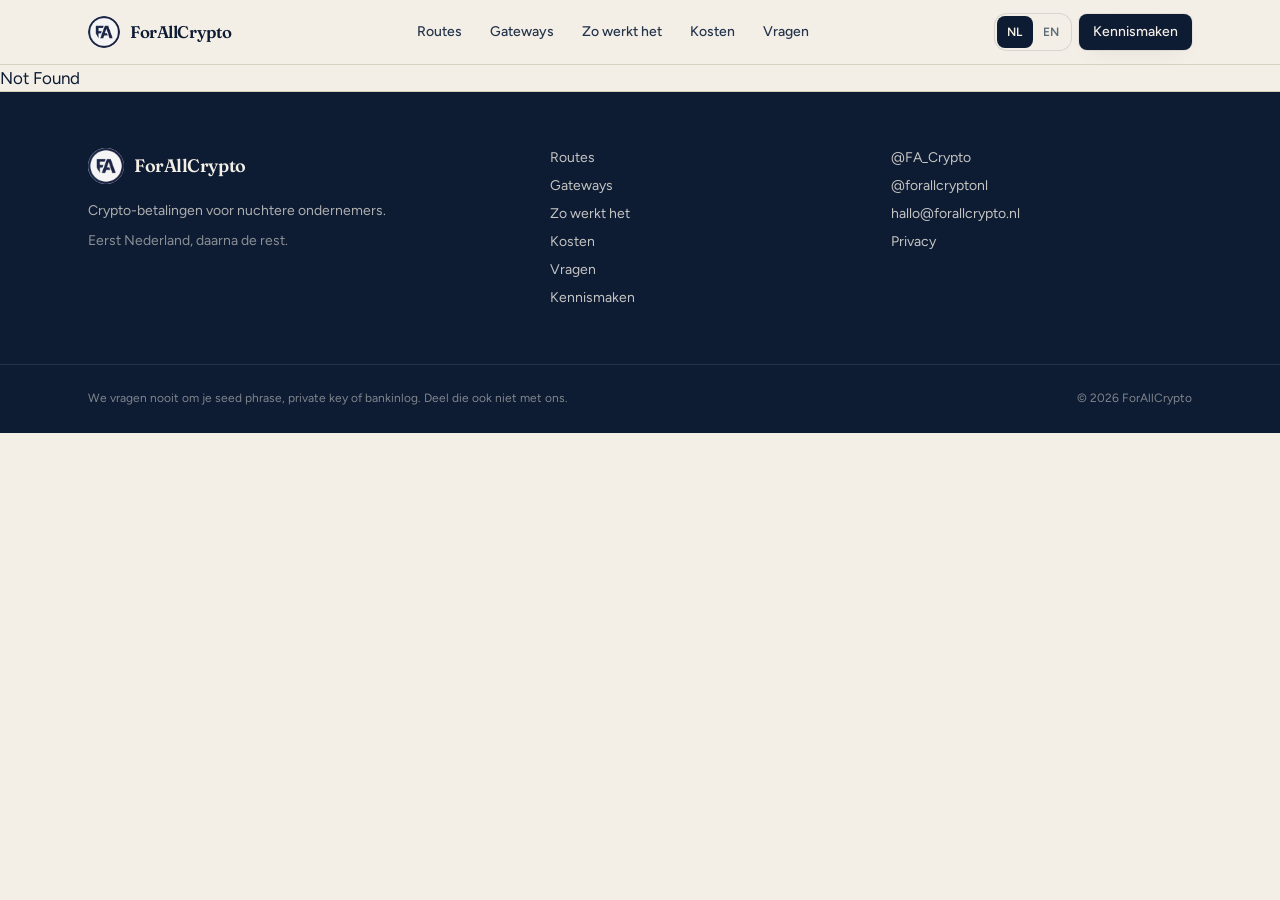
==== commit eb5f6513: "Contain desktop layout: stop stretching hero across ultrawide" ====
--- a/index.html
+++ b/index.html
@@ -1 +1 @@
-<!DOCTYPE html><html lang="nl"><head><meta name="twitter:card" content="summary_large_image"><meta property="og:title" content="ForAllCrypto"><meta property="og:description" content="Accept crypto payments for your business."><meta charSet="utf-8"/><meta name="viewport" content="width=device-width, initial-scale=1"/><link rel="preload" as="image" href="/media/fa-avatar.jpg"/><link rel="preload" as="image" href="/media/hero-counter.jpg"/><link rel="preload" as="image" href="/media/route-winkel.jpg"/><link rel="preload" as="image" href="/media/route-webshop.jpg"/><link rel="preload" as="image" href="/media/route-link.jpg"/><link rel="preload" as="image" href="/media/interior.jpg"/><link rel="stylesheet" href="/assets/styles-FxVXV0yW.css" data-precedence="default"/><link rel="stylesheet" href="https://fonts.googleapis.com/css2?family=Figtree:ital,wght@0,400;0,500;0,600;0,700;1,400&amp;family=Fraunces:opsz,wght@9..144,500;9..144,600;9..144,700&amp;family=IBM+Plex+Mono:wght@500&amp;display=swap" data-precedence="default"/><title>ForAllCrypto</title><meta name="description" content="Accepteer Bitcoin en crypto in je winkel, webshop of praktijk. ForAllCrypto richt CoinGate in — helder uitgelegd, getest voordat je live gaat."/><meta name="theme-color" content="#0D1B33"/><link rel="modulepreload" href="/assets/index-4ipa4KNB.js"/><link rel="modulepreload" href="/assets/routes-Buz2Fbtu.js"/><link rel="modulepreload" href="/assets/check-CQfGKYXy.js"/><link rel="modulepreload" href="/assets/accordion-D3Lb4lXe.js"/><link rel="modulepreload" href="/assets/cost-calc-Wp7L-7px.js"/><link rel="icon" type="image/svg+xml" href="/favicon.svg"/><link rel="manifest" href="/__grok/manifest.webmanifest"/><link rel="apple-touch-icon" href="/__grok/icon-180.png"/><link rel="preconnect" href="https://fonts.googleapis.com"/><link rel="preconnect" href="https://fonts.gstatic.com" crossorigin="anonymous"/><meta name="apple-mobile-web-app-title" content="ForAllCrypto"><meta name="apple-mobile-web-app-status-bar-style" content="black"></head><body><div class="min-h-dvh bg-paper text-ink"><a href="#main" class="sr-only focus:not-sr-only focus:absolute focus:left-4 focus:top-4 focus:z-50 focus:rounded-md focus:bg-ink focus:px-3 focus:py-2 focus:text-paper">Ga naar de inhoud</a><header class="sticky top-0 z-40 border-b border-line/80 bg-paper/90 backdrop-blur-md"><div class="flex h-16 items-center justify-between gap-4 px-5 sm:px-8 lg:px-16 xl:px-24"><a aria-label="ForAllCrypto" class="shrink-0 active" href="/" data-status="active" aria-current="page"><span class="flex items-center gap-2.5"><img src="/media/fa-avatar.jpg" alt="" width="40" height="40" class="block rounded-full outline-1 -outline-offset-1 outline-ink/10 size-8"/><span class="font-display text-[1.05rem] font-semibold tracking-tight text-ink">ForAllCrypto</span></span></a><nav class="hidden items-center gap-7 lg:flex" aria-label="Hoofd"><a class="text-sm font-medium text-ink-soft transition-colors hover:text-ink active" href="/#routes" data-status="active" aria-current="page">Routes</a><a href="/gateways" class="text-sm font-medium text-ink-soft transition-colors hover:text-ink">Gateways</a><a href="/zo-werkt-het" class="text-sm font-medium text-ink-soft transition-colors hover:text-ink">Zo werkt het</a><a href="/kosten" class="text-sm font-medium text-ink-soft transition-colors hover:text-ink">Kosten</a><a href="/faq" class="text-sm font-medium text-ink-soft transition-colors hover:text-ink">Vragen</a></nav><div class="flex items-center gap-2"><div class="flex rounded-md p-0.5 shadow-[0_0_0_1px_rgba(13,27,51,0.12)]" role="group" aria-label="Language"><button type="button" class="h-8 min-w-9 rounded-sm px-2 text-xs font-semibold tracking-wide bg-ink text-paper" aria-pressed="true">NL</button><button type="button" class="h-8 min-w-9 rounded-sm px-2 text-xs font-semibold tracking-wide text-muted hover:text-ink" aria-pressed="false">EN</button></div><a href="/kennismaken" class="items-center justify-center gap-2 whitespace-nowrap font-medium transition-[transform,background-color,color,box-shadow,opacity] duration-150 ease-out focus-visible:outline-none focus-visible:ring-2 focus-visible:ring-ink/40 focus-visible:ring-offset-2 focus-visible:ring-offset-paper disabled:pointer-events-none disabled:opacity-40 active:not-disabled:scale-[0.96] [&amp;_svg]:pointer-events-none [&amp;_svg]:shrink-0 bg-ink text-paper shadow-border hover:bg-ink-soft h-9 rounded-sm px-3.5 text-sm hidden sm:inline-flex">Kennismaken</a><button type="button" class="inline-flex size-11 items-center justify-center rounded-md lg:hidden" aria-expanded="false" aria-label="Menu"><svg xmlns="http://www.w3.org/2000/svg" width="24" height="24" viewBox="0 0 24 24" fill="none" stroke="currentColor" stroke-width="2" stroke-linecap="round" stroke-linejoin="round" class="lucide lucide-menu size-5" aria-hidden="true"><path d="M4 12h16"></path><path d="M4 18h16"></path><path d="M4 6h16"></path></svg></button></div></div></header><!--$--><main id="main"><section class="border-b border-line"><div class="grid lg:min-h-[min(46rem,calc(100svh-4rem))] lg:grid-cols-2"><div class="flex flex-col justify-center px-5 py-10 sm:px-8 sm:py-14 lg:px-16 lg:py-16 xl:px-24"><p class="text-xs font-semibold uppercase tracking-[0.18em] text-steel">Voor winkels, webshops en dienstverleners</p><h1 class="mt-4 max-w-[18ch] font-display text-4xl font-medium leading-[1.06] tracking-tight text-ink sm:text-5xl lg:text-6xl xl:text-[4.25rem]">Crypto aannemen. Zonder crypto-expert te zijn.</h1><p class="mt-6 max-w-xl text-lg leading-relaxed text-muted">ForAllCrypto richt crypto-betalingen in voor jouw zaak. We beginnen bij je kassa, checkout of factuur — niet bij de techniek. De aanbevolen route is CoinGate: EU-vergunning, uitbetaling in euro’s, ongeveer 1% per betaling.</p><div class="mt-8 flex flex-wrap gap-3"><a href="/kennismaken" class="inline-flex items-center justify-center gap-2 whitespace-nowrap font-medium transition-[transform,background-color,color,box-shadow,opacity] duration-150 ease-out focus-visible:outline-none focus-visible:ring-2 focus-visible:ring-ink/40 focus-visible:ring-offset-2 focus-visible:ring-offset-paper disabled:pointer-events-none disabled:opacity-40 active:not-disabled:scale-[0.96] [&amp;_svg]:pointer-events-none [&amp;_svg]:shrink-0 bg-ink text-paper shadow-border hover:bg-ink-soft h-12 rounded-lg px-6 text-[0.95rem]">Plan een kennismaking</a><a href="/zo-werkt-het" class="inline-flex items-center justify-center gap-2 whitespace-nowrap font-medium transition-[transform,background-color,color,box-shadow,opacity] duration-150 ease-out focus-visible:outline-none focus-visible:ring-2 focus-visible:ring-ink/40 focus-visible:ring-offset-2 focus-visible:ring-offset-paper disabled:pointer-events-none disabled:opacity-40 active:not-disabled:scale-[0.96] [&amp;_svg]:pointer-events-none [&amp;_svg]:shrink-0 bg-transparent text-ink shadow-[0_0_0_1px_rgba(13,27,51,0.18)] hover:bg-paper-2 h-12 rounded-lg px-6 text-[0.95rem]">Bekijk hoe het werkt</a></div><ul class="mt-8 flex flex-wrap gap-x-5 gap-y-2 text-sm font-medium text-ink-soft"><li class="flex items-center gap-2"><svg xmlns="http://www.w3.org/2000/svg" width="24" height="24" viewBox="0 0 24 24" fill="none" stroke="currentColor" stroke-width="2" stroke-linecap="round" stroke-linejoin="round" class="lucide lucide-check size-4 text-live" aria-hidden="true"><path d="M20 6 9 17l-5-5"></path></svg>Persoonlijke uitleg</li><li class="flex items-center gap-2"><svg xmlns="http://www.w3.org/2000/svg" width="24" height="24" viewBox="0 0 24 24" fill="none" stroke="currentColor" stroke-width="2" stroke-linecap="round" stroke-linejoin="round" class="lucide lucide-check size-4 text-live" aria-hidden="true"><path d="M20 6 9 17l-5-5"></path></svg>Inrichten en testen</li><li class="flex items-center gap-2"><svg xmlns="http://www.w3.org/2000/svg" width="24" height="24" viewBox="0 0 24 24" fill="none" stroke="currentColor" stroke-width="2" stroke-linecap="round" stroke-linejoin="round" class="lucide lucide-check size-4 text-live" aria-hidden="true"><path d="M20 6 9 17l-5-5"></path></svg>Euro’s op je rekening</li></ul><p class="mt-6 max-w-lg text-sm text-steel">Nederland hoort bij de drukste landen voor crypto-betalingen in Europa. Je klanten kunnen dit al.</p></div><div class="relative min-h-[16rem] sm:min-h-[22rem] lg:min-h-full"><img src="/media/hero-counter.jpg" alt="" class="absolute inset-0 h-full w-full object-cover"/><div class="absolute bottom-5 left-5 right-5 rounded-lg bg-paper/95 px-4 py-3 shadow-border sm:left-auto sm:right-5 sm:w-64"><p class="text-xs font-semibold uppercase tracking-[0.14em] text-steel">CoinGate</p><p class="mt-1 text-sm font-medium text-ink">1% · SEPA in euro’s · MiCA</p></div></div></div></section><section class="px-4 py-12 sm:px-6 sm:py-16 lg:py-20 bg-paper"><div class="mx-auto max-w-7xl"><div class="grid gap-12 lg:grid-cols-[0.9fr_1.1fr] lg:items-start"><div><p class="text-xs font-semibold uppercase tracking-[0.18em] text-steel">Herkenbaar</p><h2 class="mt-3 font-display text-3xl font-medium tracking-tight text-ink sm:text-4xl">Je wilt crypto accepteren, maar wel op een manier die je begrijpt.</h2><p class="mt-4 text-muted">ForAllCrypto begint niet bij techniek, maar bij jouw bedrijf. We brengen je betaalmoment in kaart, leggen de keuzes uit en richten alleen in wat bij je past.</p><a href="/kennismaken" class="inline-flex items-center justify-center gap-2 whitespace-nowrap font-medium transition-[transform,background-color,color,box-shadow,opacity] duration-150 ease-out focus-visible:outline-none focus-visible:ring-2 focus-visible:ring-ink/40 focus-visible:ring-offset-2 focus-visible:ring-offset-paper disabled:pointer-events-none disabled:opacity-40 active:not-disabled:scale-[0.96] [&amp;_svg]:pointer-events-none [&amp;_svg]:shrink-0 bg-ink text-paper shadow-border hover:bg-ink-soft h-11 rounded-md px-5 text-sm mt-8">Bespreek jouw situatie</a></div><ul class="grid gap-px overflow-hidden rounded-xl bg-line sm:grid-cols-2"><li class="bg-paper-2 px-5 py-5 text-[0.98rem] text-ink-soft">Past dit bij mijn klanten?</li><li class="bg-paper-2 px-5 py-5 text-[0.98rem] text-ink-soft">Kan ik in euro’s blijven rekenen?</li><li class="bg-paper-2 px-5 py-5 text-[0.98rem] text-ink-soft">Wat kost een betaling écht?</li><li class="bg-paper-2 px-5 py-5 text-[0.98rem] text-ink-soft">Moet ik zelf een wallet beheren?</li><li class="bg-paper-2 px-5 py-5 text-[0.98rem] text-ink-soft">Hoe leg ik dit uit aan mijn boekhouder?</li><li class="bg-paper-2 px-5 py-5 text-[0.98rem] text-ink-soft">Wie helpt als iets niet werkt?</li></ul></div></div></section><section class="px-4 py-12 sm:px-6 sm:py-16 lg:py-20 border-y border-line bg-paper-2/60"><div class="mx-auto max-w-7xl"><div class="grid items-center gap-12 lg:grid-cols-[1.1fr_0.9fr]"><div><p class="text-xs font-semibold uppercase tracking-[0.18em] text-steel">Aan de balie</p><h2 class="mt-3 max-w-xl font-display text-3xl font-medium tracking-tight text-ink sm:text-4xl">Wat je klant ziet. Wat jij ziet.</h2><p class="mt-4 max-w-xl text-muted">Geen app voor je klant, geen onrust in de rij. Bedrag invoeren, QR tonen, wachten op groen.</p><ol class="mt-8 space-y-2"><li><button type="button" class="flex w-full items-start gap-4 rounded-lg px-3 py-3 text-left transition-colors bg-ink text-paper"><span class="font-mono text-xs text-paper/60">01</span><span><span class="block font-medium">Bedrag</span><span class="mt-0.5 block text-sm text-paper/75">Jij of de kassa maakt een verzoek van €24,50.</span></span></button></li><li><button type="button" class="flex w-full items-start gap-4 rounded-lg px-3 py-3 text-left transition-colors hover:bg-paper-2"><span class="font-mono text-xs text-steel">02</span><span><span class="block font-medium">QR</span><span class="mt-0.5 block text-sm text-muted">De klant scant met de eigen wallet. Koers staat vast.</span></span></button></li><li><button type="button" class="flex w-full items-start gap-4 rounded-lg px-3 py-3 text-left transition-colors hover:bg-paper-2"><span class="font-mono text-xs text-steel">03</span><span><span class="block font-medium">Betaling</span><span class="mt-0.5 block text-sm text-muted">Bitcoin, Lightning, Litecoin, USDC of een andere ondersteunde munt.</span></span></button></li><li><button type="button" class="flex w-full items-start gap-4 rounded-lg px-3 py-3 text-left transition-colors hover:bg-paper-2"><span class="font-mono text-xs text-steel">04</span><span><span class="block font-medium">Bevestigd</span><span class="mt-0.5 block text-sm text-muted">Jij ziet groen. Uitbetaling volgt in euro’s, zoals afgesproken.</span></span></button></li></ol><button class="inline-flex items-center justify-center gap-2 whitespace-nowrap font-medium transition-[transform,background-color,color,box-shadow,opacity] duration-150 ease-out focus-visible:outline-none focus-visible:ring-2 focus-visible:ring-ink/40 focus-visible:ring-offset-2 focus-visible:ring-offset-paper disabled:pointer-events-none disabled:opacity-40 active:not-disabled:scale-[0.96] [&amp;_svg]:pointer-events-none [&amp;_svg]:shrink-0 bg-transparent text-ink shadow-[0_0_0_1px_rgba(13,27,51,0.18)] hover:bg-paper-2 h-9 rounded-sm px-3.5 text-sm mt-6">Opnieuw afspelen</button></div><div class="mx-auto w-full max-w-sm"><div class="rounded-2xl bg-ink p-3 shadow-border"><div class="rounded-xl bg-paper px-5 pb-6 pt-5"><div class="flex items-center justify-between text-xs text-steel"><span>ForAllCrypto · CoinGate</span><span class="tabular-nums">1<!-- -->/4</span></div><p class="mt-6 text-xs font-semibold uppercase tracking-[0.16em] text-steel">Te betalen</p><p class="mt-1 font-display text-4xl font-medium tracking-tight text-ink">24,50 <span class="text-xl text-muted">EUR</span></p><div class="mt-6 flex items-center justify-center rounded-lg bg-paper-2 p-6"><svg viewBox="0 0 120 120" class="size-40" aria-hidden="true"><rect width="120" height="120" fill="#F3EFE6"></rect><g transform="translate(8 8)"><rect x="0" y="0" width="32" height="32" fill="#0D1B33"></rect><rect x="6" y="6" width="20" height="20" fill="#F3EFE6"></rect><rect x="11" y="11" width="10" height="10" fill="#0D1B33"></rect></g><g transform="translate(80 8)"><rect x="0" y="0" width="32" height="32" fill="#0D1B33"></rect><rect x="6" y="6" width="20" height="20" fill="#F3EFE6"></rect><rect x="11" y="11" width="10" height="10" fill="#0D1B33"></rect></g><g transform="translate(8 80)"><rect x="0" y="0" width="32" height="32" fill="#0D1B33"></rect><rect x="6" y="6" width="20" height="20" fill="#F3EFE6"></rect><rect x="11" y="11" width="10" height="10" fill="#0D1B33"></rect></g><g fill="#0D1B33" opacity="0.35"><rect x="52" y="12" width="8" height="8"></rect><rect x="64" y="12" width="8" height="8"></rect><rect x="52" y="24" width="8" height="8"></rect><rect x="44" y="44" width="8" height="8"></rect><rect x="56" y="44" width="8" height="8"></rect><rect x="68" y="44" width="8" height="8"></rect><rect x="80" y="44" width="8" height="8"></rect><rect x="92" y="44" width="8" height="8"></rect><rect x="44" y="56" width="8" height="8"></rect><rect x="68" y="56" width="8" height="8"></rect><rect x="92" y="56" width="8" height="8"></rect><rect x="44" y="68" width="8" height="8"></rect><rect x="56" y="68" width="8" height="8"></rect><rect x="80" y="68" width="8" height="8"></rect><rect x="56" y="80" width="8" height="8"></rect><rect x="68" y="80" width="8" height="8"></rect><rect x="92" y="80" width="8" height="8"></rect><rect x="44" y="92" width="8" height="8"></rect><rect x="56" y="92" width="8" height="8"></rect><rect x="80" y="92" width="8" height="8"></rect><rect x="104" y="92" width="8" height="8"></rect></g></svg></div><div class="mt-5 rounded-md px-3 py-2 text-center text-sm font-medium bg-ink/5 text-ink-soft">Wachten op betaling</div></div></div></div></div></div></section><section class="px-4 py-12 sm:px-6 sm:py-16 lg:py-20"><div class="mx-auto max-w-7xl"><p class="text-xs font-semibold uppercase tracking-[0.18em] text-steel">Vier stappen</p><h2 class="mt-3 max-w-xl font-display text-3xl font-medium tracking-tight text-ink sm:text-4xl">Geen sprong in het diepe.</h2><p class="mt-3 max-w-xl text-muted">Eerst begrijpen wat past. Daarna pas kiezen, inrichten en testen.</p><ol class="mt-10 grid gap-4 md:grid-cols-2"><li class="rounded-xl bg-paper-2 p-6"><span class="font-mono text-xs text-steel">01</span><h3 class="mt-3 font-display text-xl font-medium text-ink">We leren je zaak kennen</h3><p class="mt-2 text-sm leading-relaxed text-muted">Waar betalen klanten, wat wil je toevoegen, wie doet de administratie. Dertig minuten is vaak genoeg.</p></li><li class="rounded-xl bg-paper-2 p-6"><span class="font-mono text-xs text-steel">02</span><h3 class="mt-3 font-display text-xl font-medium text-ink">Je kiest een betaalroute</h3><p class="mt-2 text-sm leading-relaxed text-muted">Balie, webshop, betaallink of maatwerk. Meestal CoinGate. Soms BTCPay of NOWPayments, als dat écht beter past.</p></li><li class="rounded-xl bg-paper-2 p-6"><span class="font-mono text-xs text-steel">03</span><h3 class="mt-3 font-display text-xl font-medium text-ink">Wij richten in en testen</h3><p class="mt-2 text-sm leading-relaxed text-muted">Account, plugin of POS, een echte testbetaling, en een korte instructie voor je team.</p></li><li class="rounded-xl bg-paper-2 p-6"><span class="font-mono text-xs text-steel">04</span><h3 class="mt-3 font-display text-xl font-medium text-ink">Je gaat rustig live</h3><p class="mt-2 text-sm leading-relaxed text-muted">Je weet waar status staat, hoe je rapporteert, en bij wie je aanklopt als iets afwijkt.</p></li></ol></div></section><section id="routes" class="px-4 py-12 sm:px-6 sm:py-16 lg:py-20 border-t border-line"><div class="mx-auto max-w-7xl"><p class="text-xs font-semibold uppercase tracking-[0.18em] text-steel">Oplossingen</p><h2 class="mt-3 max-w-xl font-display text-3xl font-medium tracking-tight text-ink sm:text-4xl">Een route die aansluit op je werkdag.</h2><p class="mt-3 max-w-xl text-muted">Eerst kijken waar de betaling plaatsvindt. Daarna pas over plugins praten.</p><div class="mt-10 grid gap-5 md:grid-cols-2"><a href="/winkel" class="group overflow-hidden rounded-xl bg-paper shadow-border"><img src="/media/route-winkel.jpg" alt="" class="aspect-[16/9] w-full object-cover transition-transform duration-500 ease-out group-hover:scale-[1.03]"/><div class="p-6"><p class="text-xs font-semibold uppercase tracking-[0.16em] text-steel">Winkel &amp; horeca</p><h3 class="mt-2 font-display text-2xl font-medium text-ink">Betalen aan de balie of tafel</h3><p class="mt-2 text-sm leading-relaxed text-muted">QR of POS-flow voor klanten in de zaak. Rustig, kassagericht, Lightning waar het snel moet.</p><span class="mt-4 inline-flex items-center gap-1.5 text-sm font-medium text-ink">Bekijk deze route<svg xmlns="http://www.w3.org/2000/svg" width="24" height="24" viewBox="0 0 24 24" fill="none" stroke="currentColor" stroke-width="2" stroke-linecap="round" stroke-linejoin="round" class="lucide lucide-arrow-right size-4 transition-transform group-hover:translate-x-0.5" aria-hidden="true"><path d="M5 12h14"></path><path d="m12 5 7 7-7 7"></path></svg></span></div></a><a href="/webshop" class="group overflow-hidden rounded-xl bg-paper shadow-border"><img src="/media/route-webshop.jpg" alt="" class="aspect-[16/9] w-full object-cover transition-transform duration-500 ease-out group-hover:scale-[1.03]"/><div class="p-6"><p class="text-xs font-semibold uppercase tracking-[0.16em] text-steel">Webshops</p><h3 class="mt-2 font-display text-2xl font-medium text-ink">Crypto naast je bestaande checkout</h3><p class="mt-2 text-sm leading-relaxed text-muted">WooCommerce, Shopify, Magento of PrestaShop via een bevestigde plugin. Geen tweede kassa.</p><span class="mt-4 inline-flex items-center gap-1.5 text-sm font-medium text-ink">Bekijk deze route<svg xmlns="http://www.w3.org/2000/svg" width="24" height="24" viewBox="0 0 24 24" fill="none" stroke="currentColor" stroke-width="2" stroke-linecap="round" stroke-linejoin="round" class="lucide lucide-arrow-right size-4 transition-transform group-hover:translate-x-0.5" aria-hidden="true"><path d="M5 12h14"></path><path d="m12 5 7 7-7 7"></path></svg></span></div></a><a href="/betaallink" class="group overflow-hidden rounded-xl bg-paper shadow-border"><img src="/media/route-link.jpg" alt="" class="aspect-[16/9] w-full object-cover transition-transform duration-500 ease-out group-hover:scale-[1.03]"/><div class="p-6"><p class="text-xs font-semibold uppercase tracking-[0.16em] text-steel">Dienstverleners</p><h3 class="mt-2 font-display text-2xl font-medium text-ink">Een link bij je offerte of factuur</h3><p class="mt-2 text-sm leading-relaxed text-muted">Stuur een betaalverzoek. De klant betaalt op de telefoon, jij ziet de status.</p><span class="mt-4 inline-flex items-center gap-1.5 text-sm font-medium text-ink">Bekijk deze route<svg xmlns="http://www.w3.org/2000/svg" width="24" height="24" viewBox="0 0 24 24" fill="none" stroke="currentColor" stroke-width="2" stroke-linecap="round" stroke-linejoin="round" class="lucide lucide-arrow-right size-4 transition-transform group-hover:translate-x-0.5" aria-hidden="true"><path d="M5 12h14"></path><path d="m12 5 7 7-7 7"></path></svg></span></div></a><a href="/maatwerk" class="group overflow-hidden rounded-xl bg-paper shadow-border"><img src="/media/interior.jpg" alt="" class="aspect-[16/9] w-full object-cover transition-transform duration-500 ease-out group-hover:scale-[1.03]"/><div class="p-6"><p class="text-xs font-semibold uppercase tracking-[0.16em] text-steel">Maatwerk</p><h3 class="mt-2 font-display text-2xl font-medium text-ink">Een route voor je eigen platform</h3><p class="mt-2 text-sm leading-relaxed text-muted">API, facturatie of een bijzondere stroom. Alleen als de standaardroute niet past.</p><span class="mt-4 inline-flex items-center gap-1.5 text-sm font-medium text-ink">Bekijk deze route<svg xmlns="http://www.w3.org/2000/svg" width="24" height="24" viewBox="0 0 24 24" fill="none" stroke="currentColor" stroke-width="2" stroke-linecap="round" stroke-linejoin="round" class="lucide lucide-arrow-right size-4 transition-transform group-hover:translate-x-0.5" aria-hidden="true"><path d="M5 12h14"></path><path d="m12 5 7 7-7 7"></path></svg></span></div></a></div></div></section><section class="px-4 py-12 sm:px-6 sm:py-16 lg:py-20 bg-ink text-paper"><div class="mx-auto max-w-7xl"><p class="text-xs font-semibold uppercase tracking-[0.18em] text-steel"><span class="text-paper/55">Drie wegen, één advies</span></p><h2 class="mt-3 max-w-2xl font-display text-3xl font-medium tracking-tight sm:text-4xl">CoinGate eerst. De rest als het moet.</h2><p class="mt-3 max-w-xl text-paper/70">Wij verkopen geen eigen betaalrails. We kiezen de processor die bij jouw zaak past en richten hem in tot hij werkt.</p><div class="mt-10 grid gap-4 lg:grid-cols-3"><article class="flex flex-col rounded-xl p-6 bg-paper text-ink"><div class="flex items-center justify-between gap-3"><h3 class="font-display text-2xl font-medium">CoinGate</h3><span class="rounded-full px-2.5 py-1 text-[0.7rem] font-semibold uppercase tracking-wide bg-ink text-paper">Aanbevolen</span></div><p class="mt-3 text-sm text-muted">De heldere route voor bijna elke Nederlandse zaak.</p><ul class="mt-5 flex-1 space-y-2"><li class="flex gap-2 text-sm"><svg xmlns="http://www.w3.org/2000/svg" width="24" height="24" viewBox="0 0 24 24" fill="none" stroke="currentColor" stroke-width="2" stroke-linecap="round" stroke-linejoin="round" class="lucide lucide-check mt-0.5 size-4 shrink-0 text-live" aria-hidden="true"><path d="M20 6 9 17l-5-5"></path></svg><span class="text-ink-soft">MiCA-vergunning in de EU (Bank of Lithuania)</span></li><li class="flex gap-2 text-sm"><svg xmlns="http://www.w3.org/2000/svg" width="24" height="24" viewBox="0 0 24 24" fill="none" stroke="currentColor" stroke-width="2" stroke-linecap="round" stroke-linejoin="round" class="lucide lucide-check mt-0.5 size-4 shrink-0 text-live" aria-hidden="true"><path d="M20 6 9 17l-5-5"></path></svg><span class="text-ink-soft">Uitbetaling in euro’s via SEPA, vanaf €50</span></li><li class="flex gap-2 text-sm"><svg xmlns="http://www.w3.org/2000/svg" width="24" height="24" viewBox="0 0 24 24" fill="none" stroke="currentColor" stroke-width="2" stroke-linecap="round" stroke-linejoin="round" class="lucide lucide-check mt-0.5 size-4 shrink-0 text-live" aria-hidden="true"><path d="M20 6 9 17l-5-5"></path></svg><span class="text-ink-soft">1% per betaling, geen maandkosten</span></li><li class="flex gap-2 text-sm"><svg xmlns="http://www.w3.org/2000/svg" width="24" height="24" viewBox="0 0 24 24" fill="none" stroke="currentColor" stroke-width="2" stroke-linecap="round" stroke-linejoin="round" class="lucide lucide-check mt-0.5 size-4 shrink-0 text-live" aria-hidden="true"><path d="M20 6 9 17l-5-5"></path></svg><span class="text-ink-soft">Plugins voor WooCommerce, Shopify, Magento, PrestaShop</span></li><li class="flex gap-2 text-sm"><svg xmlns="http://www.w3.org/2000/svg" width="24" height="24" viewBox="0 0 24 24" fill="none" stroke="currentColor" stroke-width="2" stroke-linecap="round" stroke-linejoin="round" class="lucide lucide-check mt-0.5 size-4 shrink-0 text-live" aria-hidden="true"><path d="M20 6 9 17l-5-5"></path></svg><span class="text-ink-soft">POS / QR voor in de zaak, Lightning inbegrepen</span></li><li class="flex gap-2 text-sm"><svg xmlns="http://www.w3.org/2000/svg" width="24" height="24" viewBox="0 0 24 24" fill="none" stroke="currentColor" stroke-width="2" stroke-linecap="round" stroke-linejoin="round" class="lucide lucide-check mt-0.5 size-4 shrink-0 text-live" aria-hidden="true"><path d="M20 6 9 17l-5-5"></path></svg><span class="text-ink-soft">BTC, LTC, DOGE, USDC, ETH en meer</span></li></ul><p class="mt-5 text-xs leading-relaxed text-steel">Geen Monero of DigiByte. Daarvoor kijken we naar NOWPayments of BTCPay.</p></article><article class="flex flex-col rounded-xl p-6 bg-paper/5 text-paper"><div class="flex items-center justify-between gap-3"><h3 class="font-display text-2xl font-medium">BTCPay Server</h3><span class="rounded-full px-2.5 py-1 text-[0.7rem] font-semibold uppercase tracking-wide bg-paper/10 text-paper/80">Zelf beheren</span></div><p class="mt-3 text-sm text-paper/70">Open source, 0% processorfee, jij houdt de sleutels.</p><ul class="mt-5 flex-1 space-y-2"><li class="flex gap-2 text-sm"><svg xmlns="http://www.w3.org/2000/svg" width="24" height="24" viewBox="0 0 24 24" fill="none" stroke="currentColor" stroke-width="2" stroke-linecap="round" stroke-linejoin="round" class="lucide lucide-check mt-0.5 size-4 shrink-0 text-paper/55" aria-hidden="true"><path d="M20 6 9 17l-5-5"></path></svg><span class="text-paper/80">Geen tussenpartij op de betaling zelf</span></li><li class="flex gap-2 text-sm"><svg xmlns="http://www.w3.org/2000/svg" width="24" height="24" viewBox="0 0 24 24" fill="none" stroke="currentColor" stroke-width="2" stroke-linecap="round" stroke-linejoin="round" class="lucide lucide-check mt-0.5 size-4 shrink-0 text-paper/55" aria-hidden="true"><path d="M20 6 9 17l-5-5"></path></svg><span class="text-paper/80">Lightning-first, sterk voor in-store snelheid</span></li><li class="flex gap-2 text-sm"><svg xmlns="http://www.w3.org/2000/svg" width="24" height="24" viewBox="0 0 24 24" fill="none" stroke="currentColor" stroke-width="2" stroke-linecap="round" stroke-linejoin="round" class="lucide lucide-check mt-0.5 size-4 shrink-0 text-paper/55" aria-hidden="true"><path d="M20 6 9 17l-5-5"></path></svg><span class="text-paper/80">Je host zelf of op een VPS</span></li><li class="flex gap-2 text-sm"><svg xmlns="http://www.w3.org/2000/svg" width="24" height="24" viewBox="0 0 24 24" fill="none" stroke="currentColor" stroke-width="2" stroke-linecap="round" stroke-linejoin="round" class="lucide lucide-check mt-0.5 size-4 shrink-0 text-paper/55" aria-hidden="true"><path d="M20 6 9 17l-5-5"></path></svg><span class="text-paper/80">Meer techniek, meer verantwoordelijkheid</span></li><li class="flex gap-2 text-sm"><svg xmlns="http://www.w3.org/2000/svg" width="24" height="24" viewBox="0 0 24 24" fill="none" stroke="currentColor" stroke-width="2" stroke-linecap="round" stroke-linejoin="round" class="lucide lucide-check mt-0.5 size-4 shrink-0 text-paper/55" aria-hidden="true"><path d="M20 6 9 17l-5-5"></path></svg><span class="text-paper/80">Goed als je zelf-custodie wilt</span></li></ul><p class="mt-5 text-xs leading-relaxed text-paper/50">Geen kant-en-klare euro-uitbetaling. Past bij wie de stack wil begrijpen.</p></article><article class="flex flex-col rounded-xl p-6 bg-paper/5 text-paper"><div class="flex items-center justify-between gap-3"><h3 class="font-display text-2xl font-medium">NOWPayments</h3><span class="rounded-full px-2.5 py-1 text-[0.7rem] font-semibold uppercase tracking-wide bg-paper/10 text-paper/80">Brede munten</span></div><p class="mt-3 text-sm text-paper/70">Als je meer altcoins nodig hebt, waaronder Monero.</p><ul class="mt-5 flex-1 space-y-2"><li class="flex gap-2 text-sm"><svg xmlns="http://www.w3.org/2000/svg" width="24" height="24" viewBox="0 0 24 24" fill="none" stroke="currentColor" stroke-width="2" stroke-linecap="round" stroke-linejoin="round" class="lucide lucide-check mt-0.5 size-4 shrink-0 text-paper/55" aria-hidden="true"><path d="M20 6 9 17l-5-5"></path></svg><span class="text-paper/80">Grote muntkeuze, inclusief privacy-coins</span></li><li class="flex gap-2 text-sm"><svg xmlns="http://www.w3.org/2000/svg" width="24" height="24" viewBox="0 0 24 24" fill="none" stroke="currentColor" stroke-width="2" stroke-linecap="round" stroke-linejoin="round" class="lucide lucide-check mt-0.5 size-4 shrink-0 text-paper/55" aria-hidden="true"><path d="M20 6 9 17l-5-5"></path></svg><span class="text-paper/80">Auto-convert naar de munt of fiat die je wilt</span></li><li class="flex gap-2 text-sm"><svg xmlns="http://www.w3.org/2000/svg" width="24" height="24" viewBox="0 0 24 24" fill="none" stroke="currentColor" stroke-width="2" stroke-linecap="round" stroke-linejoin="round" class="lucide lucide-check mt-0.5 size-4 shrink-0 text-paper/55" aria-hidden="true"><path d="M20 6 9 17l-5-5"></path></svg><span class="text-paper/80">Plugins en betaallinks</span></li><li class="flex gap-2 text-sm"><svg xmlns="http://www.w3.org/2000/svg" width="24" height="24" viewBox="0 0 24 24" fill="none" stroke="currentColor" stroke-width="2" stroke-linecap="round" stroke-linejoin="round" class="lucide lucide-check mt-0.5 size-4 shrink-0 text-paper/55" aria-hidden="true"><path d="M20 6 9 17l-5-5"></path></svg><span class="text-paper/80">Minder EU-vergunningsverhaal dan CoinGate</span></li></ul><p class="mt-5 text-xs leading-relaxed text-paper/50">Sterk als CoinGate de munt van je klant niet kent.</p></article></div><a href="/gateways" class="inline-flex items-center justify-center gap-2 whitespace-nowrap font-medium transition-[transform,background-color,color,box-shadow,opacity] duration-150 ease-out focus-visible:outline-none focus-visible:ring-2 focus-visible:ring-ink/40 focus-visible:ring-offset-2 focus-visible:ring-offset-paper disabled:pointer-events-none disabled:opacity-40 active:not-disabled:scale-[0.96] [&amp;_svg]:pointer-events-none [&amp;_svg]:shrink-0 bg-paper text-ink hover:bg-paper-2 h-11 rounded-md px-5 text-sm mt-8">Vergelijk alle drie</a></div></section><section class="px-4 py-12 sm:px-6 sm:py-16 lg:py-20"><div class="mx-auto max-w-7xl"><div class="rounded-2xl bg-paper p-6 shadow-border sm:p-10"><p class="text-xs font-semibold uppercase tracking-[0.18em] text-steel">Korte keuzehulp</p><h2 class="mt-3 max-w-xl font-display text-3xl font-medium tracking-tight text-ink sm:text-4xl">Welke route past waarschijnlijk bij jou?</h2><p class="mt-3 max-w-xl text-muted">Vier vragen. Geen verkoop. Je krijgt een eerste richting om samen verder te onderzoeken.</p><div class="mt-8"><div class="mb-6 flex gap-1.5" aria-hidden="true"><span class="h-1 flex-1 rounded-full bg-ink"></span><span class="h-1 flex-1 rounded-full bg-paper-3"></span><span class="h-1 flex-1 rounded-full bg-paper-3"></span><span class="h-1 flex-1 rounded-full bg-paper-3"></span></div><p class="font-display text-xl font-medium text-ink">Waar betalen je klanten?</p><div class="mt-5 grid gap-2 sm:grid-cols-2"><button type="button" class="min-h-12 rounded-lg px-4 py-3 text-left text-[0.98rem] font-medium transition-colors bg-paper-2 text-ink hover:bg-paper-3">Op locatie</button><button type="button" class="min-h-12 rounded-lg px-4 py-3 text-left text-[0.98rem] font-medium transition-colors bg-paper-2 text-ink hover:bg-paper-3">In een webshop</button><button type="button" class="min-h-12 rounded-lg px-4 py-3 text-left text-[0.98rem] font-medium transition-colors bg-paper-2 text-ink hover:bg-paper-3">Via factuur of offerte</button><button type="button" class="min-h-12 rounded-lg px-4 py-3 text-left text-[0.98rem] font-medium transition-colors bg-paper-2 text-ink hover:bg-paper-3">Een combinatie</button></div><div class="mt-6 flex gap-3"></div></div></div></div></section><section class="px-4 py-12 sm:px-6 sm:py-16 lg:py-20 border-t border-line"><div class="mx-auto max-w-7xl"><div class="grid gap-10 lg:grid-cols-2 lg:items-start"><div><p class="text-xs font-semibold uppercase tracking-[0.18em] text-steel">Kosten</p><h2 class="mt-3 font-display text-3xl font-medium tracking-tight text-ink sm:text-4xl">Eerst helderheid, dan pas aansluiten.</h2><p class="mt-3 max-w-md text-muted">Geen verrassingen achteraf. Processorfees zijn publiek. Onze inrichting spreek je vooraf af.</p><a href="/kosten" class="inline-flex items-center justify-center gap-2 whitespace-nowrap font-medium transition-[transform,background-color,color,box-shadow,opacity] duration-150 ease-out focus-visible:outline-none focus-visible:ring-2 focus-visible:ring-ink/40 focus-visible:ring-offset-2 focus-visible:ring-offset-paper disabled:pointer-events-none disabled:opacity-40 active:not-disabled:scale-[0.96] [&amp;_svg]:pointer-events-none [&amp;_svg]:shrink-0 bg-transparent text-ink shadow-[0_0_0_1px_rgba(13,27,51,0.18)] hover:bg-paper-2 h-11 rounded-md px-5 text-sm mt-8">Bekijk de kostenopbouw</a></div><div class="rounded-xl bg-paper-2 p-6 sm:p-8"><p class="text-sm font-semibold text-ink">Rekenvoorbeeld CoinGate</p><p class="mt-1 text-sm text-muted">Alleen de processor. Onze inrichting komt daar los bij.</p><label class="mt-6 block"><span class="flex items-center justify-between text-sm"><span class="text-muted">Omzet in crypto per maand</span><span class="font-medium tabular-nums text-ink">€ 5.000</span></span><input type="range" min="500" max="50000" step="500" class="mt-3 h-2 w-full cursor-pointer appearance-none rounded-full bg-paper-3 accent-ink" value="5000"/></label><dl class="mt-6 space-y-3 text-sm"><div class="flex items-baseline justify-between gap-4 border-b border-line pb-3"><dt class="text-muted">CoinGate 1%</dt><dd class="font-medium tabular-nums text-ink">€ 50</dd></div><div class="flex items-baseline justify-between gap-4 border-b border-line pb-3"><dt class="text-muted">SEPA-uitbetaling</dt><dd class="font-medium text-ink">Gratis (min. €50)</dd></div><div class="flex items-baseline justify-between gap-4"><dt class="text-muted">ForAllCrypto inrichting</dt><dd class="max-w-[16rem] text-right font-medium text-ink">Vooraf afgesproken, geen percentage over je omzet</dd></div></dl><p class="mt-5 text-xs leading-relaxed text-steel">Voorbeeld. CoinGate hanteert 1% per betaling op het standaardplan. Uitbetalingen, refunds en handmatige conversies hebben eigen regels. We lopen ze met je door.</p></div></div></div></section><section class="px-4 py-12 sm:px-6 sm:py-16 lg:py-20 bg-paper-2/60"><div class="mx-auto max-w-7xl"><p class="text-xs font-semibold uppercase tracking-[0.18em] text-steel">Vertrouwen</p><h2 class="mt-3 max-w-xl font-display text-3xl font-medium tracking-tight text-ink sm:text-4xl">Duidelijkheid hoort bij de dienst.</h2><div class="mt-8 grid gap-4 md:grid-cols-3"><article class="rounded-xl bg-paper p-6 shadow-border"><h3 class="font-display text-xl font-medium text-ink">Wij zijn geen wallet</h3><p class="mt-3 text-sm leading-relaxed text-muted">ForAllCrypto vraagt nooit om seed phrases of private keys. De processor verwerkt de betaling. Jij houdt toegang tot je eigen account.</p></article><article class="rounded-xl bg-paper p-6 shadow-border"><h3 class="font-display text-xl font-medium text-ink">Wie doet wat</h3><p class="mt-3 text-sm leading-relaxed text-muted">CoinGate, BTCPay of NOWPayments verwerkt. ForAllCrypto kiest, richt in, test en blijft aanspreekpunt. Dat staat voor livegang op papier.</p></article><article class="rounded-xl bg-paper p-6 shadow-border"><h3 class="font-display text-xl font-medium text-ink">Geen beleggingsadvies</h3><p class="mt-3 text-sm leading-relaxed text-muted">Crypto kent koers- en netwerkrisico. Wij richten een betaalmethode in, we verkopen je geen munten.</p></article></div><a href="/zo-werkt-het" class="inline-flex items-center justify-center gap-2 whitespace-nowrap font-medium transition-[transform,background-color,color,box-shadow,opacity] duration-150 ease-out focus-visible:outline-none focus-visible:ring-2 focus-visible:ring-ink/40 focus-visible:ring-offset-2 focus-visible:ring-offset-paper disabled:pointer-events-none disabled:opacity-40 active:not-disabled:scale-[0.96] [&amp;_svg]:pointer-events-none [&amp;_svg]:shrink-0 bg-transparent text-ink shadow-[0_0_0_1px_rgba(13,27,51,0.18)] hover:bg-paper-2 h-11 rounded-md px-5 text-sm mt-8">Lees hoe verantwoordelijkheden lopen</a></div></section><section class="px-4 py-12 sm:px-6 sm:py-16 lg:py-20"><div class="mx-auto max-w-7xl"><p class="text-xs font-semibold uppercase tracking-[0.18em] text-steel">Vragen</p><h2 class="mt-3 max-w-xl font-display text-3xl font-medium tracking-tight text-ink sm:text-4xl">Je vraag mag eenvoudig zijn. Ons antwoord ook.</h2><p class="mt-3 max-w-xl text-muted">Staat hij er niet tussen? Dan bespreken we hem zonder verkooppraat.</p><div class="mt-8 border-t border-line" data-orientation="vertical"><div data-state="closed" data-orientation="vertical" class="border-b border-line"><h3 data-orientation="vertical" data-state="closed" class="flex"><button type="button" aria-expanded="false" data-state="closed" data-orientation="vertical" id="radix-_R_1iit6_" class="flex flex-1 items-center justify-between gap-4 py-5 text-left text-[1.05rem] font-medium text-ink transition-colors hover:text-ink-soft [&amp;[data-state=open]&gt;svg]:rotate-180" data-radix-collection-item="">Wat is ForAllCrypto?<svg xmlns="http://www.w3.org/2000/svg" width="24" height="24" viewBox="0 0 24 24" fill="none" stroke="currentColor" stroke-width="2" stroke-linecap="round" stroke-linejoin="round" class="lucide lucide-chevron-down size-4 shrink-0 text-steel transition-transform duration-200" aria-hidden="true"><path d="m6 9 6 6 6-6"></path></svg></button></h3><div data-state="closed" id="radix-_R_9iit6_" hidden="" role="region" aria-labelledby="radix-_R_1iit6_" data-orientation="vertical" class="overflow-hidden data-[state=closed]:animate-none" style="--radix-accordion-content-height:var(--radix-collapsible-content-height);--radix-accordion-content-width:var(--radix-collapsible-content-width)"></div></div><div data-state="closed" data-orientation="vertical" class="border-b border-line"><h3 data-orientation="vertical" data-state="closed" class="flex"><button type="button" aria-expanded="false" data-state="closed" data-orientation="vertical" id="radix-_R_2iit6_" class="flex flex-1 items-center justify-between gap-4 py-5 text-left text-[1.05rem] font-medium text-ink transition-colors hover:text-ink-soft [&amp;[data-state=open]&gt;svg]:rotate-180" data-radix-collection-item="">Moet ik verstand hebben van crypto?<svg xmlns="http://www.w3.org/2000/svg" width="24" height="24" viewBox="0 0 24 24" fill="none" stroke="currentColor" stroke-width="2" stroke-linecap="round" stroke-linejoin="round" class="lucide lucide-chevron-down size-4 shrink-0 text-steel transition-transform duration-200" aria-hidden="true"><path d="m6 9 6 6 6-6"></path></svg></button></h3><div data-state="closed" id="radix-_R_aiit6_" hidden="" role="region" aria-labelledby="radix-_R_2iit6_" data-orientation="vertical" class="overflow-hidden data-[state=closed]:animate-none" style="--radix-accordion-content-height:var(--radix-collapsible-content-height);--radix-accordion-content-width:var(--radix-collapsible-content-width)"></div></div><div data-state="closed" data-orientation="vertical" class="border-b border-line"><h3 data-orientation="vertical" data-state="closed" class="flex"><button type="button" aria-expanded="false" data-state="closed" data-orientation="vertical" id="radix-_R_3iit6_" class="flex flex-1 items-center justify-between gap-4 py-5 text-left text-[1.05rem] font-medium text-ink transition-colors hover:text-ink-soft [&amp;[data-state=open]&gt;svg]:rotate-180" data-radix-collection-item="">Waarom CoinGate als eerste keuze?<svg xmlns="http://www.w3.org/2000/svg" width="24" height="24" viewBox="0 0 24 24" fill="none" stroke="currentColor" stroke-width="2" stroke-linecap="round" stroke-linejoin="round" class="lucide lucide-chevron-down size-4 shrink-0 text-steel transition-transform duration-200" aria-hidden="true"><path d="m6 9 6 6 6-6"></path></svg></button></h3><div data-state="closed" id="radix-_R_biit6_" hidden="" role="region" aria-labelledby="radix-_R_3iit6_" data-orientation="vertical" class="overflow-hidden data-[state=closed]:animate-none" style="--radix-accordion-content-height:var(--radix-collapsible-content-height);--radix-accordion-content-width:var(--radix-collapsible-content-width)"></div></div><div data-state="closed" data-orientation="vertical" class="border-b border-line"><h3 data-orientation="vertical" data-state="closed" class="flex"><button type="button" aria-expanded="false" data-state="closed" data-orientation="vertical" id="radix-_R_4iit6_" class="flex flex-1 items-center justify-between gap-4 py-5 text-left text-[1.05rem] font-medium text-ink transition-colors hover:text-ink-soft [&amp;[data-state=open]&gt;svg]:rotate-180" data-radix-collection-item="">Kan ik in euro’s blijven rekenen?<svg xmlns="http://www.w3.org/2000/svg" width="24" height="24" viewBox="0 0 24 24" fill="none" stroke="currentColor" stroke-width="2" stroke-linecap="round" stroke-linejoin="round" class="lucide lucide-chevron-down size-4 shrink-0 text-steel transition-transform duration-200" aria-hidden="true"><path d="m6 9 6 6 6-6"></path></svg></button></h3><div data-state="closed" id="radix-_R_ciit6_" hidden="" role="region" aria-labelledby="radix-_R_4iit6_" data-orientation="vertical" class="overflow-hidden data-[state=closed]:animate-none" style="--radix-accordion-content-height:var(--radix-collapsible-content-height);--radix-accordion-content-width:var(--radix-collapsible-content-width)"></div></div><div data-state="closed" data-orientation="vertical" class="border-b border-line"><h3 data-orientation="vertical" data-state="closed" class="flex"><button type="button" aria-expanded="false" data-state="closed" data-orientation="vertical" id="radix-_R_5iit6_" class="flex flex-1 items-center justify-between gap-4 py-5 text-left text-[1.05rem] font-medium text-ink transition-colors hover:text-ink-soft [&amp;[data-state=open]&gt;svg]:rotate-180" data-radix-collection-item="">Moet ik zelf een wallet beheren?<svg xmlns="http://www.w3.org/2000/svg" width="24" height="24" viewBox="0 0 24 24" fill="none" stroke="currentColor" stroke-width="2" stroke-linecap="round" stroke-linejoin="round" class="lucide lucide-chevron-down size-4 shrink-0 text-steel transition-transform duration-200" aria-hidden="true"><path d="m6 9 6 6 6-6"></path></svg></button></h3><div data-state="closed" id="radix-_R_diit6_" hidden="" role="region" aria-labelledby="radix-_R_5iit6_" data-orientation="vertical" class="overflow-hidden data-[state=closed]:animate-none" style="--radix-accordion-content-height:var(--radix-collapsible-content-height);--radix-accordion-content-width:var(--radix-collapsible-content-width)"></div></div><div data-state="closed" data-orientation="vertical" class="border-b border-line"><h3 data-orientation="vertical" data-state="closed" class="flex"><button type="button" aria-expanded="false" data-state="closed" data-orientation="vertical" id="radix-_R_6iit6_" class="flex flex-1 items-center justify-between gap-4 py-5 text-left text-[1.05rem] font-medium text-ink transition-colors hover:text-ink-soft [&amp;[data-state=open]&gt;svg]:rotate-180" data-radix-collection-item="">Wat als de koers beweegt tijdens de betaling?<svg xmlns="http://www.w3.org/2000/svg" width="24" height="24" viewBox="0 0 24 24" fill="none" stroke="currentColor" stroke-width="2" stroke-linecap="round" stroke-linejoin="round" class="lucide lucide-chevron-down size-4 shrink-0 text-steel transition-transform duration-200" aria-hidden="true"><path d="m6 9 6 6 6-6"></path></svg></button></h3><div data-state="closed" id="radix-_R_eiit6_" hidden="" role="region" aria-labelledby="radix-_R_6iit6_" data-orientation="vertical" class="overflow-hidden data-[state=closed]:animate-none" style="--radix-accordion-content-height:var(--radix-collapsible-content-height);--radix-accordion-content-width:var(--radix-collapsible-content-width)"></div></div></div><a href="/faq" class="inline-flex items-center justify-center gap-2 whitespace-nowrap font-medium transition-[transform,background-color,color,box-shadow,opacity] duration-150 ease-out focus-visible:outline-none focus-visible:ring-2 focus-visible:ring-ink/40 focus-visible:ring-offset-2 focus-visible:ring-offset-paper disabled:pointer-events-none disabled:opacity-40 active:not-disabled:scale-[0.96] [&amp;_svg]:pointer-events-none [&amp;_svg]:shrink-0 bg-transparent text-ink shadow-[0_0_0_1px_rgba(13,27,51,0.18)] hover:bg-paper-2 h-11 rounded-md px-5 text-sm mt-8">Alle vragen</a></div></section><section class="px-4 py-12 sm:px-6 sm:py-16 lg:py-20 border-t border-line bg-ink text-paper"><div class="mx-auto max-w-7xl"><div class="grid gap-10 lg:grid-cols-[1.1fr_0.9fr] lg:items-center"><div><p class="text-xs font-semibold uppercase tracking-[0.18em] text-steel"><span class="text-paper/55">Gratis kennismaken</span></p><h2 class="mt-3 font-display text-3xl font-medium tracking-tight sm:text-5xl">Vertel hoe klanten nu bij je betalen.</h2><p class="mt-4 max-w-lg text-paper/70">In een rustig gesprek brengen we je situatie in kaart. Je krijgt een eerste richting en zit nergens aan vast.</p><ul class="mt-6 space-y-2"><li class="flex items-center gap-2 text-sm text-paper/80"><svg xmlns="http://www.w3.org/2000/svg" width="24" height="24" viewBox="0 0 24 24" fill="none" stroke="currentColor" stroke-width="2" stroke-linecap="round" stroke-linejoin="round" class="lucide lucide-check size-4 text-paper/50" aria-hidden="true"><path d="M20 6 9 17l-5-5"></path></svg>Bespreek je huidige betaalproces</li><li class="flex items-center gap-2 text-sm text-paper/80"><svg xmlns="http://www.w3.org/2000/svg" width="24" height="24" viewBox="0 0 24 24" fill="none" stroke="currentColor" stroke-width="2" stroke-linecap="round" stroke-linejoin="round" class="lucide lucide-check size-4 text-paper/50" aria-hidden="true"><path d="M20 6 9 17l-5-5"></path></svg>Krijg uitleg over mogelijke routes</li><li class="flex items-center gap-2 text-sm text-paper/80"><svg xmlns="http://www.w3.org/2000/svg" width="24" height="24" viewBox="0 0 24 24" fill="none" stroke="currentColor" stroke-width="2" stroke-linecap="round" stroke-linejoin="round" class="lucide lucide-check size-4 text-paper/50" aria-hidden="true"><path d="M20 6 9 17l-5-5"></path></svg>Bepaal zelf of je verder wilt</li></ul><a href="/kennismaken" class="inline-flex items-center justify-center gap-2 whitespace-nowrap font-medium transition-[transform,background-color,color,box-shadow,opacity] duration-150 ease-out focus-visible:outline-none focus-visible:ring-2 focus-visible:ring-ink/40 focus-visible:ring-offset-2 focus-visible:ring-offset-paper disabled:pointer-events-none disabled:opacity-40 active:not-disabled:scale-[0.96] [&amp;_svg]:pointer-events-none [&amp;_svg]:shrink-0 bg-paper text-ink hover:bg-paper-2 h-12 rounded-lg px-6 text-[0.95rem] mt-8">Plan mijn kennismaking</a><p class="mt-4 text-sm text-paper/50">Persoonlijk contact · Nederland, ook internationaal</p></div><img src="/media/interior.jpg" alt="" class="aspect-[4/3] w-full rounded-xl object-cover outline outline-1 -outline-offset-1 outline-paper/10"/></div></div></section></main><!--/$--><footer class="border-t border-line bg-ink text-paper"><div class="mx-auto grid max-w-7xl gap-10 px-4 py-14 sm:px-6 md:grid-cols-[1.4fr_1fr_1fr]"><div><span class="flex items-center gap-2.5"><img src="/media/fa-avatar.jpg" alt="" width="40" height="40" class="block rounded-full outline-1 -outline-offset-1 outline-ink/10 size-9"/><span class="font-display text-lg font-semibold tracking-tight">ForAllCrypto</span></span><p class="mt-4 max-w-sm text-sm leading-relaxed text-paper/70">Crypto-betalingen voor nuchtere ondernemers.</p><p class="mt-2 text-sm text-paper/55">Eerst Nederland, daarna de rest.</p></div><div class="flex flex-col gap-2 text-sm"><a href="/winkel" class="text-paper/80 hover:text-paper">Routes</a><a href="/gateways" class="text-paper/80 hover:text-paper">Gateways</a><a href="/zo-werkt-het" class="text-paper/80 hover:text-paper">Zo werkt het</a><a href="/kosten" class="text-paper/80 hover:text-paper">Kosten</a><a href="/faq" class="text-paper/80 hover:text-paper">Vragen</a><a href="/kennismaken" class="text-paper/80 hover:text-paper">Kennismaken</a></div><div class="flex flex-col gap-2 text-sm"><a href="https://x.com/FA_Crypto" target="_blank" rel="noreferrer" class="text-paper/80 hover:text-paper">@FA_Crypto</a><a href="https://x.com/forallcryptonl" target="_blank" rel="noreferrer" class="text-paper/80 hover:text-paper">@forallcryptonl</a><a href="mailto:hallo@forallcrypto.nl" class="text-paper/80 hover:text-paper">hallo@forallcrypto.nl</a><a href="/privacy" class="text-paper/80 hover:text-paper">Privacy</a></div></div><div class="border-t border-paper/10"><div class="mx-auto flex max-w-7xl flex-col gap-3 px-4 py-6 text-xs leading-relaxed text-paper/50 sm:flex-row sm:items-center sm:justify-between sm:px-6"><p>We vragen nooit om je seed phrase, private key of bankinlog. Deel die ook niet met ons.</p><p>© <!-- -->2026<!-- --> <!-- -->ForAllCrypto</p></div></div></footer></div><script class="$tsr" id="$tsr-stream-barrier">(self.$R=self.$R||{})["tsr"]=[];self.$_TSR={h(){this.hydrated=!0,this.c()},e(){this.streamEnded=!0,this.c()},c(){this.hydrated&&this.streamEnded&&(delete self.$_TSR,delete self.$R.tsr)},p(e){this.initialized?e():this.buffer.push(e)},buffer:[]};$_TSR.router=($R=>$R[0]={manifest:$R[1]={routes:$R[2]={__root__:$R[3]={preloads:$R[4]=["/assets/index-4ipa4KNB.js"],scripts:$R[5]=[$R[6]={attrs:$R[7]={type:"module",async:!0,src:"/assets/index-4ipa4KNB.js"}}]},"/":$R[8]={preloads:$R[9]=["/assets/routes-Buz2Fbtu.js","/assets/check-CQfGKYXy.js","/assets/accordion-D3Lb4lXe.js","/assets/cost-calc-Wp7L-7px.js"]}}},matches:$R[10]=[$R[11]={i:"__root__ ",u:1788983124500,s:"success",ssr:!0},$R[12]={i:"  ",u:1788983124500,s:"success",ssr:!0}]})($R["tsr"]);$_TSR.e();document.currentScript.remove()</script><script type="module" async="" src="/assets/index-4ipa4KNB.js"></script></body></html>+<!DOCTYPE html><html lang="nl"><head><meta name="twitter:card" content="summary_large_image"><meta property="og:title" content="ForAllCrypto"><meta property="og:description" content="Accept crypto payments for your business."><meta charSet="utf-8"/><meta name="viewport" content="width=device-width, initial-scale=1"/><link rel="preload" as="image" href="/media/fa-avatar.jpg"/><link rel="preload" as="image" href="/media/hero-counter.jpg"/><link rel="preload" as="image" href="/media/route-winkel.jpg"/><link rel="preload" as="image" href="/media/route-webshop.jpg"/><link rel="preload" as="image" href="/media/route-link.jpg"/><link rel="preload" as="image" href="/media/interior.jpg"/><link rel="stylesheet" href="/assets/styles-DJ15EDJb.css" data-precedence="default"/><link rel="stylesheet" href="https://fonts.googleapis.com/css2?family=Figtree:ital,wght@0,400;0,500;0,600;0,700;1,400&amp;family=Fraunces:opsz,wght@9..144,500;9..144,600;9..144,700&amp;family=IBM+Plex+Mono:wght@500&amp;display=swap" data-precedence="default"/><title>ForAllCrypto</title><meta name="description" content="Accepteer Bitcoin en crypto in je winkel, webshop of praktijk. ForAllCrypto richt CoinGate in — helder uitgelegd, getest voordat je live gaat."/><meta name="theme-color" content="#0D1B33"/><link rel="modulepreload" href="/assets/index-BBq0j0c4.js"/><link rel="modulepreload" href="/assets/routes-BApRcTU8.js"/><link rel="modulepreload" href="/assets/check-DLDSCalN.js"/><link rel="modulepreload" href="/assets/accordion-BQLYDCz-.js"/><link rel="modulepreload" href="/assets/cost-calc-BjgHoRxo.js"/><link rel="icon" type="image/svg+xml" href="/favicon.svg"/><link rel="manifest" href="/__grok/manifest.webmanifest"/><link rel="apple-touch-icon" href="/__grok/icon-180.png"/><link rel="preconnect" href="https://fonts.googleapis.com"/><link rel="preconnect" href="https://fonts.gstatic.com" crossorigin="anonymous"/><meta name="apple-mobile-web-app-title" content="ForAllCrypto"><meta name="apple-mobile-web-app-status-bar-style" content="black"></head><body><div class="min-h-dvh bg-paper text-ink"><a href="#main" class="sr-only focus:not-sr-only focus:absolute focus:left-4 focus:top-4 focus:z-50 focus:rounded-md focus:bg-ink focus:px-3 focus:py-2 focus:text-paper">Ga naar de inhoud</a><header class="sticky top-0 z-40 border-b border-line/80 bg-paper/90 backdrop-blur-md"><div class="mx-auto flex h-16 max-w-6xl items-center justify-between gap-4 px-5 sm:px-6"><a aria-label="ForAllCrypto" class="shrink-0 active" href="/" data-status="active" aria-current="page"><span class="flex items-center gap-2.5"><img src="/media/fa-avatar.jpg" alt="" width="40" height="40" class="block rounded-full outline-1 -outline-offset-1 outline-ink/10 size-8"/><span class="font-display text-[1.05rem] font-semibold tracking-tight text-ink">ForAllCrypto</span></span></a><nav class="hidden items-center gap-7 lg:flex" aria-label="Hoofd"><a class="text-sm font-medium text-ink-soft transition-colors hover:text-ink active" href="/#routes" data-status="active" aria-current="page">Routes</a><a href="/gateways" class="text-sm font-medium text-ink-soft transition-colors hover:text-ink">Gateways</a><a href="/zo-werkt-het" class="text-sm font-medium text-ink-soft transition-colors hover:text-ink">Zo werkt het</a><a href="/kosten" class="text-sm font-medium text-ink-soft transition-colors hover:text-ink">Kosten</a><a href="/faq" class="text-sm font-medium text-ink-soft transition-colors hover:text-ink">Vragen</a></nav><div class="flex items-center gap-2"><div class="flex rounded-md p-0.5 shadow-[0_0_0_1px_rgba(13,27,51,0.12)]" role="group" aria-label="Language"><button type="button" class="h-8 min-w-9 rounded-sm px-2 text-xs font-semibold tracking-wide bg-ink text-paper" aria-pressed="true">NL</button><button type="button" class="h-8 min-w-9 rounded-sm px-2 text-xs font-semibold tracking-wide text-muted hover:text-ink" aria-pressed="false">EN</button></div><a href="/kennismaken" class="items-center justify-center gap-2 whitespace-nowrap font-medium transition-[transform,background-color,color,box-shadow,opacity] duration-150 ease-out focus-visible:outline-none focus-visible:ring-2 focus-visible:ring-ink/40 focus-visible:ring-offset-2 focus-visible:ring-offset-paper disabled:pointer-events-none disabled:opacity-40 active:not-disabled:scale-[0.96] [&amp;_svg]:pointer-events-none [&amp;_svg]:shrink-0 bg-ink text-paper shadow-border hover:bg-ink-soft h-9 rounded-sm px-3.5 text-sm hidden sm:inline-flex">Kennismaken</a><button type="button" class="inline-flex size-11 items-center justify-center rounded-md lg:hidden" aria-expanded="false" aria-label="Menu"><svg xmlns="http://www.w3.org/2000/svg" width="24" height="24" viewBox="0 0 24 24" fill="none" stroke="currentColor" stroke-width="2" stroke-linecap="round" stroke-linejoin="round" class="lucide lucide-menu size-5" aria-hidden="true"><path d="M4 12h16"></path><path d="M4 18h16"></path><path d="M4 6h16"></path></svg></button></div></div></header><!--$--><main id="main"><section class="border-b border-line"><div class="mx-auto grid max-w-6xl items-center gap-8 px-5 py-10 sm:px-6 lg:grid-cols-2 lg:gap-12 lg:py-14"><div><p class="text-xs font-semibold uppercase tracking-[0.18em] text-steel">Voor winkels, webshops en dienstverleners</p><h1 class="mt-4 max-w-[16ch] font-display text-4xl font-medium leading-[1.06] tracking-tight text-ink sm:text-5xl lg:text-[3.4rem]">Crypto aannemen. Zonder crypto-expert te zijn.</h1><p class="mt-5 max-w-xl text-base leading-relaxed text-muted sm:text-lg">ForAllCrypto richt crypto-betalingen in voor jouw zaak. We beginnen bij je kassa, checkout of factuur — niet bij de techniek. De aanbevolen route is CoinGate: EU-vergunning, uitbetaling in euro’s, ongeveer 1% per betaling.</p><div class="mt-7 flex flex-wrap gap-3"><a href="/kennismaken" class="inline-flex items-center justify-center gap-2 whitespace-nowrap font-medium transition-[transform,background-color,color,box-shadow,opacity] duration-150 ease-out focus-visible:outline-none focus-visible:ring-2 focus-visible:ring-ink/40 focus-visible:ring-offset-2 focus-visible:ring-offset-paper disabled:pointer-events-none disabled:opacity-40 active:not-disabled:scale-[0.96] [&amp;_svg]:pointer-events-none [&amp;_svg]:shrink-0 bg-ink text-paper shadow-border hover:bg-ink-soft h-12 rounded-lg px-6 text-[0.95rem]">Plan een kennismaking</a><a href="/zo-werkt-het" class="inline-flex items-center justify-center gap-2 whitespace-nowrap font-medium transition-[transform,background-color,color,box-shadow,opacity] duration-150 ease-out focus-visible:outline-none focus-visible:ring-2 focus-visible:ring-ink/40 focus-visible:ring-offset-2 focus-visible:ring-offset-paper disabled:pointer-events-none disabled:opacity-40 active:not-disabled:scale-[0.96] [&amp;_svg]:pointer-events-none [&amp;_svg]:shrink-0 bg-transparent text-ink shadow-[0_0_0_1px_rgba(13,27,51,0.18)] hover:bg-paper-2 h-12 rounded-lg px-6 text-[0.95rem]">Bekijk hoe het werkt</a></div><ul class="mt-7 flex flex-wrap gap-x-5 gap-y-2 text-sm font-medium text-ink-soft"><li class="flex items-center gap-2"><svg xmlns="http://www.w3.org/2000/svg" width="24" height="24" viewBox="0 0 24 24" fill="none" stroke="currentColor" stroke-width="2" stroke-linecap="round" stroke-linejoin="round" class="lucide lucide-check size-4 text-live" aria-hidden="true"><path d="M20 6 9 17l-5-5"></path></svg>Persoonlijke uitleg</li><li class="flex items-center gap-2"><svg xmlns="http://www.w3.org/2000/svg" width="24" height="24" viewBox="0 0 24 24" fill="none" stroke="currentColor" stroke-width="2" stroke-linecap="round" stroke-linejoin="round" class="lucide lucide-check size-4 text-live" aria-hidden="true"><path d="M20 6 9 17l-5-5"></path></svg>Inrichten en testen</li><li class="flex items-center gap-2"><svg xmlns="http://www.w3.org/2000/svg" width="24" height="24" viewBox="0 0 24 24" fill="none" stroke="currentColor" stroke-width="2" stroke-linecap="round" stroke-linejoin="round" class="lucide lucide-check size-4 text-live" aria-hidden="true"><path d="M20 6 9 17l-5-5"></path></svg>Euro’s op je rekening</li></ul><p class="mt-5 max-w-lg text-sm text-steel">Nederland hoort bij de drukste landen voor crypto-betalingen in Europa. Je klanten kunnen dit al.</p></div><div class="relative overflow-hidden rounded-2xl"><img src="/media/hero-counter.jpg" alt="" class="aspect-[4/3] w-full object-cover"/><div class="absolute bottom-4 left-4 right-4 rounded-lg bg-paper/95 px-4 py-3 shadow-border sm:left-auto sm:right-4 sm:w-60"><p class="text-xs font-semibold uppercase tracking-[0.14em] text-steel">CoinGate</p><p class="mt-1 text-sm font-medium text-ink">1% · SEPA in euro’s · MiCA</p></div></div></div></section><section class="px-5 py-10 sm:px-6 sm:py-14 bg-paper"><div class="mx-auto max-w-6xl"><div class="grid gap-12 lg:grid-cols-[0.9fr_1.1fr] lg:items-start"><div><p class="text-xs font-semibold uppercase tracking-[0.18em] text-steel">Herkenbaar</p><h2 class="mt-3 font-display text-3xl font-medium tracking-tight text-ink sm:text-4xl">Je wilt crypto accepteren, maar wel op een manier die je begrijpt.</h2><p class="mt-4 text-muted">ForAllCrypto begint niet bij techniek, maar bij jouw bedrijf. We brengen je betaalmoment in kaart, leggen de keuzes uit en richten alleen in wat bij je past.</p><a href="/kennismaken" class="inline-flex items-center justify-center gap-2 whitespace-nowrap font-medium transition-[transform,background-color,color,box-shadow,opacity] duration-150 ease-out focus-visible:outline-none focus-visible:ring-2 focus-visible:ring-ink/40 focus-visible:ring-offset-2 focus-visible:ring-offset-paper disabled:pointer-events-none disabled:opacity-40 active:not-disabled:scale-[0.96] [&amp;_svg]:pointer-events-none [&amp;_svg]:shrink-0 bg-ink text-paper shadow-border hover:bg-ink-soft h-11 rounded-md px-5 text-sm mt-8">Bespreek jouw situatie</a></div><ul class="grid gap-px overflow-hidden rounded-xl bg-line sm:grid-cols-2"><li class="bg-paper-2 px-5 py-5 text-[0.98rem] text-ink-soft">Past dit bij mijn klanten?</li><li class="bg-paper-2 px-5 py-5 text-[0.98rem] text-ink-soft">Kan ik in euro’s blijven rekenen?</li><li class="bg-paper-2 px-5 py-5 text-[0.98rem] text-ink-soft">Wat kost een betaling écht?</li><li class="bg-paper-2 px-5 py-5 text-[0.98rem] text-ink-soft">Moet ik zelf een wallet beheren?</li><li class="bg-paper-2 px-5 py-5 text-[0.98rem] text-ink-soft">Hoe leg ik dit uit aan mijn boekhouder?</li><li class="bg-paper-2 px-5 py-5 text-[0.98rem] text-ink-soft">Wie helpt als iets niet werkt?</li></ul></div></div></section><section class="px-5 py-10 sm:px-6 sm:py-14 border-y border-line bg-paper-2/60"><div class="mx-auto max-w-6xl"><div class="grid items-center gap-12 lg:grid-cols-[1.1fr_0.9fr]"><div><p class="text-xs font-semibold uppercase tracking-[0.18em] text-steel">Aan de balie</p><h2 class="mt-3 max-w-xl font-display text-3xl font-medium tracking-tight text-ink sm:text-4xl">Wat je klant ziet. Wat jij ziet.</h2><p class="mt-4 max-w-xl text-muted">Geen app voor je klant, geen onrust in de rij. Bedrag invoeren, QR tonen, wachten op groen.</p><ol class="mt-8 space-y-2"><li><button type="button" class="flex w-full items-start gap-4 rounded-lg px-3 py-3 text-left transition-colors bg-ink text-paper"><span class="font-mono text-xs text-paper/60">01</span><span><span class="block font-medium">Bedrag</span><span class="mt-0.5 block text-sm text-paper/75">Jij of de kassa maakt een verzoek van €24,50.</span></span></button></li><li><button type="button" class="flex w-full items-start gap-4 rounded-lg px-3 py-3 text-left transition-colors hover:bg-paper-2"><span class="font-mono text-xs text-steel">02</span><span><span class="block font-medium">QR</span><span class="mt-0.5 block text-sm text-muted">De klant scant met de eigen wallet. Koers staat vast.</span></span></button></li><li><button type="button" class="flex w-full items-start gap-4 rounded-lg px-3 py-3 text-left transition-colors hover:bg-paper-2"><span class="font-mono text-xs text-steel">03</span><span><span class="block font-medium">Betaling</span><span class="mt-0.5 block text-sm text-muted">Bitcoin, Lightning, Litecoin, USDC of een andere ondersteunde munt.</span></span></button></li><li><button type="button" class="flex w-full items-start gap-4 rounded-lg px-3 py-3 text-left transition-colors hover:bg-paper-2"><span class="font-mono text-xs text-steel">04</span><span><span class="block font-medium">Bevestigd</span><span class="mt-0.5 block text-sm text-muted">Jij ziet groen. Uitbetaling volgt in euro’s, zoals afgesproken.</span></span></button></li></ol><button class="inline-flex items-center justify-center gap-2 whitespace-nowrap font-medium transition-[transform,background-color,color,box-shadow,opacity] duration-150 ease-out focus-visible:outline-none focus-visible:ring-2 focus-visible:ring-ink/40 focus-visible:ring-offset-2 focus-visible:ring-offset-paper disabled:pointer-events-none disabled:opacity-40 active:not-disabled:scale-[0.96] [&amp;_svg]:pointer-events-none [&amp;_svg]:shrink-0 bg-transparent text-ink shadow-[0_0_0_1px_rgba(13,27,51,0.18)] hover:bg-paper-2 h-9 rounded-sm px-3.5 text-sm mt-6">Opnieuw afspelen</button></div><div class="mx-auto w-full max-w-sm"><div class="rounded-2xl bg-ink p-3 shadow-border"><div class="rounded-xl bg-paper px-5 pb-6 pt-5"><div class="flex items-center justify-between text-xs text-steel"><span>ForAllCrypto · CoinGate</span><span class="tabular-nums">1<!-- -->/4</span></div><p class="mt-6 text-xs font-semibold uppercase tracking-[0.16em] text-steel">Te betalen</p><p class="mt-1 font-display text-4xl font-medium tracking-tight text-ink">24,50 <span class="text-xl text-muted">EUR</span></p><div class="mt-6 flex items-center justify-center rounded-lg bg-paper-2 p-6"><svg viewBox="0 0 120 120" class="size-40" aria-hidden="true"><rect width="120" height="120" fill="#F3EFE6"></rect><g transform="translate(8 8)"><rect x="0" y="0" width="32" height="32" fill="#0D1B33"></rect><rect x="6" y="6" width="20" height="20" fill="#F3EFE6"></rect><rect x="11" y="11" width="10" height="10" fill="#0D1B33"></rect></g><g transform="translate(80 8)"><rect x="0" y="0" width="32" height="32" fill="#0D1B33"></rect><rect x="6" y="6" width="20" height="20" fill="#F3EFE6"></rect><rect x="11" y="11" width="10" height="10" fill="#0D1B33"></rect></g><g transform="translate(8 80)"><rect x="0" y="0" width="32" height="32" fill="#0D1B33"></rect><rect x="6" y="6" width="20" height="20" fill="#F3EFE6"></rect><rect x="11" y="11" width="10" height="10" fill="#0D1B33"></rect></g><g fill="#0D1B33" opacity="0.35"><rect x="52" y="12" width="8" height="8"></rect><rect x="64" y="12" width="8" height="8"></rect><rect x="52" y="24" width="8" height="8"></rect><rect x="44" y="44" width="8" height="8"></rect><rect x="56" y="44" width="8" height="8"></rect><rect x="68" y="44" width="8" height="8"></rect><rect x="80" y="44" width="8" height="8"></rect><rect x="92" y="44" width="8" height="8"></rect><rect x="44" y="56" width="8" height="8"></rect><rect x="68" y="56" width="8" height="8"></rect><rect x="92" y="56" width="8" height="8"></rect><rect x="44" y="68" width="8" height="8"></rect><rect x="56" y="68" width="8" height="8"></rect><rect x="80" y="68" width="8" height="8"></rect><rect x="56" y="80" width="8" height="8"></rect><rect x="68" y="80" width="8" height="8"></rect><rect x="92" y="80" width="8" height="8"></rect><rect x="44" y="92" width="8" height="8"></rect><rect x="56" y="92" width="8" height="8"></rect><rect x="80" y="92" width="8" height="8"></rect><rect x="104" y="92" width="8" height="8"></rect></g></svg></div><div class="mt-5 rounded-md px-3 py-2 text-center text-sm font-medium bg-ink/5 text-ink-soft">Wachten op betaling</div></div></div></div></div></div></section><section class="px-5 py-10 sm:px-6 sm:py-14"><div class="mx-auto max-w-6xl"><p class="text-xs font-semibold uppercase tracking-[0.18em] text-steel">Vier stappen</p><h2 class="mt-3 max-w-xl font-display text-3xl font-medium tracking-tight text-ink sm:text-4xl">Geen sprong in het diepe.</h2><p class="mt-3 max-w-xl text-muted">Eerst begrijpen wat past. Daarna pas kiezen, inrichten en testen.</p><ol class="mt-10 grid gap-4 md:grid-cols-2"><li class="rounded-xl bg-paper-2 p-6"><span class="font-mono text-xs text-steel">01</span><h3 class="mt-3 font-display text-xl font-medium text-ink">We leren je zaak kennen</h3><p class="mt-2 text-sm leading-relaxed text-muted">Waar betalen klanten, wat wil je toevoegen, wie doet de administratie. Dertig minuten is vaak genoeg.</p></li><li class="rounded-xl bg-paper-2 p-6"><span class="font-mono text-xs text-steel">02</span><h3 class="mt-3 font-display text-xl font-medium text-ink">Je kiest een betaalroute</h3><p class="mt-2 text-sm leading-relaxed text-muted">Balie, webshop, betaallink of maatwerk. Meestal CoinGate. Soms BTCPay of NOWPayments, als dat écht beter past.</p></li><li class="rounded-xl bg-paper-2 p-6"><span class="font-mono text-xs text-steel">03</span><h3 class="mt-3 font-display text-xl font-medium text-ink">Wij richten in en testen</h3><p class="mt-2 text-sm leading-relaxed text-muted">Account, plugin of POS, een echte testbetaling, en een korte instructie voor je team.</p></li><li class="rounded-xl bg-paper-2 p-6"><span class="font-mono text-xs text-steel">04</span><h3 class="mt-3 font-display text-xl font-medium text-ink">Je gaat rustig live</h3><p class="mt-2 text-sm leading-relaxed text-muted">Je weet waar status staat, hoe je rapporteert, en bij wie je aanklopt als iets afwijkt.</p></li></ol></div></section><section id="routes" class="px-5 py-10 sm:px-6 sm:py-14 border-t border-line"><div class="mx-auto max-w-6xl"><p class="text-xs font-semibold uppercase tracking-[0.18em] text-steel">Oplossingen</p><h2 class="mt-3 max-w-xl font-display text-3xl font-medium tracking-tight text-ink sm:text-4xl">Een route die aansluit op je werkdag.</h2><p class="mt-3 max-w-xl text-muted">Eerst kijken waar de betaling plaatsvindt. Daarna pas over plugins praten.</p><div class="mt-10 grid gap-5 md:grid-cols-2"><a href="/winkel" class="group overflow-hidden rounded-xl bg-paper shadow-border"><img src="/media/route-winkel.jpg" alt="" class="aspect-[16/9] w-full object-cover transition-transform duration-500 ease-out group-hover:scale-[1.03]"/><div class="p-6"><p class="text-xs font-semibold uppercase tracking-[0.16em] text-steel">Winkel &amp; horeca</p><h3 class="mt-2 font-display text-2xl font-medium text-ink">Betalen aan de balie of tafel</h3><p class="mt-2 text-sm leading-relaxed text-muted">QR of POS-flow voor klanten in de zaak. Rustig, kassagericht, Lightning waar het snel moet.</p><span class="mt-4 inline-flex items-center gap-1.5 text-sm font-medium text-ink">Bekijk deze route<svg xmlns="http://www.w3.org/2000/svg" width="24" height="24" viewBox="0 0 24 24" fill="none" stroke="currentColor" stroke-width="2" stroke-linecap="round" stroke-linejoin="round" class="lucide lucide-arrow-right size-4 transition-transform group-hover:translate-x-0.5" aria-hidden="true"><path d="M5 12h14"></path><path d="m12 5 7 7-7 7"></path></svg></span></div></a><a href="/webshop" class="group overflow-hidden rounded-xl bg-paper shadow-border"><img src="/media/route-webshop.jpg" alt="" class="aspect-[16/9] w-full object-cover transition-transform duration-500 ease-out group-hover:scale-[1.03]"/><div class="p-6"><p class="text-xs font-semibold uppercase tracking-[0.16em] text-steel">Webshops</p><h3 class="mt-2 font-display text-2xl font-medium text-ink">Crypto naast je bestaande checkout</h3><p class="mt-2 text-sm leading-relaxed text-muted">WooCommerce, Shopify, Magento of PrestaShop via een bevestigde plugin. Geen tweede kassa.</p><span class="mt-4 inline-flex items-center gap-1.5 text-sm font-medium text-ink">Bekijk deze route<svg xmlns="http://www.w3.org/2000/svg" width="24" height="24" viewBox="0 0 24 24" fill="none" stroke="currentColor" stroke-width="2" stroke-linecap="round" stroke-linejoin="round" class="lucide lucide-arrow-right size-4 transition-transform group-hover:translate-x-0.5" aria-hidden="true"><path d="M5 12h14"></path><path d="m12 5 7 7-7 7"></path></svg></span></div></a><a href="/betaallink" class="group overflow-hidden rounded-xl bg-paper shadow-border"><img src="/media/route-link.jpg" alt="" class="aspect-[16/9] w-full object-cover transition-transform duration-500 ease-out group-hover:scale-[1.03]"/><div class="p-6"><p class="text-xs font-semibold uppercase tracking-[0.16em] text-steel">Dienstverleners</p><h3 class="mt-2 font-display text-2xl font-medium text-ink">Een link bij je offerte of factuur</h3><p class="mt-2 text-sm leading-relaxed text-muted">Stuur een betaalverzoek. De klant betaalt op de telefoon, jij ziet de status.</p><span class="mt-4 inline-flex items-center gap-1.5 text-sm font-medium text-ink">Bekijk deze route<svg xmlns="http://www.w3.org/2000/svg" width="24" height="24" viewBox="0 0 24 24" fill="none" stroke="currentColor" stroke-width="2" stroke-linecap="round" stroke-linejoin="round" class="lucide lucide-arrow-right size-4 transition-transform group-hover:translate-x-0.5" aria-hidden="true"><path d="M5 12h14"></path><path d="m12 5 7 7-7 7"></path></svg></span></div></a><a href="/maatwerk" class="group overflow-hidden rounded-xl bg-paper shadow-border"><img src="/media/interior.jpg" alt="" class="aspect-[16/9] w-full object-cover transition-transform duration-500 ease-out group-hover:scale-[1.03]"/><div class="p-6"><p class="text-xs font-semibold uppercase tracking-[0.16em] text-steel">Maatwerk</p><h3 class="mt-2 font-display text-2xl font-medium text-ink">Een route voor je eigen platform</h3><p class="mt-2 text-sm leading-relaxed text-muted">API, facturatie of een bijzondere stroom. Alleen als de standaardroute niet past.</p><span class="mt-4 inline-flex items-center gap-1.5 text-sm font-medium text-ink">Bekijk deze route<svg xmlns="http://www.w3.org/2000/svg" width="24" height="24" viewBox="0 0 24 24" fill="none" stroke="currentColor" stroke-width="2" stroke-linecap="round" stroke-linejoin="round" class="lucide lucide-arrow-right size-4 transition-transform group-hover:translate-x-0.5" aria-hidden="true"><path d="M5 12h14"></path><path d="m12 5 7 7-7 7"></path></svg></span></div></a></div></div></section><section class="px-5 py-10 sm:px-6 sm:py-14 bg-ink text-paper"><div class="mx-auto max-w-6xl"><p class="text-xs font-semibold uppercase tracking-[0.18em] text-steel"><span class="text-paper/55">Drie wegen, één advies</span></p><h2 class="mt-3 max-w-2xl font-display text-3xl font-medium tracking-tight sm:text-4xl">CoinGate eerst. De rest als het moet.</h2><p class="mt-3 max-w-xl text-paper/70">Wij verkopen geen eigen betaalrails. We kiezen de processor die bij jouw zaak past en richten hem in tot hij werkt.</p><div class="mt-10 grid gap-4 lg:grid-cols-3"><article class="flex flex-col rounded-xl p-6 bg-paper text-ink"><div class="flex items-center justify-between gap-3"><h3 class="font-display text-2xl font-medium">CoinGate</h3><span class="rounded-full px-2.5 py-1 text-[0.7rem] font-semibold uppercase tracking-wide bg-ink text-paper">Aanbevolen</span></div><p class="mt-3 text-sm text-muted">De heldere route voor bijna elke Nederlandse zaak.</p><ul class="mt-5 flex-1 space-y-2"><li class="flex gap-2 text-sm"><svg xmlns="http://www.w3.org/2000/svg" width="24" height="24" viewBox="0 0 24 24" fill="none" stroke="currentColor" stroke-width="2" stroke-linecap="round" stroke-linejoin="round" class="lucide lucide-check mt-0.5 size-4 shrink-0 text-live" aria-hidden="true"><path d="M20 6 9 17l-5-5"></path></svg><span class="text-ink-soft">MiCA-vergunning in de EU (Bank of Lithuania)</span></li><li class="flex gap-2 text-sm"><svg xmlns="http://www.w3.org/2000/svg" width="24" height="24" viewBox="0 0 24 24" fill="none" stroke="currentColor" stroke-width="2" stroke-linecap="round" stroke-linejoin="round" class="lucide lucide-check mt-0.5 size-4 shrink-0 text-live" aria-hidden="true"><path d="M20 6 9 17l-5-5"></path></svg><span class="text-ink-soft">Uitbetaling in euro’s via SEPA, vanaf €50</span></li><li class="flex gap-2 text-sm"><svg xmlns="http://www.w3.org/2000/svg" width="24" height="24" viewBox="0 0 24 24" fill="none" stroke="currentColor" stroke-width="2" stroke-linecap="round" stroke-linejoin="round" class="lucide lucide-check mt-0.5 size-4 shrink-0 text-live" aria-hidden="true"><path d="M20 6 9 17l-5-5"></path></svg><span class="text-ink-soft">1% per betaling, geen maandkosten</span></li><li class="flex gap-2 text-sm"><svg xmlns="http://www.w3.org/2000/svg" width="24" height="24" viewBox="0 0 24 24" fill="none" stroke="currentColor" stroke-width="2" stroke-linecap="round" stroke-linejoin="round" class="lucide lucide-check mt-0.5 size-4 shrink-0 text-live" aria-hidden="true"><path d="M20 6 9 17l-5-5"></path></svg><span class="text-ink-soft">Plugins voor WooCommerce, Shopify, Magento, PrestaShop</span></li><li class="flex gap-2 text-sm"><svg xmlns="http://www.w3.org/2000/svg" width="24" height="24" viewBox="0 0 24 24" fill="none" stroke="currentColor" stroke-width="2" stroke-linecap="round" stroke-linejoin="round" class="lucide lucide-check mt-0.5 size-4 shrink-0 text-live" aria-hidden="true"><path d="M20 6 9 17l-5-5"></path></svg><span class="text-ink-soft">POS / QR voor in de zaak, Lightning inbegrepen</span></li><li class="flex gap-2 text-sm"><svg xmlns="http://www.w3.org/2000/svg" width="24" height="24" viewBox="0 0 24 24" fill="none" stroke="currentColor" stroke-width="2" stroke-linecap="round" stroke-linejoin="round" class="lucide lucide-check mt-0.5 size-4 shrink-0 text-live" aria-hidden="true"><path d="M20 6 9 17l-5-5"></path></svg><span class="text-ink-soft">BTC, LTC, DOGE, USDC, ETH en meer</span></li></ul><p class="mt-5 text-xs leading-relaxed text-steel">Geen Monero of DigiByte. Daarvoor kijken we naar NOWPayments of BTCPay.</p></article><article class="flex flex-col rounded-xl p-6 bg-paper/5 text-paper"><div class="flex items-center justify-between gap-3"><h3 class="font-display text-2xl font-medium">BTCPay Server</h3><span class="rounded-full px-2.5 py-1 text-[0.7rem] font-semibold uppercase tracking-wide bg-paper/10 text-paper/80">Zelf beheren</span></div><p class="mt-3 text-sm text-paper/70">Open source, 0% processorfee, jij houdt de sleutels.</p><ul class="mt-5 flex-1 space-y-2"><li class="flex gap-2 text-sm"><svg xmlns="http://www.w3.org/2000/svg" width="24" height="24" viewBox="0 0 24 24" fill="none" stroke="currentColor" stroke-width="2" stroke-linecap="round" stroke-linejoin="round" class="lucide lucide-check mt-0.5 size-4 shrink-0 text-paper/55" aria-hidden="true"><path d="M20 6 9 17l-5-5"></path></svg><span class="text-paper/80">Geen tussenpartij op de betaling zelf</span></li><li class="flex gap-2 text-sm"><svg xmlns="http://www.w3.org/2000/svg" width="24" height="24" viewBox="0 0 24 24" fill="none" stroke="currentColor" stroke-width="2" stroke-linecap="round" stroke-linejoin="round" class="lucide lucide-check mt-0.5 size-4 shrink-0 text-paper/55" aria-hidden="true"><path d="M20 6 9 17l-5-5"></path></svg><span class="text-paper/80">Lightning-first, sterk voor in-store snelheid</span></li><li class="flex gap-2 text-sm"><svg xmlns="http://www.w3.org/2000/svg" width="24" height="24" viewBox="0 0 24 24" fill="none" stroke="currentColor" stroke-width="2" stroke-linecap="round" stroke-linejoin="round" class="lucide lucide-check mt-0.5 size-4 shrink-0 text-paper/55" aria-hidden="true"><path d="M20 6 9 17l-5-5"></path></svg><span class="text-paper/80">Je host zelf of op een VPS</span></li><li class="flex gap-2 text-sm"><svg xmlns="http://www.w3.org/2000/svg" width="24" height="24" viewBox="0 0 24 24" fill="none" stroke="currentColor" stroke-width="2" stroke-linecap="round" stroke-linejoin="round" class="lucide lucide-check mt-0.5 size-4 shrink-0 text-paper/55" aria-hidden="true"><path d="M20 6 9 17l-5-5"></path></svg><span class="text-paper/80">Meer techniek, meer verantwoordelijkheid</span></li><li class="flex gap-2 text-sm"><svg xmlns="http://www.w3.org/2000/svg" width="24" height="24" viewBox="0 0 24 24" fill="none" stroke="currentColor" stroke-width="2" stroke-linecap="round" stroke-linejoin="round" class="lucide lucide-check mt-0.5 size-4 shrink-0 text-paper/55" aria-hidden="true"><path d="M20 6 9 17l-5-5"></path></svg><span class="text-paper/80">Goed als je zelf-custodie wilt</span></li></ul><p class="mt-5 text-xs leading-relaxed text-paper/50">Geen kant-en-klare euro-uitbetaling. Past bij wie de stack wil begrijpen.</p></article><article class="flex flex-col rounded-xl p-6 bg-paper/5 text-paper"><div class="flex items-center justify-between gap-3"><h3 class="font-display text-2xl font-medium">NOWPayments</h3><span class="rounded-full px-2.5 py-1 text-[0.7rem] font-semibold uppercase tracking-wide bg-paper/10 text-paper/80">Brede munten</span></div><p class="mt-3 text-sm text-paper/70">Als je meer altcoins nodig hebt, waaronder Monero.</p><ul class="mt-5 flex-1 space-y-2"><li class="flex gap-2 text-sm"><svg xmlns="http://www.w3.org/2000/svg" width="24" height="24" viewBox="0 0 24 24" fill="none" stroke="currentColor" stroke-width="2" stroke-linecap="round" stroke-linejoin="round" class="lucide lucide-check mt-0.5 size-4 shrink-0 text-paper/55" aria-hidden="true"><path d="M20 6 9 17l-5-5"></path></svg><span class="text-paper/80">Grote muntkeuze, inclusief privacy-coins</span></li><li class="flex gap-2 text-sm"><svg xmlns="http://www.w3.org/2000/svg" width="24" height="24" viewBox="0 0 24 24" fill="none" stroke="currentColor" stroke-width="2" stroke-linecap="round" stroke-linejoin="round" class="lucide lucide-check mt-0.5 size-4 shrink-0 text-paper/55" aria-hidden="true"><path d="M20 6 9 17l-5-5"></path></svg><span class="text-paper/80">Auto-convert naar de munt of fiat die je wilt</span></li><li class="flex gap-2 text-sm"><svg xmlns="http://www.w3.org/2000/svg" width="24" height="24" viewBox="0 0 24 24" fill="none" stroke="currentColor" stroke-width="2" stroke-linecap="round" stroke-linejoin="round" class="lucide lucide-check mt-0.5 size-4 shrink-0 text-paper/55" aria-hidden="true"><path d="M20 6 9 17l-5-5"></path></svg><span class="text-paper/80">Plugins en betaallinks</span></li><li class="flex gap-2 text-sm"><svg xmlns="http://www.w3.org/2000/svg" width="24" height="24" viewBox="0 0 24 24" fill="none" stroke="currentColor" stroke-width="2" stroke-linecap="round" stroke-linejoin="round" class="lucide lucide-check mt-0.5 size-4 shrink-0 text-paper/55" aria-hidden="true"><path d="M20 6 9 17l-5-5"></path></svg><span class="text-paper/80">Minder EU-vergunningsverhaal dan CoinGate</span></li></ul><p class="mt-5 text-xs leading-relaxed text-paper/50">Sterk als CoinGate de munt van je klant niet kent.</p></article></div><a href="/gateways" class="inline-flex items-center justify-center gap-2 whitespace-nowrap font-medium transition-[transform,background-color,color,box-shadow,opacity] duration-150 ease-out focus-visible:outline-none focus-visible:ring-2 focus-visible:ring-ink/40 focus-visible:ring-offset-2 focus-visible:ring-offset-paper disabled:pointer-events-none disabled:opacity-40 active:not-disabled:scale-[0.96] [&amp;_svg]:pointer-events-none [&amp;_svg]:shrink-0 bg-paper text-ink hover:bg-paper-2 h-11 rounded-md px-5 text-sm mt-8">Vergelijk alle drie</a></div></section><section class="px-5 py-10 sm:px-6 sm:py-14"><div class="mx-auto max-w-6xl"><div class="rounded-2xl bg-paper p-6 shadow-border sm:p-10"><p class="text-xs font-semibold uppercase tracking-[0.18em] text-steel">Korte keuzehulp</p><h2 class="mt-3 max-w-xl font-display text-3xl font-medium tracking-tight text-ink sm:text-4xl">Welke route past waarschijnlijk bij jou?</h2><p class="mt-3 max-w-xl text-muted">Vier vragen. Geen verkoop. Je krijgt een eerste richting om samen verder te onderzoeken.</p><div class="mt-8"><div class="mb-6 flex gap-1.5" aria-hidden="true"><span class="h-1 flex-1 rounded-full bg-ink"></span><span class="h-1 flex-1 rounded-full bg-paper-3"></span><span class="h-1 flex-1 rounded-full bg-paper-3"></span><span class="h-1 flex-1 rounded-full bg-paper-3"></span></div><p class="font-display text-xl font-medium text-ink">Waar betalen je klanten?</p><div class="mt-5 grid gap-2 sm:grid-cols-2"><button type="button" class="min-h-12 rounded-lg px-4 py-3 text-left text-[0.98rem] font-medium transition-colors bg-paper-2 text-ink hover:bg-paper-3">Op locatie</button><button type="button" class="min-h-12 rounded-lg px-4 py-3 text-left text-[0.98rem] font-medium transition-colors bg-paper-2 text-ink hover:bg-paper-3">In een webshop</button><button type="button" class="min-h-12 rounded-lg px-4 py-3 text-left text-[0.98rem] font-medium transition-colors bg-paper-2 text-ink hover:bg-paper-3">Via factuur of offerte</button><button type="button" class="min-h-12 rounded-lg px-4 py-3 text-left text-[0.98rem] font-medium transition-colors bg-paper-2 text-ink hover:bg-paper-3">Een combinatie</button></div><div class="mt-6 flex gap-3"></div></div></div></div></section><section class="px-5 py-10 sm:px-6 sm:py-14 border-t border-line"><div class="mx-auto max-w-6xl"><div class="grid gap-10 lg:grid-cols-2 lg:items-start"><div><p class="text-xs font-semibold uppercase tracking-[0.18em] text-steel">Kosten</p><h2 class="mt-3 font-display text-3xl font-medium tracking-tight text-ink sm:text-4xl">Eerst helderheid, dan pas aansluiten.</h2><p class="mt-3 max-w-md text-muted">Geen verrassingen achteraf. Processorfees zijn publiek. Onze inrichting spreek je vooraf af.</p><a href="/kosten" class="inline-flex items-center justify-center gap-2 whitespace-nowrap font-medium transition-[transform,background-color,color,box-shadow,opacity] duration-150 ease-out focus-visible:outline-none focus-visible:ring-2 focus-visible:ring-ink/40 focus-visible:ring-offset-2 focus-visible:ring-offset-paper disabled:pointer-events-none disabled:opacity-40 active:not-disabled:scale-[0.96] [&amp;_svg]:pointer-events-none [&amp;_svg]:shrink-0 bg-transparent text-ink shadow-[0_0_0_1px_rgba(13,27,51,0.18)] hover:bg-paper-2 h-11 rounded-md px-5 text-sm mt-8">Bekijk de kostenopbouw</a></div><div class="rounded-xl bg-paper-2 p-6 sm:p-8"><p class="text-sm font-semibold text-ink">Rekenvoorbeeld CoinGate</p><p class="mt-1 text-sm text-muted">Alleen de processor. Onze inrichting komt daar los bij.</p><label class="mt-6 block"><span class="flex items-center justify-between text-sm"><span class="text-muted">Omzet in crypto per maand</span><span class="font-medium tabular-nums text-ink">€ 5.000</span></span><input type="range" min="500" max="50000" step="500" class="mt-3 h-2 w-full cursor-pointer appearance-none rounded-full bg-paper-3 accent-ink" value="5000"/></label><dl class="mt-6 space-y-3 text-sm"><div class="flex items-baseline justify-between gap-4 border-b border-line pb-3"><dt class="text-muted">CoinGate 1%</dt><dd class="font-medium tabular-nums text-ink">€ 50</dd></div><div class="flex items-baseline justify-between gap-4 border-b border-line pb-3"><dt class="text-muted">SEPA-uitbetaling</dt><dd class="font-medium text-ink">Gratis (min. €50)</dd></div><div class="flex items-baseline justify-between gap-4"><dt class="text-muted">ForAllCrypto inrichting</dt><dd class="max-w-[16rem] text-right font-medium text-ink">Vooraf afgesproken, geen percentage over je omzet</dd></div></dl><p class="mt-5 text-xs leading-relaxed text-steel">Voorbeeld. CoinGate hanteert 1% per betaling op het standaardplan. Uitbetalingen, refunds en handmatige conversies hebben eigen regels. We lopen ze met je door.</p></div></div></div></section><section class="px-5 py-10 sm:px-6 sm:py-14 bg-paper-2/60"><div class="mx-auto max-w-6xl"><p class="text-xs font-semibold uppercase tracking-[0.18em] text-steel">Vertrouwen</p><h2 class="mt-3 max-w-xl font-display text-3xl font-medium tracking-tight text-ink sm:text-4xl">Duidelijkheid hoort bij de dienst.</h2><div class="mt-8 grid gap-4 md:grid-cols-3"><article class="rounded-xl bg-paper p-6 shadow-border"><h3 class="font-display text-xl font-medium text-ink">Wij zijn geen wallet</h3><p class="mt-3 text-sm leading-relaxed text-muted">ForAllCrypto vraagt nooit om seed phrases of private keys. De processor verwerkt de betaling. Jij houdt toegang tot je eigen account.</p></article><article class="rounded-xl bg-paper p-6 shadow-border"><h3 class="font-display text-xl font-medium text-ink">Wie doet wat</h3><p class="mt-3 text-sm leading-relaxed text-muted">CoinGate, BTCPay of NOWPayments verwerkt. ForAllCrypto kiest, richt in, test en blijft aanspreekpunt. Dat staat voor livegang op papier.</p></article><article class="rounded-xl bg-paper p-6 shadow-border"><h3 class="font-display text-xl font-medium text-ink">Geen beleggingsadvies</h3><p class="mt-3 text-sm leading-relaxed text-muted">Crypto kent koers- en netwerkrisico. Wij richten een betaalmethode in, we verkopen je geen munten.</p></article></div><a href="/zo-werkt-het" class="inline-flex items-center justify-center gap-2 whitespace-nowrap font-medium transition-[transform,background-color,color,box-shadow,opacity] duration-150 ease-out focus-visible:outline-none focus-visible:ring-2 focus-visible:ring-ink/40 focus-visible:ring-offset-2 focus-visible:ring-offset-paper disabled:pointer-events-none disabled:opacity-40 active:not-disabled:scale-[0.96] [&amp;_svg]:pointer-events-none [&amp;_svg]:shrink-0 bg-transparent text-ink shadow-[0_0_0_1px_rgba(13,27,51,0.18)] hover:bg-paper-2 h-11 rounded-md px-5 text-sm mt-8">Lees hoe verantwoordelijkheden lopen</a></div></section><section class="px-5 py-10 sm:px-6 sm:py-14"><div class="mx-auto max-w-6xl"><p class="text-xs font-semibold uppercase tracking-[0.18em] text-steel">Vragen</p><h2 class="mt-3 max-w-xl font-display text-3xl font-medium tracking-tight text-ink sm:text-4xl">Je vraag mag eenvoudig zijn. Ons antwoord ook.</h2><p class="mt-3 max-w-xl text-muted">Staat hij er niet tussen? Dan bespreken we hem zonder verkooppraat.</p><div class="mt-8 border-t border-line" data-orientation="vertical"><div data-state="closed" data-orientation="vertical" class="border-b border-line"><h3 data-orientation="vertical" data-state="closed" class="flex"><button type="button" aria-expanded="false" data-state="closed" data-orientation="vertical" id="radix-_R_1iit6_" class="flex flex-1 items-center justify-between gap-4 py-5 text-left text-[1.05rem] font-medium text-ink transition-colors hover:text-ink-soft [&amp;[data-state=open]&gt;svg]:rotate-180" data-radix-collection-item="">Wat is ForAllCrypto?<svg xmlns="http://www.w3.org/2000/svg" width="24" height="24" viewBox="0 0 24 24" fill="none" stroke="currentColor" stroke-width="2" stroke-linecap="round" stroke-linejoin="round" class="lucide lucide-chevron-down size-4 shrink-0 text-steel transition-transform duration-200" aria-hidden="true"><path d="m6 9 6 6 6-6"></path></svg></button></h3><div data-state="closed" id="radix-_R_9iit6_" hidden="" role="region" aria-labelledby="radix-_R_1iit6_" data-orientation="vertical" class="overflow-hidden data-[state=closed]:animate-none" style="--radix-accordion-content-height:var(--radix-collapsible-content-height);--radix-accordion-content-width:var(--radix-collapsible-content-width)"></div></div><div data-state="closed" data-orientation="vertical" class="border-b border-line"><h3 data-orientation="vertical" data-state="closed" class="flex"><button type="button" aria-expanded="false" data-state="closed" data-orientation="vertical" id="radix-_R_2iit6_" class="flex flex-1 items-center justify-between gap-4 py-5 text-left text-[1.05rem] font-medium text-ink transition-colors hover:text-ink-soft [&amp;[data-state=open]&gt;svg]:rotate-180" data-radix-collection-item="">Moet ik verstand hebben van crypto?<svg xmlns="http://www.w3.org/2000/svg" width="24" height="24" viewBox="0 0 24 24" fill="none" stroke="currentColor" stroke-width="2" stroke-linecap="round" stroke-linejoin="round" class="lucide lucide-chevron-down size-4 shrink-0 text-steel transition-transform duration-200" aria-hidden="true"><path d="m6 9 6 6 6-6"></path></svg></button></h3><div data-state="closed" id="radix-_R_aiit6_" hidden="" role="region" aria-labelledby="radix-_R_2iit6_" data-orientation="vertical" class="overflow-hidden data-[state=closed]:animate-none" style="--radix-accordion-content-height:var(--radix-collapsible-content-height);--radix-accordion-content-width:var(--radix-collapsible-content-width)"></div></div><div data-state="closed" data-orientation="vertical" class="border-b border-line"><h3 data-orientation="vertical" data-state="closed" class="flex"><button type="button" aria-expanded="false" data-state="closed" data-orientation="vertical" id="radix-_R_3iit6_" class="flex flex-1 items-center justify-between gap-4 py-5 text-left text-[1.05rem] font-medium text-ink transition-colors hover:text-ink-soft [&amp;[data-state=open]&gt;svg]:rotate-180" data-radix-collection-item="">Waarom CoinGate als eerste keuze?<svg xmlns="http://www.w3.org/2000/svg" width="24" height="24" viewBox="0 0 24 24" fill="none" stroke="currentColor" stroke-width="2" stroke-linecap="round" stroke-linejoin="round" class="lucide lucide-chevron-down size-4 shrink-0 text-steel transition-transform duration-200" aria-hidden="true"><path d="m6 9 6 6 6-6"></path></svg></button></h3><div data-state="closed" id="radix-_R_biit6_" hidden="" role="region" aria-labelledby="radix-_R_3iit6_" data-orientation="vertical" class="overflow-hidden data-[state=closed]:animate-none" style="--radix-accordion-content-height:var(--radix-collapsible-content-height);--radix-accordion-content-width:var(--radix-collapsible-content-width)"></div></div><div data-state="closed" data-orientation="vertical" class="border-b border-line"><h3 data-orientation="vertical" data-state="closed" class="flex"><button type="button" aria-expanded="false" data-state="closed" data-orientation="vertical" id="radix-_R_4iit6_" class="flex flex-1 items-center justify-between gap-4 py-5 text-left text-[1.05rem] font-medium text-ink transition-colors hover:text-ink-soft [&amp;[data-state=open]&gt;svg]:rotate-180" data-radix-collection-item="">Kan ik in euro’s blijven rekenen?<svg xmlns="http://www.w3.org/2000/svg" width="24" height="24" viewBox="0 0 24 24" fill="none" stroke="currentColor" stroke-width="2" stroke-linecap="round" stroke-linejoin="round" class="lucide lucide-chevron-down size-4 shrink-0 text-steel transition-transform duration-200" aria-hidden="true"><path d="m6 9 6 6 6-6"></path></svg></button></h3><div data-state="closed" id="radix-_R_ciit6_" hidden="" role="region" aria-labelledby="radix-_R_4iit6_" data-orientation="vertical" class="overflow-hidden data-[state=closed]:animate-none" style="--radix-accordion-content-height:var(--radix-collapsible-content-height);--radix-accordion-content-width:var(--radix-collapsible-content-width)"></div></div><div data-state="closed" data-orientation="vertical" class="border-b border-line"><h3 data-orientation="vertical" data-state="closed" class="flex"><button type="button" aria-expanded="false" data-state="closed" data-orientation="vertical" id="radix-_R_5iit6_" class="flex flex-1 items-center justify-between gap-4 py-5 text-left text-[1.05rem] font-medium text-ink transition-colors hover:text-ink-soft [&amp;[data-state=open]&gt;svg]:rotate-180" data-radix-collection-item="">Moet ik zelf een wallet beheren?<svg xmlns="http://www.w3.org/2000/svg" width="24" height="24" viewBox="0 0 24 24" fill="none" stroke="currentColor" stroke-width="2" stroke-linecap="round" stroke-linejoin="round" class="lucide lucide-chevron-down size-4 shrink-0 text-steel transition-transform duration-200" aria-hidden="true"><path d="m6 9 6 6 6-6"></path></svg></button></h3><div data-state="closed" id="radix-_R_diit6_" hidden="" role="region" aria-labelledby="radix-_R_5iit6_" data-orientation="vertical" class="overflow-hidden data-[state=closed]:animate-none" style="--radix-accordion-content-height:var(--radix-collapsible-content-height);--radix-accordion-content-width:var(--radix-collapsible-content-width)"></div></div><div data-state="closed" data-orientation="vertical" class="border-b border-line"><h3 data-orientation="vertical" data-state="closed" class="flex"><button type="button" aria-expanded="false" data-state="closed" data-orientation="vertical" id="radix-_R_6iit6_" class="flex flex-1 items-center justify-between gap-4 py-5 text-left text-[1.05rem] font-medium text-ink transition-colors hover:text-ink-soft [&amp;[data-state=open]&gt;svg]:rotate-180" data-radix-collection-item="">Wat als de koers beweegt tijdens de betaling?<svg xmlns="http://www.w3.org/2000/svg" width="24" height="24" viewBox="0 0 24 24" fill="none" stroke="currentColor" stroke-width="2" stroke-linecap="round" stroke-linejoin="round" class="lucide lucide-chevron-down size-4 shrink-0 text-steel transition-transform duration-200" aria-hidden="true"><path d="m6 9 6 6 6-6"></path></svg></button></h3><div data-state="closed" id="radix-_R_eiit6_" hidden="" role="region" aria-labelledby="radix-_R_6iit6_" data-orientation="vertical" class="overflow-hidden data-[state=closed]:animate-none" style="--radix-accordion-content-height:var(--radix-collapsible-content-height);--radix-accordion-content-width:var(--radix-collapsible-content-width)"></div></div></div><a href="/faq" class="inline-flex items-center justify-center gap-2 whitespace-nowrap font-medium transition-[transform,background-color,color,box-shadow,opacity] duration-150 ease-out focus-visible:outline-none focus-visible:ring-2 focus-visible:ring-ink/40 focus-visible:ring-offset-2 focus-visible:ring-offset-paper disabled:pointer-events-none disabled:opacity-40 active:not-disabled:scale-[0.96] [&amp;_svg]:pointer-events-none [&amp;_svg]:shrink-0 bg-transparent text-ink shadow-[0_0_0_1px_rgba(13,27,51,0.18)] hover:bg-paper-2 h-11 rounded-md px-5 text-sm mt-8">Alle vragen</a></div></section><section class="px-5 py-10 sm:px-6 sm:py-14 border-t border-line bg-ink text-paper"><div class="mx-auto max-w-6xl"><div class="grid gap-10 lg:grid-cols-[1.1fr_0.9fr] lg:items-center"><div><p class="text-xs font-semibold uppercase tracking-[0.18em] text-steel"><span class="text-paper/55">Gratis kennismaken</span></p><h2 class="mt-3 font-display text-3xl font-medium tracking-tight sm:text-5xl">Vertel hoe klanten nu bij je betalen.</h2><p class="mt-4 max-w-lg text-paper/70">In een rustig gesprek brengen we je situatie in kaart. Je krijgt een eerste richting en zit nergens aan vast.</p><ul class="mt-6 space-y-2"><li class="flex items-center gap-2 text-sm text-paper/80"><svg xmlns="http://www.w3.org/2000/svg" width="24" height="24" viewBox="0 0 24 24" fill="none" stroke="currentColor" stroke-width="2" stroke-linecap="round" stroke-linejoin="round" class="lucide lucide-check size-4 text-paper/50" aria-hidden="true"><path d="M20 6 9 17l-5-5"></path></svg>Bespreek je huidige betaalproces</li><li class="flex items-center gap-2 text-sm text-paper/80"><svg xmlns="http://www.w3.org/2000/svg" width="24" height="24" viewBox="0 0 24 24" fill="none" stroke="currentColor" stroke-width="2" stroke-linecap="round" stroke-linejoin="round" class="lucide lucide-check size-4 text-paper/50" aria-hidden="true"><path d="M20 6 9 17l-5-5"></path></svg>Krijg uitleg over mogelijke routes</li><li class="flex items-center gap-2 text-sm text-paper/80"><svg xmlns="http://www.w3.org/2000/svg" width="24" height="24" viewBox="0 0 24 24" fill="none" stroke="currentColor" stroke-width="2" stroke-linecap="round" stroke-linejoin="round" class="lucide lucide-check size-4 text-paper/50" aria-hidden="true"><path d="M20 6 9 17l-5-5"></path></svg>Bepaal zelf of je verder wilt</li></ul><a href="/kennismaken" class="inline-flex items-center justify-center gap-2 whitespace-nowrap font-medium transition-[transform,background-color,color,box-shadow,opacity] duration-150 ease-out focus-visible:outline-none focus-visible:ring-2 focus-visible:ring-ink/40 focus-visible:ring-offset-2 focus-visible:ring-offset-paper disabled:pointer-events-none disabled:opacity-40 active:not-disabled:scale-[0.96] [&amp;_svg]:pointer-events-none [&amp;_svg]:shrink-0 bg-paper text-ink hover:bg-paper-2 h-12 rounded-lg px-6 text-[0.95rem] mt-8">Plan mijn kennismaking</a><p class="mt-4 text-sm text-paper/50">Persoonlijk contact · Nederland, ook internationaal</p></div><img src="/media/interior.jpg" alt="" class="aspect-[4/3] w-full rounded-xl object-cover outline outline-1 -outline-offset-1 outline-paper/10"/></div></div></section></main><!--/$--><footer class="border-t border-line bg-ink text-paper"><div class="mx-auto grid max-w-6xl gap-10 px-4 py-14 sm:px-6 md:grid-cols-[1.4fr_1fr_1fr]"><div><span class="flex items-center gap-2.5"><img src="/media/fa-avatar.jpg" alt="" width="40" height="40" class="block rounded-full outline-1 -outline-offset-1 outline-ink/10 size-9"/><span class="font-display text-lg font-semibold tracking-tight">ForAllCrypto</span></span><p class="mt-4 max-w-sm text-sm leading-relaxed text-paper/70">Crypto-betalingen voor nuchtere ondernemers.</p><p class="mt-2 text-sm text-paper/55">Eerst Nederland, daarna de rest.</p></div><div class="flex flex-col gap-2 text-sm"><a href="/winkel" class="text-paper/80 hover:text-paper">Routes</a><a href="/gateways" class="text-paper/80 hover:text-paper">Gateways</a><a href="/zo-werkt-het" class="text-paper/80 hover:text-paper">Zo werkt het</a><a href="/kosten" class="text-paper/80 hover:text-paper">Kosten</a><a href="/faq" class="text-paper/80 hover:text-paper">Vragen</a><a href="/kennismaken" class="text-paper/80 hover:text-paper">Kennismaken</a></div><div class="flex flex-col gap-2 text-sm"><a href="https://x.com/FA_Crypto" target="_blank" rel="noreferrer" class="text-paper/80 hover:text-paper">@FA_Crypto</a><a href="https://x.com/forallcryptonl" target="_blank" rel="noreferrer" class="text-paper/80 hover:text-paper">@forallcryptonl</a><a href="mailto:hallo@forallcrypto.nl" class="text-paper/80 hover:text-paper">hallo@forallcrypto.nl</a><a href="/privacy" class="text-paper/80 hover:text-paper">Privacy</a></div></div><div class="border-t border-paper/10"><div class="mx-auto flex max-w-6xl flex-col gap-3 px-4 py-6 text-xs leading-relaxed text-paper/50 sm:flex-row sm:items-center sm:justify-between sm:px-6"><p>We vragen nooit om je seed phrase, private key of bankinlog. Deel die ook niet met ons.</p><p>© <!-- -->2026<!-- --> <!-- -->ForAllCrypto</p></div></div></footer></div><script class="$tsr" id="$tsr-stream-barrier">(self.$R=self.$R||{})["tsr"]=[];self.$_TSR={h(){this.hydrated=!0,this.c()},e(){this.streamEnded=!0,this.c()},c(){this.hydrated&&this.streamEnded&&(delete self.$_TSR,delete self.$R.tsr)},p(e){this.initialized?e():this.buffer.push(e)},buffer:[]};$_TSR.router=($R=>$R[0]={manifest:$R[1]={routes:$R[2]={__root__:$R[3]={preloads:$R[4]=["/assets/index-BBq0j0c4.js"],scripts:$R[5]=[$R[6]={attrs:$R[7]={type:"module",async:!0,src:"/assets/index-BBq0j0c4.js"}}]},"/":$R[8]={preloads:$R[9]=["/assets/routes-BApRcTU8.js","/assets/check-DLDSCalN.js","/assets/accordion-BQLYDCz-.js","/assets/cost-calc-BjgHoRxo.js"]}}},matches:$R[10]=[$R[11]={i:"__root__ ",u:1788983755988,s:"success",ssr:!0},$R[12]={i:"  ",u:1788983755988,s:"success",ssr:!0}]})($R["tsr"]);$_TSR.e();document.currentScript.remove()</script><script type="module" async="" src="/assets/index-BBq0j0c4.js"></script></body></html>
--- a/assets/styles-DJ15EDJb.css
+++ b/assets/styles-DJ15EDJb.css
@@ -0,0 +1,2 @@
+/*! tailwindcss v4.3.3 | MIT License | https://tailwindcss.com */
+@layer properties{@supports (((-webkit-hyphens:none)) and (not (margin-trim:inline))) or ((-moz-orient:inline) and (not (color:rgb(from red r g b)))){*,:before,:after,::backdrop{--tw-scale-x:1;--tw-scale-y:1;--tw-scale-z:1;--tw-rotate-x:initial;--tw-rotate-y:initial;--tw-rotate-z:initial;--tw-skew-x:initial;--tw-skew-y:initial;--tw-pan-x:initial;--tw-pan-y:initial;--tw-pinch-zoom:initial;--tw-space-y-reverse:0;--tw-space-x-reverse:0;--tw-divide-x-reverse:0;--tw-border-style:solid;--tw-divide-y-reverse:0;--tw-leading:initial;--tw-font-weight:initial;--tw-tracking:initial;--tw-ordinal:initial;--tw-slashed-zero:initial;--tw-numeric-figure:initial;--tw-numeric-spacing:initial;--tw-numeric-fraction:initial;--tw-shadow:0 0 #0000;--tw-shadow-color:initial;--tw-shadow-alpha:100%;--tw-inset-shadow:0 0 #0000;--tw-inset-shadow-color:initial;--tw-inset-shadow-alpha:100%;--tw-ring-color:initial;--tw-ring-shadow:0 0 #0000;--tw-inset-ring-color:initial;--tw-inset-ring-shadow:0 0 #0000;--tw-ring-inset:initial;--tw-ring-offset-width:0px;--tw-ring-offset-color:#fff;--tw-ring-offset-shadow:0 0 #0000;--tw-outline-style:solid;--tw-blur:initial;--tw-brightness:initial;--tw-contrast:initial;--tw-grayscale:initial;--tw-hue-rotate:initial;--tw-invert:initial;--tw-opacity:initial;--tw-saturate:initial;--tw-sepia:initial;--tw-drop-shadow:initial;--tw-drop-shadow-color:initial;--tw-drop-shadow-alpha:100%;--tw-drop-shadow-size:initial;--tw-backdrop-blur:initial;--tw-backdrop-brightness:initial;--tw-backdrop-contrast:initial;--tw-backdrop-grayscale:initial;--tw-backdrop-hue-rotate:initial;--tw-backdrop-invert:initial;--tw-backdrop-opacity:initial;--tw-backdrop-saturate:initial;--tw-backdrop-sepia:initial;--tw-duration:initial;--tw-ease:initial;--tw-translate-x:0;--tw-translate-y:0;--tw-translate-z:0;--tw-content:""}}}@layer theme{:root,:host{--font-sans:"Figtree", "Segoe UI", system-ui, sans-serif;--font-mono:"IBM Plex Mono", ui-monospace, "SF Mono", Menlo, monospace;--color-red-500:oklch(63.7% .237 25.331);--color-zinc-50:oklch(98.5% 0 none);--color-zinc-400:oklch(70.5% .015 286.067);--color-zinc-500:oklch(55.2% .016 285.938);--color-zinc-900:oklch(21% .006 285.885);--color-zinc-950:oklch(14.1% .005 285.823);--color-neutral-100:oklch(97% 0 none);--color-neutral-300:oklch(87% 0 none);--color-neutral-500:oklch(55.6% 0 none);--color-neutral-700:oklch(37.1% 0 none);--color-neutral-900:oklch(20.5% 0 none);--color-black:#000;--color-white:#fff;--spacing:.25rem;--container-sm:24rem;--container-md:28rem;--container-lg:32rem;--container-xl:36rem;--container-2xl:42rem;--container-6xl:72rem;--text-xs:.75rem;--text-xs--line-height:calc(1 / .75);--text-sm:.875rem;--text-sm--line-height:calc(1.25 / .875);--text-base:1rem;--text-base--line-height:calc(1.5 / 1);--text-lg:1.125rem;--text-lg--line-height:calc(1.75 / 1.125);--text-xl:1.25rem;--text-xl--line-height:calc(1.75 / 1.25);--text-2xl:1.5rem;--text-2xl--line-height:calc(2 / 1.5);--text-3xl:1.875rem;--text-3xl--line-height:calc(2.25 / 1.875);--text-4xl:2.25rem;--text-4xl--line-height:calc(2.5 / 2.25);--text-5xl:3rem;--text-5xl--line-height:1;--text-6xl:3.75rem;--text-6xl--line-height:1;--font-weight-medium:500;--font-weight-semibold:600;--tracking-tight:-.025em;--tracking-wide:.025em;--leading-tight:1.25;--leading-snug:1.375;--leading-normal:1.5;--leading-relaxed:1.625;--radius-xs:4px;--radius-sm:8px;--radius-md:12px;--radius-lg:20px;--radius-xl:28px;--radius-2xl:36px;--ease-out:cubic-bezier(.22, 1, .36, 1);--ease-in-out:cubic-bezier(.4, 0, .2, 1);--animate-pulse:pulse 2s cubic-bezier(.4, 0, .6, 1) infinite;--blur-md:12px;--default-transition-duration:.15s;--default-transition-timing-function:cubic-bezier(.4, 0, .2, 1);--default-font-family:var(--font-sans);--default-mono-font-family:var(--font-mono);--color-paper:#f3efe6;--color-paper-2:#e8e1d2;--color-paper-3:#ddd4c2;--color-ink:#0d1b33;--color-ink-soft:#24344c;--color-muted:#5c6b7a;--color-steel:#6a7f93;--color-line:#d4cbb8;--color-live:#2f6b55;--color-live-bg:#dce8e2;--color-warn:#8a5a2b;--font-display:"Fraunces", "Iowan Old Style", "Palatino Linotype", serif;--shadow-border:0px 0px 0px 1px #0d1b330f, 0px 1px 2px -1px #0d1b330f, 0px 8px 24px -12px #0d1b331f;--motion-quick:.15s;--motion-fast:.25s;--motion-slow:.4s}}@layer base{*,:after,:before,::backdrop{box-sizing:border-box;border:0 solid;margin:0;padding:0}::file-selector-button{box-sizing:border-box;border:0 solid;margin:0;padding:0}html,:host{-webkit-text-size-adjust:100%;tab-size:4;line-height:1.5;font-family:var(--default-font-family,-apple-system, BlinkMacSystemFont, "Segoe UI", Roboto, "Helvetica Neue", "Noto Sans", Arial, sans-serif, "Apple Color Emoji", "Segoe UI Emoji", "Segoe UI Symbol", "Noto Color Emoji");font-feature-settings:var(--default-font-feature-settings,normal);font-variation-settings:var(--default-font-variation-settings,normal);-webkit-tap-highlight-color:transparent}hr{height:0;color:inherit;border-top-width:1px}abbr:where([title]){-webkit-text-decoration:underline dotted;text-decoration:underline dotted}h1,h2,h3,h4,h5,h6{font-size:inherit;font-weight:inherit}a{color:inherit;-webkit-text-decoration:inherit;-webkit-text-decoration:inherit;-webkit-text-decoration:inherit;-webkit-text-decoration:inherit;text-decoration:inherit}b,strong{font-weight:bolder}code,kbd,samp,pre{font-family:var(--default-mono-font-family,ui-monospace, SFMono-Regular, Menlo, Monaco, Consolas, "Liberation Mono", "Courier New", monospace);font-feature-settings:var(--default-mono-font-feature-settings,normal);font-variation-settings:var(--default-mono-font-variation-settings,normal);font-size:1em}small{font-size:80%}sub,sup{vertical-align:baseline;font-size:75%;line-height:0;position:relative}sub{bottom:-.25em}sup{top:-.5em}table{text-indent:0;border-color:inherit;border-collapse:collapse}:-moz-focusring:where(:not(iframe)){outline:auto}progress{vertical-align:baseline}summary{display:list-item}ol,ul,menu{list-style:none}img,svg,video,canvas,audio,iframe,embed,object{vertical-align:middle;display:block}img,video{max-width:100%;height:auto}button,input,select,optgroup,textarea{font:inherit;font-feature-settings:inherit;font-variation-settings:inherit;letter-spacing:inherit;color:inherit;opacity:1;background-color:#0000;border-radius:0}::file-selector-button{font:inherit;font-feature-settings:inherit;font-variation-settings:inherit;letter-spacing:inherit;color:inherit;opacity:1;background-color:#0000;border-radius:0}:where(select:is([multiple],[size])) optgroup{font-weight:bolder}:where(select:is([multiple],[size])) optgroup option{padding-inline-start:20px}::file-selector-button{margin-inline-end:4px}::placeholder{opacity:1}@supports (not ((-webkit-appearance:-apple-pay-button))) or (contain-intrinsic-size:1px){::placeholder{color:currentColor}@supports (color:color-mix(in lab, red, red)){::placeholder{color:color-mix(in oklab, currentcolor 50%, transparent)}}}textarea{resize:vertical}::-webkit-search-decoration{-webkit-appearance:none}::-webkit-date-and-time-value{min-height:1lh;text-align:inherit}::-webkit-datetime-edit{display:inline-flex}::-webkit-datetime-edit-fields-wrapper{padding:0}::-webkit-datetime-edit{padding-block:0}::-webkit-datetime-edit-year-field{padding-block:0}::-webkit-datetime-edit-month-field{padding-block:0}::-webkit-datetime-edit-day-field{padding-block:0}::-webkit-datetime-edit-hour-field{padding-block:0}::-webkit-datetime-edit-minute-field{padding-block:0}::-webkit-datetime-edit-second-field{padding-block:0}::-webkit-datetime-edit-millisecond-field{padding-block:0}::-webkit-datetime-edit-meridiem-field{padding-block:0}::-webkit-calendar-picker-indicator{line-height:1}:-moz-ui-invalid{box-shadow:none}button,input:where([type=button],[type=reset],[type=submit]){appearance:button}::file-selector-button{appearance:button}::-webkit-inner-spin-button{height:auto}::-webkit-outer-spin-button{height:auto}[hidden]:where(:not([hidden=until-found])){display:none!important}html{-webkit-font-smoothing:antialiased;-moz-osx-font-smoothing:grayscale;background:var(--color-paper);color:var(--color-ink)}body{background:var(--color-paper);color:var(--color-ink);font-family:var(--font-sans);font-size:1.0625rem;line-height:1.55}button:not(:disabled),[role=button]:not(:disabled){cursor:pointer}h1,h2,h3{text-wrap:balance;font-family:var(--font-display);letter-spacing:-.03em;line-height:1.12}p{text-wrap:pretty}::selection{background:var(--color-ink);color:var(--color-paper)}input,textarea,select{font:inherit}}@layer components;@layer utilities{.\@container{container-type:inline-size}.collapse{visibility:collapse}.invisible{visibility:hidden}.visible{visibility:visible}.sr-only{clip-path:inset(50%);white-space:nowrap;border-width:0;width:1px;height:1px;margin:-1px;padding:0;position:absolute;overflow:hidden}.not-sr-only{clip-path:none;white-space:normal;width:auto;height:auto;margin:0;padding:0;position:static;overflow:visible}.absolute{position:absolute}.fixed{position:fixed}.relative{position:relative}.static{position:static}.sticky{position:sticky}.inset-0{inset:0}.top-0{top:0}.right-1{right:var(--spacing)}.right-2{right:calc(var(--spacing) * 2)}.right-3{right:calc(var(--spacing) * 3)}.right-4{right:calc(var(--spacing) * 4)}.bottom-4{bottom:calc(var(--spacing) * 4)}.left-1{left:var(--spacing)}.left-2{left:calc(var(--spacing) * 2)}.left-3{left:calc(var(--spacing) * 3)}.left-4{left:calc(var(--spacing) * 4)}.isolate{isolation:isolate}.isolation-auto{isolation:auto}.z-40{z-index:40}.container{width:100%}@media (width>=40rem){.container{max-width:40rem}}@media (width>=48rem){.container{max-width:48rem}}@media (width>=64rem){.container{max-width:64rem}}@media (width>=80rem){.container{max-width:80rem}}@media (width>=96rem){.container{max-width:96rem}}.mx-auto{margin-inline:auto}.mt-0\.5{margin-top:calc(var(--spacing) * .5)}.mt-1{margin-top:var(--spacing)}.mt-2{margin-top:calc(var(--spacing) * 2)}.mt-3{margin-top:calc(var(--spacing) * 3)}.mt-4{margin-top:calc(var(--spacing) * 4)}.mt-5{margin-top:calc(var(--spacing) * 5)}.mt-6{margin-top:calc(var(--spacing) * 6)}.mt-7{margin-top:calc(var(--spacing) * 7)}.mt-8{margin-top:calc(var(--spacing) * 8)}.mt-10{margin-top:calc(var(--spacing) * 10)}.mb-6{margin-bottom:calc(var(--spacing) * 6)}.ml-px{margin-left:1px}.block{display:block}.contents{display:contents}.flex{display:flex}.flow-root{display:flow-root}.grid{display:grid}.hidden{display:none}.inline{display:inline}.inline-block{display:inline-block}.inline-flex{display:inline-flex}.inline-grid{display:inline-grid}.inline-table{display:inline-table}.list-item{display:list-item}.table{display:table}.table-caption{display:table-caption}.table-cell{display:table-cell}.table-column{display:table-column}.table-column-group{display:table-column-group}.table-footer-group{display:table-footer-group}.table-header-group{display:table-header-group}.table-row{display:table-row}.table-row-group{display:table-row-group}.aspect-\[4\/3\]{aspect-ratio:4/3}.aspect-\[16\/9\]{aspect-ratio:16/9}.aspect-\[16\/10\]{aspect-ratio:16/10}.size-4{width:calc(var(--spacing) * 4);height:calc(var(--spacing) * 4)}.size-5{width:calc(var(--spacing) * 5);height:calc(var(--spacing) * 5)}.size-8{width:calc(var(--spacing) * 8);height:calc(var(--spacing) * 8)}.size-9{width:calc(var(--spacing) * 9);height:calc(var(--spacing) * 9)}.size-10{width:calc(var(--spacing) * 10);height:calc(var(--spacing) * 10)}.size-11{width:calc(var(--spacing) * 11);height:calc(var(--spacing) * 11)}.size-40{width:calc(var(--spacing) * 40);height:calc(var(--spacing) * 40)}.h-1{height:var(--spacing)}.h-2{height:calc(var(--spacing) * 2)}.h-8{height:calc(var(--spacing) * 8)}.h-9{height:calc(var(--spacing) * 9)}.h-11{height:calc(var(--spacing) * 11)}.h-12{height:calc(var(--spacing) * 12)}.h-16{height:calc(var(--spacing) * 16)}.min-h-12{min-height:calc(var(--spacing) * 12)}.min-h-28{min-height:calc(var(--spacing) * 28)}.min-h-dvh{min-height:100dvh}.min-h-screen{min-height:100vh}.w-8{width:calc(var(--spacing) * 8)}.w-full{width:100%}.max-w-2xl{max-width:var(--container-2xl)}.max-w-6xl{max-width:var(--container-6xl)}.max-w-\[16ch\]{max-width:16ch}.max-w-\[16rem\]{max-width:16rem}.max-w-lg{max-width:var(--container-lg)}.max-w-md{max-width:var(--container-md)}.max-w-sm{max-width:var(--container-sm)}.max-w-xl{max-width:var(--container-xl)}.min-w-9{min-width:calc(var(--spacing) * 9)}.flex-1{flex:1}.shrink{flex-shrink:1}.shrink-0{flex-shrink:0}.grow{flex-grow:1}.border-collapse{border-collapse:collapse}.translate-none{translate:none}.scale-100{--tw-scale-x:100%;--tw-scale-y:100%;--tw-scale-z:100%;scale:var(--tw-scale-x) var(--tw-scale-y)}.scale-3d{scale:var(--tw-scale-x) var(--tw-scale-y) var(--tw-scale-z)}.scale-\[0\.25\]{scale:.25}.transform{transform:var(--tw-rotate-x,) var(--tw-rotate-y,) var(--tw-rotate-z,) var(--tw-skew-x,) var(--tw-skew-y,)}.animate-pulse{animation:var(--animate-pulse)}.cursor-pointer{cursor:pointer}.touch-pinch-zoom{--tw-pinch-zoom:pinch-zoom;touch-action:var(--tw-pan-x,) var(--tw-pan-y,) var(--tw-pinch-zoom,)}.resize{resize:both}.appearance-none{appearance:none}.flex-col{flex-direction:column}.flex-wrap{flex-wrap:wrap}.place-items-center{place-items:center}.items-baseline{align-items:baseline}.items-center{align-items:center}.items-end{align-items:flex-end}.items-start{align-items:flex-start}.justify-between{justify-content:space-between}.justify-center{justify-content:center}.gap-1{gap:var(--spacing)}.gap-1\.5{gap:calc(var(--spacing) * 1.5)}.gap-2{gap:calc(var(--spacing) * 2)}.gap-2\.5{gap:calc(var(--spacing) * 2.5)}.gap-3{gap:calc(var(--spacing) * 3)}.gap-4{gap:calc(var(--spacing) * 4)}.gap-5{gap:calc(var(--spacing) * 5)}.gap-6{gap:calc(var(--spacing) * 6)}.gap-7{gap:calc(var(--spacing) * 7)}.gap-8{gap:calc(var(--spacing) * 8)}.gap-10{gap:calc(var(--spacing) * 10)}.gap-12{gap:calc(var(--spacing) * 12)}.gap-px{gap:1px}:where(.space-y-2>:not(:last-child)){--tw-space-y-reverse:0;margin-block-start:calc(calc(var(--spacing) * 2) * var(--tw-space-y-reverse));margin-block-end:calc(calc(var(--spacing) * 2) * calc(1 - var(--tw-space-y-reverse)))}:where(.space-y-3>:not(:last-child)){--tw-space-y-reverse:0;margin-block-start:calc(calc(var(--spacing) * 3) * var(--tw-space-y-reverse));margin-block-end:calc(calc(var(--spacing) * 3) * calc(1 - var(--tw-space-y-reverse)))}:where(.space-y-reverse>:not(:last-child)){--tw-space-y-reverse:1}.gap-x-5{column-gap:calc(var(--spacing) * 5)}:where(.space-x-reverse>:not(:last-child)){--tw-space-x-reverse:1}.gap-y-2{row-gap:calc(var(--spacing) * 2)}:where(.divide-x>:not(:last-child)){--tw-divide-x-reverse:0;border-inline-style:var(--tw-border-style);border-inline-start-width:calc(1px * var(--tw-divide-x-reverse));border-inline-end-width:calc(1px * calc(1 - var(--tw-divide-x-reverse)))}:where(.divide-y>:not(:last-child)){--tw-divide-y-reverse:0;border-bottom-style:var(--tw-border-style);border-top-style:var(--tw-border-style);border-top-width:calc(1px * var(--tw-divide-y-reverse));border-bottom-width:calc(1px * calc(1 - var(--tw-divide-y-reverse)))}:where(.divide-y-reverse>:not(:last-child)){--tw-divide-y-reverse:1}:where(.divide-line>:not(:last-child)){border-color:var(--color-line)}.truncate{text-overflow:ellipsis;white-space:nowrap;overflow:hidden}.overflow-hidden{overflow:hidden}.rounded{border-radius:.25rem}.rounded-2xl{border-radius:var(--radius-2xl)}.rounded-full{border-radius:2147483647px}.rounded-lg{border-radius:var(--radius-lg)}.rounded-md{border-radius:var(--radius-md)}.rounded-sm{border-radius:var(--radius-sm)}.rounded-xl{border-radius:var(--radius-xl)}.rounded-s{border-start-start-radius:.25rem;border-end-start-radius:.25rem}.rounded-ss{border-start-start-radius:.25rem}.rounded-e{border-start-end-radius:.25rem;border-end-end-radius:.25rem}.rounded-se{border-start-end-radius:.25rem}.rounded-ee{border-end-end-radius:.25rem}.rounded-es{border-end-start-radius:.25rem}.rounded-t{border-top-left-radius:.25rem;border-top-right-radius:.25rem}.rounded-l{border-top-left-radius:.25rem;border-bottom-left-radius:.25rem}.rounded-tl{border-top-left-radius:.25rem}.rounded-r{border-top-right-radius:.25rem;border-bottom-right-radius:.25rem}.rounded-tr{border-top-right-radius:.25rem}.rounded-b{border-bottom-right-radius:.25rem;border-bottom-left-radius:.25rem}.rounded-br{border-bottom-right-radius:.25rem}.rounded-bl{border-bottom-left-radius:.25rem}.border{border-style:var(--tw-border-style);border-width:1px}.border-x{border-inline-style:var(--tw-border-style);border-inline-width:1px}.border-y{border-block-style:var(--tw-border-style);border-block-width:1px}.border-s{border-inline-start-style:var(--tw-border-style);border-inline-start-width:1px}.border-e{border-inline-end-style:var(--tw-border-style);border-inline-end-width:1px}.border-bs{border-block-start-style:var(--tw-border-style);border-block-start-width:1px}.border-be{border-block-end-style:var(--tw-border-style);border-block-end-width:1px}.border-t{border-top-style:var(--tw-border-style);border-top-width:1px}.border-r{border-right-style:var(--tw-border-style);border-right-width:1px}.border-b{border-bottom-style:var(--tw-border-style);border-bottom-width:1px}.border-l{border-left-style:var(--tw-border-style);border-left-width:1px}.border-line{border-color:var(--color-line)}.border-line\/80{border-color:#d4cbb8cc}@supports (color:color-mix(in lab, red, red)){.border-line\/80{border-color:color-mix(in oklab, var(--color-line) 80%, transparent)}}.border-neutral-300{border-color:var(--color-neutral-300)}.border-paper\/10{border-color:#f3efe61a}@supports (color:color-mix(in lab, red, red)){.border-paper\/10{border-color:color-mix(in oklab, var(--color-paper) 10%, transparent)}}.bg-black{background-color:var(--color-black)}.bg-black\/10{background-color:#0000001a}@supports (color:color-mix(in lab, red, red)){.bg-black\/10{background-color:color-mix(in oklab, var(--color-black) 10%, transparent)}}.bg-ink{background-color:var(--color-ink)}.bg-ink\/5{background-color:#0d1b330d}@supports (color:color-mix(in lab, red, red)){.bg-ink\/5{background-color:color-mix(in oklab, var(--color-ink) 5%, transparent)}}.bg-ink\/10{background-color:#0d1b331a}@supports (color:color-mix(in lab, red, red)){.bg-ink\/10{background-color:color-mix(in oklab, var(--color-ink) 10%, transparent)}}.bg-line{background-color:var(--color-line)}.bg-live-bg{background-color:var(--color-live-bg)}.bg-paper{background-color:var(--color-paper)}.bg-paper-2{background-color:var(--color-paper-2)}.bg-paper-2\/60{background-color:#e8e1d299}@supports (color:color-mix(in lab, red, red)){.bg-paper-2\/60{background-color:color-mix(in oklab, var(--color-paper-2) 60%, transparent)}}.bg-paper-3{background-color:var(--color-paper-3)}.bg-paper\/5{background-color:#f3efe60d}@supports (color:color-mix(in lab, red, red)){.bg-paper\/5{background-color:color-mix(in oklab, var(--color-paper) 5%, transparent)}}.bg-paper\/10{background-color:#f3efe61a}@supports (color:color-mix(in lab, red, red)){.bg-paper\/10{background-color:color-mix(in oklab, var(--color-paper) 10%, transparent)}}.bg-paper\/90{background-color:#f3efe6e6}@supports (color:color-mix(in lab, red, red)){.bg-paper\/90{background-color:color-mix(in oklab, var(--color-paper) 90%, transparent)}}.bg-paper\/95{background-color:#f3efe6f2}@supports (color:color-mix(in lab, red, red)){.bg-paper\/95{background-color:color-mix(in oklab, var(--color-paper) 95%, transparent)}}.bg-transparent{background-color:#0000}.bg-zinc-50{background-color:var(--color-zinc-50)}.bg-repeat{background-repeat:repeat}.mask-no-clip{-webkit-mask-clip:no-clip;mask-clip:no-clip}.mask-repeat{-webkit-mask-repeat:repeat;mask-repeat:repeat}.object-cover{object-fit:cover}.p-0\.5{padding:calc(var(--spacing) * .5)}.p-2{padding:calc(var(--spacing) * 2)}.p-3{padding:calc(var(--spacing) * 3)}.p-6{padding:calc(var(--spacing) * 6)}.p-8{padding:calc(var(--spacing) * 8)}.p-\[16px\]{padding:16px}.px-2{padding-inline:calc(var(--spacing) * 2)}.px-2\.5{padding-inline:calc(var(--spacing) * 2.5)}.px-3{padding-inline:calc(var(--spacing) * 3)}.px-3\.5{padding-inline:calc(var(--spacing) * 3.5)}.px-4{padding-inline:calc(var(--spacing) * 4)}.px-5{padding-inline:calc(var(--spacing) * 5)}.px-6{padding-inline:calc(var(--spacing) * 6)}.py-1{padding-block:var(--spacing)}.py-2{padding-block:calc(var(--spacing) * 2)}.py-3{padding-block:calc(var(--spacing) * 3)}.py-4{padding-block:calc(var(--spacing) * 4)}.py-5{padding-block:calc(var(--spacing) * 5)}.py-6{padding-block:calc(var(--spacing) * 6)}.py-8{padding-block:calc(var(--spacing) * 8)}.py-10{padding-block:calc(var(--spacing) * 10)}.py-12{padding-block:calc(var(--spacing) * 12)}.py-14{padding-block:calc(var(--spacing) * 14)}.py-16{padding-block:calc(var(--spacing) * 16)}.pt-5{padding-top:calc(var(--spacing) * 5)}.pr-3\.5{padding-right:calc(var(--spacing) * 3.5)}.pb-3{padding-bottom:calc(var(--spacing) * 3)}.pb-5{padding-bottom:calc(var(--spacing) * 5)}.pb-6{padding-bottom:calc(var(--spacing) * 6)}.pl-4{padding-left:calc(var(--spacing) * 4)}.text-center{text-align:center}.text-left{text-align:left}.text-right{text-align:right}.font-mono{font-family:var(--font-mono)}.text-2xl{font-size:var(--text-2xl);line-height:var(--tw-leading,var(--text-2xl--line-height))}.text-3xl{font-size:var(--text-3xl);line-height:var(--tw-leading,var(--text-3xl--line-height))}.text-4xl{font-size:var(--text-4xl);line-height:var(--tw-leading,var(--text-4xl--line-height))}.text-base{font-size:var(--text-base);line-height:var(--tw-leading,var(--text-base--line-height))}.text-lg{font-size:var(--text-lg);line-height:var(--tw-leading,var(--text-lg--line-height))}.text-sm{font-size:var(--text-sm);line-height:var(--tw-leading,var(--text-sm--line-height))}.text-xl{font-size:var(--text-xl);line-height:var(--tw-leading,var(--text-xl--line-height))}.text-xs{font-size:var(--text-xs);line-height:var(--tw-leading,var(--text-xs--line-height))}.text-\[0\.7rem\]{font-size:.7rem}.text-\[0\.95rem\]{font-size:.95rem}.text-\[0\.98rem\]{font-size:.98rem}.text-\[1\.05rem\]{font-size:1.05rem}.text-\[2\.4rem\]{font-size:2.4rem}.text-\[13px\]{font-size:13px}.leading-\[1\.06\]{--tw-leading:1.06;line-height:1.06}.leading-\[1\.08\]{--tw-leading:1.08;line-height:1.08}.leading-relaxed{--tw-leading:var(--leading-relaxed);line-height:var(--leading-relaxed)}.font-medium{--tw-font-weight:var(--font-weight-medium);font-weight:var(--font-weight-medium)}.font-semibold{--tw-font-weight:var(--font-weight-semibold);font-weight:var(--font-weight-semibold)}.tracking-\[0\.14em\]{--tw-tracking:.14em;letter-spacing:.14em}.tracking-\[0\.16em\]{--tw-tracking:.16em;letter-spacing:.16em}.tracking-\[0\.18em\]{--tw-tracking:.18em;letter-spacing:.18em}.tracking-tight{--tw-tracking:var(--tracking-tight);letter-spacing:var(--tracking-tight)}.tracking-wide{--tw-tracking:var(--tracking-wide);letter-spacing:var(--tracking-wide)}.text-balance{text-wrap:balance}.text-wrap{text-wrap:wrap}.break-words{overflow-wrap:break-word}.text-clip{text-overflow:clip}.text-ellipsis{text-overflow:ellipsis}.whitespace-nowrap{white-space:nowrap}.text-ink{color:var(--color-ink)}.text-ink-soft{color:var(--color-ink-soft)}.text-live{color:var(--color-live)}.text-muted{color:var(--color-muted)}.text-neutral-500{color:var(--color-neutral-500)}.text-paper{color:var(--color-paper)}.text-paper\/50{color:#f3efe680}@supports (color:color-mix(in lab, red, red)){.text-paper\/50{color:color-mix(in oklab, var(--color-paper) 50%, transparent)}}.text-paper\/55{color:#f3efe68c}@supports (color:color-mix(in lab, red, red)){.text-paper\/55{color:color-mix(in oklab, var(--color-paper) 55%, transparent)}}.text-paper\/60{color:#f3efe699}@supports (color:color-mix(in lab, red, red)){.text-paper\/60{color:color-mix(in oklab, var(--color-paper) 60%, transparent)}}.text-paper\/70{color:#f3efe6b3}@supports (color:color-mix(in lab, red, red)){.text-paper\/70{color:color-mix(in oklab, var(--color-paper) 70%, transparent)}}.text-paper\/75{color:#f3efe6bf}@supports (color:color-mix(in lab, red, red)){.text-paper\/75{color:color-mix(in oklab, var(--color-paper) 75%, transparent)}}.text-paper\/80{color:#f3efe6cc}@supports (color:color-mix(in lab, red, red)){.text-paper\/80{color:color-mix(in oklab, var(--color-paper) 80%, transparent)}}.text-paper\/85{color:#f3efe6d9}@supports (color:color-mix(in lab, red, red)){.text-paper\/85{color:color-mix(in oklab, var(--color-paper) 85%, transparent)}}.text-red-500{color:var(--color-red-500)}.text-steel{color:var(--color-steel)}.text-warn{color:var(--color-warn)}.text-white{color:var(--color-white)}.text-zinc-500{color:var(--color-zinc-500)}.text-zinc-900{color:var(--color-zinc-900)}.capitalize{text-transform:capitalize}.lowercase{text-transform:lowercase}.normal-case{text-transform:none}.uppercase{text-transform:uppercase}.italic{font-style:italic}.not-italic{font-style:normal}.diagonal-fractions{--tw-numeric-fraction:diagonal-fractions;font-variant-numeric:var(--tw-ordinal,) var(--tw-slashed-zero,) var(--tw-numeric-figure,) var(--tw-numeric-spacing,) var(--tw-numeric-fraction,)}.lining-nums{--tw-numeric-figure:lining-nums;font-variant-numeric:var(--tw-ordinal,) var(--tw-slashed-zero,) var(--tw-numeric-figure,) var(--tw-numeric-spacing,) var(--tw-numeric-fraction,)}.oldstyle-nums{--tw-numeric-figure:oldstyle-nums;font-variant-numeric:var(--tw-ordinal,) var(--tw-slashed-zero,) var(--tw-numeric-figure,) var(--tw-numeric-spacing,) var(--tw-numeric-fraction,)}.ordinal{--tw-ordinal:ordinal;font-variant-numeric:var(--tw-ordinal,) var(--tw-slashed-zero,) var(--tw-numeric-figure,) var(--tw-numeric-spacing,) var(--tw-numeric-fraction,)}.proportional-nums{--tw-numeric-spacing:proportional-nums;font-variant-numeric:var(--tw-ordinal,) var(--tw-slashed-zero,) var(--tw-numeric-figure,) var(--tw-numeric-spacing,) var(--tw-numeric-fraction,)}.slashed-zero{--tw-slashed-zero:slashed-zero;font-variant-numeric:var(--tw-ordinal,) var(--tw-slashed-zero,) var(--tw-numeric-figure,) var(--tw-numeric-spacing,) var(--tw-numeric-fraction,)}.stacked-fractions{--tw-numeric-fraction:stacked-fractions;font-variant-numeric:var(--tw-ordinal,) var(--tw-slashed-zero,) var(--tw-numeric-figure,) var(--tw-numeric-spacing,) var(--tw-numeric-fraction,)}.tabular-nums{--tw-numeric-spacing:tabular-nums;font-variant-numeric:var(--tw-ordinal,) var(--tw-slashed-zero,) var(--tw-numeric-figure,) var(--tw-numeric-spacing,) var(--tw-numeric-fraction,)}.normal-nums{font-variant-numeric:normal}.line-through{text-decoration-line:line-through}.no-underline{text-decoration-line:none}.overline{text-decoration-line:overline}.underline{text-decoration-line:underline}.underline-offset-4{text-underline-offset:4px}.antialiased{-webkit-font-smoothing:antialiased;-moz-osx-font-smoothing:grayscale}.subpixel-antialiased{-webkit-font-smoothing:auto;-moz-osx-font-smoothing:auto}.accent-ink{accent-color:var(--color-ink)}.opacity-0{opacity:0}.opacity-70{opacity:.7}.opacity-100{opacity:1}.shadow{--tw-shadow:0 1px 3px 0 var(--tw-shadow-color,#0000001a), 0 1px 2px -1px var(--tw-shadow-color,#0000001a);box-shadow:var(--tw-inset-shadow), var(--tw-inset-ring-shadow), var(--tw-ring-offset-shadow), var(--tw-ring-shadow), var(--tw-shadow)}.shadow-\[0_0_0_1px_rgba\(13\,27\,51\,0\.12\)\]{--tw-shadow:0 0 0 1px var(--tw-shadow-color,#0d1b331f);box-shadow:var(--tw-inset-shadow), var(--tw-inset-ring-shadow), var(--tw-ring-offset-shadow), var(--tw-ring-shadow), var(--tw-shadow)}.shadow-\[0_0_0_1px_rgba\(13\,27\,51\,0\.14\)\]{--tw-shadow:0 0 0 1px var(--tw-shadow-color,#0d1b3324);box-shadow:var(--tw-inset-shadow), var(--tw-inset-ring-shadow), var(--tw-ring-offset-shadow), var(--tw-ring-shadow), var(--tw-shadow)}.shadow-\[0_0_0_1px_rgba\(13\,27\,51\,0\.18\)\]{--tw-shadow:0 0 0 1px var(--tw-shadow-color,#0d1b332e);box-shadow:var(--tw-inset-shadow), var(--tw-inset-ring-shadow), var(--tw-ring-offset-shadow), var(--tw-ring-shadow), var(--tw-shadow)}.shadow-border{--tw-shadow:0px 0px 0px 1px var(--tw-shadow-color,#0d1b330f), 0px 1px 2px -1px var(--tw-shadow-color,#0d1b330f), 0px 8px 24px -12px var(--tw-shadow-color,#0d1b331f);box-shadow:var(--tw-inset-shadow), var(--tw-inset-ring-shadow), var(--tw-ring-offset-shadow), var(--tw-ring-shadow), var(--tw-shadow)}.ring{--tw-ring-shadow:var(--tw-ring-inset,) 0 0 0 calc(1px + var(--tw-ring-offset-width)) var(--tw-ring-color,currentcolor);box-shadow:var(--tw-inset-shadow), var(--tw-inset-ring-shadow), var(--tw-ring-offset-shadow), var(--tw-ring-shadow), var(--tw-shadow)}.inset-ring{--tw-inset-ring-shadow:inset 0 0 0 1px var(--tw-inset-ring-color,currentcolor);box-shadow:var(--tw-inset-shadow), var(--tw-inset-ring-shadow), var(--tw-ring-offset-shadow), var(--tw-ring-shadow), var(--tw-shadow)}.outline,.outline-1{outline-style:var(--tw-outline-style);outline-width:1px}.-outline-offset-1{outline-offset:calc(1px * -1)}.outline-black\/10{outline-color:#0000001a}@supports (color:color-mix(in lab, red, red)){.outline-black\/10{outline-color:color-mix(in oklab, var(--color-black) 10%, transparent)}}.outline-ink\/10{outline-color:#0d1b331a}@supports (color:color-mix(in lab, red, red)){.outline-ink\/10{outline-color:color-mix(in oklab, var(--color-ink) 10%, transparent)}}.outline-paper\/10{outline-color:#f3efe61a}@supports (color:color-mix(in lab, red, red)){.outline-paper\/10{outline-color:color-mix(in oklab, var(--color-paper) 10%, transparent)}}.blur{--tw-blur:blur(8px);filter:var(--tw-blur,) var(--tw-brightness,) var(--tw-contrast,) var(--tw-grayscale,) var(--tw-hue-rotate,) var(--tw-invert,) var(--tw-saturate,) var(--tw-sepia,) var(--tw-drop-shadow,)}.blur-\[4px\]{--tw-blur:blur(4px);filter:var(--tw-blur,) var(--tw-brightness,) var(--tw-contrast,) var(--tw-grayscale,) var(--tw-hue-rotate,) var(--tw-invert,) var(--tw-saturate,) var(--tw-sepia,) var(--tw-drop-shadow,)}.blur-none{--tw-blur: ;filter:var(--tw-blur,) var(--tw-brightness,) var(--tw-contrast,) var(--tw-grayscale,) var(--tw-hue-rotate,) var(--tw-invert,) var(--tw-saturate,) var(--tw-sepia,) var(--tw-drop-shadow,)}.drop-shadow{--tw-drop-shadow-size:drop-shadow(0 1px 2px var(--tw-drop-shadow-color,#0000001a)) drop-shadow(0 1px 1px var(--tw-drop-shadow-color,#0000000f));--tw-drop-shadow:drop-shadow(0 1px 2px #0000001a) drop-shadow(0 1px 1px #0000000f);filter:var(--tw-blur,) var(--tw-brightness,) var(--tw-contrast,) var(--tw-grayscale,) var(--tw-hue-rotate,) var(--tw-invert,) var(--tw-saturate,) var(--tw-sepia,) var(--tw-drop-shadow,)}.grayscale{--tw-grayscale:grayscale(100%);filter:var(--tw-blur,) var(--tw-brightness,) var(--tw-contrast,) var(--tw-grayscale,) var(--tw-hue-rotate,) var(--tw-invert,) var(--tw-saturate,) var(--tw-sepia,) var(--tw-drop-shadow,)}.invert{--tw-invert:invert(100%);filter:var(--tw-blur,) var(--tw-brightness,) var(--tw-contrast,) var(--tw-grayscale,) var(--tw-hue-rotate,) var(--tw-invert,) var(--tw-saturate,) var(--tw-sepia,) var(--tw-drop-shadow,)}.sepia{--tw-sepia:sepia(100%);filter:var(--tw-blur,) var(--tw-brightness,) var(--tw-contrast,) var(--tw-grayscale,) var(--tw-hue-rotate,) var(--tw-invert,) var(--tw-saturate,) var(--tw-sepia,) var(--tw-drop-shadow,)}.filter{filter:var(--tw-blur,) var(--tw-brightness,) var(--tw-contrast,) var(--tw-grayscale,) var(--tw-hue-rotate,) var(--tw-invert,) var(--tw-saturate,) var(--tw-sepia,) var(--tw-drop-shadow,)}.backdrop-blur{--tw-backdrop-blur:blur(8px);-webkit-backdrop-filter:var(--tw-backdrop-blur,) var(--tw-backdrop-brightness,) var(--tw-backdrop-contrast,) var(--tw-backdrop-grayscale,) var(--tw-backdrop-hue-rotate,) var(--tw-backdrop-invert,) var(--tw-backdrop-opacity,) var(--tw-backdrop-saturate,) var(--tw-backdrop-sepia,);backdrop-filter:var(--tw-backdrop-blur,) var(--tw-backdrop-brightness,) var(--tw-backdrop-contrast,) var(--tw-backdrop-grayscale,) var(--tw-backdrop-hue-rotate,) var(--tw-backdrop-invert,) var(--tw-backdrop-opacity,) var(--tw-backdrop-saturate,) var(--tw-backdrop-sepia,)}.backdrop-blur-md{--tw-backdrop-blur:blur(var(--blur-md));-webkit-backdrop-filter:var(--tw-backdrop-blur,) var(--tw-backdrop-brightness,) var(--tw-backdrop-contrast,) var(--tw-backdrop-grayscale,) var(--tw-backdrop-hue-rotate,) var(--tw-backdrop-invert,) var(--tw-backdrop-opacity,) var(--tw-backdrop-saturate,) var(--tw-backdrop-sepia,);backdrop-filter:var(--tw-backdrop-blur,) var(--tw-backdrop-brightness,) var(--tw-backdrop-contrast,) var(--tw-backdrop-grayscale,) var(--tw-backdrop-hue-rotate,) var(--tw-backdrop-invert,) var(--tw-backdrop-opacity,) var(--tw-backdrop-saturate,) var(--tw-backdrop-sepia,)}.backdrop-grayscale{--tw-backdrop-grayscale:grayscale(100%);-webkit-backdrop-filter:var(--tw-backdrop-blur,) var(--tw-backdrop-brightness,) var(--tw-backdrop-contrast,) var(--tw-backdrop-grayscale,) var(--tw-backdrop-hue-rotate,) var(--tw-backdrop-invert,) var(--tw-backdrop-opacity,) var(--tw-backdrop-saturate,) var(--tw-backdrop-sepia,);backdrop-filter:var(--tw-backdrop-blur,) var(--tw-backdrop-brightness,) var(--tw-backdrop-contrast,) var(--tw-backdrop-grayscale,) var(--tw-backdrop-hue-rotate,) var(--tw-backdrop-invert,) var(--tw-backdrop-opacity,) var(--tw-backdrop-saturate,) var(--tw-backdrop-sepia,)}.backdrop-invert{--tw-backdrop-invert:invert(100%);-webkit-backdrop-filter:var(--tw-backdrop-blur,) var(--tw-backdrop-brightness,) var(--tw-backdrop-contrast,) var(--tw-backdrop-grayscale,) var(--tw-backdrop-hue-rotate,) var(--tw-backdrop-invert,) var(--tw-backdrop-opacity,) var(--tw-backdrop-saturate,) var(--tw-backdrop-sepia,);backdrop-filter:var(--tw-backdrop-blur,) var(--tw-backdrop-brightness,) var(--tw-backdrop-contrast,) var(--tw-backdrop-grayscale,) var(--tw-backdrop-hue-rotate,) var(--tw-backdrop-invert,) var(--tw-backdrop-opacity,) var(--tw-backdrop-saturate,) var(--tw-backdrop-sepia,)}.backdrop-sepia{--tw-backdrop-sepia:sepia(100%);-webkit-backdrop-filter:var(--tw-backdrop-blur,) var(--tw-backdrop-brightness,) var(--tw-backdrop-contrast,) var(--tw-backdrop-grayscale,) var(--tw-backdrop-hue-rotate,) var(--tw-backdrop-invert,) var(--tw-backdrop-opacity,) var(--tw-backdrop-saturate,) var(--tw-backdrop-sepia,);backdrop-filter:var(--tw-backdrop-blur,) var(--tw-backdrop-brightness,) var(--tw-backdrop-contrast,) var(--tw-backdrop-grayscale,) var(--tw-backdrop-hue-rotate,) var(--tw-backdrop-invert,) var(--tw-backdrop-opacity,) var(--tw-backdrop-saturate,) var(--tw-backdrop-sepia,)}.backdrop-filter{-webkit-backdrop-filter:var(--tw-backdrop-blur,) var(--tw-backdrop-brightness,) var(--tw-backdrop-contrast,) var(--tw-backdrop-grayscale,) var(--tw-backdrop-hue-rotate,) var(--tw-backdrop-invert,) var(--tw-backdrop-opacity,) var(--tw-backdrop-saturate,) var(--tw-backdrop-sepia,);backdrop-filter:var(--tw-backdrop-blur,) var(--tw-backdrop-brightness,) var(--tw-backdrop-contrast,) var(--tw-backdrop-grayscale,) var(--tw-backdrop-hue-rotate,) var(--tw-backdrop-invert,) var(--tw-backdrop-opacity,) var(--tw-backdrop-saturate,) var(--tw-backdrop-sepia,)}.transition{transition-property:color,background-color,border-color,outline-color,text-decoration-color,fill,stroke,--tw-gradient-from,--tw-gradient-via,--tw-gradient-to,opacity,box-shadow,transform,translate,scale,rotate,filter,-webkit-backdrop-filter,backdrop-filter,display,content-visibility,overlay,pointer-events;transition-timing-function:var(--tw-ease,var(--default-transition-timing-function));transition-duration:var(--tw-duration,var(--default-transition-duration))}.transition-\[box-shadow\]{transition-property:box-shadow;transition-timing-function:var(--tw-ease,var(--default-transition-timing-function));transition-duration:var(--tw-duration,var(--default-transition-duration))}.transition-\[opacity\,filter\,scale\]{transition-property:opacity,filter,scale;transition-timing-function:var(--tw-ease,var(--default-transition-timing-function));transition-duration:var(--tw-duration,var(--default-transition-duration))}.transition-\[scale\,background-color\]{transition-property:scale,background-color;transition-timing-function:var(--tw-ease,var(--default-transition-timing-function));transition-duration:var(--tw-duration,var(--default-transition-duration))}.transition-\[scale\,opacity\,filter\]{transition-property:scale,opacity,filter;transition-timing-function:var(--tw-ease,var(--default-transition-timing-function));transition-duration:var(--tw-duration,var(--default-transition-duration))}.transition-\[transform\,background-color\,color\,box-shadow\,opacity\]{transition-property:transform,background-color,color,box-shadow,opacity;transition-timing-function:var(--tw-ease,var(--default-transition-timing-function));transition-duration:var(--tw-duration,var(--default-transition-duration))}.transition-colors{transition-property:color,background-color,border-color,outline-color,text-decoration-color,fill,stroke,--tw-gradient-from,--tw-gradient-via,--tw-gradient-to;transition-timing-function:var(--tw-ease,var(--default-transition-timing-function));transition-duration:var(--tw-duration,var(--default-transition-duration))}.transition-transform{transition-property:transform,translate,scale,rotate;transition-timing-function:var(--tw-ease,var(--default-transition-timing-function));transition-duration:var(--tw-duration,var(--default-transition-duration))}.duration-150{--tw-duration:.15s;transition-duration:.15s}.duration-200{--tw-duration:.2s;transition-duration:.2s}.duration-300{--tw-duration:.3s;transition-duration:.3s}.duration-500{--tw-duration:.5s;transition-duration:.5s}.ease-\[cubic-bezier\(0\.2\,0\,0\,1\)\]{--tw-ease:cubic-bezier(.2,0,0,1);transition-timing-function:cubic-bezier(.2,0,0,1)}.ease-out{--tw-ease:var(--ease-out);transition-timing-function:var(--ease-out)}.outline-none{--tw-outline-style:none;outline-style:none}:where(.divide-x-reverse>:not(:last-child)){--tw-divide-x-reverse:1}.ring-inset{--tw-ring-inset:inset}@media (hover:hover){.group-hover\:translate-x-0\.5:is(:where(.group):hover *){--tw-translate-x:calc(var(--spacing) * .5);translate:var(--tw-translate-x) var(--tw-translate-y)}.group-hover\:scale-\[1\.03\]:is(:where(.group):hover *){scale:1.03}}.placeholder\:text-steel::placeholder{color:var(--color-steel)}.after\:absolute:after{content:var(--tw-content);position:absolute}.after\:top-1\/2:after{content:var(--tw-content);top:50%}.after\:left-1\/2:after{content:var(--tw-content);left:50%}.after\:size-10:after{content:var(--tw-content);width:calc(var(--spacing) * 10);height:calc(var(--spacing) * 10)}.after\:-translate-1\/2:after{content:var(--tw-content);--tw-translate-x:calc(calc(1 / 2 * 100%) * -1);--tw-translate-y:calc(calc(1 / 2 * 100%) * -1);translate:var(--tw-translate-x) var(--tw-translate-y)}@media (hover:hover){.hover\:bg-ink-soft:hover{background-color:var(--color-ink-soft)}.hover\:bg-neutral-100:hover{background-color:var(--color-neutral-100)}.hover\:bg-paper-2:hover{background-color:var(--color-paper-2)}.hover\:bg-paper-3:hover{background-color:var(--color-paper-3)}.hover\:bg-paper\/10:hover{background-color:#f3efe61a}@supports (color:color-mix(in lab, red, red)){.hover\:bg-paper\/10:hover{background-color:color-mix(in oklab, var(--color-paper) 10%, transparent)}}.hover\:text-ink:hover{color:var(--color-ink)}.hover\:text-ink-soft:hover{color:var(--color-ink-soft)}.hover\:text-paper:hover{color:var(--color-paper)}.hover\:underline:hover{text-decoration-line:underline}}.focus\:not-sr-only:focus{clip-path:none;white-space:normal;width:auto;height:auto;margin:0;padding:0;position:static;overflow:visible}.focus\:absolute:focus{position:absolute}.focus\:top-4:focus{top:calc(var(--spacing) * 4)}.focus\:left-4:focus{left:calc(var(--spacing) * 4)}.focus\:z-50:focus{z-index:50}.focus\:rounded-md:focus{border-radius:var(--radius-md)}.focus\:bg-ink:focus{background-color:var(--color-ink)}.focus\:px-3:focus{padding-inline:calc(var(--spacing) * 3)}.focus\:py-2:focus{padding-block:calc(var(--spacing) * 2)}.focus\:text-paper:focus{color:var(--color-paper)}.focus-visible\:shadow-\[0_0_0_2px_rgba\(13\,27\,51\,0\.45\)\]:focus-visible{--tw-shadow:0 0 0 2px var(--tw-shadow-color,#0d1b3373);box-shadow:var(--tw-inset-shadow), var(--tw-inset-ring-shadow), var(--tw-ring-offset-shadow), var(--tw-ring-shadow), var(--tw-shadow)}.focus-visible\:ring-2:focus-visible{--tw-ring-shadow:var(--tw-ring-inset,) 0 0 0 calc(2px + var(--tw-ring-offset-width)) var(--tw-ring-color,currentcolor);box-shadow:var(--tw-inset-shadow), var(--tw-inset-ring-shadow), var(--tw-ring-offset-shadow), var(--tw-ring-shadow), var(--tw-shadow)}.focus-visible\:ring-ink\/40:focus-visible{--tw-ring-color:#0d1b3366}@supports (color:color-mix(in lab, red, red)){.focus-visible\:ring-ink\/40:focus-visible{--tw-ring-color:color-mix(in oklab, var(--color-ink) 40%, transparent)}}.focus-visible\:ring-offset-2:focus-visible{--tw-ring-offset-width:2px;--tw-ring-offset-shadow:var(--tw-ring-inset,) 0 0 0 var(--tw-ring-offset-width) var(--tw-ring-offset-color)}.focus-visible\:ring-offset-paper:focus-visible{--tw-ring-offset-color:var(--color-paper)}.focus-visible\:outline-none:focus-visible{--tw-outline-style:none;outline-style:none}.active\:scale-\[0\.96\]:active,.active\:not-disabled\:scale-\[0\.96\]:active:not(:disabled){scale:.96}.disabled\:pointer-events-none:disabled{pointer-events:none}.disabled\:cursor-wait:disabled{cursor:wait}.disabled\:no-underline:disabled{text-decoration-line:none}.disabled\:opacity-40:disabled{opacity:.4}.disabled\:opacity-50:disabled{opacity:.5}.data-\[state\=closed\]\:animate-none[data-state=closed]{animation:none}@media (width>=40rem){.sm\:right-4{right:calc(var(--spacing) * 4)}.sm\:left-auto{left:auto}.sm\:inline-flex{display:inline-flex}.sm\:w-60{width:calc(var(--spacing) * 60)}.sm\:w-64{width:calc(var(--spacing) * 64)}.sm\:grid-cols-2{grid-template-columns:repeat(2,minmax(0,1fr))}.sm\:flex-row{flex-direction:row}.sm\:items-center{align-items:center}.sm\:justify-between{justify-content:space-between}.sm\:p-8{padding:calc(var(--spacing) * 8)}.sm\:p-10{padding:calc(var(--spacing) * 10)}.sm\:px-6{padding-inline:calc(var(--spacing) * 6)}.sm\:py-14{padding-block:calc(var(--spacing) * 14)}.sm\:py-16{padding-block:calc(var(--spacing) * 16)}.sm\:py-20{padding-block:calc(var(--spacing) * 20)}.sm\:py-24{padding-block:calc(var(--spacing) * 24)}.sm\:text-4xl{font-size:var(--text-4xl);line-height:var(--tw-leading,var(--text-4xl--line-height))}.sm\:text-5xl{font-size:var(--text-5xl);line-height:var(--tw-leading,var(--text-5xl--line-height))}.sm\:text-6xl{font-size:var(--text-6xl);line-height:var(--tw-leading,var(--text-6xl--line-height))}.sm\:text-lg{font-size:var(--text-lg);line-height:var(--tw-leading,var(--text-lg--line-height))}}@media (width>=48rem){.md\:grid-cols-2{grid-template-columns:repeat(2,minmax(0,1fr))}.md\:grid-cols-3{grid-template-columns:repeat(3,minmax(0,1fr))}.md\:grid-cols-\[1\.4fr_1fr_1fr\]{grid-template-columns:1.4fr 1fr 1fr}}@media (width>=64rem){.lg\:flex{display:flex}.lg\:hidden{display:none}.lg\:grid-cols-2{grid-template-columns:repeat(2,minmax(0,1fr))}.lg\:grid-cols-3{grid-template-columns:repeat(3,minmax(0,1fr))}.lg\:grid-cols-\[0\.9fr_1\.1fr\]{grid-template-columns:.9fr 1.1fr}.lg\:grid-cols-\[1\.1fr_0\.9fr\]{grid-template-columns:1.1fr .9fr}.lg\:grid-cols-\[1\.05fr_0\.95fr\]{grid-template-columns:1.05fr .95fr}.lg\:items-center{align-items:center}.lg\:items-start{align-items:flex-start}.lg\:gap-12{gap:calc(var(--spacing) * 12)}.lg\:py-14{padding-block:calc(var(--spacing) * 14)}.lg\:text-\[3\.4rem\]{font-size:3.4rem}}@media (prefers-color-scheme:dark){.dark\:border-neutral-700{border-color:var(--color-neutral-700)}.dark\:bg-white\/20{background-color:#fff3}@supports (color:color-mix(in lab, red, red)){.dark\:bg-white\/20{background-color:color-mix(in oklab, var(--color-white) 20%, transparent)}}.dark\:bg-zinc-950{background-color:var(--color-zinc-950)}.dark\:text-zinc-50{color:var(--color-zinc-50)}.dark\:text-zinc-400{color:var(--color-zinc-400)}.dark\:outline-white\/10{outline-color:#ffffff1a}@supports (color:color-mix(in lab, red, red)){.dark\:outline-white\/10{outline-color:color-mix(in oklab, var(--color-white) 10%, transparent)}}@media (hover:hover){.dark\:hover\:bg-neutral-900:hover{background-color:var(--color-neutral-900)}}}.\[\&_svg\]\:pointer-events-none svg{pointer-events:none}.\[\&_svg\]\:shrink-0 svg{flex-shrink:0}.\[\&\[data-state\=open\]\>svg\]\:rotate-180[data-state=open]>svg{rotate:180deg}.font-display{font-family:var(--font-display)}.shadow-border{box-shadow:var(--shadow-border)}.grain{position:relative}.grain:after{content:"";pointer-events:none;opacity:.045;mix-blend-mode:multiply;background-image:url("data:image/svg+xml;utf8,<svg xmlns='http://www.w3.org/2000/svg' width='160' height='160'><filter id='n'><feTurbulence type='fractalNoise' baseFrequency='0.85' numOctaves='2' stitchTiles='stitch'/></filter><rect width='100%' height='100%' filter='url(%23n)'/></svg>");position:absolute;inset:0}}@media (prefers-reduced-motion:reduce){*,:before,:after{scroll-behavior:auto!important;transition-duration:.01ms!important;animation-duration:.01ms!important;animation-iteration-count:1!important}}@property --tw-scale-x{syntax:"*";inherits:false;initial-value:1}@property --tw-scale-y{syntax:"*";inherits:false;initial-value:1}@property --tw-scale-z{syntax:"*";inherits:false;initial-value:1}@property --tw-rotate-x{syntax:"*";inherits:false}@property --tw-rotate-y{syntax:"*";inherits:false}@property --tw-rotate-z{syntax:"*";inherits:false}@property --tw-skew-x{syntax:"*";inherits:false}@property --tw-skew-y{syntax:"*";inherits:false}@property --tw-pan-x{syntax:"*";inherits:false}@property --tw-pan-y{syntax:"*";inherits:false}@property --tw-pinch-zoom{syntax:"*";inherits:false}@property --tw-space-y-reverse{syntax:"*";inherits:false;initial-value:0}@property --tw-space-x-reverse{syntax:"*";inherits:false;initial-value:0}@property --tw-divide-x-reverse{syntax:"*";inherits:false;initial-value:0}@property --tw-border-style{syntax:"*";inherits:false;initial-value:solid}@property --tw-divide-y-reverse{syntax:"*";inherits:false;initial-value:0}@property --tw-leading{syntax:"*";inherits:false}@property --tw-font-weight{syntax:"*";inherits:false}@property --tw-tracking{syntax:"*";inherits:false}@property --tw-ordinal{syntax:"*";inherits:false}@property --tw-slashed-zero{syntax:"*";inherits:false}@property --tw-numeric-figure{syntax:"*";inherits:false}@property --tw-numeric-spacing{syntax:"*";inherits:false}@property --tw-numeric-fraction{syntax:"*";inherits:false}@property --tw-shadow{syntax:"*";inherits:false;initial-value:0 0 #0000}@property --tw-shadow-color{syntax:"*";inherits:false}@property --tw-shadow-alpha{syntax:"<percentage>";inherits:false;initial-value:100%}@property --tw-inset-shadow{syntax:"*";inherits:false;initial-value:0 0 #0000}@property --tw-inset-shadow-color{syntax:"*";inherits:false}@property --tw-inset-shadow-alpha{syntax:"<percentage>";inherits:false;initial-value:100%}@property --tw-ring-color{syntax:"*";inherits:false}@property --tw-ring-shadow{syntax:"*";inherits:false;initial-value:0 0 #0000}@property --tw-inset-ring-color{syntax:"*";inherits:false}@property --tw-inset-ring-shadow{syntax:"*";inherits:false;initial-value:0 0 #0000}@property --tw-ring-inset{syntax:"*";inherits:false}@property --tw-ring-offset-width{syntax:"<length>";inherits:false;initial-value:0}@property --tw-ring-offset-color{syntax:"*";inherits:false;initial-value:#fff}@property --tw-ring-offset-shadow{syntax:"*";inherits:false;initial-value:0 0 #0000}@property --tw-outline-style{syntax:"*";inherits:false;initial-value:solid}@property --tw-blur{syntax:"*";inherits:false}@property --tw-brightness{syntax:"*";inherits:false}@property --tw-contrast{syntax:"*";inherits:false}@property --tw-grayscale{syntax:"*";inherits:false}@property --tw-hue-rotate{syntax:"*";inherits:false}@property --tw-invert{syntax:"*";inherits:false}@property --tw-opacity{syntax:"*";inherits:false}@property --tw-saturate{syntax:"*";inherits:false}@property --tw-sepia{syntax:"*";inherits:false}@property --tw-drop-shadow{syntax:"*";inherits:false}@property --tw-drop-shadow-color{syntax:"*";inherits:false}@property --tw-drop-shadow-alpha{syntax:"<percentage>";inherits:false;initial-value:100%}@property --tw-drop-shadow-size{syntax:"*";inherits:false}@property --tw-backdrop-blur{syntax:"*";inherits:false}@property --tw-backdrop-brightness{syntax:"*";inherits:false}@property --tw-backdrop-contrast{syntax:"*";inherits:false}@property --tw-backdrop-grayscale{syntax:"*";inherits:false}@property --tw-backdrop-hue-rotate{syntax:"*";inherits:false}@property --tw-backdrop-invert{syntax:"*";inherits:false}@property --tw-backdrop-opacity{syntax:"*";inherits:false}@property --tw-backdrop-saturate{syntax:"*";inherits:false}@property --tw-backdrop-sepia{syntax:"*";inherits:false}@property --tw-duration{syntax:"*";inherits:false}@property --tw-ease{syntax:"*";inherits:false}@property --tw-translate-x{syntax:"*";inherits:false;initial-value:0}@property --tw-translate-y{syntax:"*";inherits:false;initial-value:0}@property --tw-translate-z{syntax:"*";inherits:false;initial-value:0}@property --tw-content{syntax:"*";inherits:false;initial-value:""}@keyframes pulse{50%{opacity:.5}}
